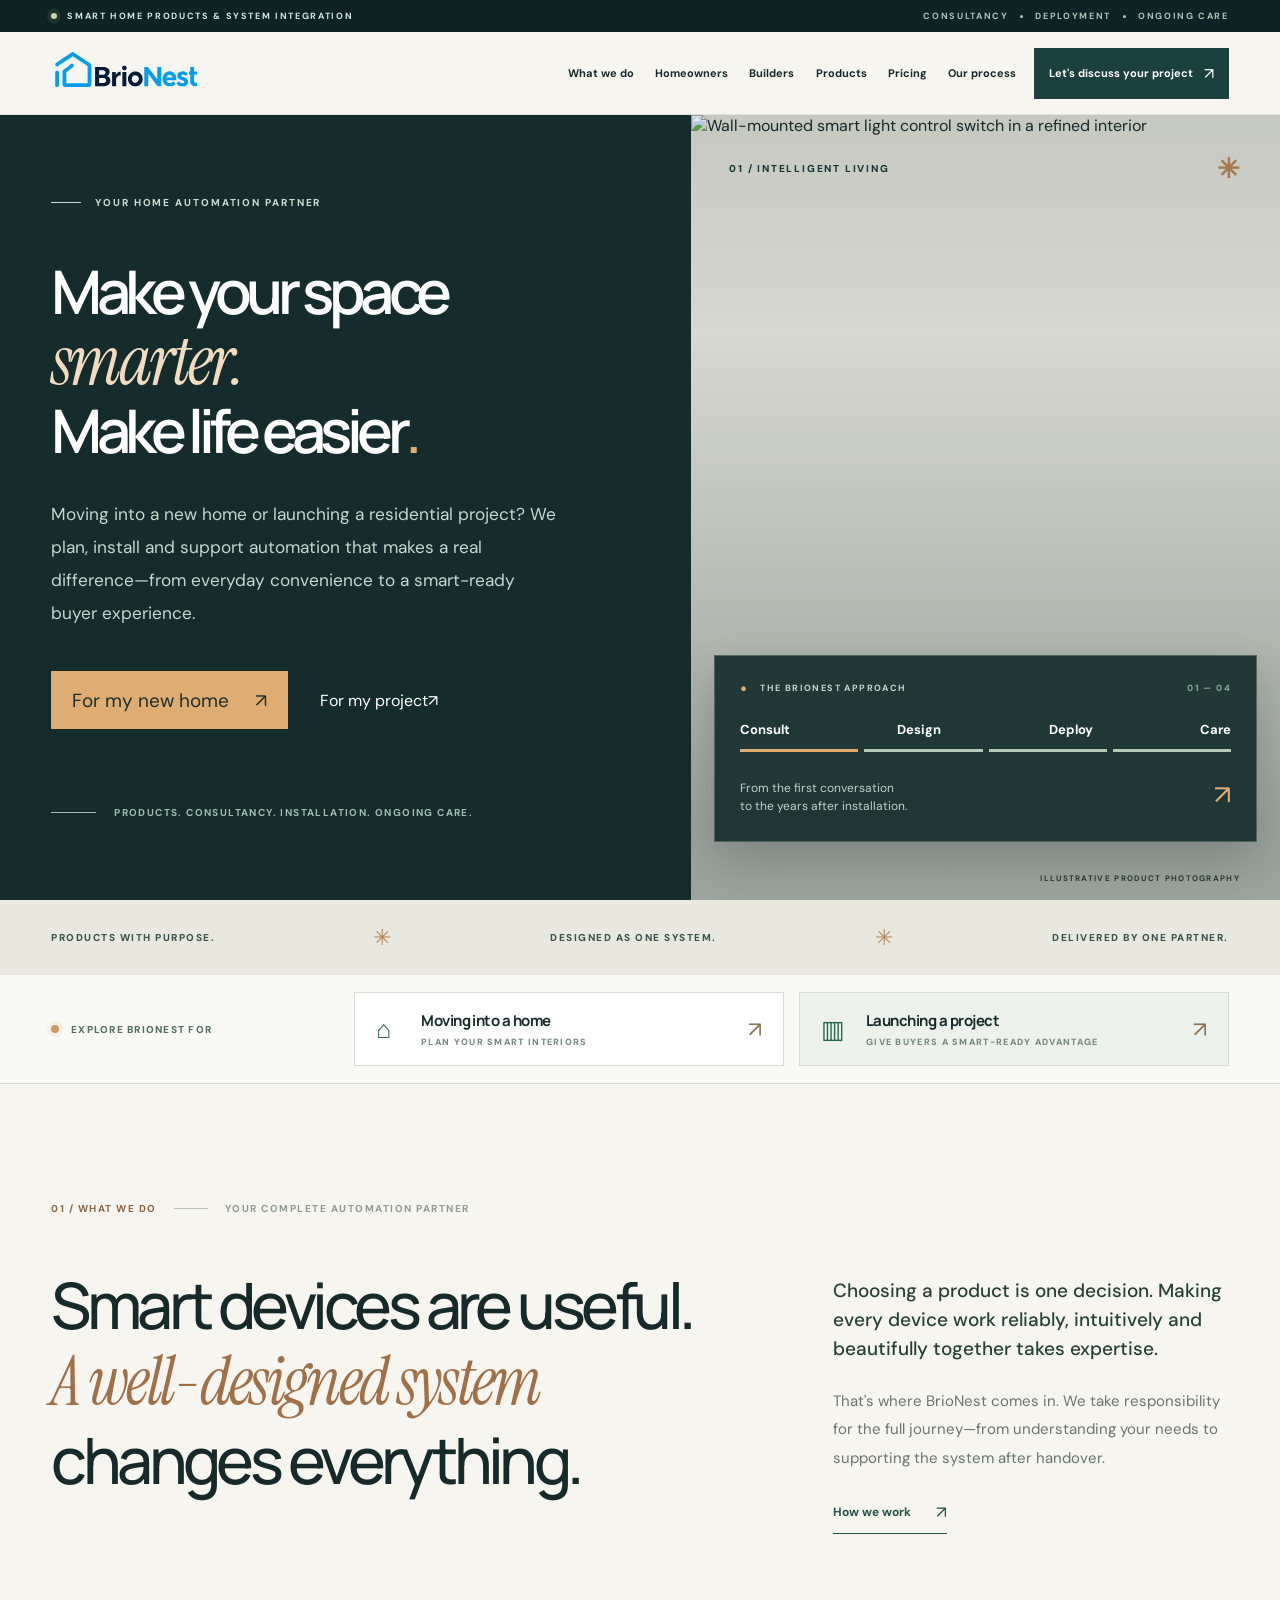
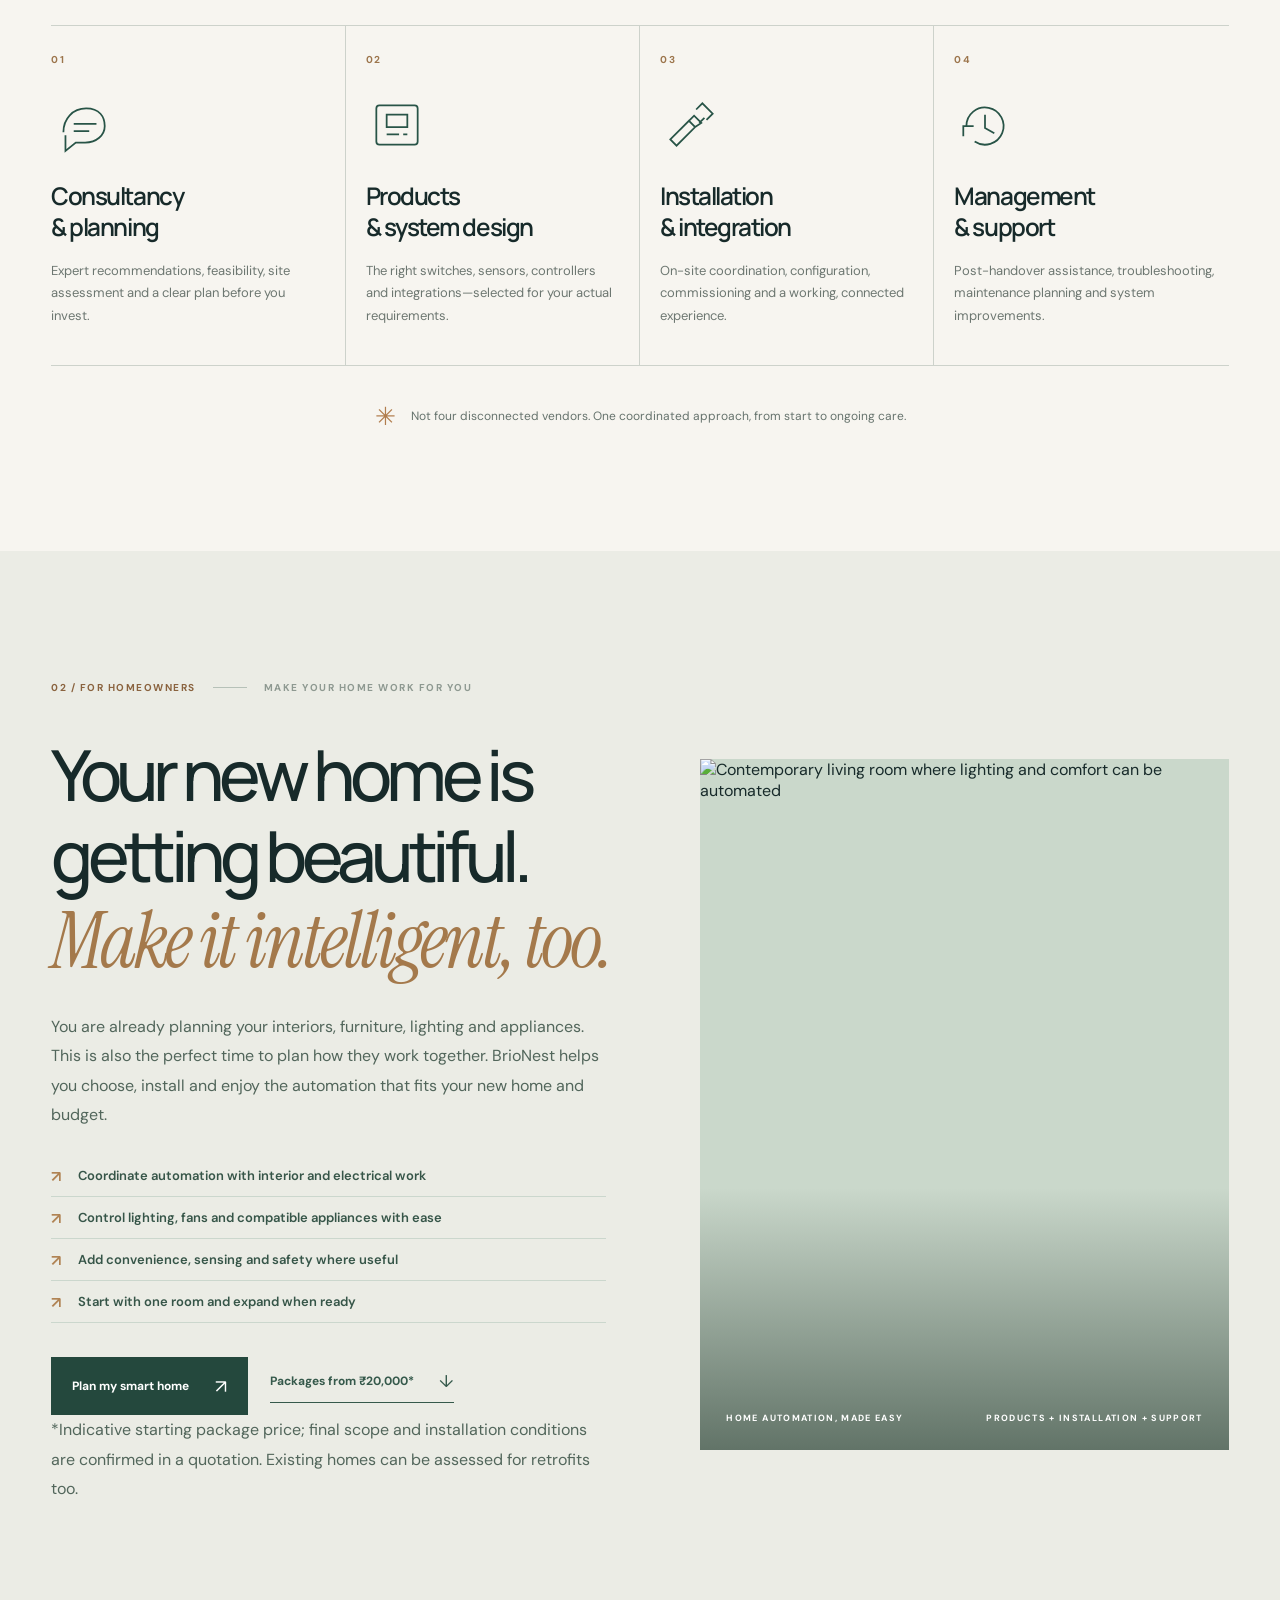
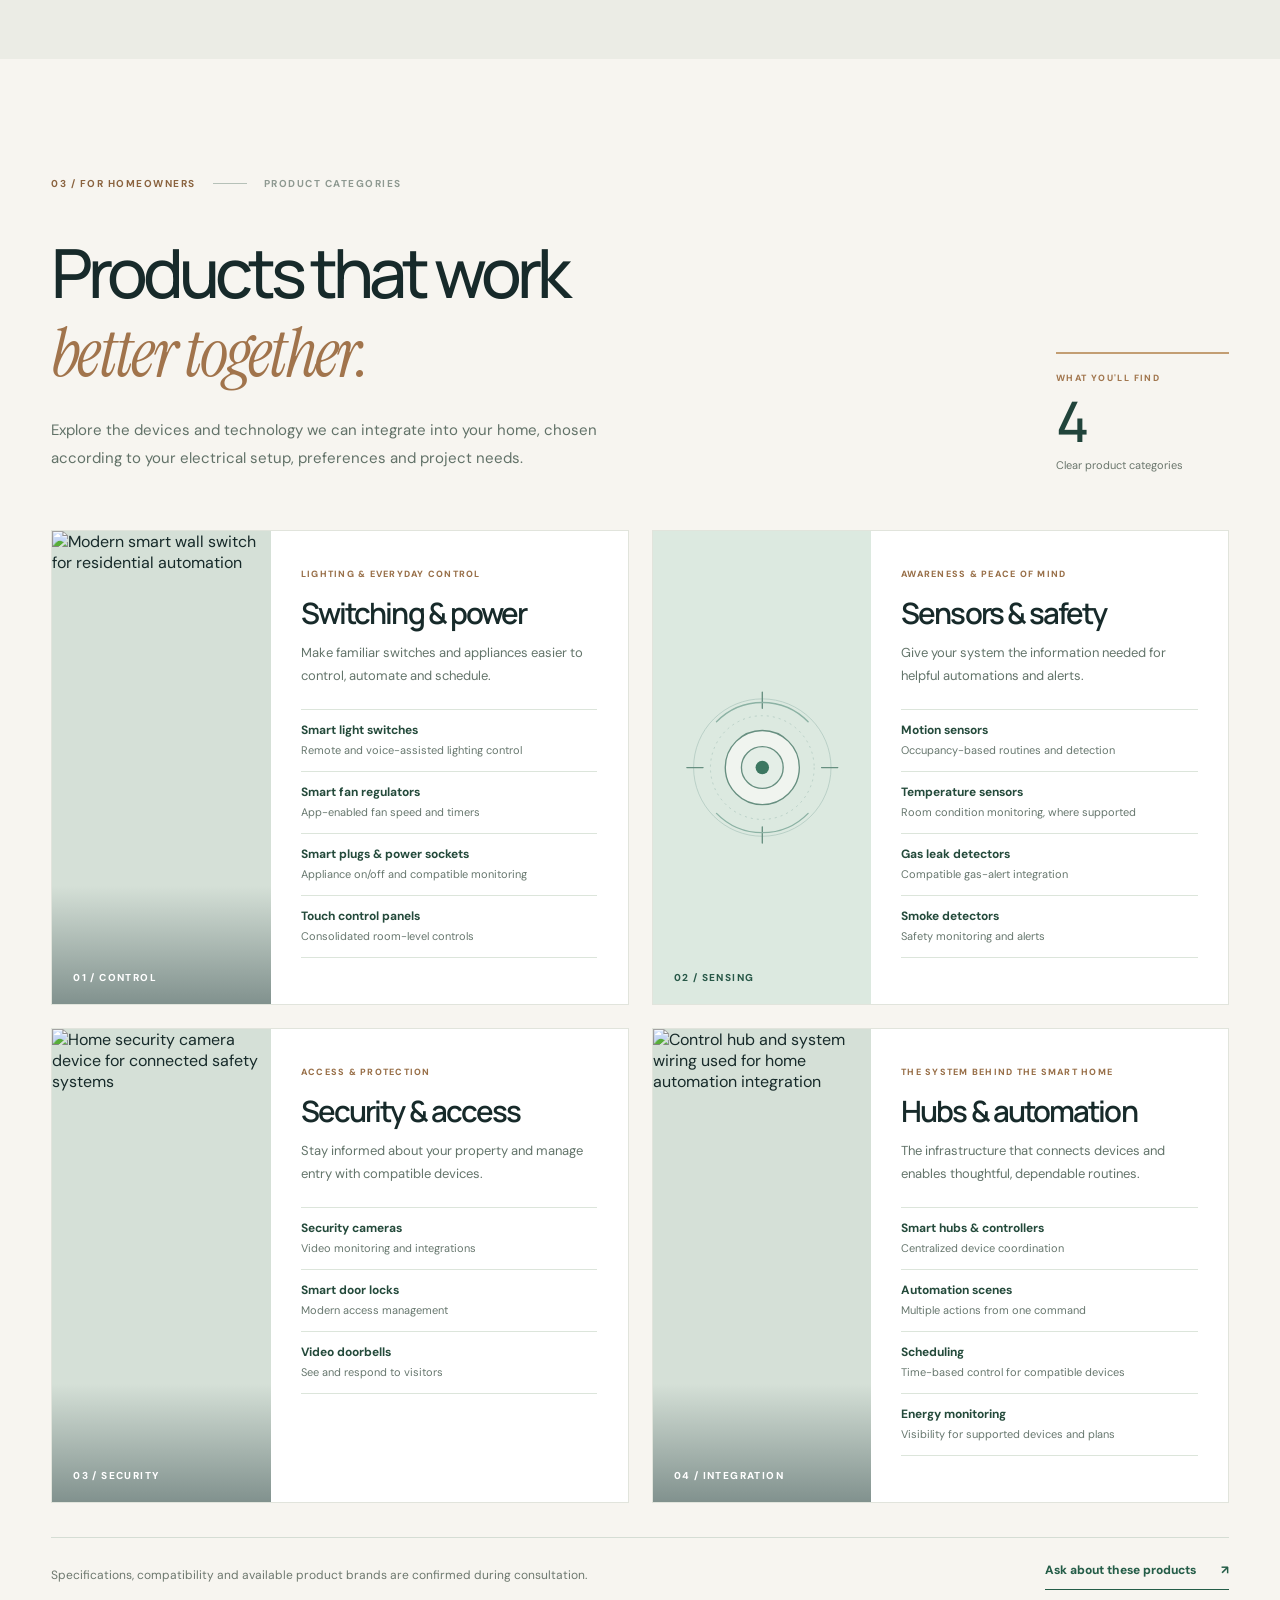
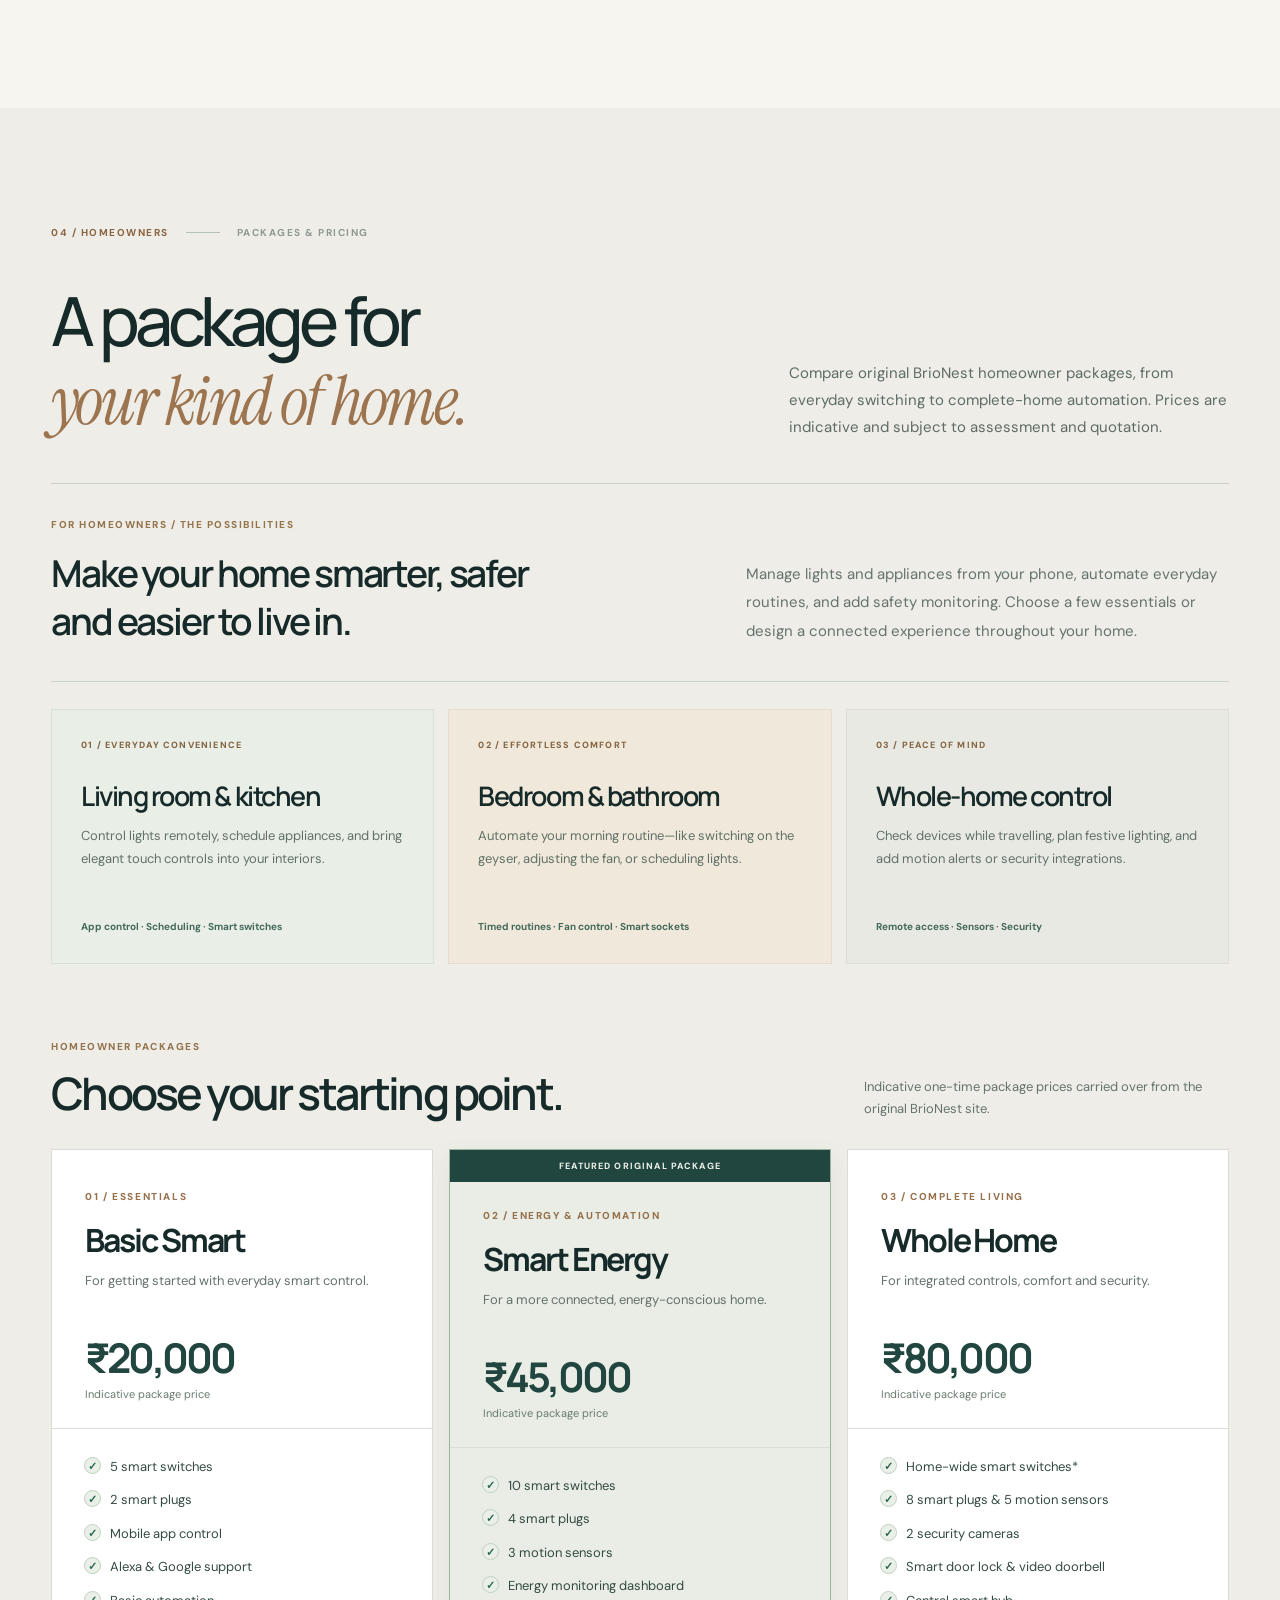
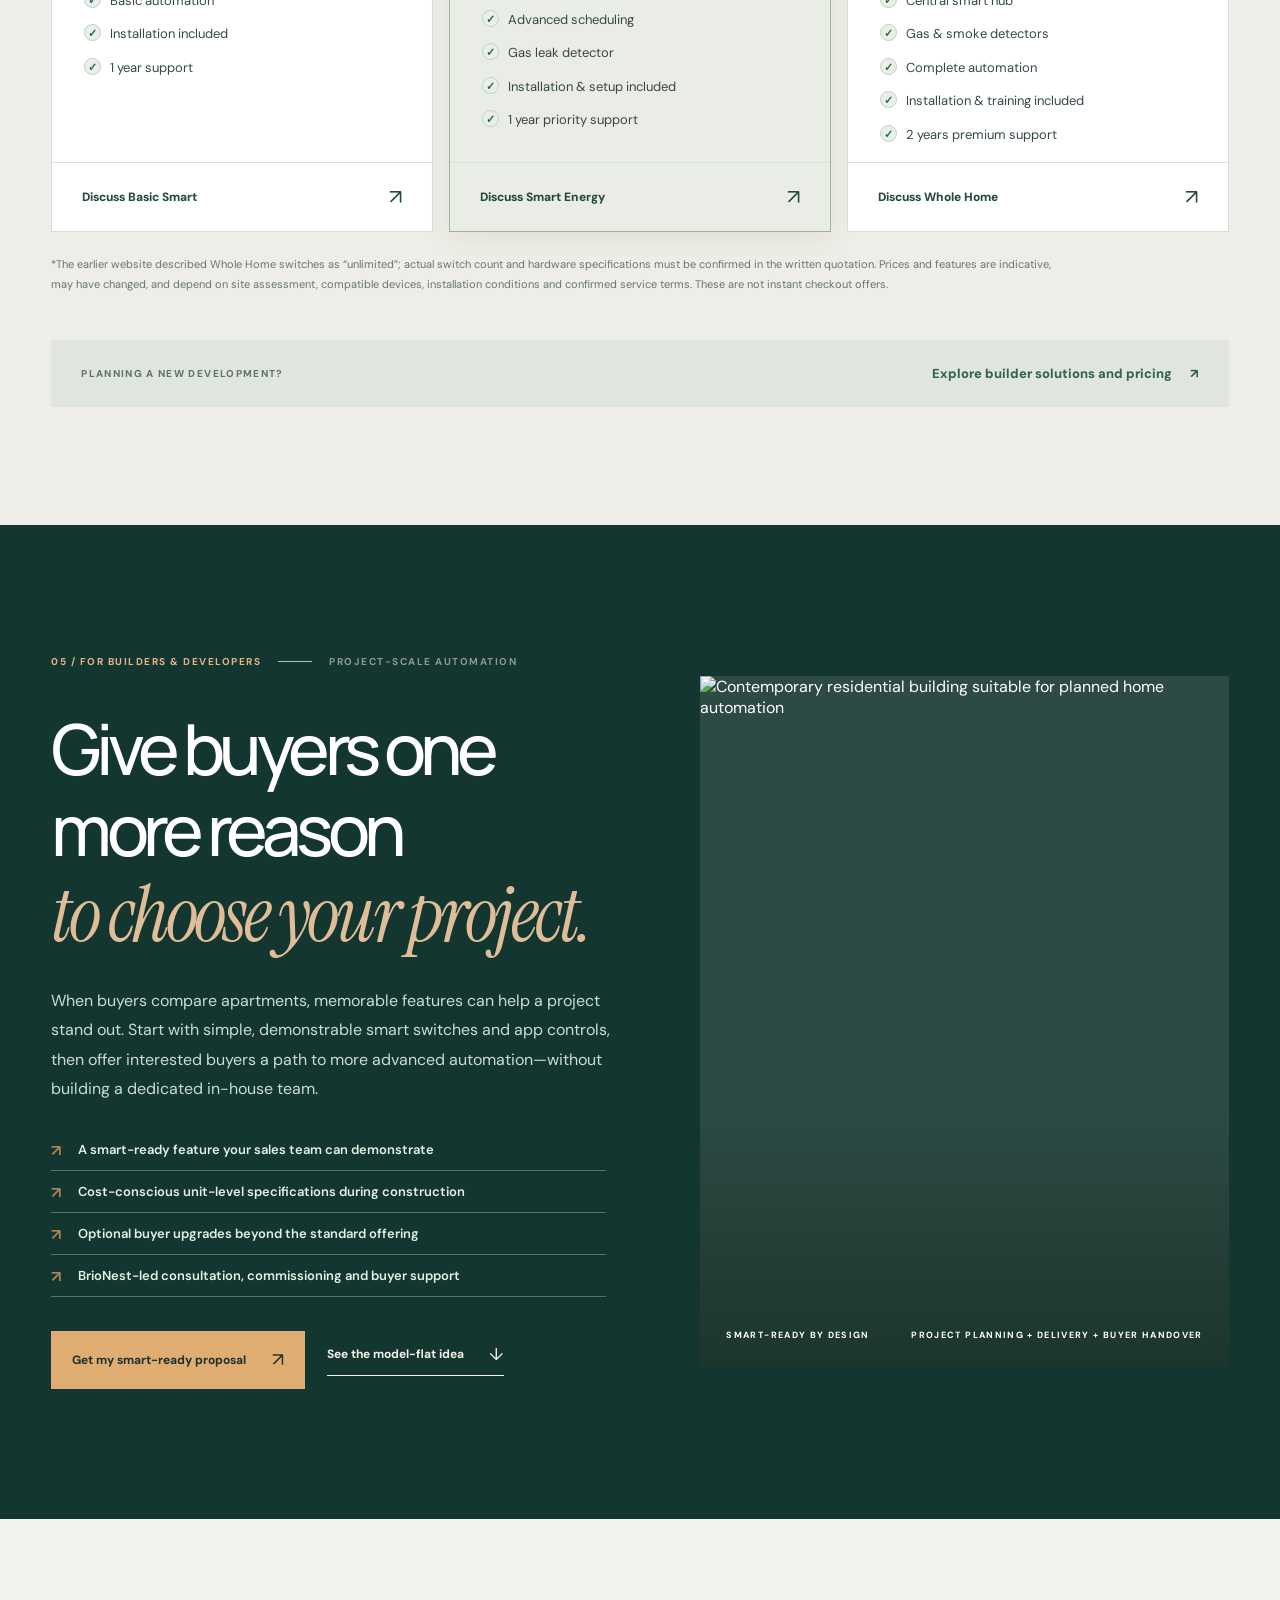
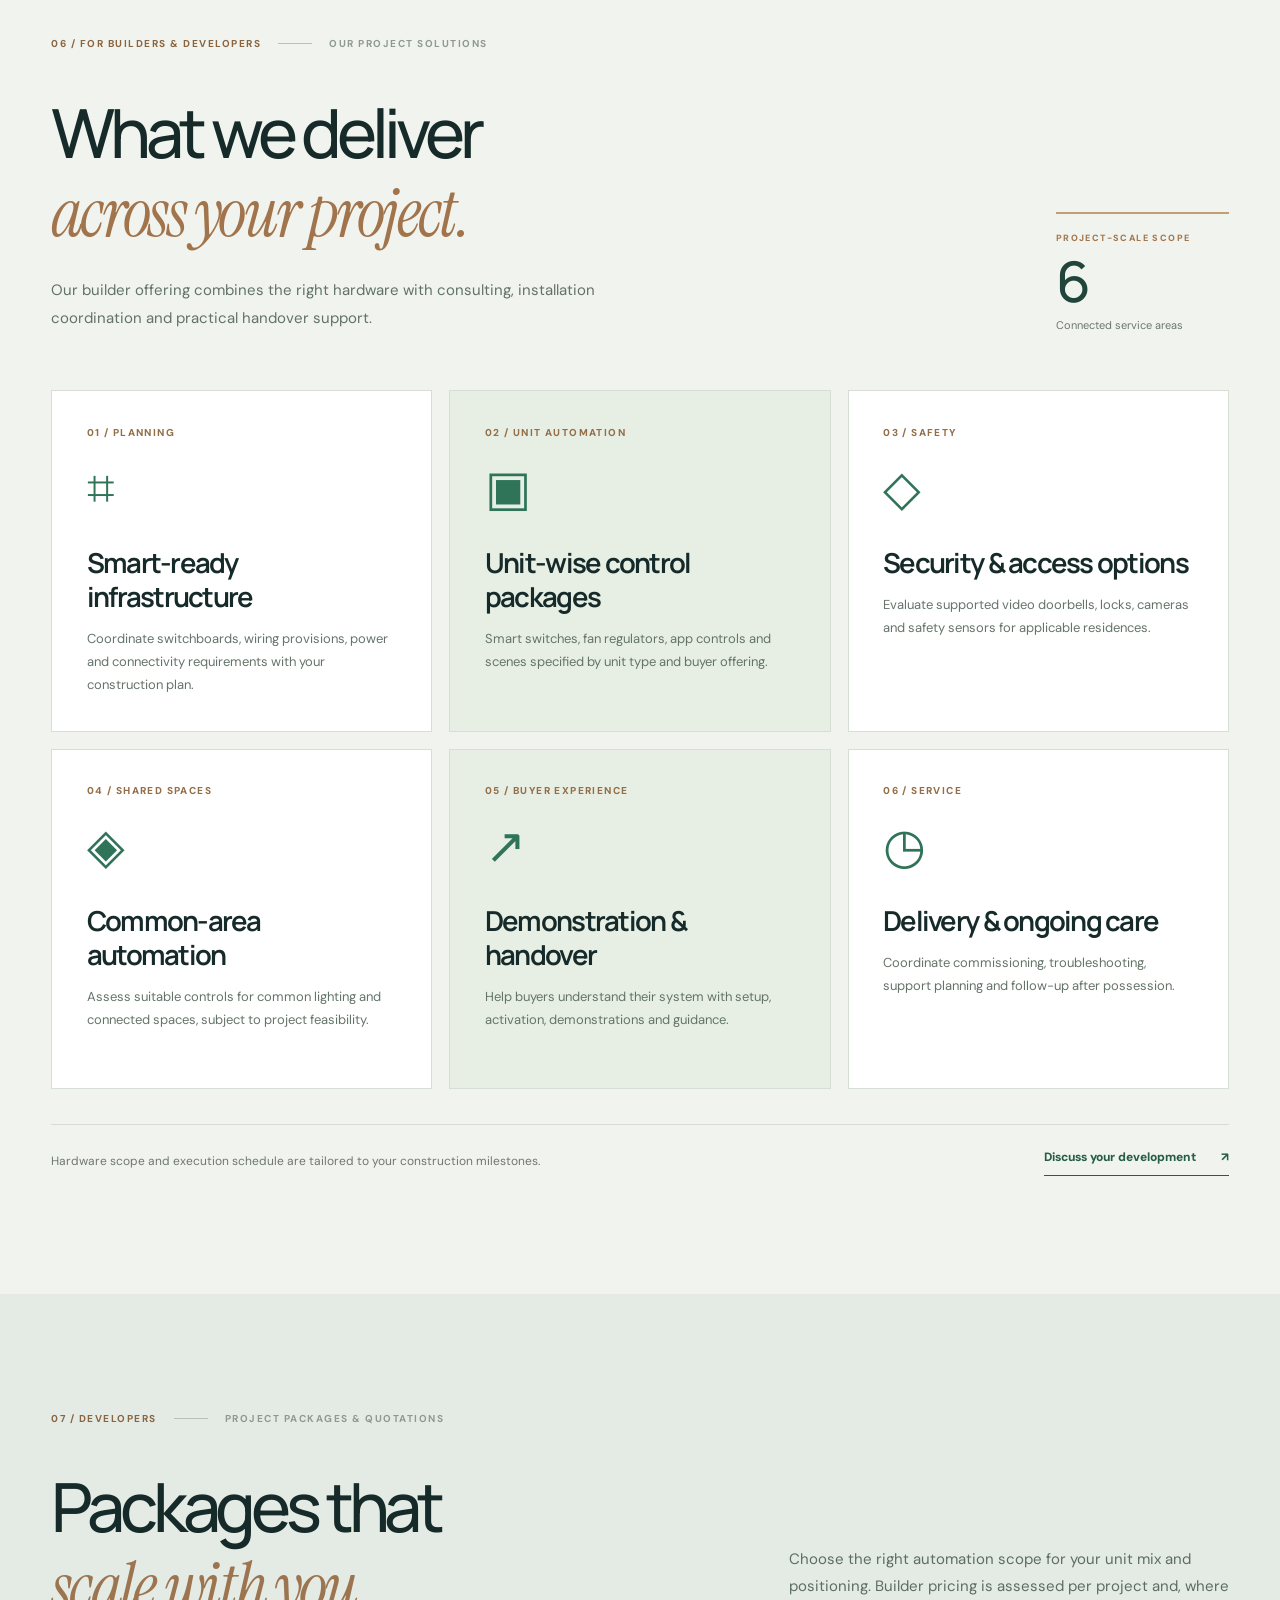
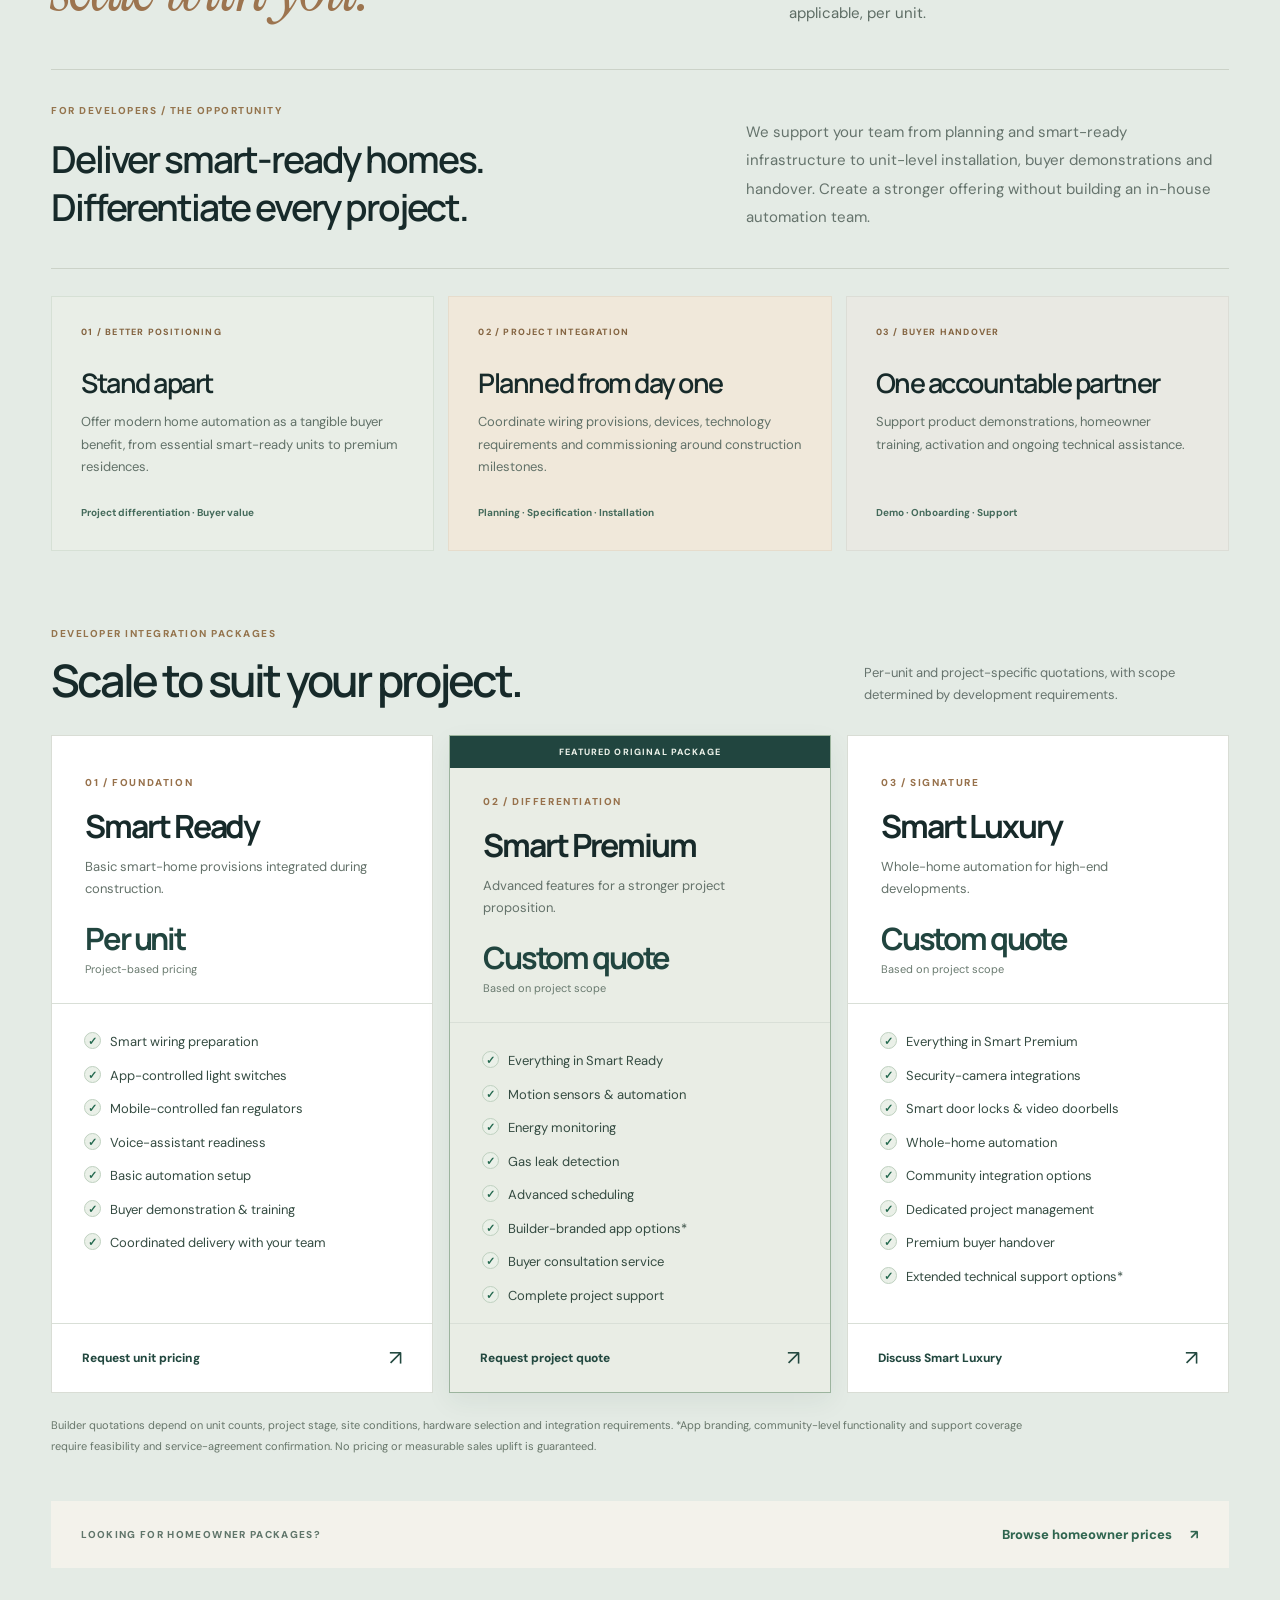
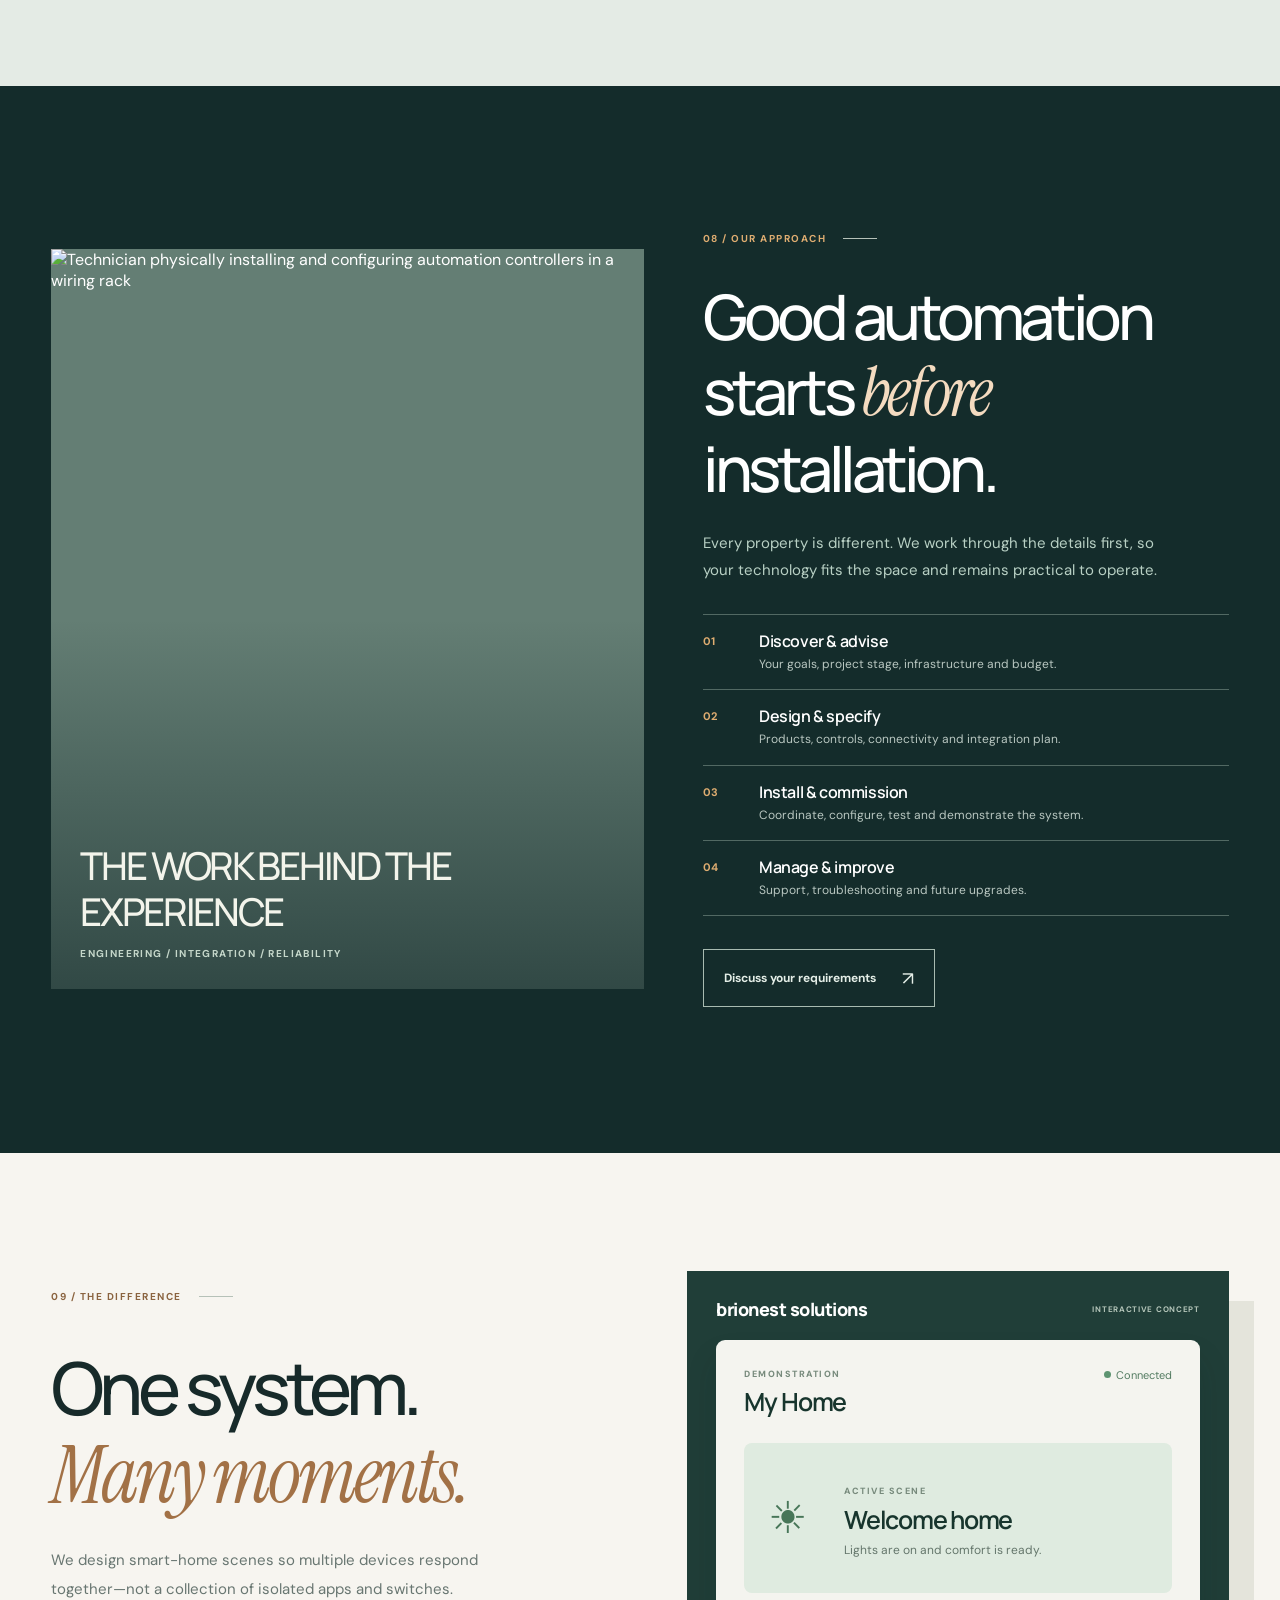
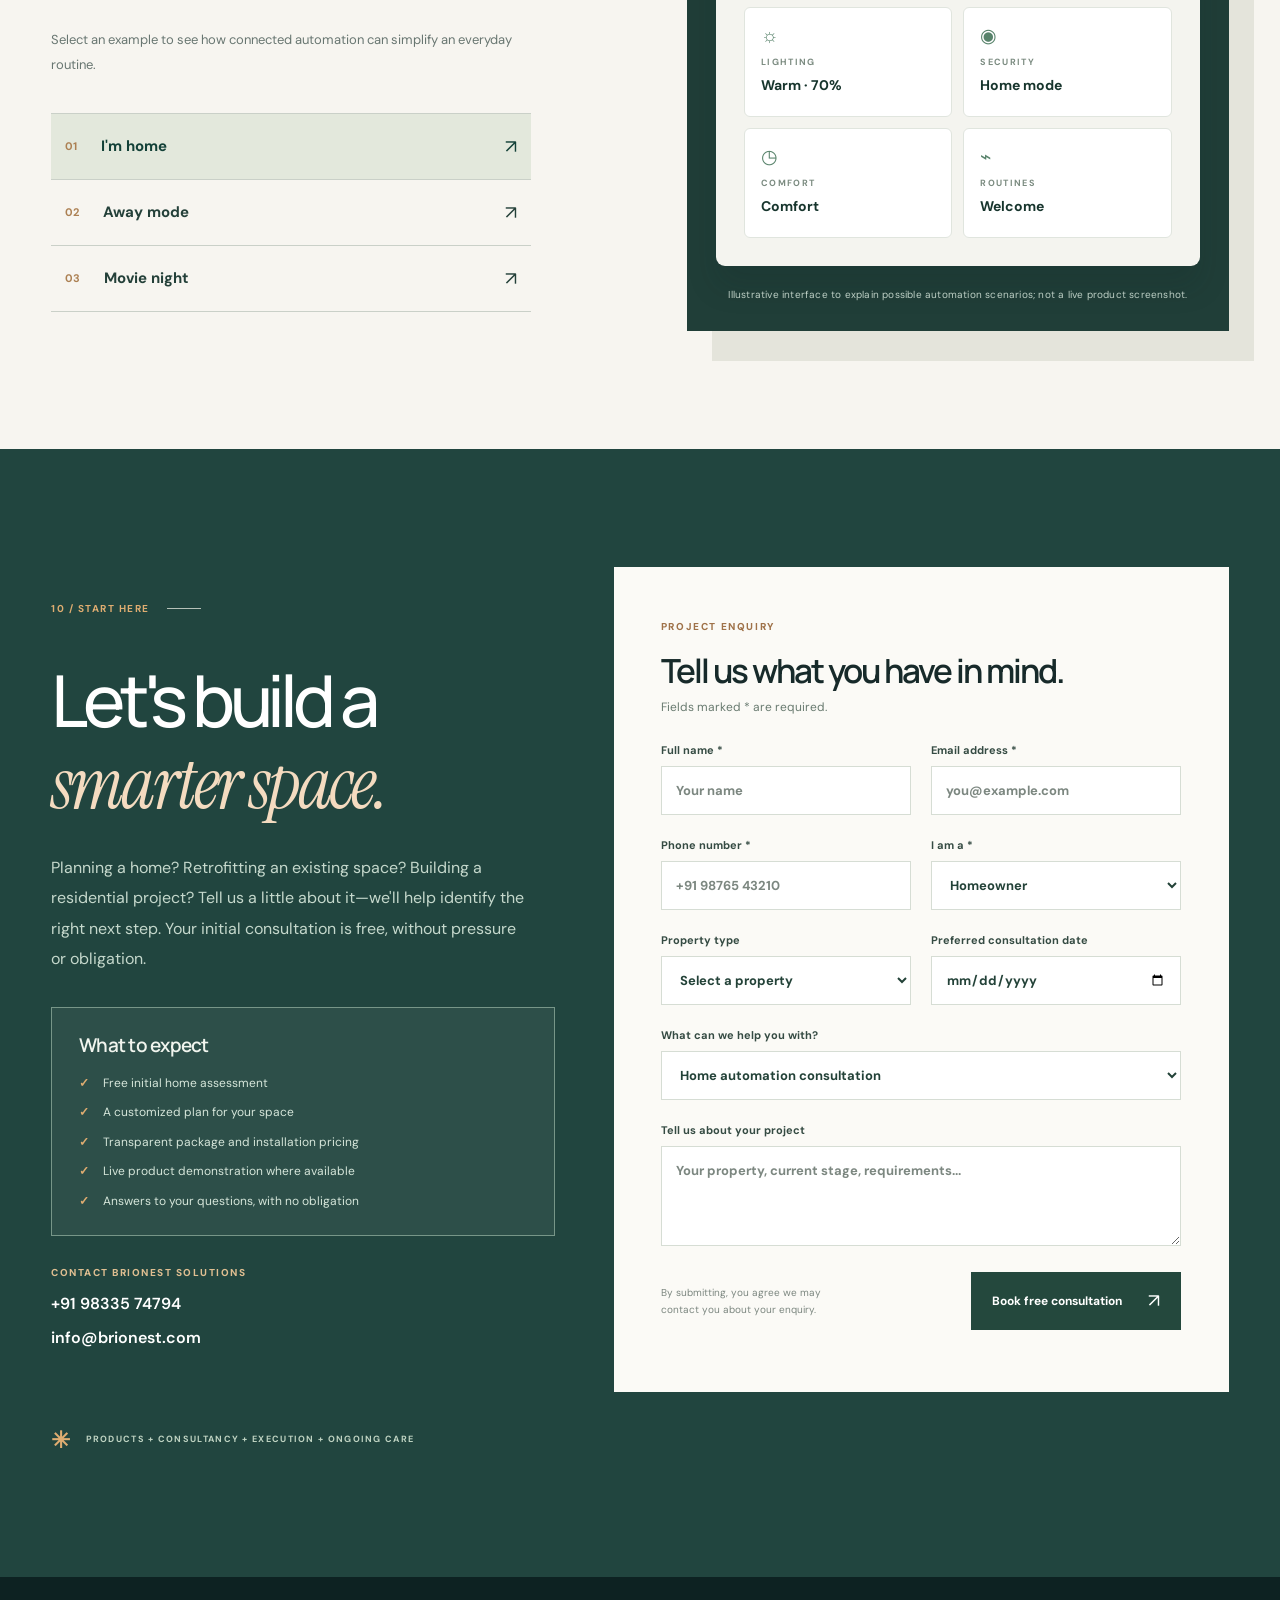
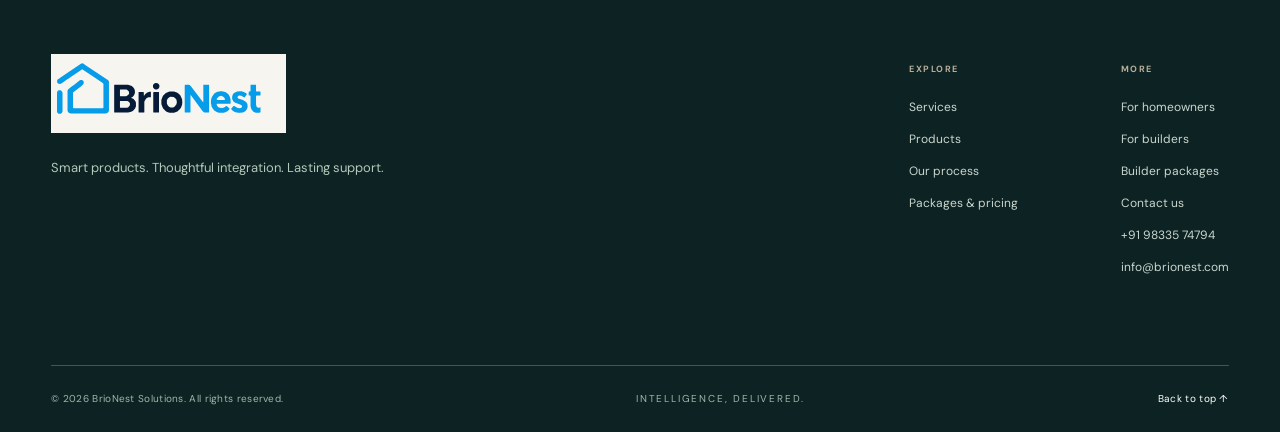
==== index.html @ 73478b1e "copy: reposition around new-home interior planning and builder inventory differentiation" ====
<!doctype html>
<html lang="en">
<head>
  <meta charset="utf-8">
  <meta name="viewport" content="width=device-width,initial-scale=1">
  <meta name="theme-color" content="#142c2b">
  <meta name="description" content="BrioNest provides home automation products, expert consultancy, system design, installation, integration and ongoing management for homeowners and real estate developers.">
  <meta property="og:type" content="website">
  <meta property="og:title" content="BrioNest | Home Automation. Expertly Delivered.">
  <meta property="og:description" content="Smart products are only the beginning. We consult, design, install, integrate and support complete home automation systems.">
  <meta property="og:image" content="https://images.unsplash.com/photo-1739083168122-f1f59db99e78?w=1200&q=80">
  <meta name="color-scheme" content="light">
  <link rel="icon" href="favicon.svg" type="image/svg+xml">
  <link rel="preconnect" href="https://fonts.googleapis.com">
  <link rel="preconnect" href="https://fonts.gstatic.com" crossorigin>
  <link rel="preconnect" href="https://images.unsplash.com">
  <link href="https://fonts.googleapis.com/css2?family=DM+Sans:wght@400;500;600;700&family=Manrope:wght@400;500;600;700;800&family=Instrument+Serif:ital@0;1&display=swap" rel="stylesheet">
  <link rel="stylesheet" href="styles.css">
  <link rel="stylesheet" href="audience.css">
  <link rel="stylesheet" href="segments.css">
  <script defer src="config.js"></script>
  <script defer src="site.js"></script>
  <script defer src="audience.js"></script>
  <title>BrioNest | Home Automation. Expertly Delivered.</title>
</head>
<body>
<a href="#main" class="skip-link">Skip to content</a>
<div class="top-note"><div class="shell"><span><span class="online-dot" aria-hidden="true"></span> SMART HOME PRODUCTS & SYSTEM INTEGRATION</span><span class="top-note-right">CONSULTANCY <i></i> DEPLOYMENT <i></i> ONGOING CARE</span></div></div>
<header class="site-header" id="top">
  <a class="brand official-brand" href="#top" aria-label="BrioNest home"><img src="brand-logo.svg" alt="BrioNest" width="235" height="82"></a>
  <nav class="desktop-nav" aria-label="Main navigation"><a href="#services">What we do</a><a href="#homeowners">Homeowners</a><a href="#builders">Builders</a><a href="#products">Products</a><a href="#pricing">Pricing</a><a href="#process">Our process</a></nav>
  <a class="nav-cta" href="#contact">Let's discuss your project <span aria-hidden="true">↗</span></a>
  <button class="menu-toggle" type="button" aria-label="Open menu" aria-expanded="false" aria-controls="mobile-nav"><span></span><span></span></button>
</header>
<nav class="mobile-nav" id="mobile-nav" aria-label="Mobile navigation" hidden><a href="#services">What we do</a><a href="#homeowners">For homeowners</a><a href="#builders">For builders</a><a href="#products">Products</a><a href="#pricing">Home pricing</a><a href="#builder-pricing">Builder pricing</a><a href="#process">Our approach</a><a href="#contact">Let's discuss your project ↗</a></nav>

<main id="main">
  <section class="hero" aria-labelledby="hero-title">
    <div class="hero-copy">
      <div class="hero-in">
        <div class="eyebrow light"><span class="eyebrow-rule"></span> YOUR HOME AUTOMATION PARTNER</div>
        <h1 id="hero-title">Make your space<br><em>smarter.</em><br>Make life easier<span class="period">.</span></h1>
        <p class="hero-description">Moving into a new home or launching a residential project? We plan, install and support automation that makes a real difference—from everyday convenience to a smart-ready buyer experience.</p>
        <div class="hero-cta-row hero-audience-actions"><a href="#homeowners" class="button button-warm"><span class="hero-action-main">For my new home</span><span aria-hidden="true">↗</span></a><a href="#builders" class="hero-second-cta"><span>For my project</span><span aria-hidden="true">↗</span></a></div>
        <div class="hero-footnote"><span class="foot-line"></span><span>PRODUCTS. CONSULTANCY. INSTALLATION. ONGOING CARE.</span></div>
      </div>
    </div>
    <div class="hero-media">
      <img class="hero-photo" src="https://images.unsplash.com/photo-1739083168122-f1f59db99e78?w=1350&q=85" alt="Wall-mounted smart light control switch in a refined interior" fetchpriority="high">
      <div class="hero-photo-shade"></div>
      <div class="hero-media-top"><span>01 / INTELLIGENT LIVING</span><span class="media-symbol">✳</span></div>
      <div class="hero-overlay">
        <div class="hero-overlay-header"><span class="mini-signal">●</span><span>THE BRIONEST APPROACH</span><span class="overlay-side">01 — 04</span></div>
        <div class="step-rail"><span>Consult</span><span>Design</span><span>Deploy</span><span>Care</span></div>
        <div class="step-progress" aria-hidden="true"><i></i><i></i><i></i><i></i></div>
        <div class="hero-overlay-bottom"><span>From the first conversation<br>to the years after installation.</span><span aria-hidden="true">↗</span></div>
      </div>
      <span class="hero-photo-credit">ILLUSTRATIVE PRODUCT PHOTOGRAPHY</span>
    </div>
  </section>

  <div class="trust-band" aria-label="BrioNest philosophy"><div class="shell trust-band-inner"><span class="trust-item">PRODUCTS WITH PURPOSE.</span><span class="trust-star" aria-hidden="true">✳</span><span class="trust-item">DESIGNED AS ONE SYSTEM.</span><span class="trust-star" aria-hidden="true">✳</span><span class="trust-item">DELIVERED BY ONE PARTNER.</span></div></div>
  <div class="audience-choice" aria-label="Choose your BrioNest experience">
    <div class="shell audience-choice-inner">
      <div class="audience-choice-prompt"><span class="choice-dot" aria-hidden="true"></span> EXPLORE BRIONEST FOR</div>
      <a href="#homeowners" class="audience-choice-card"><span class="choice-icon" aria-hidden="true">⌂</span><span><strong>Moving into a home</strong><small>PLAN YOUR SMART INTERIORS</small></span><span class="choice-arrow" aria-hidden="true">↗</span></a>
      <a href="#builders" class="audience-choice-card"><span class="choice-icon" aria-hidden="true">▥</span><span><strong>Launching a project</strong><small>GIVE BUYERS A SMART-READY ADVANTAGE</small></span><span class="choice-arrow" aria-hidden="true">↗</span></a>
    </div>
  </div>


  <section class="intro section-space" id="services">
    <div class="shell">
      <div class="section-kicker" data-reveal><span>01 / WHAT WE DO</span><span class="kicker-line"></span><span>YOUR COMPLETE AUTOMATION PARTNER</span></div>
      <div class="intro-heading">
        <h2 data-reveal>Smart devices are useful.<br><em>A well-designed system</em><br>changes everything.</h2>
        <div class="intro-right" data-reveal><p>Choosing a product is one decision. Making every device work reliably, intuitively and beautifully together takes expertise.</p><p>That's where BrioNest comes in. We take responsibility for the full journey—from understanding your needs to supporting the system after handover.</p><a class="text-link" href="#process">How we work <span aria-hidden="true">↗</span></a></div>
      </div>
      <div class="service-grid">
        <article class="service-item" data-reveal><span class="service-n">01</span><div class="service-icon" aria-hidden="true"><svg viewBox="0 0 60 60" fill="none"><path d="M12 37c0-13 9-23 22-23s18 8 18 17-8 16-19 16h-9l-10 8v-15" stroke="currentColor" stroke-width="1.7"/><path d="M22 29h22M22 36h15" stroke="currentColor" stroke-width="1.7"/></svg></div><h3>Consultancy<br>& planning</h3><p>Expert recommendations, feasibility, site assessment and a clear plan before you invest.</p></article>
        <article class="service-item" data-reveal><span class="service-n">02</span><div class="service-icon" aria-hidden="true"><svg viewBox="0 0 60 60" fill="none"><rect x="10" y="11" width="40" height="38" rx="3" stroke="currentColor" stroke-width="1.7"/><path d="M20 20h20v12H20zM20 39h12M36 39h4" stroke="currentColor" stroke-width="1.7"/></svg></div><h3>Products<br>& system design</h3><p>The right switches, sensors, controllers and integrations—selected for your actual requirements.</p></article>
        <article class="service-item" data-reveal><span class="service-n">03</span><div class="service-icon" aria-hidden="true"><svg viewBox="0 0 60 60" fill="none"><path d="m10 44 18-18 6 6-18 18-6-6Zm18-18 5-5 7 7-6 4M35 15l6-6 10 10-6 6M38 28l5-5" stroke="currentColor" stroke-width="1.7"/></svg></div><h3>Installation<br>& integration</h3><p>On-site coordination, configuration, commissioning and a working, connected experience.</p></article>
        <article class="service-item" data-reveal><span class="service-n">04</span><div class="service-icon" aria-hidden="true"><svg viewBox="0 0 60 60" fill="none"><path d="M12 31a18 18 0 1 1 8 15" stroke="currentColor" stroke-width="1.7"/><path d="M9 41v-10h10M30 20v13l9 5" stroke="currentColor" stroke-width="1.7"/></svg></div><h3>Management<br>& support</h3><p>Post-handover assistance, troubleshooting, maintenance planning and system improvements.</p></article>
      </div>
      <div class="service-endnote" data-reveal><span class="small-asterisk">✳</span><span>Not four disconnected vendors. One coordinated approach, from start to ongoing care.</span></div>
    </div>
  </section>



  <section class="audience-chapter homeowner-chapter" id="homeowners" aria-labelledby="homeowner-title">
    <div class="shell chapter-layout">
      <div class="chapter-copy" data-reveal>
        <div class="section-kicker"><span>02 / FOR HOMEOWNERS</span><span class="kicker-line"></span><span>MAKE YOUR HOME WORK FOR YOU</span></div>
        <h2 id="homeowner-title">Your new home is getting beautiful.<br><em>Make it intelligent, too.</em></h2>
        <p>You are already planning your interiors, furniture, lighting and appliances. This is also the perfect time to plan how they work together. BrioNest helps you choose, install and enjoy the automation that fits your new home and budget.</p>
        <ul class="chapter-benefits"><li>Coordinate automation with interior and electrical work</li><li>Control lighting, fans and compatible appliances with ease</li><li>Add convenience, sensing and safety where useful</li><li>Start with one room and expand when ready</li></ul>
        <div class="chapter-links"><a href="#contact" data-audience="homeowner" data-interest="Home automation consultation" class="button button-primary">Plan my smart home <span aria-hidden="true">↗</span></a><a href="#pricing" class="text-link">Packages from ₹20,000* <span aria-hidden="true">↓</span></a></div><p class="chapter-disclaimer">*Indicative starting package price; final scope and installation conditions are confirmed in a quotation. Existing homes can be assessed for retrofits too.</p>
      </div>
      <div class="chapter-media" data-reveal><img src="https://images.unsplash.com/photo-1600210492486-724fe5c67fb0?w=1300&q=85" loading="lazy" alt="Contemporary living room where lighting and comfort can be automated"><div class="chapter-media-label"><span>HOME AUTOMATION, MADE EASY</span><span>PRODUCTS + INSTALLATION + SUPPORT</span></div></div>
    </div>
  </section>

  <section class="products-segmented section-space" id="products" aria-labelledby="products-title">
    <div class="shell">
      <div class="section-kicker" data-reveal><span>03 / FOR HOMEOWNERS</span><span class="kicker-line"></span><span>PRODUCT CATEGORIES</span></div>
      <div class="collection-intro" data-reveal><div><h2 id="products-title">Products that work<br><em>better together.</em></h2><p>Explore the devices and technology we can integrate into your home, chosen according to your electrical setup, preferences and project needs.</p></div><div class="collection-note"><span>WHAT YOU'LL FIND</span><b>4</b><small>Clear product categories</small></div></div>
      <div class="product-segments">
        <article class="product-segment" data-reveal>
          <div class="segment-visual"><img loading="lazy" src="https://images.unsplash.com/photo-1739083168122-f1f59db99e78?w=950&q=83" alt="Modern smart wall switch for residential automation"><span class="segment-visual-tag">01 / CONTROL</span></div>
          <div class="segment-content"><span class="segment-kicker">LIGHTING & EVERYDAY CONTROL</span><h3>Switching & power</h3><p>Make familiar switches and appliances easier to control, automate and schedule.</p>
            <ul class="hardware-list"><li><strong>Smart light switches</strong><span>Remote and voice-assisted lighting control</span></li><li><strong>Smart fan regulators</strong><span>App-enabled fan speed and timers</span></li><li><strong>Smart plugs & power sockets</strong><span>Appliance on/off and compatible monitoring</span></li><li><strong>Touch control panels</strong><span>Consolidated room-level controls</span></li></ul>
          </div>
        </article>
        <article class="product-segment" data-reveal>
          <div class="segment-visual segment-illustration"><svg viewBox="0 0 280 260" fill="none" role="img" aria-label="Illustration of a wall-mounted motion and environmental sensor"><circle cx="140" cy="130" r="102" stroke="#a9c4bb" stroke-width="1"/><circle cx="140" cy="130" r="77" stroke="#a9c4bb" stroke-width="1" stroke-dasharray="3 6"/><circle cx="140" cy="130" r="55" fill="#f0f4ef" stroke="#678f80" stroke-width="2"/><circle cx="140" cy="130" r="31" fill="#e4eee7" stroke="#678f80" stroke-width="2"/><circle cx="140" cy="130" r="10" fill="#3c7761"/><path d="M140 18v24M140 218v24M28 130h24M228 130h24" stroke="#678f80" stroke-width="2" stroke-linecap="round"/><path d="M72 62a95 95 0 01136 0M72 198a95 95 0 00136 0" stroke="#8cb2a4" stroke-width="2" stroke-linecap="round"/></svg><span class="segment-visual-tag">02 / SENSING</span></div>
          <div class="segment-content"><span class="segment-kicker">AWARENESS & PEACE OF MIND</span><h3>Sensors & safety</h3><p>Give your system the information needed for helpful automations and alerts.</p>
            <ul class="hardware-list"><li><strong>Motion sensors</strong><span>Occupancy-based routines and detection</span></li><li><strong>Temperature sensors</strong><span>Room condition monitoring, where supported</span></li><li><strong>Gas leak detectors</strong><span>Compatible gas-alert integration</span></li><li><strong>Smoke detectors</strong><span>Safety monitoring and alerts</span></li></ul>
          </div>
        </article>
        <article class="product-segment" data-reveal>
          <div class="segment-visual"><img loading="lazy" src="https://images.unsplash.com/photo-1723187024776-e3d4f6627e22?w=950&q=82" alt="Home security camera device for connected safety systems"><span class="segment-visual-tag">03 / SECURITY</span></div>
          <div class="segment-content"><span class="segment-kicker">ACCESS & PROTECTION</span><h3>Security & access</h3><p>Stay informed about your property and manage entry with compatible devices.</p>
            <ul class="hardware-list"><li><strong>Security cameras</strong><span>Video monitoring and integrations</span></li><li><strong>Smart door locks</strong><span>Modern access management</span></li><li><strong>Video doorbells</strong><span>See and respond to visitors</span></li></ul>
          </div>
        </article>
        <article class="product-segment" data-reveal>
          <div class="segment-visual"><img loading="lazy" src="https://images.unsplash.com/photo-1753272691001-4d68806ac590?w=950&q=82" alt="Control hub and system wiring used for home automation integration"><span class="segment-visual-tag">04 / INTEGRATION</span></div>
          <div class="segment-content"><span class="segment-kicker">THE SYSTEM BEHIND THE SMART HOME</span><h3>Hubs & automation</h3><p>The infrastructure that connects devices and enables thoughtful, dependable routines.</p>
            <ul class="hardware-list"><li><strong>Smart hubs & controllers</strong><span>Centralized device coordination</span></li><li><strong>Automation scenes</strong><span>Multiple actions from one command</span></li><li><strong>Scheduling</strong><span>Time-based control for compatible devices</span></li><li><strong>Energy monitoring</strong><span>Visibility for supported devices and plans</span></li></ul>
          </div>
        </article>
      </div>
      <div class="segment-bottom" data-reveal><span>Specifications, compatibility and available product brands are confirmed during consultation.</span><a href="#contact" data-audience="homeowner">Ask about these products <span aria-hidden="true">↗</span></a></div>
    </div>
  </section>

  <section class="packages-section home-pricing-section" id="pricing" aria-labelledby="home-pricing-title">
    <div class="shell">
      <div class="section-kicker" data-reveal><span>04 / HOMEOWNERS</span><span class="kicker-line"></span><span>PACKAGES & PRICING</span></div>
      <div class="chapter-pricing-header" data-reveal><h2 id="home-pricing-title">A package for<br><em>your kind of home.</em></h2><p>Compare original BrioNest homeowner packages, from everyday switching to complete-home automation. Prices are indicative and subject to assessment and quotation.</p></div>
      
        <div class="audience-insight">
          <div><span class="insight-label">FOR HOMEOWNERS / THE POSSIBILITIES</span><h3>Make your home smarter, safer<br>and easier to live in.</h3></div>
          <p>Manage lights and appliances from your phone, automate everyday routines, and add safety monitoring. Choose a few essentials or design a connected experience throughout your home.</p>
        </div>
        <div class="usecase-grid">
          <article class="usecase-card"><span class="usecase-no">01 / EVERYDAY CONVENIENCE</span><h4>Living room & kitchen</h4><p>Control lights remotely, schedule appliances, and bring elegant touch controls into your interiors.</p><span class="usecase-meta">App control · Scheduling · Smart switches</span></article>
          <article class="usecase-card"><span class="usecase-no">02 / EFFORTLESS COMFORT</span><h4>Bedroom & bathroom</h4><p>Automate your morning routine—like switching on the geyser, adjusting the fan, or scheduling lights.</p><span class="usecase-meta">Timed routines · Fan control · Smart sockets</span></article>
          <article class="usecase-card"><span class="usecase-no">03 / PEACE OF MIND</span><h4>Whole-home control</h4><p>Check devices while travelling, plan festive lighting, and add motion alerts or security integrations.</p><span class="usecase-meta">Remote access · Sensors · Security</span></article>
        </div>
        
      <div class="pricing-audience" id="home-packages-content">
<div class="package-list-head"><div><span class="insight-label">HOMEOWNER PACKAGES</span><h3>Choose your starting point.</h3></div><p>Indicative one-time package prices carried over from the original BrioNest site.</p></div>
        <div class="pricing-cards">
          <article class="price-card">
            <div class="price-card-head"><span class="package-index">01 / ESSENTIALS</span><h4>Basic Smart</h4><p>For getting started with everyday smart control.</p><div class="package-cost"><strong>₹20,000</strong><span>Indicative package price</span></div></div>
            <ul class="price-features"><li>5 smart switches</li><li>2 smart plugs</li><li>Mobile app control</li><li>Alexa & Google support</li><li>Basic automation</li><li>Installation included</li><li>1 year support</li></ul>
            <a class="package-cta" href="#contact" data-plan-cta data-plan-name="Basic Smart" data-plan-audience="homeowner">Discuss Basic Smart <span aria-hidden="true">↗</span></a>
          </article>
          <article class="price-card highlighted">
            <div class="price-card-head"><div class="popular-flag">FEATURED ORIGINAL PACKAGE</div><span class="package-index">02 / ENERGY & AUTOMATION</span><h4>Smart Energy</h4><p>For a more connected, energy-conscious home.</p><div class="package-cost"><strong>₹45,000</strong><span>Indicative package price</span></div></div>
            <ul class="price-features"><li>10 smart switches</li><li>4 smart plugs</li><li>3 motion sensors</li><li>Energy monitoring dashboard</li><li>Advanced scheduling</li><li>Gas leak detector</li><li>Installation & setup included</li><li>1 year priority support</li></ul>
            <a class="package-cta" href="#contact" data-plan-cta data-plan-name="Smart Energy" data-plan-audience="homeowner">Discuss Smart Energy <span aria-hidden="true">↗</span></a>
          </article>
          <article class="price-card">
            <div class="price-card-head"><span class="package-index">03 / COMPLETE LIVING</span><h4>Whole Home</h4><p>For integrated controls, comfort and security.</p><div class="package-cost"><strong>₹80,000</strong><span>Indicative package price</span></div></div>
            <ul class="price-features"><li>Home-wide smart switches*</li><li>8 smart plugs & 5 motion sensors</li><li>2 security cameras</li><li>Smart door lock & video doorbell</li><li>Central smart hub</li><li>Gas & smoke detectors</li><li>Complete automation</li><li>Installation & training included</li><li>2 years premium support</li></ul>
            <a class="package-cta" href="#contact" data-plan-cta data-plan-name="Whole Home" data-plan-audience="homeowner">Discuss Whole Home <span aria-hidden="true">↗</span></a>
          </article>
        </div>
        <p class="pricing-fineprint">*The earlier website described Whole Home switches as “unlimited”; actual switch count and hardware specifications must be confirmed in the written quotation. Prices and features are indicative, may have changed, and depend on site assessment, compatible devices, installation conditions and confirmed service terms. These are not instant checkout offers.</p>
      
</div>
      <div class="pricing-bridge"><span>PLANNING A NEW DEVELOPMENT?</span><a href="#builders">Explore builder solutions and pricing <span aria-hidden="true">↗</span></a></div>
    </div>
  </section>

  <section class="audience-chapter builder-chapter" id="builders" aria-labelledby="builder-title">
    <div class="shell chapter-layout">
      <div class="chapter-copy" data-reveal>
        <div class="section-kicker"><span>05 / FOR BUILDERS & DEVELOPERS</span><span class="kicker-line"></span><span>PROJECT-SCALE AUTOMATION</span></div>
        <h2 id="builder-title">Give buyers one more reason<br><em>to choose your project.</em></h2>
        <p>When buyers compare apartments, memorable features can help a project stand out. Start with simple, demonstrable smart switches and app controls, then offer interested buyers a path to more advanced automation—without building a dedicated in-house team.</p>
        <ul class="chapter-benefits"><li>A smart-ready feature your sales team can demonstrate</li><li>Cost-conscious unit-level specifications during construction</li><li>Optional buyer upgrades beyond the standard offering</li><li>BrioNest-led consultation, commissioning and buyer support</li></ul>
        <div class="chapter-links"><a class="button button-warm" href="#contact" data-audience="builder" data-interest="Builder project automation">Get my smart-ready proposal <span aria-hidden="true">↗</span></a><a class="text-link" href="#showflat">See the model-flat idea <span aria-hidden="true">↓</span></a></div>
      </div>
      <div class="chapter-media" data-reveal><img src="https://images.unsplash.com/photo-1600585154340-be6161a56a0c?w=1300&q=85" loading="lazy" alt="Contemporary residential building suitable for planned home automation"><div class="chapter-media-label"><span>SMART-READY BY DESIGN</span><span>PROJECT PLANNING + DELIVERY + BUYER HANDOVER</span></div></div>
    </div>
  </section>

  <section class="builder-solutions section-space" id="builder-solutions" aria-labelledby="builder-solutions-title">
    <div class="shell">
      <div class="section-kicker" data-reveal><span>06 / FOR BUILDERS & DEVELOPERS</span><span class="kicker-line"></span><span>OUR PROJECT SOLUTIONS</span></div>
      <div class="collection-intro" data-reveal><div><h2 id="builder-solutions-title">What we deliver<br><em>across your project.</em></h2><p>Our builder offering combines the right hardware with consulting, installation coordination and practical handover support.</p></div><div class="collection-note"><span>PROJECT-SCALE SCOPE</span><b>6</b><small>Connected service areas</small></div></div>
      <div class="builder-solution-grid">
        <article class="builder-solution-card" data-reveal><span class="builder-solution-number">01 / PLANNING</span><span class="builder-solution-glyph" aria-hidden="true">⌗</span><h3>Smart-ready infrastructure</h3><p>Coordinate switchboards, wiring provisions, power and connectivity requirements with your construction plan.</p></article>
        <article class="builder-solution-card" data-reveal><span class="builder-solution-number">02 / UNIT AUTOMATION</span><span class="builder-solution-glyph" aria-hidden="true">▣</span><h3>Unit-wise control packages</h3><p>Smart switches, fan regulators, app controls and scenes specified by unit type and buyer offering.</p></article>
        <article class="builder-solution-card" data-reveal><span class="builder-solution-number">03 / SAFETY</span><span class="builder-solution-glyph" aria-hidden="true">◇</span><h3>Security & access options</h3><p>Evaluate supported video doorbells, locks, cameras and safety sensors for applicable residences.</p></article>
        <article class="builder-solution-card" data-reveal><span class="builder-solution-number">04 / SHARED SPACES</span><span class="builder-solution-glyph" aria-hidden="true">◈</span><h3>Common-area automation</h3><p>Assess suitable controls for common lighting and connected spaces, subject to project feasibility.</p></article>
        <article class="builder-solution-card" data-reveal><span class="builder-solution-number">05 / BUYER EXPERIENCE</span><span class="builder-solution-glyph" aria-hidden="true">↗</span><h3>Demonstration & handover</h3><p>Help buyers understand their system with setup, activation, demonstrations and guidance.</p></article>
        <article class="builder-solution-card" data-reveal><span class="builder-solution-number">06 / SERVICE</span><span class="builder-solution-glyph" aria-hidden="true">◷</span><h3>Delivery & ongoing care</h3><p>Coordinate commissioning, troubleshooting, support planning and follow-up after possession.</p></article>
      </div>
      <div class="segment-bottom builder-bottom" data-reveal><span>Hardware scope and execution schedule are tailored to your construction milestones.</span><a href="#contact" data-audience="builder">Discuss your development <span aria-hidden="true">↗</span></a></div>
    </div>
  </section>

  <section class="packages-section builder-pricing-section" id="builder-pricing" aria-labelledby="builder-pricing-title">
    <div class="shell">
      <div class="section-kicker" data-reveal><span>07 / DEVELOPERS</span><span class="kicker-line"></span><span>PROJECT PACKAGES & QUOTATIONS</span></div>
      <div class="chapter-pricing-header" data-reveal><h2 id="builder-pricing-title">Packages that<br><em>scale with you.</em></h2><p>Choose the right automation scope for your unit mix and positioning. Builder pricing is assessed per project and, where applicable, per unit.</p></div>
      
        <div class="audience-insight">
          <div><span class="insight-label">FOR DEVELOPERS / THE OPPORTUNITY</span><h3>Deliver smart-ready homes.<br>Differentiate every project.</h3></div>
          <p>We support your team from planning and smart-ready infrastructure to unit-level installation, buyer demonstrations and handover. Create a stronger offering without building an in-house automation team.</p>
        </div>
        <div class="usecase-grid">
          <article class="usecase-card"><span class="usecase-no">01 / BETTER POSITIONING</span><h4>Stand apart</h4><p>Offer modern home automation as a tangible buyer benefit, from essential smart-ready units to premium residences.</p><span class="usecase-meta">Project differentiation · Buyer value</span></article>
          <article class="usecase-card"><span class="usecase-no">02 / PROJECT INTEGRATION</span><h4>Planned from day one</h4><p>Coordinate wiring provisions, devices, technology requirements and commissioning around construction milestones.</p><span class="usecase-meta">Planning · Specification · Installation</span></article>
          <article class="usecase-card"><span class="usecase-no">03 / BUYER HANDOVER</span><h4>One accountable partner</h4><p>Support product demonstrations, homeowner training, activation and ongoing technical assistance.</p><span class="usecase-meta">Demo · Onboarding · Support</span></article>
        </div>
        
      <div class="pricing-audience" id="builder-packages-content">
<div class="package-list-head"><div><span class="insight-label">DEVELOPER INTEGRATION PACKAGES</span><h3>Scale to suit your project.</h3></div><p>Per-unit and project-specific quotations, with scope determined by development requirements.</p></div>
        <div class="pricing-cards">
          <article class="price-card">
            <div class="price-card-head"><span class="package-index">01 / FOUNDATION</span><h4>Smart Ready</h4><p>Basic smart-home provisions integrated during construction.</p><div class="package-cost quote-cost"><strong>Per unit</strong><span>Project-based pricing</span></div></div>
            <ul class="price-features"><li>Smart wiring preparation</li><li>App-controlled light switches</li><li>Mobile-controlled fan regulators</li><li>Voice-assistant readiness</li><li>Basic automation setup</li><li>Buyer demonstration & training</li><li>Coordinated delivery with your team</li></ul>
            <a class="package-cta" href="#contact" data-plan-cta data-plan-name="Smart Ready" data-plan-audience="builder">Request unit pricing <span aria-hidden="true">↗</span></a>
          </article>
          <article class="price-card highlighted">
            <div class="price-card-head"><div class="popular-flag">FEATURED ORIGINAL PACKAGE</div><span class="package-index">02 / DIFFERENTIATION</span><h4>Smart Premium</h4><p>Advanced features for a stronger project proposition.</p><div class="package-cost quote-cost"><strong>Custom quote</strong><span>Based on project scope</span></div></div>
            <ul class="price-features"><li>Everything in Smart Ready</li><li>Motion sensors & automation</li><li>Energy monitoring</li><li>Gas leak detection</li><li>Advanced scheduling</li><li>Builder-branded app options*</li><li>Buyer consultation service</li><li>Complete project support</li></ul>
            <a class="package-cta" href="#contact" data-plan-cta data-plan-name="Smart Premium" data-plan-audience="builder">Request project quote <span aria-hidden="true">↗</span></a>
          </article>
          <article class="price-card">
            <div class="price-card-head"><span class="package-index">03 / SIGNATURE</span><h4>Smart Luxury</h4><p>Whole-home automation for high-end developments.</p><div class="package-cost quote-cost"><strong>Custom quote</strong><span>Based on project scope</span></div></div>
            <ul class="price-features"><li>Everything in Smart Premium</li><li>Security-camera integrations</li><li>Smart door locks & video doorbells</li><li>Whole-home automation</li><li>Community integration options</li><li>Dedicated project management</li><li>Premium buyer handover</li><li>Extended technical support options*</li></ul>
            <a class="package-cta" href="#contact" data-plan-cta data-plan-name="Smart Luxury" data-plan-audience="builder">Discuss Smart Luxury <span aria-hidden="true">↗</span></a>
          </article>
        </div>
        <p class="pricing-fineprint">Builder quotations depend on unit counts, project stage, site conditions, hardware selection and integration requirements. *App branding, community-level functionality and support coverage require feasibility and service-agreement confirmation. No pricing or measurable sales uplift is guaranteed.</p>
      
</div>
      <div class="pricing-bridge"><span>LOOKING FOR HOMEOWNER PACKAGES?</span><a href="#pricing">Browse homeowner prices <span aria-hidden="true">↗</span></a></div>
    </div>
  </section>
  <section class="process section-space" id="process">
    <div class="shell process-layout">
      <div class="process-visual" data-reveal>
        <div class="photo-frame"><img src="https://images.unsplash.com/photo-1783419538460-676cb89a0d19?w=1150&q=82" alt="Technician physically installing and configuring automation controllers in a wiring rack" loading="lazy"><div class="photo-label"><span>THE WORK BEHIND THE EXPERIENCE</span><b>ENGINEERING / INTEGRATION / RELIABILITY</b></div></div>
      </div>
      <div class="process-copy">
        <div class="section-kicker" data-reveal><span>08 / OUR APPROACH</span><span class="kicker-line"></span></div>
        <h2 data-reveal>Good automation<br>starts <em>before</em><br>installation.</h2>
        <p class="process-sub" data-reveal>Every property is different. We work through the details first, so your technology fits the space and remains practical to operate.</p>
        <div class="process-steps" data-reveal>
          <div><span>01</span><h3>Discover & advise</h3><p>Your goals, project stage, infrastructure and budget.</p></div>
          <div><span>02</span><h3>Design & specify</h3><p>Products, controls, connectivity and integration plan.</p></div>
          <div><span>03</span><h3>Install & commission</h3><p>Coordinate, configure, test and demonstrate the system.</p></div>
          <div><span>04</span><h3>Manage & improve</h3><p>Support, troubleshooting and future upgrades.</p></div>
        </div>
        <a href="#contact" class="button button-outline" data-reveal>Discuss your requirements <span aria-hidden="true">↗</span></a>
      </div>
    </div>
  </section>

  <section class="experience section-space" id="experience">
    <div class="shell experience-layout">
      <div class="experience-copy" data-reveal>
        <div class="section-kicker"><span>09 / THE DIFFERENCE</span><span class="kicker-line"></span></div>
        <h2>One system.<br><em>Many moments.</em></h2>
        <p>We design smart-home scenes so multiple devices respond together—not a collection of isolated apps and switches.</p>
        <p class="small-experience">Select an example to see how connected automation can simplify an everyday routine.</p>
        <div class="scene-buttons" role="group" aria-label="Sample automation scenes">
          <button type="button" data-scene="home" class="scene-button active" aria-pressed="true"><span>01</span> I'm home <i aria-hidden="true">↗</i></button>
          <button type="button" data-scene="away" class="scene-button" aria-pressed="false"><span>02</span> Away mode <i aria-hidden="true">↗</i></button>
          <button type="button" data-scene="evening" class="scene-button" aria-pressed="false"><span>03</span> Movie night <i aria-hidden="true">↗</i></button>
        </div>
      </div>
      <div class="experience-device" data-reveal>
        <div class="device-top"><span class="device-brand">BrioNest Solutions</span><span>INTERACTIVE CONCEPT</span></div>
        <div class="device-screen"><div class="device-screen-top"><div><small>DEMONSTRATION</small><strong>My Home</strong></div><span class="device-connection"><i></i> Connected</span></div>
          <div class="scene-hero"><span id="scene-symbol">☀</span><div><small>ACTIVE SCENE</small><h3 id="scene-title">Welcome home</h3><p id="scene-description">Lights are on and comfort is ready.</p></div></div>
          <div class="device-card-grid"><div><span class="device-card-icon">☼</span><small>LIGHTING</small><strong id="scene-light">Warm · 70%</strong></div><div><span class="device-card-icon">◉</span><small>SECURITY</small><strong id="scene-security">Home mode</strong></div><div><span class="device-card-icon">◷</span><small>COMFORT</small><strong id="scene-comfort">Comfort</strong></div><div><span class="device-card-icon">⌁</span><small>ROUTINES</small><strong id="scene-routine">Welcome</strong></div></div>
        </div>
        <p class="device-note">Illustrative interface to explain possible automation scenarios; not a live product screenshot.</p>
      </div>
    </div>
  </section>

  <section class="contact-section section-space" id="contact">
    <div class="shell contact-layout">
      <div class="contact-copy" data-reveal><div class="section-kicker light-kicker"><span>10 / START HERE</span><span class="kicker-line"></span></div><h2>Let's build a<br><em>smarter space.</em></h2><p>Planning a home? Retrofitting an existing space? Building a residential project? Tell us a little about it—we'll help identify the right next step. Your initial consultation is free, without pressure or obligation.</p><div class="expect-panel"><strong>What to expect</strong><ul><li>Free initial home assessment</li><li>A customized plan for your space</li><li>Transparent package and installation pricing</li><li>Live product demonstration where available</li><li>Answers to your questions, with no obligation</li></ul></div><div class="contact-direct"><span>CONTACT BRIONEST SOLUTIONS</span><a href="tel:+919833574794">+91 98335 74794</a><a href="mailto:info@brionest.com">info@brionest.com</a></div><div class="contact-promise"><span class="promise-icon">✳</span><span>PRODUCTS + CONSULTANCY + EXECUTION + ONGOING CARE</span></div></div>
      <div class="contact-form-panel" data-reveal>
        <form id="consultation-form" novalidate>
          <div class="form-heading"><span>PROJECT ENQUIRY</span><h3>Tell us what you have in mind.</h3><p>Fields marked * are required.</p></div>
          <div class="fields">
            <label>Full name *<input type="text" name="name" required maxlength="120" autocomplete="name" placeholder="Your name"></label>
            <label>Email address *<input type="email" name="email" required maxlength="254" autocomplete="email" placeholder="you@example.com"></label>
            <label>Phone number *<input type="tel" name="phone" required minlength="8" maxlength="20" pattern="[+0-9 ()-]{8,20}" autocomplete="tel" placeholder="+91 98765 43210"></label>
            <label>I am a *<select name="customerType" required><option value="homeowner">Homeowner</option><option value="builder">Builder / Developer</option><option value="referral">Referral partner</option></select></label>
            <label>Property type<select name="propertyType"><option value="">Select a property</option><option value="apartment">Apartment</option><option value="villa">Independent villa</option><option value="builder-project">Builder project</option><option value="office">Office / commercial</option></select></label>
            <label>Preferred consultation date<input type="date" name="preferredDate"></label>
            <label class="full-field">What can we help you with?<select name="interest"><option value="Home automation consultation">Home automation consultation</option><option value="Products and system design">Products & system design</option><option value="Installation and integration">Installation & integration</option><option value="Maintenance and support">Maintenance & support</option><option value="Builder project automation">Builder project automation</option></select></label>
            <label class="full-field">Tell us about your project<textarea name="message" maxlength="1800" rows="3" placeholder="Your property, current stage, requirements..."></textarea></label>
          </div>
          <div class="form-bottom"><span>By submitting, you agree we may contact you about your enquiry.</span><button class="button button-primary" type="submit" id="submit-button">Book free consultation <span aria-hidden="true">↗</span></button></div>
          <p class="form-feedback" id="form-feedback" aria-live="polite" role="status"></p>
        </form>
      </div>
    </div>
  </section>
</main>
<footer class="footer"><div class="shell">
  <div class="footer-top"><div><a href="#top" class="footer-logo official-footer-logo" aria-label="BrioNest home"><img src="brand-logo.svg" alt="BrioNest" width="258" height="89"></a><p>Smart products. Thoughtful integration. Lasting support.</p></div><div class="footer-list"><span>EXPLORE</span><a href="#services">Services</a><a href="#products">Products</a><a href="#process">Our process</a><a href="#pricing">Packages & pricing</a></div><div class="footer-list"><span>MORE</span><a href="#homeowners">For homeowners</a><a href="#builders">For builders</a><a href="#builder-pricing">Builder packages</a><a href="#contact">Contact us</a><a href="tel:+919833574794">+91 98335 74794</a><a href="mailto:info@brionest.com">info@brionest.com</a></div></div>
  <div class="footer-bottom"><span>© <span id="year">2026</span> BrioNest Solutions. All rights reserved.</span><span>INTELLIGENCE, DELIVERED.</span><a href="#top">Back to top ↑</a></div>
</div></footer>
</body>
</html>
---- styles.css ----
/* BrioNest V3 — expert automation integrator, not an interior-design portfolio */
:root{
 --ink:#172a2a;--pine:#142c2b;--pine-2:#0d2324;--pine-3:#203c3b;--paper:#f7f5f0;--ivory:#eeebe4;
 --sand:#e4ded3;--white:#fff;--gold:#dfad71;--gold-soft:#f4dbc0;--sage:#9db8aa;
 --dark-text:#1b302f;--muted:#63706e;--line:#d8dad3;--display:Manrope,Arial,sans-serif;
 --serif:"Instrument Serif",Georgia,serif;--sans:"DM Sans",Arial,sans-serif
}
*,*::before,*::after{box-sizing:border-box}
html{scroll-behavior:smooth;scroll-padding-top:84px}
body{margin:0;background:var(--paper);color:var(--ink);font-family:var(--sans);-webkit-font-smoothing:antialiased}
img{display:block;width:100%;max-width:100%}a{color:inherit;text-decoration:none}
button,input,select,textarea{font:inherit}button{cursor:pointer}
button:disabled{cursor:wait} [hidden]{display:none!important}
::selection{background:#dfad71;color:#172a2a}
:focus-visible{outline:3px solid #bb854c;outline-offset:4px}
.shell{width:calc(100% - clamp(48px,8vw,144px));max-width:1480px;margin-inline:auto}
.section-space{padding:clamp(95px,9.2vw,160px) 0}
.skip-link{position:absolute;top:-100px;left:10px;background:white;color:var(--ink);padding:12px 16px;z-index:200}
.skip-link:focus{top:10px}
.top-note{background:var(--pine-2);color:#d7e5df;font-size:9px;letter-spacing:1.65px;font-weight:700}
.top-note .shell{display:flex;justify-content:space-between;align-items:center;gap:15px;min-height:32px}
.top-note .shell>span:first-child{display:flex;align-items:center;gap:10px}
.online-dot{display:inline-block;width:6px;height:6px;border-radius:50%;background:#c6d4a9;box-shadow:0 0 0 4px #c6d4a918}
.top-note-right{display:flex;align-items:center;gap:12px;color:#adc4b9}
.top-note-right i{height:3px;width:3px;background:#b3c5ba;border-radius:50%}
.site-header{height:83px;padding:0 clamp(24px,4vw,72px);display:flex;align-items:center;justify-content:space-between;gap:22px;background:rgba(247,245,240,.96);backdrop-filter:blur(16px);border-bottom:1px solid #e3e1d8;position:sticky;top:0;z-index:50}
.brand{display:flex;align-items:center;gap:11px;flex-shrink:0;color:#1c3431}
.brand-icon{color:#1b453e;flex-shrink:0}
.brand>span{font:800 29px/1 var(--display);letter-spacing:-1.9px}
.brand-soft{font-weight:500}.brand b{color:#c28f56}
.brand small{display:block;font:700 7px/1.2 var(--sans);letter-spacing:2.45px;margin-top:7px;color:#687a74}
.desktop-nav{display:flex;align-items:center;gap:clamp(15px,1.9vw,35px);margin-left:auto}
.desktop-nav a{font-size:11px;font-weight:700;white-space:nowrap;transition:color .2s}
.desktop-nav a:hover{color:#a56f37}

.nav-cta{background:#1b403d;color:white;display:flex;align-items:center;gap:22px;padding:17px 20px;font-size:11px;white-space:nowrap;font-weight:700;transition:transform .25s,background .25s}
.nav-cta:hover{background:#2b6054;transform:translateY(-2px)}
.nav-cta span{font-size:16px;font-weight:400}
.menu-toggle{border:0;background:transparent;width:44px;height:44px;display:none;flex-direction:column;justify-content:center;gap:7px;padding:10px}
.menu-toggle span{height:2px;width:25px;background:var(--ink);transition:transform .25s}
.menu-toggle[aria-expanded=true] span:first-child{transform:translateY(4.5px) rotate(45deg)}
.menu-toggle[aria-expanded=true] span:last-child{transform:translateY(-4.5px) rotate(-45deg)}
.mobile-nav{position:fixed;top:83px;left:0;right:0;z-index:45;padding:20px 30px 36px;background:#f7f5f0;box-shadow:0 18px 40px #142b2a26}
.mobile-nav a{display:block;border-bottom:1px solid #deded6;font:600 19px var(--display);padding:16px 3px}
.mobile-nav a:last-child{color:#1d655a}
.button{min-height:58px;padding:15px 20px;display:inline-flex;gap:26px;align-items:center;justify-content:space-between;font-size:12px;font-weight:700;white-space:nowrap;border:1px solid transparent;transition:transform .25s,background .25s,color .25s}
.button:hover{transform:translateY(-3px)}
.button span{font-size:19px;font-weight:400}
.button-warm{background:var(--gold);color:#1e302b}.button-warm:hover{background:#efc28c}
.button-outline{border-color:#a8bbb1;color:#e4eee7}.button-outline:hover{background:#e6ede6;color:#18302c}
.button-primary{background:#24483d;color:white}.button-primary:hover{background:#346c5e}
.text-link{display:inline-flex;align-items:center;gap:25px;border-bottom:1px solid currentColor;padding:0 0 10px;font-size:12px;font-weight:700}
.text-link span{font-size:17px;font-weight:400}
.light-link{color:#ebf1e9}
.eyebrow{font-size:10px;font-weight:700;letter-spacing:1.9px;display:flex;align-items:center;gap:14px}
.eyebrow-rule{width:30px;height:1px;background:currentColor;display:inline-block}
.eyebrow.light{color:#cfddd4}
.section-kicker{display:flex;align-items:center;gap:17px;letter-spacing:1.5px;color:#67746d;font-size:10px;font-weight:700}
.section-kicker>span:first-child{color:#8a633f}
.kicker-line{width:34px;height:1px;background:#b6c1b8}
.section-kicker>span:last-child:not(:first-child):not(.kicker-line){color:#8e9991}
h1,h2,h3,p{margin-top:0}
h1,h2,h3{font-family:var(--display)}
h1 em,h2 em{font-family:var(--serif);font-weight:400;letter-spacing:-.04em}
h2{font-weight:500;letter-spacing:-.071em}
.hero{min-height:720px;height:clamp(720px,calc(100svh - 115px),890px);display:grid;grid-template-columns:54% 46%}
.hero-copy{background:var(--pine);color:white;display:flex;align-items:center;padding:55px clamp(44px,6vw,105px)}
.hero-in{width:100%;max-width:780px;animation:rise-in .85s ease both}
.hero h1{font:600 clamp(55px,5vw,84px)/1.12 var(--display);letter-spacing:-.09em;margin:49px 0 33px}
.hero h1 em{font-size:1.16em;color:var(--gold-soft);line-height:1.03}
.period{color:var(--gold);font-size:.9em}
.hero-description{max-width:510px;color:#c6d7d0;font-size:clamp(15px,1.35vw,18px);line-height:1.92}
.hero-description strong{color:white;font-weight:700}
.hero-cta-row{display:flex;align-items:center;flex-wrap:wrap;gap:32px;margin-top:41px}
.hero-footnote{display:flex;align-items:center;gap:18px;margin-top:clamp(50px,6vw,95px);font-size:10px;color:#9fbeb0;letter-spacing:1.4px;font-weight:700}
.foot-line{height:1px;width:45px;background:#9fbeb0}
.hero-media{position:relative;overflow:hidden;background:#d7d8d0}
.hero-photo{height:100%;object-fit:cover;object-position:48% 50%;animation:photo-arrive 1.35s ease both}
.hero-photo-shade{position:absolute;inset:0;background:linear-gradient(180deg,#10222216,transparent 28%,#0d232449 90%)}
.hero-media-top{position:absolute;top:36px;left:38px;right:38px;display:flex;justify-content:space-between;align-items:center;color:#173432;font-size:10px;letter-spacing:1.8px;font-weight:800}
.media-symbol{font-size:27px;color:#a6774a}
.hero-overlay{position:absolute;bottom:58px;left:clamp(22px,4vw,62px);right:clamp(22px,4vw,62px);padding:25px;background:rgba(18,44,42,.91);backdrop-filter:blur(18px);color:white;box-shadow:0 18px 45px #0b1e213d;border:1px solid #ffffff38}
.hero-overlay-header{display:flex;align-items:center;gap:12px;color:#c5d7ce;font-size:9px;letter-spacing:1.4px;font-weight:700}
.mini-signal{color:var(--gold);font-size:11px}
.overlay-side{margin-left:auto;color:#8bac9d}
.step-rail{display:flex;justify-content:space-between;gap:10px;margin:26px 0 11px;font-size:13px;font-weight:700}
.step-progress{display:grid;grid-template-columns:repeat(4,1fr);gap:6px}
.step-progress i{display:block;height:3px;background:#dfad71}
.step-progress i:nth-child(n+2){background:#b2c8b5}
.hero-overlay-bottom{display:flex;justify-content:space-between;align-items:end;margin-top:22px;gap:20px;color:#c1d1cb;line-height:1.55;font-size:12px}
.hero-overlay-bottom>span:last-child{font-size:27px;color:var(--gold)}
.hero-photo-credit{position:absolute;bottom:17px;right:40px;color:#293936;font-size:8px;letter-spacing:1.3px;font-weight:700}
.trust-band{background:#e8e8df;overflow:hidden}
.trust-band-inner{min-height:72px;display:flex;align-items:center;justify-content:space-between;gap:15px;font-size:10px;letter-spacing:1.5px;font-weight:800;color:#39534a}
.trust-star{font-size:22px;color:#b78552;font-weight:400}
.intro{background:var(--paper)}
.intro-heading{display:grid;grid-template-columns:1.3fr .7fr;gap:7%;margin:52px 0 75px;align-items:end}
.intro h2{font-size:clamp(46px,5vw,83px);line-height:1.18}
.intro h2 em{color:#a17047;font-size:1.04em}
.intro-right{padding:0 0 16px;max-width:430px}
.intro-right p{font-size:15px;line-height:1.9;color:#687570;margin:0 0 23px}
.intro-right p:first-child{color:#254138;font-size:19px;line-height:1.55;font-weight:500}
.intro-right .text-link{color:#235247;margin-top:6px}
.service-grid{display:grid;grid-template-columns:repeat(4,minmax(0,1fr));border-top:1px solid #cdd2cb;border-bottom:1px solid #cdd2cb}
.service-item{padding:27px clamp(15px,2.3vw,37px) 37px;border-right:1px solid #cdd2cb;min-height:330px;display:flex;flex-direction:column;transition:background .3s}
.service-item:first-child{padding-left:0}.service-item:last-child{border:0;padding-right:0}
.service-item:hover{background:#eeeee8}
.service-n{font-size:10px;letter-spacing:1.5px;color:#9c754c;font-weight:700}
.service-icon{width:62px;height:62px;color:#285447;margin:28px 0 25px}
.service-icon svg{width:100%;height:100%}
.service-item h3{font-size:clamp(21px,1.9vw,28px);letter-spacing:-.06em;line-height:1.26;font-weight:600;margin:0 0 17px}
.service-item p{color:#6d7771;font-size:13px;line-height:1.75;margin:0}
.service-endnote{display:flex;align-items:center;justify-content:center;gap:15px;margin-top:34px;color:#66736d;font-size:12px}
.small-asterisk{color:#b17d4d;font-size:25px}
.products{background:#eeece6}
.section-head{display:flex;justify-content:space-between;align-items:end;gap:55px;margin:45px 0 55px}
.section-head h2{font-size:clamp(52px,5.5vw,90px);line-height:1.13;margin:0}
.section-head h2 em{color:#926c4d;font-size:1.1em}
.section-head>p{max-width:340px;line-height:1.86;color:#68726e;font-size:15px;margin:0 0 10px}
.product-grid{display:grid;grid-template-columns:1.15fr 1fr 1fr;gap:17px}
.product-card{background:#fff;min-width:0;transition:transform .3s,box-shadow .3s}
.product-card:hover{transform:translateY(-5px);box-shadow:0 14px 40px #2446391b}
.product-picture{height:clamp(250px,26vw,380px);overflow:hidden;background:#dce0db}
.product-picture img{height:100%;object-fit:cover;transition:transform .8s ease}
.product-card:hover .product-picture img{transform:scale(1.045)}
.product-feature .product-picture img{object-position:45% 50%}
.product-body{padding:28px;display:flex;justify-content:space-between;gap:13px;min-height:230px}
.product-body>div>span{font-size:10px;letter-spacing:1.65px;color:#91704e;font-weight:700}
.product-body h3{font:600 clamp(21px,2vw,29px)/1.25 var(--display);letter-spacing:-.06em;margin:19px 0 10px}
.product-body p{font-size:13px;line-height:1.75;color:#6f7874;margin:0;max-width:310px}
.product-arrow{color:#936d46;font-size:23px;align-self:start}
.product-category-line{display:flex;gap:35px;align-items:start;border-top:1px solid #cfcec4;margin-top:38px;padding-top:24px}
.product-category-line>span{color:#91704e;font-size:10px;letter-spacing:1.6px;font-weight:700;white-space:nowrap;padding-top:6px}
.product-category-line>div{display:flex;gap:9px;flex-wrap:wrap}
.product-category-line>div>span{border:1px solid #cbcbbf;padding:9px 14px;background:#f5f3ec;font-size:11px;color:#5b6c63}
.process{background:var(--pine);color:white}
.process-layout{display:grid;grid-template-columns:1.06fr .94fr;gap:8%;align-items:center}
.process-visual{height:min(60vw,740px);min-height:575px}
.photo-frame{height:100%;position:relative;background:#647e74}
.photo-frame img{height:100%;object-fit:cover}
.photo-frame:after{content:"";position:absolute;inset:0;background:linear-gradient(0deg,#0d232495,transparent 50%)}
.photo-label{position:absolute;left:29px;right:29px;bottom:29px;z-index:1;display:flex;flex-direction:column;gap:12px;color:#f3f4eb}
.photo-label>span{font:500 clamp(24px,3vw,43px)/1.2 var(--display);letter-spacing:-.06em;max-width:380px}
.photo-label>b{font-size:10px;letter-spacing:1.4px;font-weight:700;color:#c5d7ca}
.process-copy{padding:28px 0}
.process-copy .section-kicker{color:#b7cfc0}.process-copy .section-kicker>span:first-child{color:var(--gold)}
.process-copy h2{font-size:clamp(48px,4.9vw,81px);line-height:1.16;margin:35px 0 26px}
.process-copy h2 em{color:var(--gold-soft);font-size:1.09em}
.process-sub{color:#b8d0c4;line-height:1.8;max-width:480px;font-size:15px}
.process-steps{margin:30px 0 33px;border-top:1px solid #526963}
.process-steps>div{padding:15px 0;border-bottom:1px solid #526963;display:grid;grid-template-columns:40px 1fr;gap:3px 16px;align-items:start}
.process-steps>div>span{grid-row:span 2;font-size:11px;font-weight:700;color:var(--gold);padding-top:4px}
.process-steps h3{font-size:16px;letter-spacing:-.025em;font-weight:600;margin:0}
.process-steps p{font-size:12px;color:#b9c7c1;line-height:1.6;margin:0}
.experience{background:var(--paper)}
.experience-layout{display:grid;grid-template-columns:1fr 1fr;gap:8%;align-items:center}
.experience h2{font-size:clamp(49px,5.7vw,91px);line-height:1.15;margin:43px 0 26px}
.experience h2 em{color:#a27146;font-size:1.08em}
.experience-copy>p{color:#687671;font-size:15px;line-height:1.9;max-width:490px}
.experience-copy .small-experience{margin-top:25px;font-size:13px}
.scene-buttons{display:flex;flex-direction:column;max-width:480px;border-top:1px solid #cad0c8;margin-top:35px}
.scene-button{display:flex;align-items:center;gap:24px;background:transparent;border:0;border-bottom:1px solid #cad0c8;text-align:left;padding:20px 14px;color:#244039;font-weight:700;font-size:15px;transition:background .2s,color .2s}
.scene-button span{color:#ac8053;font-size:11px}
.scene-button i{font-size:19px;font-style:normal;margin-left:auto;font-weight:400}
.scene-button:hover{background:#f0efe9}
.scene-button.active{background:#e3e8dc;color:#134138}
.experience-device{padding:29px;background:#203e38;box-shadow:25px 30px 0 #e4e4db;max-width:650px}
.device-top{display:flex;align-items:center;justify-content:space-between;color:#b5c6ba;font-size:9px;font-weight:700;letter-spacing:1.2px;margin-bottom:22px}
.device-brand{font:800 23px/1 var(--display);color:white;letter-spacing:-1.4px;text-transform:lowercase}
.device-brand span{font-weight:500}.device-brand i{color:var(--gold);font-style:normal}
.device-screen{background:#f4f4ef;border-radius:9px;padding:28px;color:#17352d;box-shadow:0 20px 30px #0b222126}
.device-screen-top{display:flex;justify-content:space-between;align-items:start;gap:15px}
.device-screen-top>div{display:flex;flex-direction:column;gap:8px}
.device-screen-top small,.scene-hero small{font-size:9px;letter-spacing:1.5px;color:#778a7c;font-weight:800}
.device-screen-top strong{font:600 25px/1.1 var(--display);letter-spacing:-1.1px}
.device-connection{font-size:11px;color:#537b61;display:flex;gap:5px;align-items:center}
.device-connection i{display:inline-block;width:7px;height:7px;border-radius:50%;background:#5d9471}
.scene-hero{min-height:150px;margin:28px 0 14px;padding:22px 24px;background:#dfebe0;border-radius:8px;display:flex;align-items:center;gap:22px;transition:background .35s}
.scene-hero>span{font-size:44px;color:#477658;width:54px;flex-shrink:0}
.scene-hero h3{font:600 25px/1.2 var(--display);letter-spacing:-.05em;margin:6px 0}
.scene-hero p{font-size:12px;margin:0;color:#64766b;line-height:1.5}
.device-card-grid{display:grid;grid-template-columns:repeat(2,1fr);gap:11px}
.device-card-grid>div{background:#fff;border:1px solid #e0e5de;border-radius:6px;min-height:110px;padding:15px 16px;display:flex;flex-direction:column;gap:8px}
.device-card-icon{font-size:19px;color:#58836b}
.device-card-grid small{font-size:9px;color:#7b8b80;letter-spacing:1.3px;font-weight:700}
.device-card-grid strong{font-size:14px;font-weight:700}
.device-note{margin:21px 0 0;color:#becfc5;font-size:10px;line-height:1.5;text-align:center;letter-spacing:.2px}
.audiences{background:#ede9df}
.audience-title{font-size:clamp(48px,5.5vw,90px);line-height:1.16;margin:45px 0 55px}
.audience-title em{color:#a4774e}
.audience-grid{display:grid;grid-template-columns:repeat(2,minmax(0,1fr));gap:18px}
.audience-card{min-height:500px;padding:33px;display:flex;flex-direction:column;justify-content:space-between;position:relative;isolation:isolate;overflow:hidden;background:#42554a;color:white}
.audience-card:before,.audience-card:after{content:"";position:absolute;inset:0;z-index:-1}
.audience-card:before{background-size:cover;background-position:center;transition:transform 1s}
.audience-card:hover:before{transform:scale(1.035)}
.audience-card:after{background:linear-gradient(0deg,#112521e3,transparent 90%),linear-gradient(90deg,#0b1e1f6e,transparent 80%)}
.homeowner:before{background-image:url('https://images.unsplash.com/photo-1600210492486-724fe5c67fb0?w=1250&q=80')}
.developer:before{background-image:url('https://images.unsplash.com/photo-1600585154340-be6161a56a0c?w=1250&q=80')}
.audience-top{display:flex;align-items:center;justify-content:space-between;gap:15px;font-size:10px;font-weight:700;letter-spacing:1.5px;color:#f4eddf}
.audience-bottom{max-width:530px}
.audience-bottom h3{font:600 clamp(33px,3.6vw,53px)/1.17 var(--display);letter-spacing:-.065em;margin:0 0 17px}
.audience-bottom p{font-size:14px;line-height:1.75;color:#e4eae3;max-width:440px}
.audience-bottom a{display:inline-flex;align-items:center;gap:30px;border-bottom:1px solid #efdac2;padding:10px 0;font-size:12px;font-weight:700}
.audience-bottom a span{font-size:20px}









































.contact-section{background:#21453f;color:white}
.contact-layout{display:grid;grid-template-columns:.9fr 1.1fr;gap:8%;align-items:start}
.contact-copy{padding-top:35px}
.light-kicker{color:#c0d8ca}.light-kicker>span:first-child{color:var(--gold)}
.contact-copy h2{font-size:clamp(54px,5.6vw,91px);line-height:1.14;margin:45px 0 28px}
.contact-copy h2 em{color:var(--gold-soft)}
.contact-copy>p{font-size:16px;line-height:1.9;color:#c5d8cc;max-width:480px}
.contact-promise{margin-top:70px;display:flex;align-items:center;gap:14px;color:#bfd3c2;font-size:9px;letter-spacing:1.3px;font-weight:700;line-height:1.7}
.promise-icon{color:var(--gold);font-size:23px;flex-shrink:0}
.contact-form-panel{padding:clamp(26px,3.7vw,56px);background:#fbfaf6;color:var(--ink)}
.form-heading>span{color:#9f7249;font-size:10px;font-weight:800;letter-spacing:1.6px}
.form-heading h3{font:600 clamp(24px,2.6vw,34px)/1.25 var(--display);letter-spacing:-.06em;margin:15px 0 7px}
.form-heading p{font-size:12px;color:#697b70;margin:0 0 28px}
.fields{display:grid;grid-template-columns:repeat(2,minmax(0,1fr));gap:23px 20px}
.fields label{min-width:0;color:#354b43;font-size:11px;font-weight:700;display:block}
.fields input,.fields select,.fields textarea{display:block;width:100%;min-height:49px;margin-top:9px;border:1px solid #d6ddd4;border-radius:0;background:white;color:#234238;padding:14px;font-size:13px;transition:border-color .2s}
.fields input::placeholder,.fields textarea::placeholder{color:#7c8780}
.fields input:focus,.fields select:focus,.fields textarea:focus{outline:1px solid #4b7664;border-color:#4b7664}
.fields textarea{min-height:100px;resize:vertical;line-height:1.6}
.full-field{grid-column:1/-1}
.form-bottom{display:flex;gap:20px;align-items:center;justify-content:space-between;margin-top:26px}
.form-bottom>span{color:#7b867f;font-size:10px;line-height:1.7;max-width:200px}
.form-feedback{margin:15px 0 0;line-height:1.5;font-size:13px}
.form-feedback.error{color:#a82b27}.form-feedback.success{color:#1d7951}
.footer{background:#0d2222;color:white;padding:77px 0 27px}
.footer-top{display:grid;grid-template-columns:1fr auto auto;gap:clamp(40px,8vw,150px);align-items:start;padding-bottom:90px}
.footer-logo{font:800 clamp(58px,6.6vw,105px)/1 var(--display);letter-spacing:-.095em}
.footer-logo span{font-weight:500}.footer-logo b{color:var(--gold)}
.footer-top p{font-size:13px;color:#b2c8ba;margin:23px 0}
.footer-list{display:flex;flex-direction:column;gap:16px;padding-top:9px}
.footer-list>span{font-size:9px;letter-spacing:1.5px;color:#b9af99;font-weight:700;margin-bottom:8px}
.footer-list a{font-size:12px;color:#cad7cf;white-space:nowrap}
.footer-list a:hover{color:var(--gold-soft)}
.footer-bottom{border-top:1px solid #415850;padding-top:26px;display:flex;align-items:center;justify-content:space-between;gap:20px;color:#9fb7ac;font-size:10px;letter-spacing:.3px}
.footer-bottom>span:nth-child(2){letter-spacing:1.8px}
.footer-bottom a{color:white}
[data-reveal]{opacity:0;transform:translateY(26px);transition:opacity .85s cubic-bezier(.22,1,.36,1),transform .85s cubic-bezier(.22,1,.36,1)}
[data-reveal].is-visible{opacity:1;transform:translateY(0)}
@keyframes rise-in{from{opacity:0;transform:translateY(25px)}to{opacity:1;transform:translateY(0)}}
@keyframes photo-arrive{from{opacity:.6;transform:scale(1.035)}to{opacity:1;transform:scale(1)}}
@media(max-width:1280px){
 .desktop-nav{gap:15px}.desktop-nav a{font-size:10px}
 .nav-cta{gap:11px;padding:15px}
 .hero-copy{padding:45px 4vw}
 .hero h1{font-size:clamp(53px,4.7vw,75px)}
 .hero-overlay{left:23px;right:23px}
 .service-item{padding-inline:20px}
 .intro-heading{gap:4%}
 .process-layout{gap:5%}.contact-layout{gap:5%}
}
@media(max-width:1090px){
 .site-header{padding:0 25px}.desktop-nav{display:none}.nav-cta{margin-left:auto}
 .menu-toggle{display:flex}
 .hero{grid-template-columns:54% 46%;height:750px}
 .hero h1{font-size:clamp(51px,5.1vw,63px)}
 .hero-cta-row{gap:23px}
 .intro h2{font-size:clamp(43px,5.3vw,65px)}
 .service-grid{grid-template-columns:repeat(2,1fr)}
 .service-item{min-height:310px;padding:25px!important;border-bottom:1px solid #cdd2cb}
 .service-item:nth-child(even){border-right:0}
 .service-item:nth-child(n+3){border-bottom:0}
 .product-body{padding:21px;min-height:250px}
 .product-body h3{font-size:22px}
 .process-copy h2{font-size:clamp(48px,5.4vw,65px)}
 .process-visual{min-height:610px}
 .experience-layout{gap:5%}
 .experience-device{padding:17px}
 .device-screen{padding:20px}
 .contact-layout{gap:4%}
 .footer-top{gap:35px}
}
@media(max-width:820px){
 html{scroll-padding-top:72px}
 .top-note-right{display:none}
 .top-note .shell{justify-content:center;min-height:27px}
 .site-header{height:72px}
 .mobile-nav{top:72px}
 .nav-cta{display:none}
 .menu-toggle{margin-left:auto}
 .shell{width:calc(100% - 46px)}
 .section-space{padding:85px 0}
 .hero{display:flex;flex-direction:column;height:auto;min-height:0}
 .hero-copy{padding:70px 30px 67px}
 .hero-in{max-width:650px;margin-inline:auto}
 .hero h1{font-size:clamp(60px,8.3vw,83px);margin:30px 0}
 .hero-description{font-size:16px}
 .hero-footnote{margin-top:53px}
 .hero-media{height:620px}
 .hero-photo{object-position:50% 50%}
 .hero-overlay{max-width:530px;left:auto;right:23px;bottom:35px}
 .trust-band-inner{min-height:64px;white-space:nowrap;justify-content:space-between;font-size:9px}
 .trust-band-inner>span:nth-child(5){display:none}
 .intro-heading{grid-template-columns:1fr;margin:39px 0 50px;gap:20px}
 .intro h2{font-size:clamp(48px,7.5vw,70px)}
 .intro-right{max-width:640px}
 .section-head{display:block;margin:35px 0 42px}
 .section-head h2{font-size:clamp(51px,8vw,78px)}
 .section-head>p{margin:25px 0 0;max-width:560px}
 .product-grid{grid-template-columns:repeat(2,1fr)}
 .product-feature{grid-column:span 2;display:grid;grid-template-columns:1.1fr .9fr}
 .product-feature .product-picture{height:350px}
 .product-feature .product-body{display:flex;align-items:end;min-height:0}
 .product-picture{height:280px}
 .product-body{min-height:205px}
 .product-category-line{flex-direction:column;gap:12px}
 .process-layout{grid-template-columns:1fr;gap:55px}
 .process-visual{height:550px;min-height:0}
 .process-copy{padding:0}
 .process-copy h2{font-size:clamp(54px,8vw,80px)}
 .process-steps{margin:37px 0}
 .experience-layout{grid-template-columns:1fr;gap:50px}
 .experience h2{font-size:clamp(55px,8vw,80px)}
 .experience-copy>p{max-width:630px}
 .scene-buttons{max-width:630px}
 .experience-device{margin:0 auto;width:calc(100% - 28px)}
 .audience-title{font-size:clamp(52px,8vw,77px)}
 .audience-grid{grid-template-columns:1fr}
 .audience-card{min-height:490px}
 
 
 
 
 .contact-layout{grid-template-columns:1fr;gap:55px}
 .contact-copy{padding:0}
 .contact-copy h2{font-size:clamp(54px,8vw,80px);margin:30px 0}
 .contact-copy>p{max-width:620px}
 .contact-promise{margin-top:35px}
 .contact-form-panel{max-width:720px}
 .footer-top{grid-template-columns:1fr 1fr;gap:40px;padding-bottom:60px}
 .footer-top>div:first-child{grid-column:span 2}
 .footer-logo{font-size:90px}
}
@media(max-width:560px){
 .shell{width:calc(100% - 40px)}
 .top-note{font-size:8px;letter-spacing:1.2px}
 .brand>span{font-size:26px}.brand-icon{width:32px;height:32px}
 .hero-copy{padding:62px 22px 55px}
 .hero h1{font-size:clamp(45px,10.65vw,63px);letter-spacing:-.085em;line-height:1.16}
 .hero-description{font-size:15px}
 .hero-cta-row{align-items:flex-start;flex-direction:column;gap:26px}
 .hero-footnote{line-height:1.6;font-size:9px;margin-top:45px}
 .hero-media{height:510px}
 .hero-media-top{left:22px;right:22px;top:20px;font-size:9px}
 .hero-overlay{left:17px;right:17px;bottom:28px;max-width:none;padding:19px}
 .step-rail{font-size:11px}
 .hero-overlay-bottom{font-size:11px;margin-top:16px}
 .hero-photo-credit{right:20px;bottom:8px;font-size:7px}
 .trust-band-inner{min-width:max-content;gap:20px}
 .trust-band-inner>span:nth-child(3){display:none}
 .section-kicker{flex-wrap:wrap;gap:11px;font-size:9px}
 .section-kicker>span:last-child:not(:first-child):not(.kicker-line){font-size:9px}
 .intro h2{font-size:clamp(42px,9vw,58px)}
 .intro-right p:first-child{font-size:18px}
 .service-grid{grid-template-columns:1fr}
 .service-item{min-height:0;padding:24px 15px!important;border-right:0;border-bottom:1px solid #cdd2cb!important}
 .service-item:last-child{border-bottom:0!important}
 .service-icon{margin:18px 0;width:55px;height:55px}
 .service-item h3{font-size:25px}
 .service-endnote{align-items:start;line-height:1.6;font-size:11px;text-align:left}
 .section-head h2{font-size:clamp(47px,10vw,62px)}
 .product-grid{display:flex;flex-direction:column}
 .product-feature{display:block}
 .product-picture,.product-feature .product-picture{height:285px}
 .product-body{min-height:0;padding:22px 23px 27px}
 .product-body h3{font-size:25px}
 .process-visual{height:430px}
 .photo-label{left:20px;right:20px;bottom:20px}
 .photo-label>span{font-size:28px}
 .process-copy h2{font-size:clamp(47px,10.5vw,63px)}
 .experience h2{font-size:clamp(48px,10vw,65px)}
 .experience-device{width:100%;box-shadow:12px 16px 0 #e4e4db;padding:15px}
 .device-top{font-size:8px}
 .device-screen{padding:16px}
 .scene-hero{padding:16px;min-height:140px;gap:12px}
 .scene-hero>span{font-size:30px;width:38px}
 .scene-hero h3{font-size:21px}
 .device-card-grid>div{padding:10px;min-height:108px}
 .device-card-grid strong{font-size:12px}
 .audience-title{font-size:clamp(46px,10vw,65px)}
 .audience-card{min-height:480px;padding:23px}
 .audience-bottom h3{font-size:clamp(32px,7.9vw,43px)}
 
 
 
 
 
 
 
 
 
 
 
 
 
 
 
 
 .contact-copy h2{font-size:clamp(52px,10vw,66px)}
 .contact-form-panel{padding:28px 20px}
 .fields{grid-template-columns:1fr;gap:18px}
 .full-field{grid-column:auto}
 .form-bottom{align-items:stretch;flex-direction:column;gap:18px}
 .form-bottom>span{max-width:none}
 .form-bottom button{width:100%}
 .footer{padding-top:65px}
 .footer-logo{font-size:clamp(65px,15vw,88px)}
 .footer-top{gap:28px}
 .footer-list a{white-space:normal}
 .footer-bottom{flex-wrap:wrap;line-height:1.65}
 .footer-bottom>span:nth-child(2){display:none}
}
@media(prefers-reduced-motion:reduce){
 html{scroll-behavior:auto}
 *,*::before,*::after{animation-duration:.01ms!important;transition-duration:.01ms!important}
 [data-reveal]{opacity:1;transform:none}
}

/* Brand restoration: original BrioNest.in house icon + 'BrioNest Solutions' logotype. */
.brand{gap:11px;align-items:center}
.brand-icon{color:#c9a961;flex:0 0 auto;width:34px;height:34px}
.brand>span.brand-name{font-family:var(--display);font-size:clamp(19px,1.55vw,25px);font-weight:800;line-height:1.1;letter-spacing:-.9px;color:#2c3e50}
.footer-logo{display:inline-flex;align-items:center;gap:18px;font-family:var(--display);font-size:clamp(27px,3vw,49px);font-weight:800;letter-spacing:-1.8px;line-height:1.15}
.footer-brand-icon{width:50px;height:50px;color:#c9a961;flex-shrink:0}
.footer-logo span{font-weight:800}
@media(max-width:560px){
  .site-header{padding:0 16px}
  .brand{gap:7px}
  .brand-icon{width:28px;height:28px}
  .brand>span.brand-name{font-size:clamp(17px,5.45vw,22px);letter-spacing:-.6px}
  .footer-logo{font-size:clamp(26px,7vw,36px);gap:11px;letter-spacing:-1px}
  .footer-brand-icon{width:37px;height:37px}
}


/* Site facts and consultation guidance inherited from brionest.in */
.product-note{font-size:11px;color:#637169;line-height:1.8;margin:20px 0 0}
.expect-panel{max-width:510px;margin-top:32px;border:1px solid #779688;padding:24px 27px;background:rgba(255,255,255,.055)}
.expect-panel strong{display:block;font:600 19px var(--display);letter-spacing:-.04em;color:#f1f5ee;margin-bottom:16px}
.expect-panel ul{list-style:none;padding:0;margin:0;display:grid;gap:11px}
.expect-panel li{position:relative;padding-left:24px;font-size:12px;color:#d6e6da;line-height:1.55}
.expect-panel li::before{content:"✓";position:absolute;top:0;left:0;color:#dfad71;font-weight:800}
.contact-direct{display:flex;flex-direction:column;gap:10px;margin-top:30px;align-items:flex-start}
.contact-direct>span{color:#dfbe91;font-size:10px;font-weight:800;letter-spacing:1.5px;margin-bottom:4px}
.contact-direct>a{font-size:16px;font-weight:600;color:white;border-bottom:1px solid transparent;padding-bottom:2px}
.contact-direct>a:hover{border-bottom-color:#dfad71}
@media(max-width:560px){
  .expect-panel{padding:21px;margin-top:27px}
  .contact-direct{margin-top:24px}
  .contact-direct>a{font-size:15px}
}

/* Keep the original company name legible inside the illustrative control UI. */
.device-brand{font-size:clamp(13px,1.45vw,18px);letter-spacing:-.5px;white-space:nowrap}
.device-top{gap:9px}
.device-top>span:last-child{font-size:8px;letter-spacing:.7px;white-space:nowrap}
@media(max-width:560px){.device-brand{font-size:13px;letter-spacing:-.4px}.device-top>span:last-child{font-size:7px;letter-spacing:.15px}}


/* Supplied BrioNest identity. Preserve icon proportions and blue/navy wordmark. */
.official-brand{display:inline-flex;align-items:center;padding:0;min-width:0}
.official-brand img{display:block;width:clamp(180px,17vw,235px);height:auto;aspect-ratio:820/284;object-fit:contain}
.official-footer-logo{display:inline-flex;align-items:center;justify-content:flex-start;width:max-content;max-width:100%;padding:2px 20px 2px 0;background:#f7f5f0}
.official-footer-logo img{display:block;width:clamp(195px,21vw,270px);height:auto;aspect-ratio:820/284;object-fit:contain}
@media(max-width:1090px){.official-brand img{width:205px}}
@media(max-width:560px){
 .official-brand img{width:175px}
 .official-footer-logo{padding-right:12px}
 .official-footer-logo img{width:205px}
}
---- audience.css ----
/* BrioNest | original customer and builder packages in the V3 visual system */
.packages-section{background:#f8f6f0;padding:clamp(96px,9.2vw,150px) 0;color:var(--ink)}
.packages-top{margin-bottom:38px}
.packages-heading-row{display:grid;grid-template-columns:minmax(0,1fr) auto;align-items:end;gap:48px;margin-top:44px}
.packages-heading-row h2{font-size:clamp(49px,5.3vw,84px);line-height:1.16;letter-spacing:-.072em;font-weight:500;margin:0 0 20px}
.packages-heading-row h2 em{color:#966c48;font-size:1.07em}
.packages-heading-row p{font-size:15px;line-height:1.82;color:#586e64;max-width:720px;margin:0}
.packages-toggle{display:inline-flex;align-self:end;align-items:stretch;border:1px solid #cdd5cb;background:#e9ece5;padding:5px;flex-shrink:0;gap:4px}
.packages-toggle button{border:0;display:inline-flex;align-items:center;justify-content:center;gap:8px;padding:16px 20px;background:transparent;color:#425d52;font-size:12px;font-weight:700;white-space:nowrap;transition:background .25s,color .25s,box-shadow .25s}
.packages-toggle button[aria-selected="true"]{background:#21453f;color:white;box-shadow:0 5px 10px #152d2914}
.packages-toggle button:not([aria-selected="true"]):hover{background:#d9e1d6}
.toggle-icon{font-size:20px;line-height:.8}
.audience-insight{border-top:1px solid #cbd2c8;border-bottom:1px solid #cbd2c8;padding:36px 0;display:grid;grid-template-columns:1fr .75fr;gap:50px;align-items:end}
.insight-label{font-size:10px;font-weight:800;color:#94744d;letter-spacing:1.5px}
.audience-insight h3{font:600 clamp(27px,2.9vw,42px)/1.3 var(--display);letter-spacing:-.058em;margin:16px 0 0}
.audience-insight>p{line-height:1.9;color:#65736c;font-size:15px;max-width:520px;margin:0}
.usecase-grid{display:grid;grid-template-columns:repeat(3,minmax(0,1fr));gap:14px;margin:27px 0 85px}
.usecase-card{background:#e9eee7;padding:29px;min-height:255px;display:flex;flex-direction:column;align-items:start;border:1px solid #d6e0d5;transition:transform .3s,background .3s}
.usecase-card:nth-child(2){background:#f0e8da;border-color:#e6dccc}
.usecase-card:nth-child(3){background:#e9e9e3;border-color:#dcddd6}
.usecase-card:hover{transform:translateY(-4px)}
.usecase-no{font-size:9px;font-weight:800;letter-spacing:1.2px;color:#846441}
.usecase-card h4{font:600 clamp(21px,2.1vw,30px)/1.25 var(--display);letter-spacing:-.055em;margin:28px 0 12px}
.usecase-card p{color:#617168;font-size:13px;line-height:1.73;margin-bottom:auto}
.usecase-meta{font-size:10px;font-weight:700;color:#446a5b;line-height:1.55;margin-top:26px}
.package-list-head{display:flex;justify-content:space-between;align-items:end;gap:35px;margin-bottom:29px}
.package-list-head h3{font:600 clamp(34px,3.5vw,49px)/1.2 var(--display);letter-spacing:-.063em;margin:11px 0 0}
.package-list-head p{color:#66736d;max-width:365px;line-height:1.7;font-size:13px;margin:0}
.pricing-cards{display:grid;grid-template-columns:repeat(3,minmax(0,1fr));gap:16px;align-items:stretch}
.price-card{border:1px solid #d9ddd5;background:#fff;min-width:0;display:flex;flex-direction:column;position:relative;transition:transform .3s,box-shadow .3s}
.price-card:hover{transform:translateY(-4px);box-shadow:0 15px 35px #18382c16}
.price-card.highlighted{background:#e9ede5;border:1.5px solid #9cb49e;box-shadow:0 9px 25px #183c2910}
.price-card-head{padding:34px 33px 27px;border-bottom:1px solid #d9dfd7;min-height:255px;position:relative}
.highlighted .price-card-head{padding-top:53px}
.popular-flag{position:absolute;top:0;left:0;right:0;padding:10px 12px;text-align:center;background:#21453f;color:#eaf0e8;letter-spacing:1.15px;font-size:9px;font-weight:800}
.package-index{font-weight:800;letter-spacing:1.6px;font-size:10px;color:#97714b}
.price-card h4{font:700 clamp(25px,2.5vw,37px)/1.2 var(--display);letter-spacing:-.065em;margin:16px 0 10px}
.price-card-head>p{font-size:13px;color:#64726a;line-height:1.72;min-height:44px;margin:0 0 21px}
.package-cost{display:flex;flex-direction:column;gap:7px;margin-top:auto}
.package-cost strong{font:700 clamp(35px,3.2vw,52px)/1.1 var(--display);letter-spacing:-.07em;color:#21453f}
.package-cost>span{font-size:11px;color:#697a6f}
.package-cost.quote-cost strong{font-size:clamp(25px,2.4vw,36px)}
.price-features{list-style:none;padding:28px 32px 18px;margin:0;display:flex;flex-direction:column;gap:14px;flex:1}
.price-features li{position:relative;padding-left:26px;color:#344b41;font-size:13px;line-height:1.5}
.price-features li:before{content:"✓";color:#23684e;position:absolute;left:0;top:0;width:17px;height:17px;display:grid;place-items:center;border:1px solid #bfd1c0;background:#eaf0e8;border-radius:50%;font-size:11px;font-weight:800}
.package-cta{border-top:1px solid #d9dfd7;display:flex;justify-content:space-between;gap:16px;align-items:center;margin-top:auto;padding:20px 30px;font-size:12px;color:#22483f;font-weight:800;transition:color .2s,background .2s}
.package-cta:hover{background:#21453f;color:white}
.package-cta span{font-size:21px;font-weight:400}
.pricing-fineprint{color:#67766a;font-size:11px;line-height:1.85;margin:22px 0 0;max-width:1000px}
.package-bottom-cta{display:flex;justify-content:space-between;align-items:center;gap:35px;background:#173b35;color:white;margin-top:52px;padding:38px 42px}
.package-bottom-cta>div>span{font-size:10px;letter-spacing:1.7px;font-weight:800;color:#dfbd8c}
.package-bottom-cta h3{font:600 clamp(26px,2.4vw,37px)/1.25 var(--display);letter-spacing:-.055em;margin:11px 0}
.package-bottom-cta p{font-size:13px;color:#c1d6c7;line-height:1.7;margin:0;max-width:650px}
.package-bottom-cta .button{flex-shrink:0}
@media(max-width:1170px){
 .packages-heading-row{grid-template-columns:1fr;gap:25px}
 .packages-toggle{justify-self:start}
 .pricing-cards{gap:11px}
 .price-card-head{padding:29px 22px 26px}
 .highlighted .price-card-head{padding-top:51px}
 .price-features{padding:24px 20px}
 .package-cta{padding:18px 20px}
 .package-cost strong{font-size:clamp(32px,3.5vw,45px)}
 .package-cost.quote-cost strong{font-size:clamp(25px,3vw,34px)}
}
@media(max-width:820px){
 .packages-section{padding:85px 0}
 .packages-heading-row h2{font-size:clamp(46px,7.7vw,68px)}
 .audience-insight{grid-template-columns:1fr;gap:20px}
 .audience-insight h3{font-size:clamp(27px,4.3vw,36px)}
 .usecase-grid{grid-template-columns:1fr 1fr;margin-bottom:68px}
 .usecase-card{min-height:225px}
 .usecase-card:last-child{grid-column:1/-1}
 .pricing-cards{grid-template-columns:1fr 1fr}
 .price-card:last-child{grid-column:1/-1}
 .price-card-head{min-height:230px}
 .package-list-head{align-items:start;flex-direction:column;gap:14px}
 .package-bottom-cta{align-items:start;flex-direction:column}
}
@media(max-width:560px){
 .packages-heading-row{margin-top:30px}
 .packages-heading-row h2{font-size:clamp(43px,10vw,60px)}
 .packages-heading-row p{font-size:14px}
 .packages-toggle{width:100%}
 .packages-toggle button{flex:1;padding:15px 8px;font-size:11px}
 .toggle-icon{font-size:18px}
 .audience-insight{padding:28px 0}
 .audience-insight h3{font-size:28px}
 .usecase-grid{grid-template-columns:1fr;margin:20px 0 56px}
 .usecase-card,.usecase-card:last-child{grid-column:1;min-height:0;padding:25px}
 .usecase-card h4{font-size:24px;margin-top:19px}
 .usecase-meta{margin-top:17px}
 .package-list-head h3{font-size:36px}
 .pricing-cards{grid-template-columns:1fr}
 .price-card:last-child{grid-column:auto}
 .price-card-head{min-height:0;padding:26px}
 .highlighted .price-card-head{padding-top:53px}
 .package-cost strong{font-size:43px}
 .package-cost.quote-cost strong{font-size:30px}
 .price-features{padding:24px 26px}
 .package-bottom-cta{padding:29px 25px}
 .package-bottom-cta .button{width:100%}
}
@media(prefers-reduced-motion:reduce){
 .usecase-card,.price-card{transition:none}
}

.selected-package-hint{display:block;padding:13px 15px;background:#e4eee3;border-left:3px solid #397452;color:#21443a;font-size:12px;font-weight:700;margin:18px 0 0!important;line-height:1.5}
.selected-package-hint[hidden]{display:none!important}
---- segments.css ----
/* BrioNest | clearly separated homeowner and builder journeys */
/* Brand sizing: retain the original brand artwork, but never let it dominate navigation. */
.site-header{gap:18px}
.official-brand{flex:0 0 auto!important;max-width:160px}
.official-brand img{width:150px!important;max-width:100%;max-height:55px;height:auto;object-fit:contain}
.official-footer-logo img{width:215px!important;max-width:100%;height:auto}
.desktop-nav{gap:clamp(13px,1.65vw,27px)}
.desktop-nav a{font-size:11px}
@media(max-width:1200px){
 .official-brand img{width:140px!important}
 .nav-cta{gap:12px;padding:15px}
}

/* Phrase strip is one deliberate row on desktop, three intentional rows on mobile. */
.trust-band{overflow:visible}
.trust-band-inner{display:flex;min-height:75px;align-items:center;justify-content:space-between;gap:19px}
.trust-band-inner .trust-item{white-space:nowrap;min-width:0}
.trust-band-inner .trust-star{display:inline-block;flex-shrink:0}
@media(max-width:820px){
 .trust-band-inner{display:grid;grid-template-columns:1fr;gap:0;min-width:0;min-height:0!important;padding:6px 0}
  .trust-band-inner .trust-item{display:flex!important;align-items:center;justify-content:center;text-align:center;min-height:43px;padding:10px 6px;font-size:10px;letter-spacing:1.5px;line-height:1.45;white-space:normal}
 .trust-band-inner .trust-item:not(:first-child){border-top:1px solid #d3d6cc}
 .trust-band-inner .trust-star{display:none!important}
}
@media(max-width:560px){
 .official-brand img{width:120px!important;max-height:45px}
 .site-header{gap:10px}
 .trust-band-inner .trust-item{font-size:9px;letter-spacing:1.2px;min-height:39px}
}

/* A clear audience-selection moment directly after the hero. */
.audience-choice{background:#f9faf6;border-bottom:1px solid #d5ded5}
.audience-choice-inner{display:grid;grid-template-columns:.67fr 1fr 1fr;gap:15px;align-items:stretch;padding-top:17px;padding-bottom:17px}
.audience-choice-prompt{display:flex;align-items:center;gap:12px;color:#536c5f;font-size:10px;font-weight:800;letter-spacing:1.25px}
.choice-dot{width:8px;height:8px;display:inline-block;background:#cf9864;border-radius:50%;box-shadow:0 0 0 4px #cf98641c;flex-shrink:0}
.audience-choice-card{border:1px solid #d3ddd4;display:flex;align-items:center;gap:15px;padding:17px 21px;background:#fff;transition:background .25s,transform .25s,box-shadow .25s}
.audience-choice-card:nth-child(3){background:#ecf1eb}
.audience-choice-card:hover{transform:translateY(-3px);background:#e5ede5;box-shadow:0 10px 25px #172e2113}
.choice-icon{font-size:25px;color:#2b6652;width:30px;flex-shrink:0}
.audience-choice-card>span:nth-child(2){display:flex;flex-direction:column;gap:5px}
.audience-choice-card strong{font:700 15px var(--display);letter-spacing:-.035em}
.audience-choice-card small{font-size:9px;font-weight:800;letter-spacing:1.3px;color:#73877a}
.choice-arrow{font-size:22px;color:#8b7151;margin-left:auto;font-weight:400}

/* Shared editorial chapter styles. */
.audience-chapter{padding:clamp(95px,9vw,145px) 0}
.homeowner-chapter{background:#ebece5}
.builder-chapter{background:#143630;color:#fff}
.chapter-layout{display:grid;grid-template-columns:1.04fr .96fr;gap:clamp(40px,6vw,100px);align-items:center}
.chapter-copy{padding:15px 0}
.chapter-copy h2{font:500 clamp(52px,5.5vw,92px)/1.15 var(--display);letter-spacing:-.08em;margin:40px 0 26px}
.chapter-copy h2 em{color:#a4794b;font-size:1.11em}
.chapter-copy>p{font-size:16px;line-height:1.85;color:#52665b;max-width:560px;margin-bottom:25px}
.chapter-benefits{list-style:none;margin:0 0 34px;padding:0;max-width:555px}
.chapter-benefits li{position:relative;padding:12px 0 12px 27px;border-bottom:1px solid #cbd7cd;font-size:13px;font-weight:600;color:#365548}
.chapter-benefits li:before{content:"↗";position:absolute;left:0;top:11px;color:#b08353;font-size:16px}
.chapter-links{display:flex;align-items:center;gap:22px;flex-wrap:wrap}
.chapter-links .text-link{color:#35594b}
.chapter-media{min-height:595px;height:min(54vw,720px);position:relative;overflow:hidden;background:#cad8cb}
.chapter-media img{height:100%;width:100%;object-fit:cover;transition:transform 1s cubic-bezier(.22,1,.36,1)}
.chapter-media:hover img{transform:scale(1.04)}
.chapter-media:after{content:"";position:absolute;inset:0;pointer-events:none;background:linear-gradient(0deg,#10251a8f,transparent 38%)}
.chapter-media-label{position:absolute;bottom:24px;left:26px;right:26px;z-index:1;color:#fff;display:flex;justify-content:space-between;gap:30px;font-size:9px;letter-spacing:1.35px;line-height:1.55;font-weight:700}
.chapter-media-label span:last-child{text-align:right}
.builder-chapter .section-kicker{color:#bad0c4}.builder-chapter .section-kicker>span:first-child{color:#e2b586}
.builder-chapter .chapter-copy h2 em{color:#dfbd96}
.builder-chapter .chapter-copy>p{color:#c9ded3}
.builder-chapter .chapter-benefits li{color:#e3f0e6;border-color:#557568}
.builder-chapter .chapter-links .text-link{color:#f4f1e7}
.builder-chapter .chapter-media{background:#2d4a44}

/* Curated product catalogue: four visible groups, not one generic three-tile row. */
.products-segmented{background:#f7f5f0}
.collection-intro{display:flex;align-items:end;justify-content:space-between;gap:40px;margin:43px 0 58px}
.collection-intro h2{font:500 clamp(50px,5.3vw,85px)/1.15 var(--display);letter-spacing:-.075em;margin:0 0 25px}
.collection-intro h2 em{color:#a1744c}
.collection-intro p{font-size:15px;line-height:1.85;color:#627268;max-width:610px;margin:0}
.collection-note{min-width:173px;display:flex;flex-direction:column;gap:9px;border-top:2px solid #c39e73;padding-top:18px;align-items:start}
.collection-note>span{font-size:9px;font-weight:800;letter-spacing:1.4px;color:#a1764e}
.collection-note b{font:500 56px/1 var(--display);letter-spacing:-.085em;color:#21443b}
.collection-note small{font-size:11px;color:#6a766c}
.product-segments{display:grid;grid-template-columns:repeat(2,minmax(0,1fr));gap:23px}
.product-segment{display:grid;grid-template-columns:38% 62%;min-height:475px;background:#fff;border:1px solid #e1e4dc;overflow:hidden;transition:transform .3s,box-shadow .3s}
.product-segment:hover{transform:translateY(-4px);box-shadow:0 20px 38px #183e2610}
.segment-visual{position:relative;background:#d5e0d7;min-width:0;overflow:hidden}
.segment-visual img{height:100%;width:100%;object-fit:cover;transition:transform .8s}
.product-segment:hover .segment-visual img{transform:scale(1.045)}
.segment-visual:after{content:"";position:absolute;inset:0;background:linear-gradient(0deg,#0d25296b,transparent 25%);pointer-events:none}
.segment-visual-tag{position:absolute;z-index:1;left:21px;bottom:20px;font-size:10px;font-weight:800;letter-spacing:1.4px;color:white}
.segment-illustration{background:#dce9e0;display:grid;place-items:center;padding:15px}
.segment-illustration svg{width:100%;max-width:260px;height:auto;display:block}
.segment-illustration:after{display:none}
.segment-illustration .segment-visual-tag{color:#285848}
.segment-content{padding:clamp(23px,2.35vw,38px);min-width:0}
.segment-kicker{font-size:9px;letter-spacing:1.25px;font-weight:800;color:#986f48}
.segment-content h3{font:600 clamp(26px,2.3vw,38px)/1.22 var(--display);letter-spacing:-.065em;margin:14px 0 10px}
.segment-content>p{color:#63746a;font-size:13px;line-height:1.72;margin-bottom:22px}
.hardware-list{list-style:none;border-top:1px solid #dce5db;padding:0;margin:0}
.hardware-list li{border-bottom:1px solid #dce5db;padding:12px 0;display:flex;flex-direction:column;gap:4px}
.hardware-list strong{font-weight:700;font-size:12px;color:#244a3b}
.hardware-list li span{font-size:11px;line-height:1.55;color:#67776e}
.segment-bottom{border-top:1px solid #d5ddd4;margin-top:34px;padding-top:23px;display:flex;justify-content:space-between;gap:20px;align-items:center;font-size:12px;color:#6d786e;line-height:1.65}
.segment-bottom a{font-weight:800;font-size:12px;color:#255d48;display:inline-flex;align-items:center;gap:25px;border-bottom:1px solid currentColor;padding-bottom:8px;white-space:nowrap}

/* Package sections are fully visible (not hidden behind a homeowner/builder tab). */
.home-pricing-section{background:#efede7}
.builder-pricing-section{background:#e4ebe5}
.chapter-pricing-header{display:flex;justify-content:space-between;align-items:end;gap:40px;margin:42px 0 42px}
.chapter-pricing-header h2{font:500 clamp(48px,5.3vw,80px)/1.16 var(--display);letter-spacing:-.076em;margin:0}
.chapter-pricing-header h2 em{color:#9c744f}
.chapter-pricing-header>p{font-size:15px;line-height:1.8;color:#5d6c64;max-width:440px;margin:0}
.home-pricing-section .audience-insight,.builder-pricing-section .audience-insight{padding-top:28px}
.home-pricing-section .usecase-grid,.builder-pricing-section .usecase-grid{margin-bottom:70px}
.pricing-bridge{display:flex;align-items:center;justify-content:space-between;gap:30px;background:#e0e5dd;padding:25px 30px;margin-top:45px}
.builder-pricing-section .pricing-bridge{background:#f3f2eb}
.pricing-bridge>span{font-size:10px;font-weight:800;letter-spacing:1.35px;color:#60756a}
.pricing-bridge>a{font-size:13px;font-weight:800;color:#2f654f;display:inline-flex;gap:18px;align-items:center}

/* Developer offers are six purposeful service areas. */
.builder-solutions{background:#f1f4ee}
.builder-solution-grid{display:grid;grid-template-columns:repeat(3,minmax(0,1fr));gap:17px}
.builder-solution-card{min-height:340px;border:1px solid #d6dfd4;background:#fff;padding:clamp(24px,2.7vw,39px);display:flex;flex-direction:column;align-items:start;transition:transform .25s,background .25s}
.builder-solution-card:nth-child(2),.builder-solution-card:nth-child(5){background:#e7efe5}
.builder-solution-card:hover{transform:translateY(-4px);background:#e1eae0}
.builder-solution-number{font-size:10px;color:#946e48;letter-spacing:1.4px;font-weight:800}
.builder-solution-glyph{font:400 49px/1 var(--serif);color:#2f7359;margin:25px 0 28px;min-height:54px}
.builder-solution-card h3{font:650 clamp(23px,2.15vw,34px)/1.23 var(--display);letter-spacing:-.063em;margin:0 0 13px}
.builder-solution-card p{font-size:13px;color:#647469;line-height:1.78;margin:0}
.builder-bottom{margin-top:35px}
@media(max-width:1170px){
 .audience-choice-inner{grid-template-columns:.6fr 1fr 1fr}
 .chapter-layout{gap:4%}
 .chapter-copy h2{font-size:clamp(48px,5.2vw,75px)}
 .product-segment{grid-template-columns:1fr;min-height:0}
 .segment-visual{height:225px}
 .segment-content{padding:25px}
 .builder-solution-grid{gap:12px}
 .builder-solution-card{padding:25px}
}
@media(max-width:820px){
 .audience-choice-inner{grid-template-columns:1fr 1fr;gap:11px}
 .audience-choice-prompt{grid-column:1/-1;padding:6px 0 2px}
 .audience-chapter{padding:85px 0}
 .chapter-layout{grid-template-columns:1fr;gap:45px}
 .chapter-copy h2{font-size:clamp(53px,8vw,75px);margin:30px 0 23px}
 .chapter-copy>p{max-width:660px}
 .chapter-media{min-height:0;height:460px}
 .collection-intro{margin:33px 0 42px}
 .collection-intro h2{font-size:clamp(51px,8vw,74px)}
 .product-segments{gap:14px}
 .segment-visual{height:210px}
 .chapter-pricing-header{display:block;margin:34px 0}
 .chapter-pricing-header h2{font-size:clamp(51px,7vw,75px)}
 .chapter-pricing-header p{margin-top:21px;max-width:630px}
 .builder-solution-grid{grid-template-columns:repeat(2,minmax(0,1fr))}
 .builder-solution-card{min-height:310px}
}
@media(max-width:560px){
 .audience-choice-inner{grid-template-columns:1fr;padding:18px 0}
 .audience-choice-prompt{grid-column:auto}
 .audience-choice-card{padding:15px 18px}
 .chapter-copy h2{font-size:clamp(46px,10.6vw,62px)}
 .chapter-copy>p{font-size:14px}
 .chapter-benefits li{font-size:12px}
 .chapter-links{align-items:start;flex-direction:column;gap:24px}
 .chapter-media{height:350px}
 .chapter-media-label{left:18px;bottom:17px;right:18px;font-size:8px;gap:8px}
 .collection-intro{display:block}
 .collection-intro h2{font-size:clamp(44px,10vw,60px)}
 .collection-note{margin-top:30px;flex-direction:row;align-items:center;gap:14px;width:100%}
 .collection-note b{font-size:35px}
 .collection-note small{margin-left:auto}
 .product-segments{grid-template-columns:1fr}
 .segment-visual{height:245px}
 .segment-content{padding:25px}
 .segment-content h3{font-size:30px}
 .segment-bottom{align-items:start;flex-direction:column}
 .chapter-pricing-header h2{font-size:clamp(44px,9.7vw,60px)}
 .builder-solution-grid{grid-template-columns:1fr}
 .builder-solution-card{min-height:0;padding:27px}
 .builder-solution-glyph{margin:17px 0 15px}
 .pricing-bridge{padding:25px 23px;align-items:flex-start;flex-direction:column;gap:15px}
 .pricing-bridge>a{font-size:12px}
}
@media(prefers-reduced-motion:reduce){
 .audience-choice-card,.product-segment,.builder-solution-card{transition:none}
}
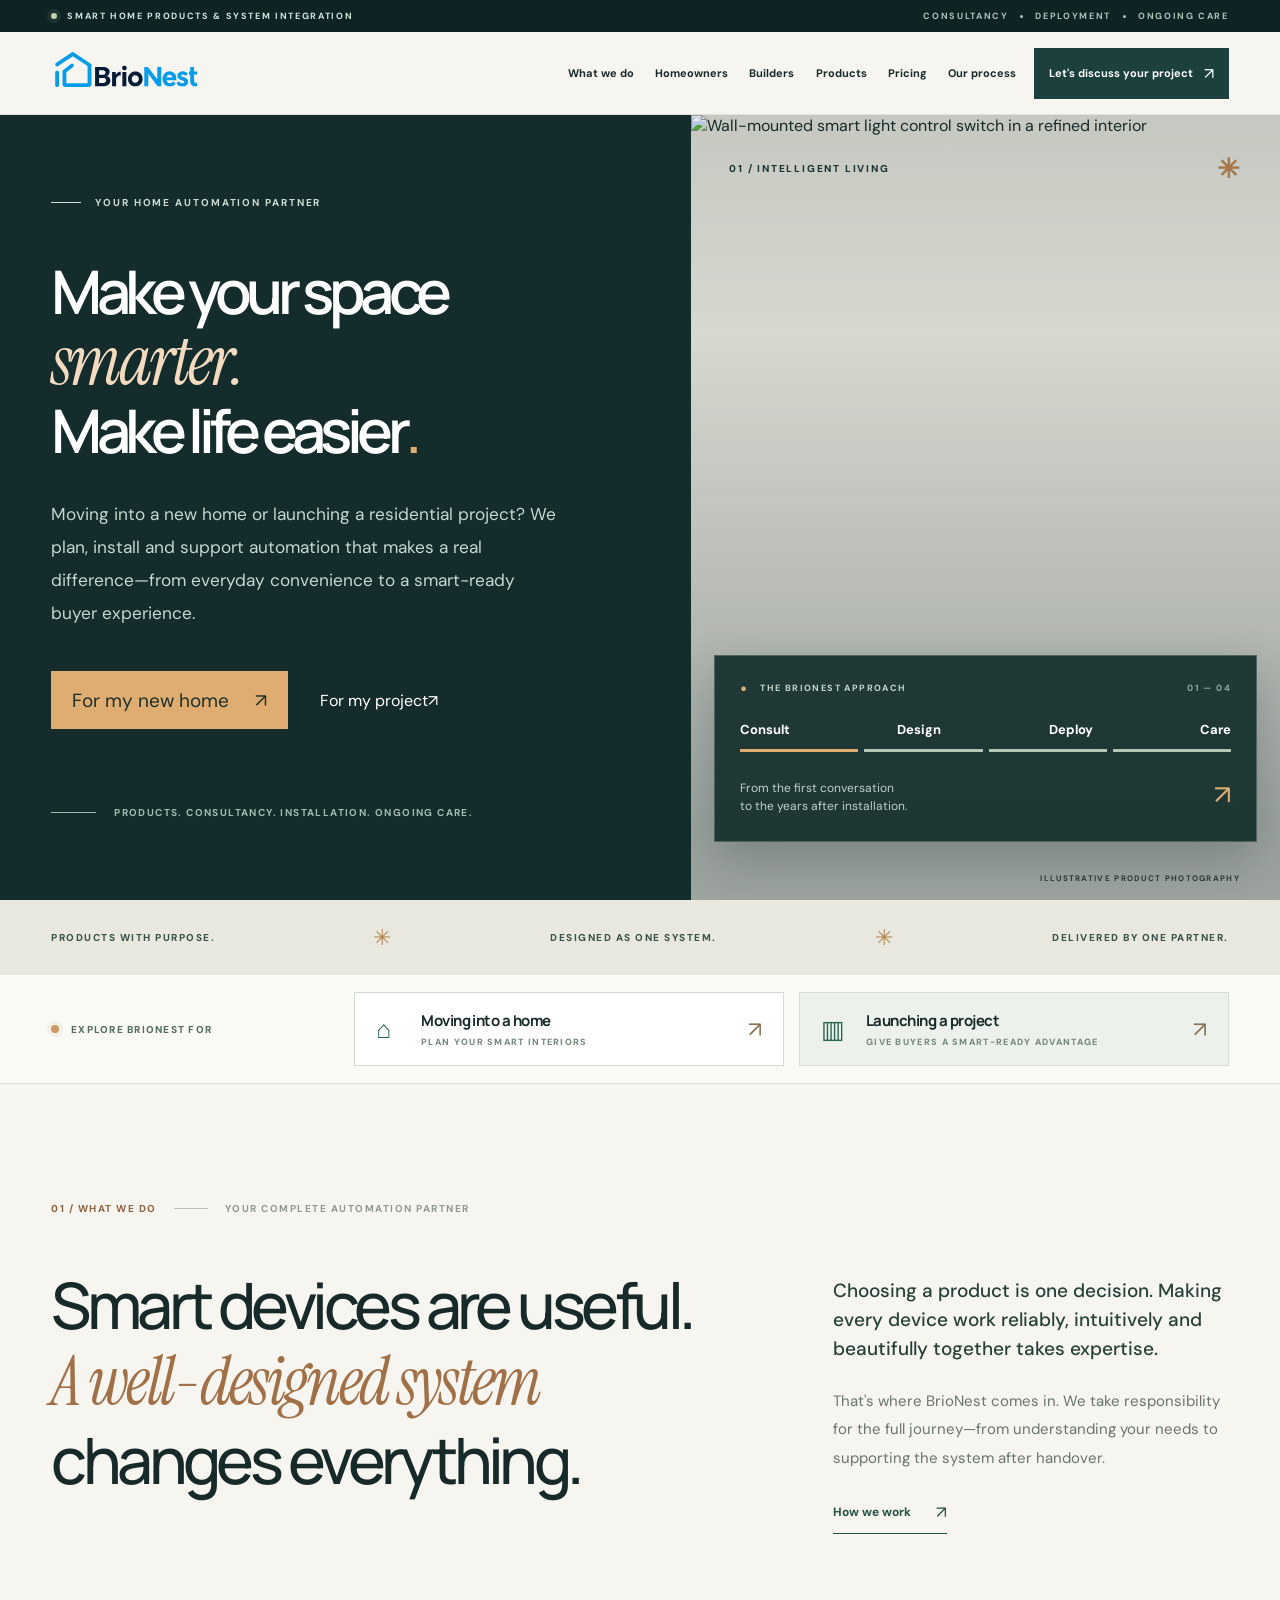
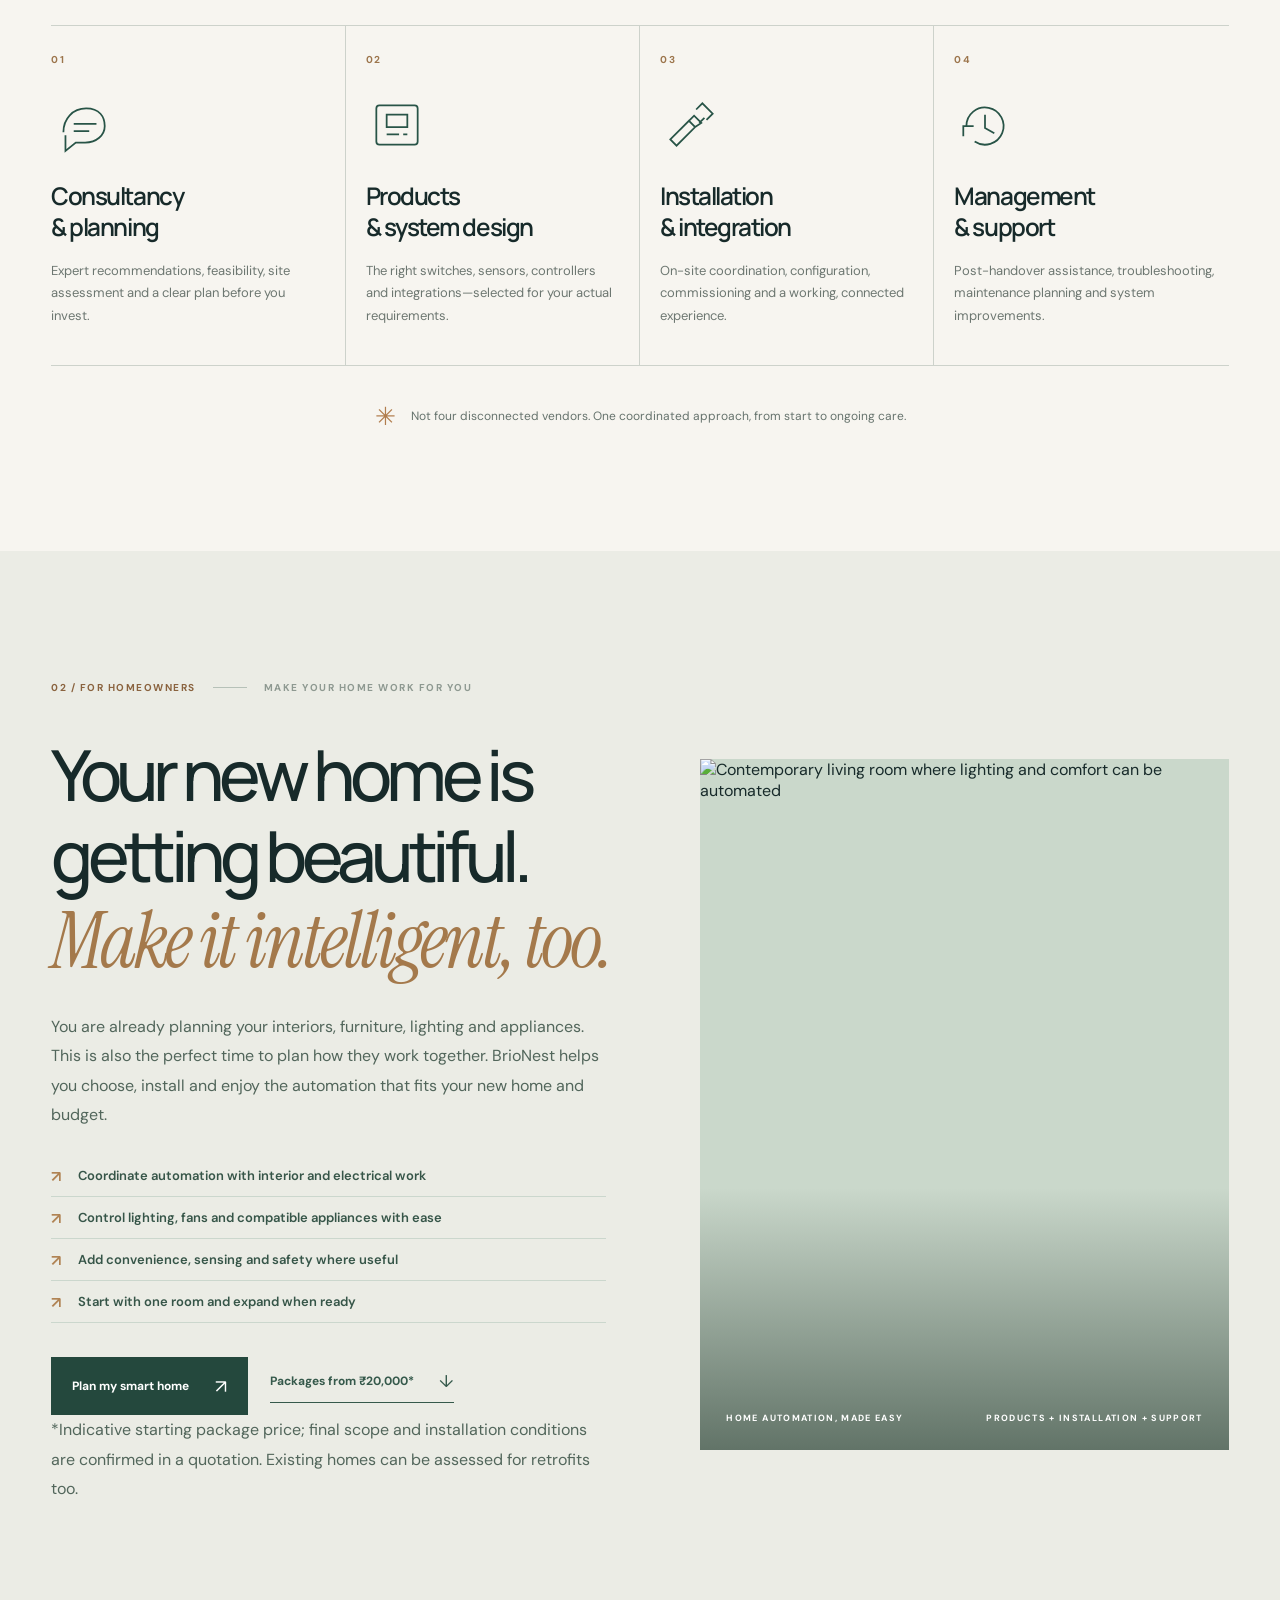
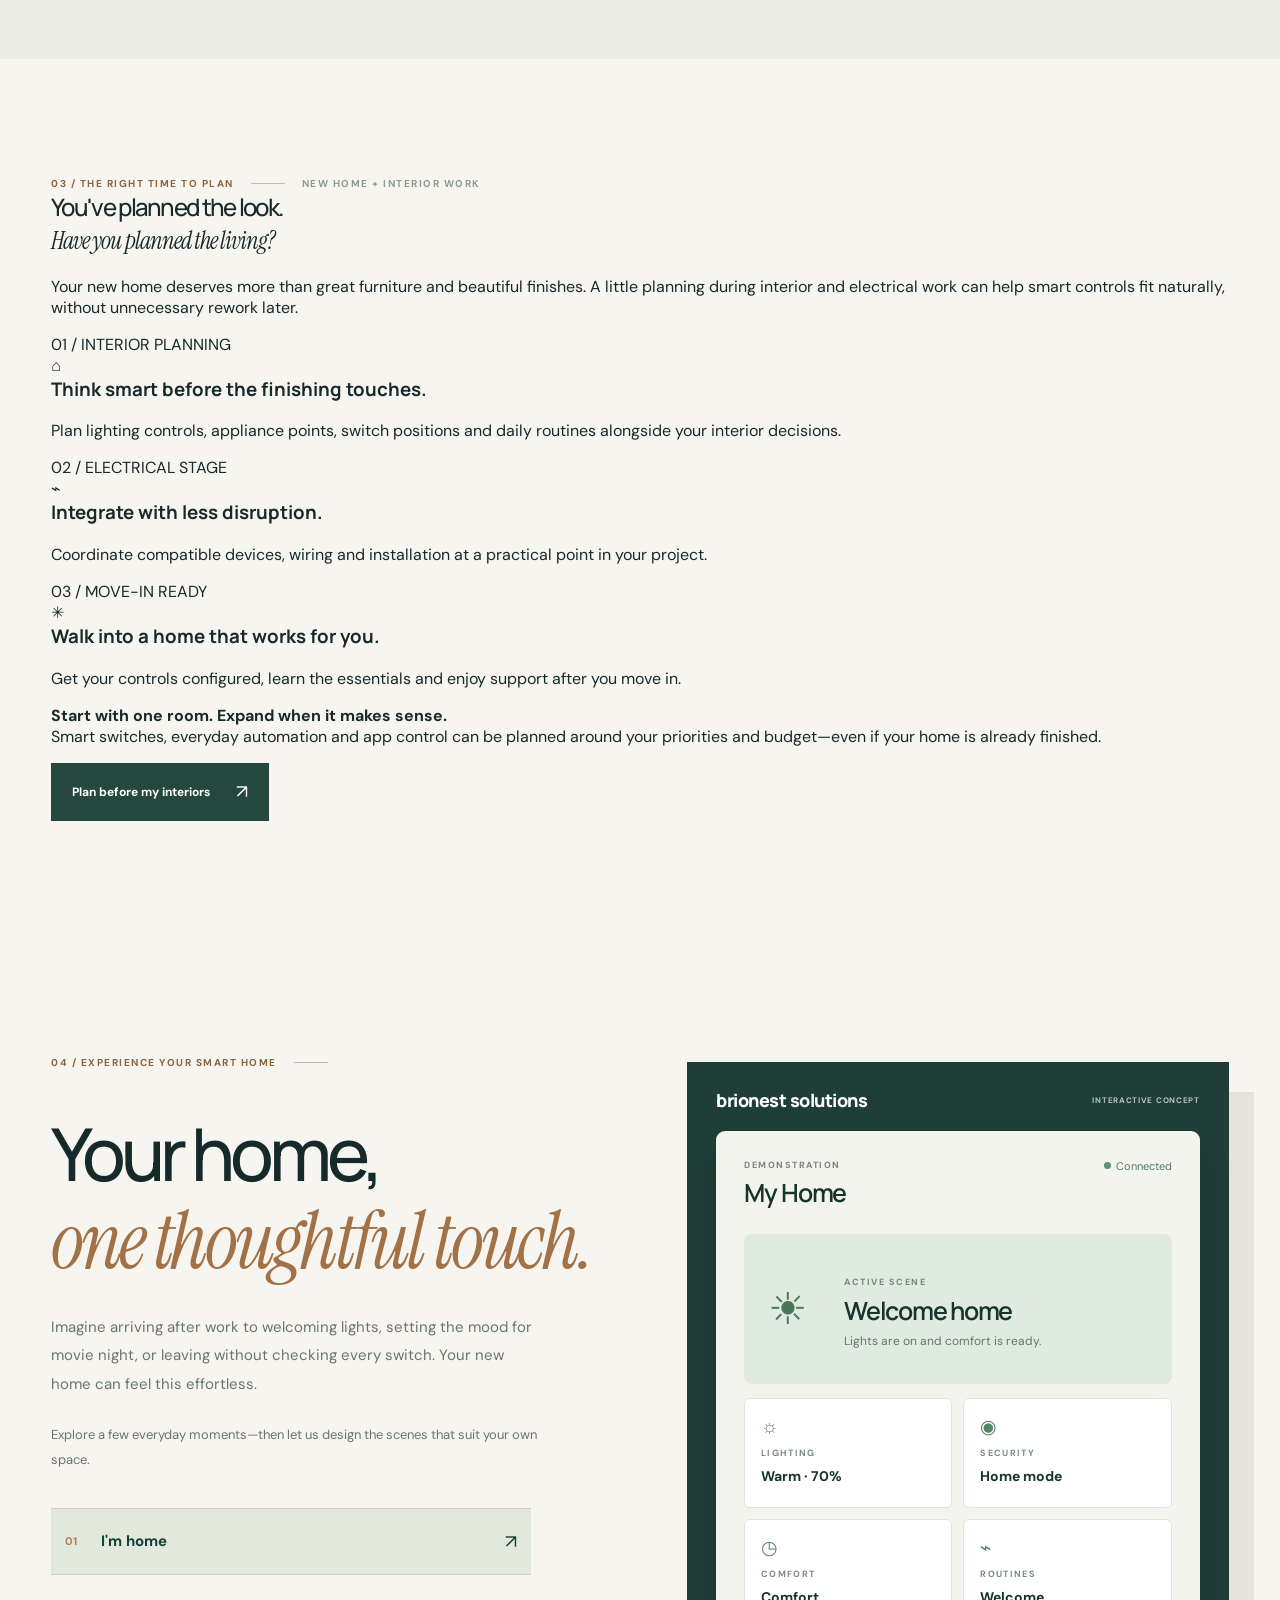
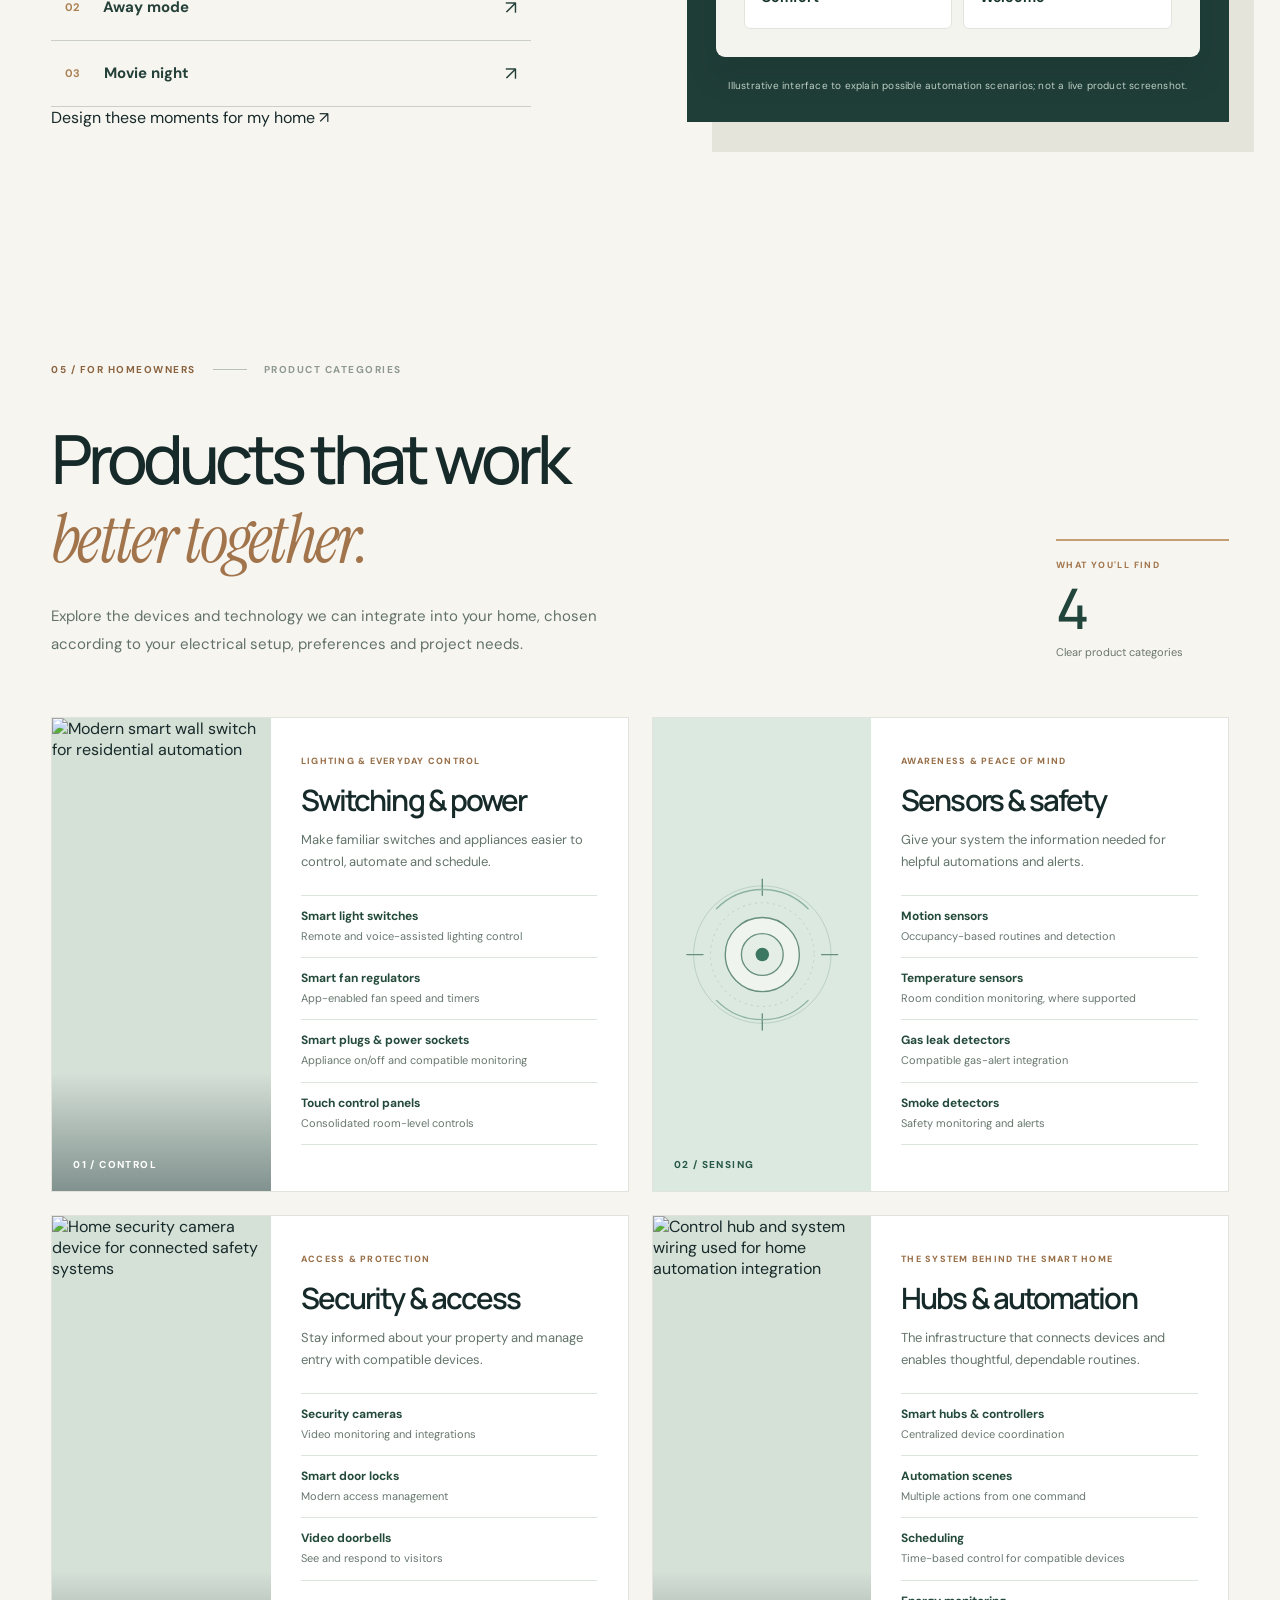
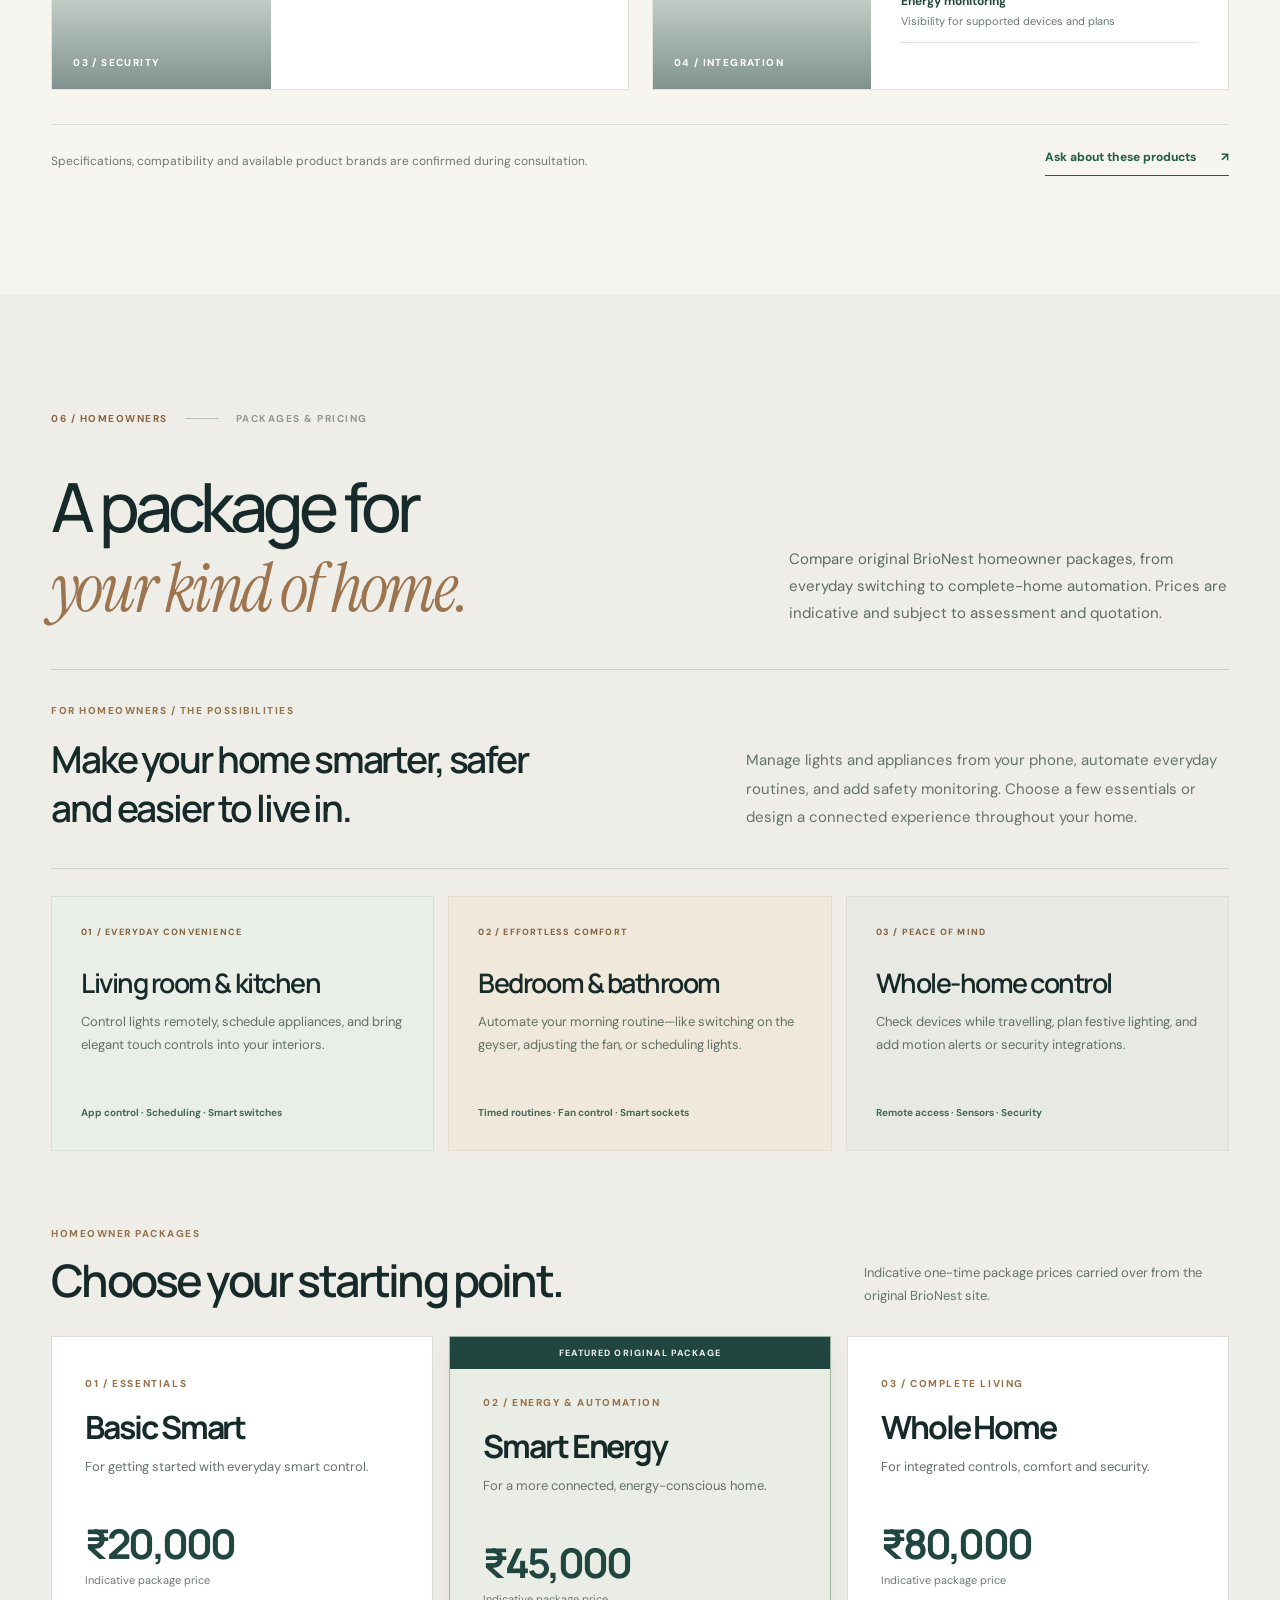
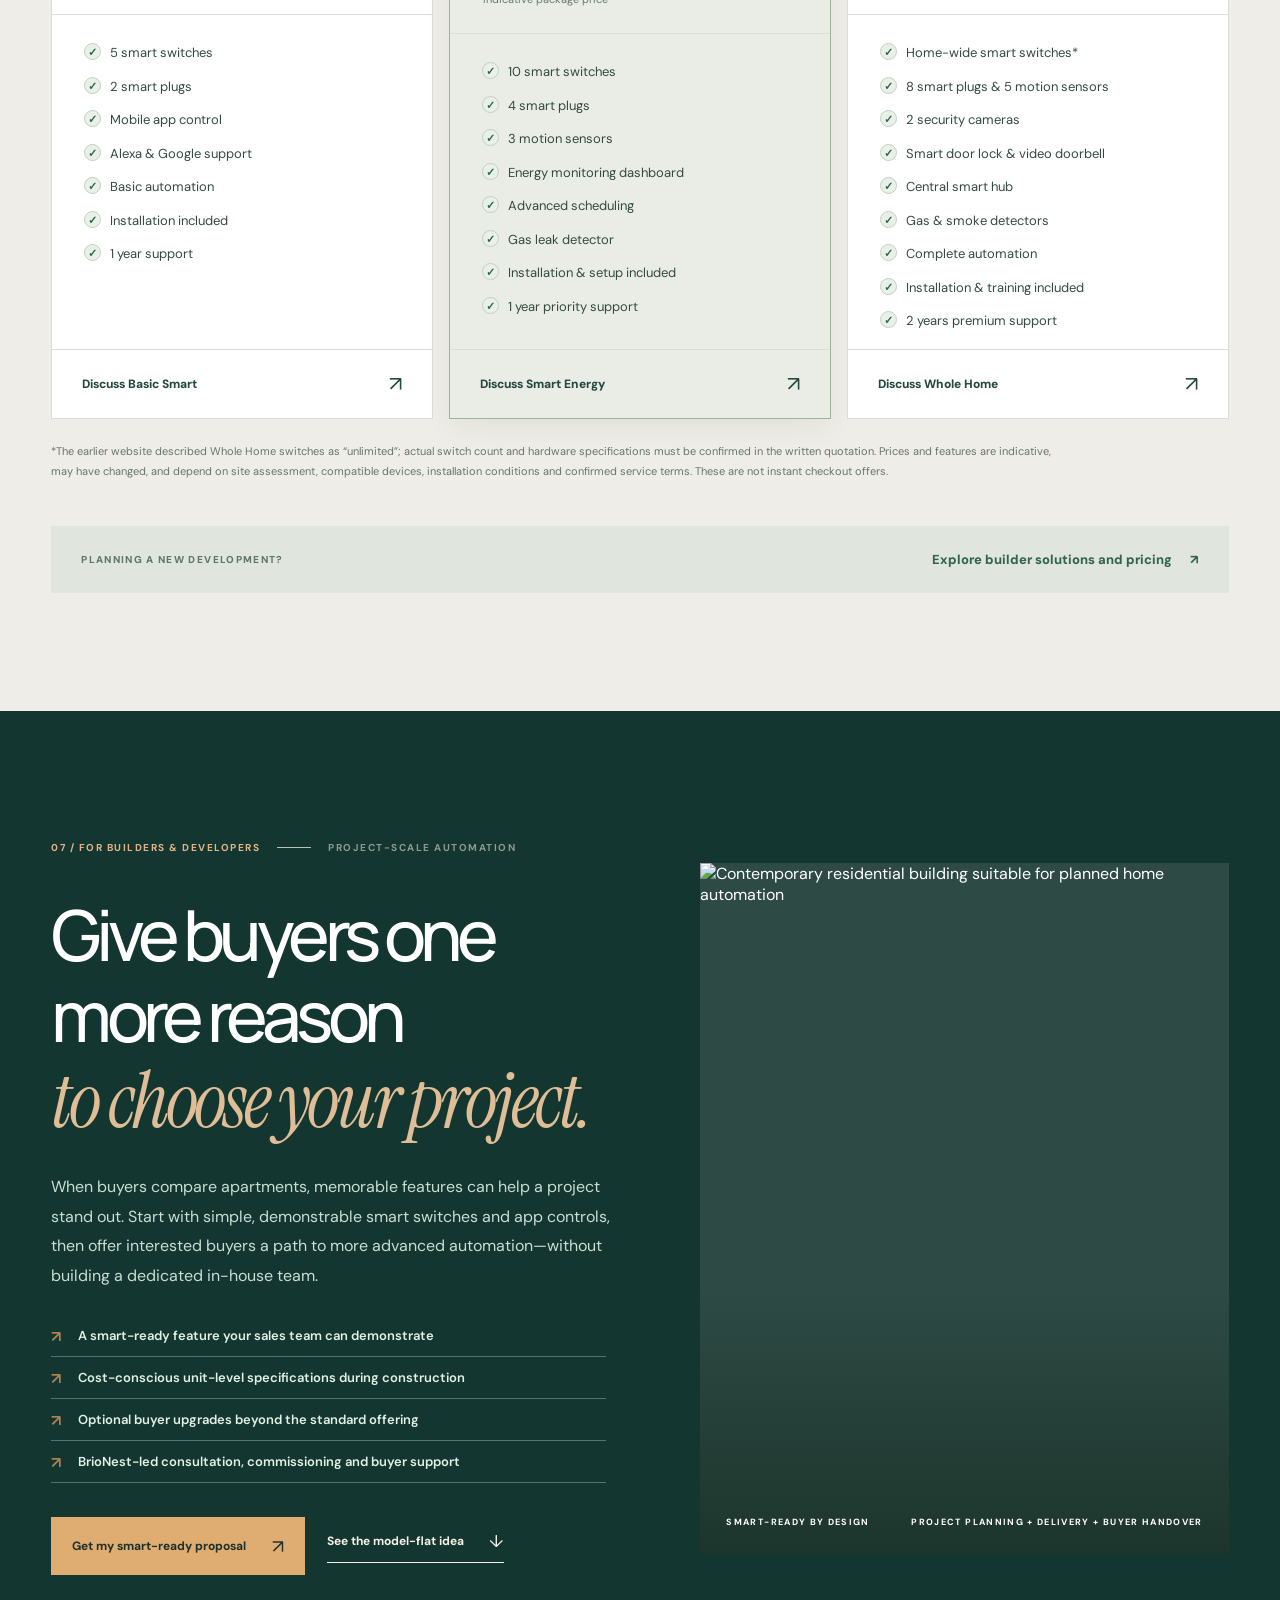
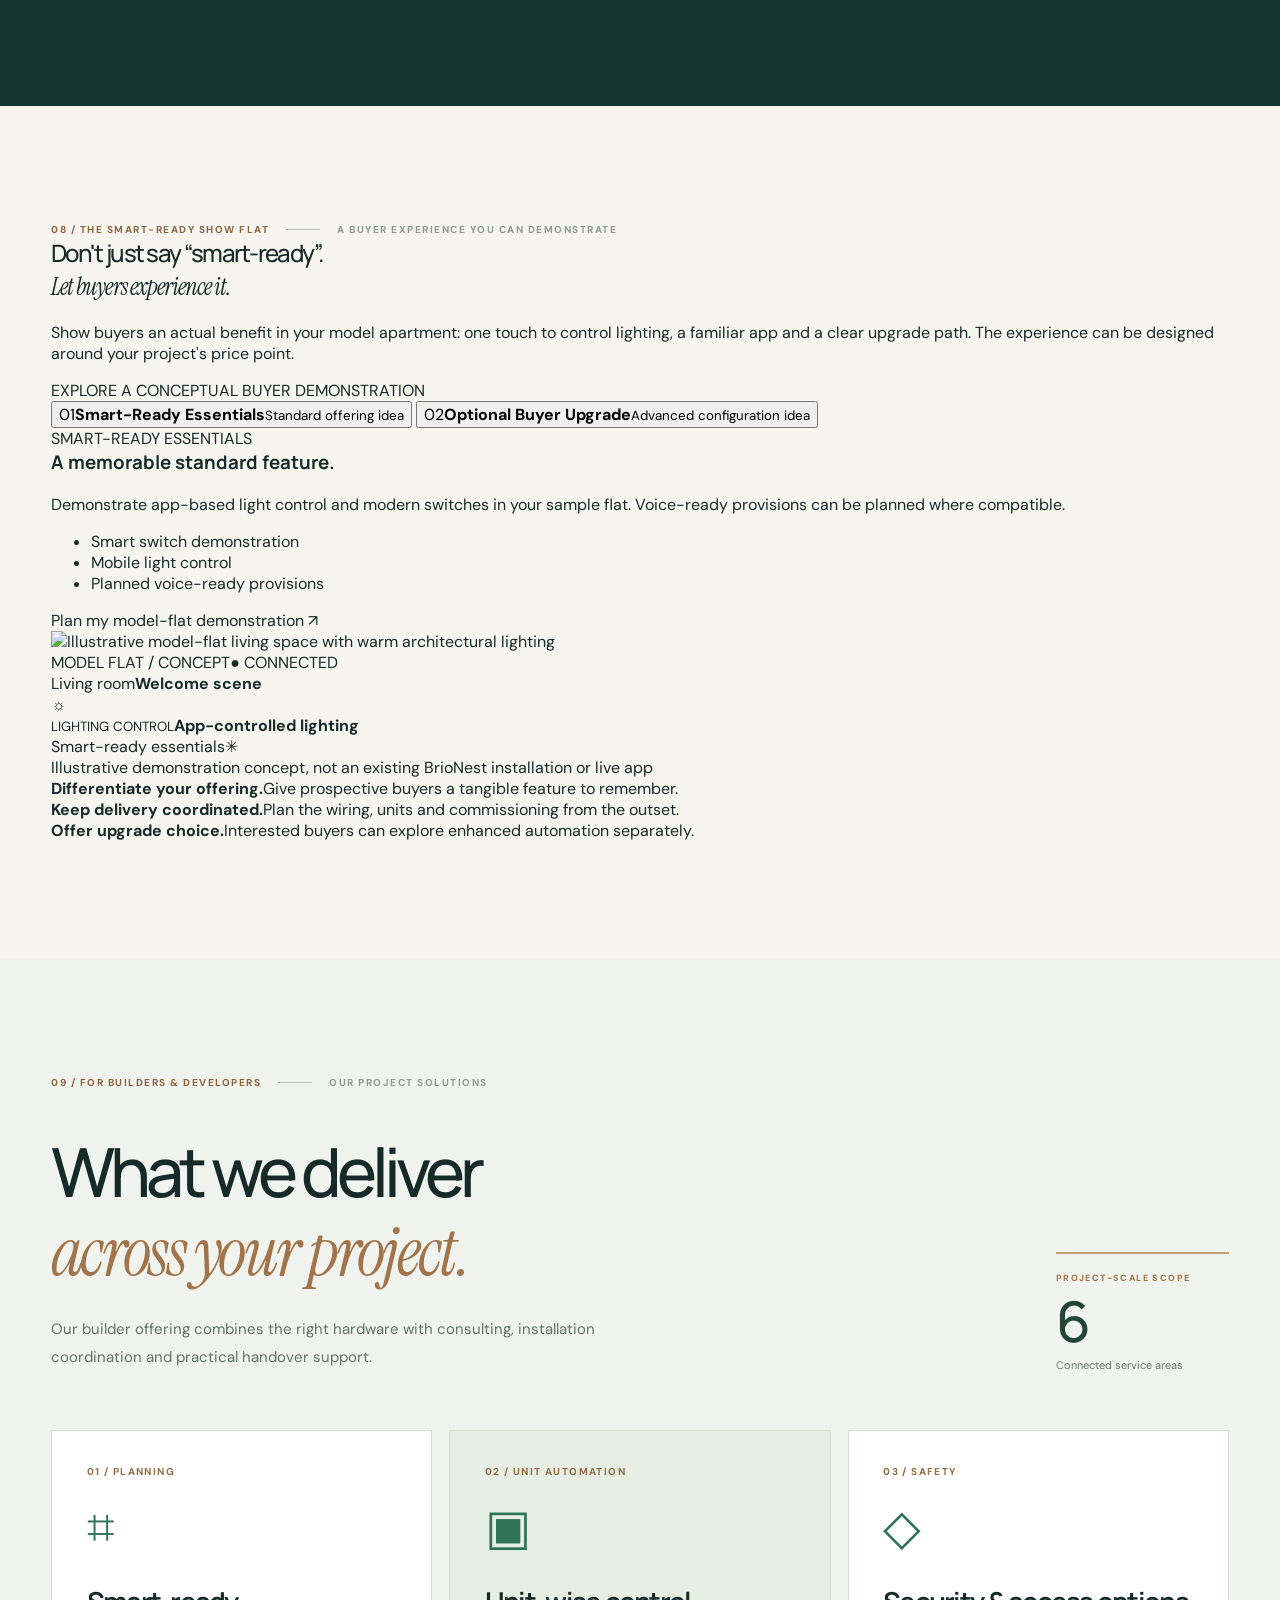
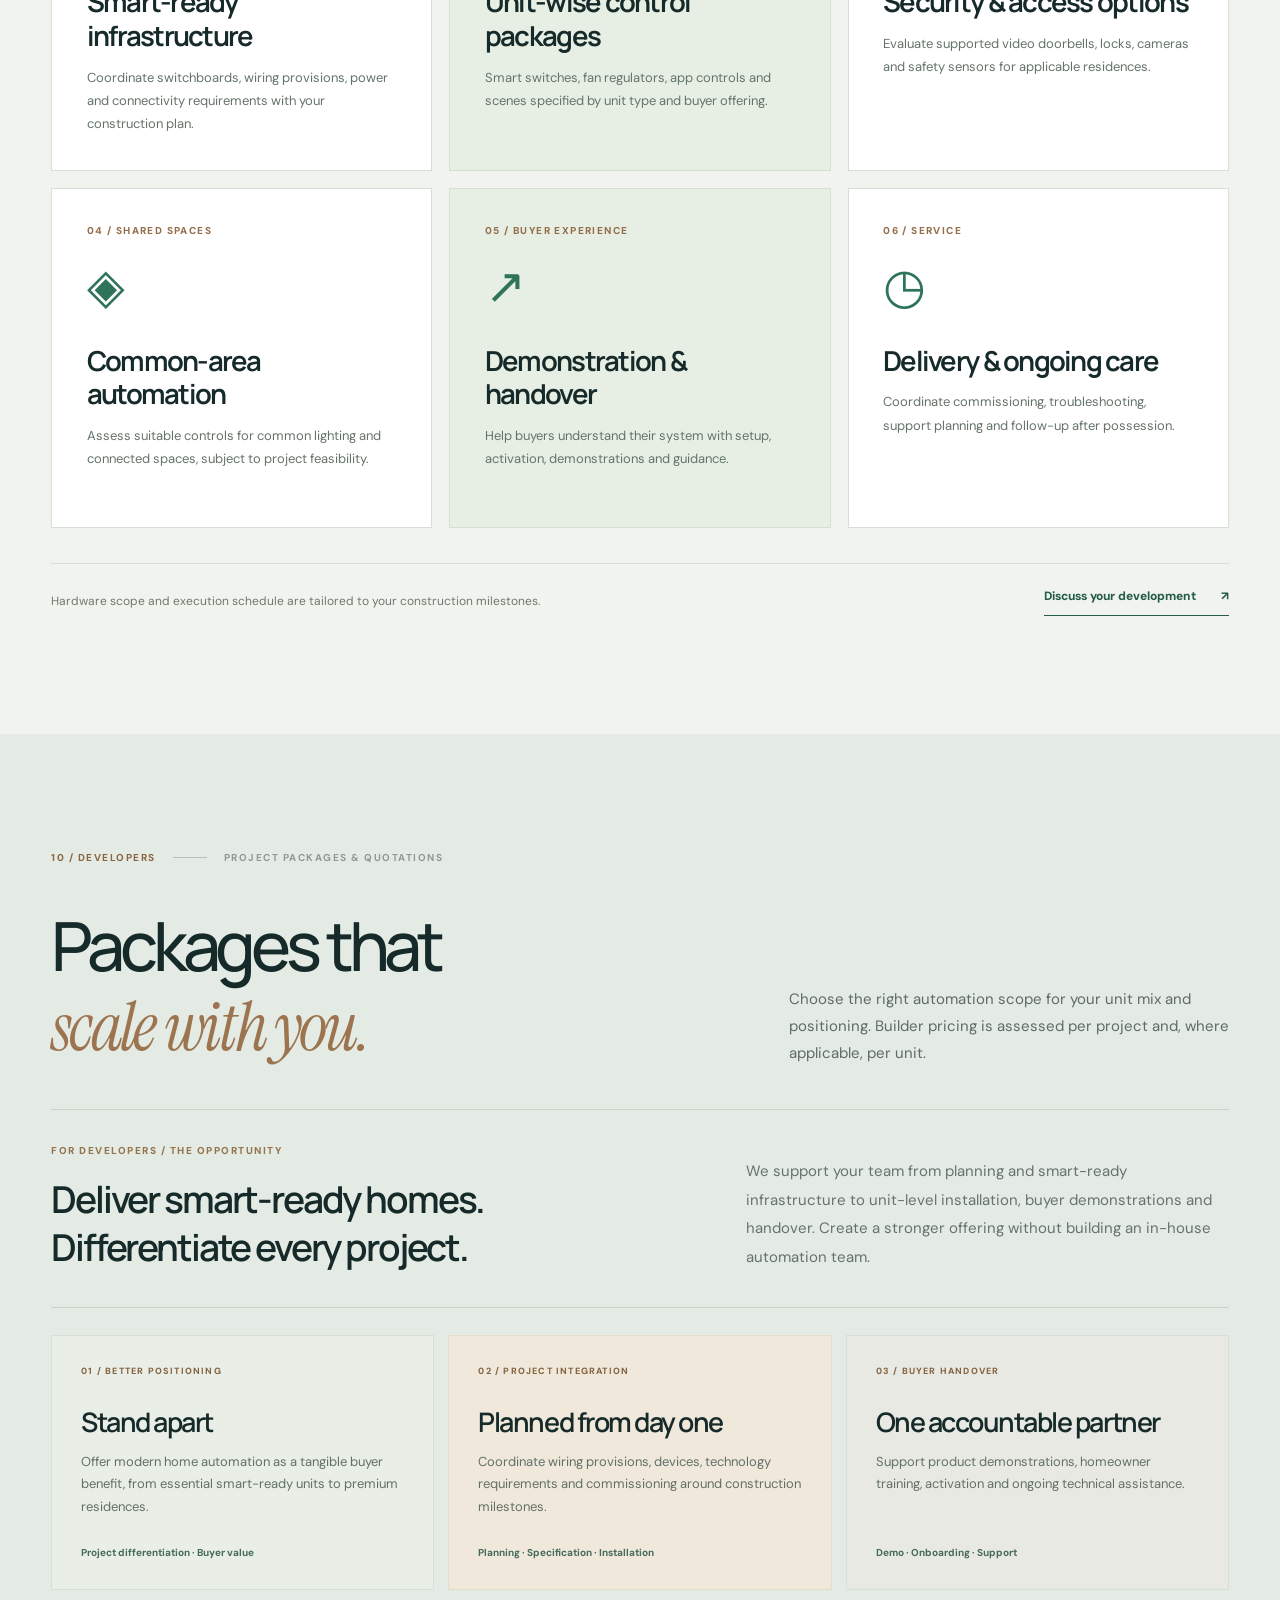
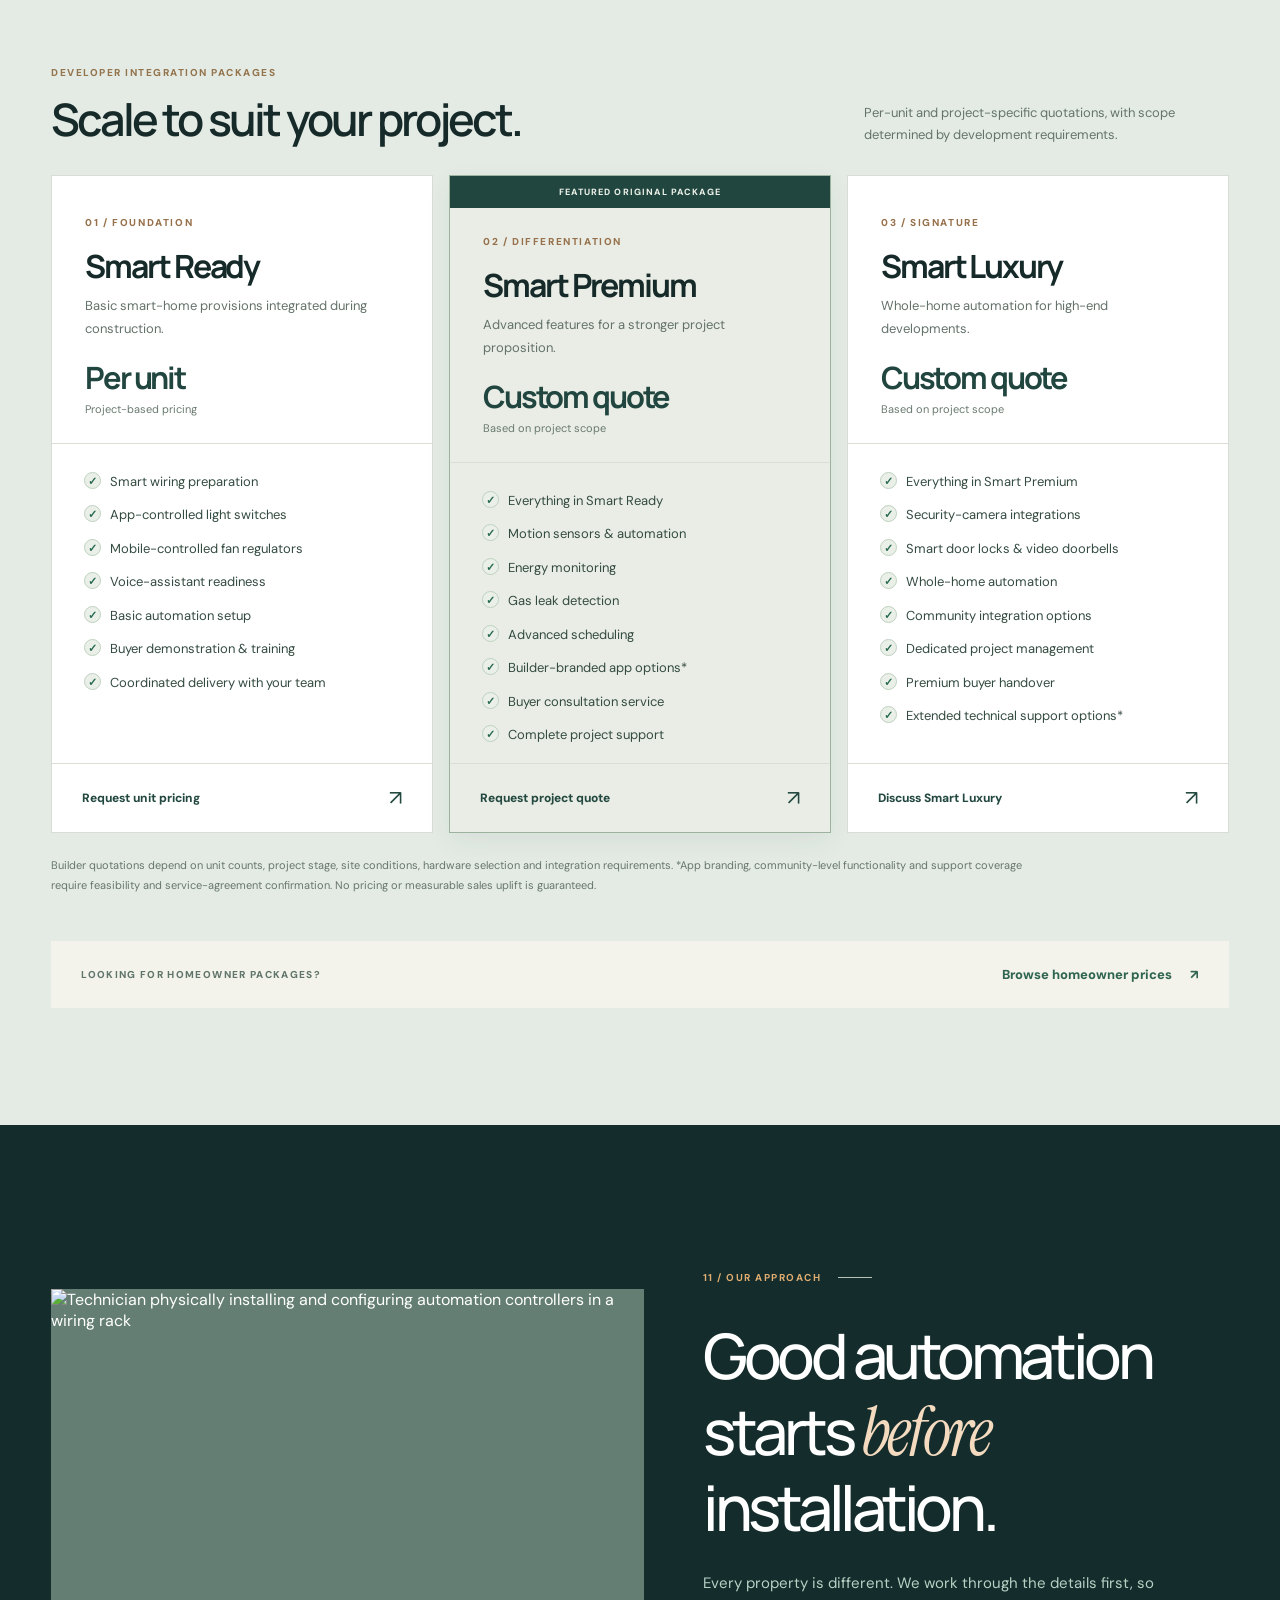
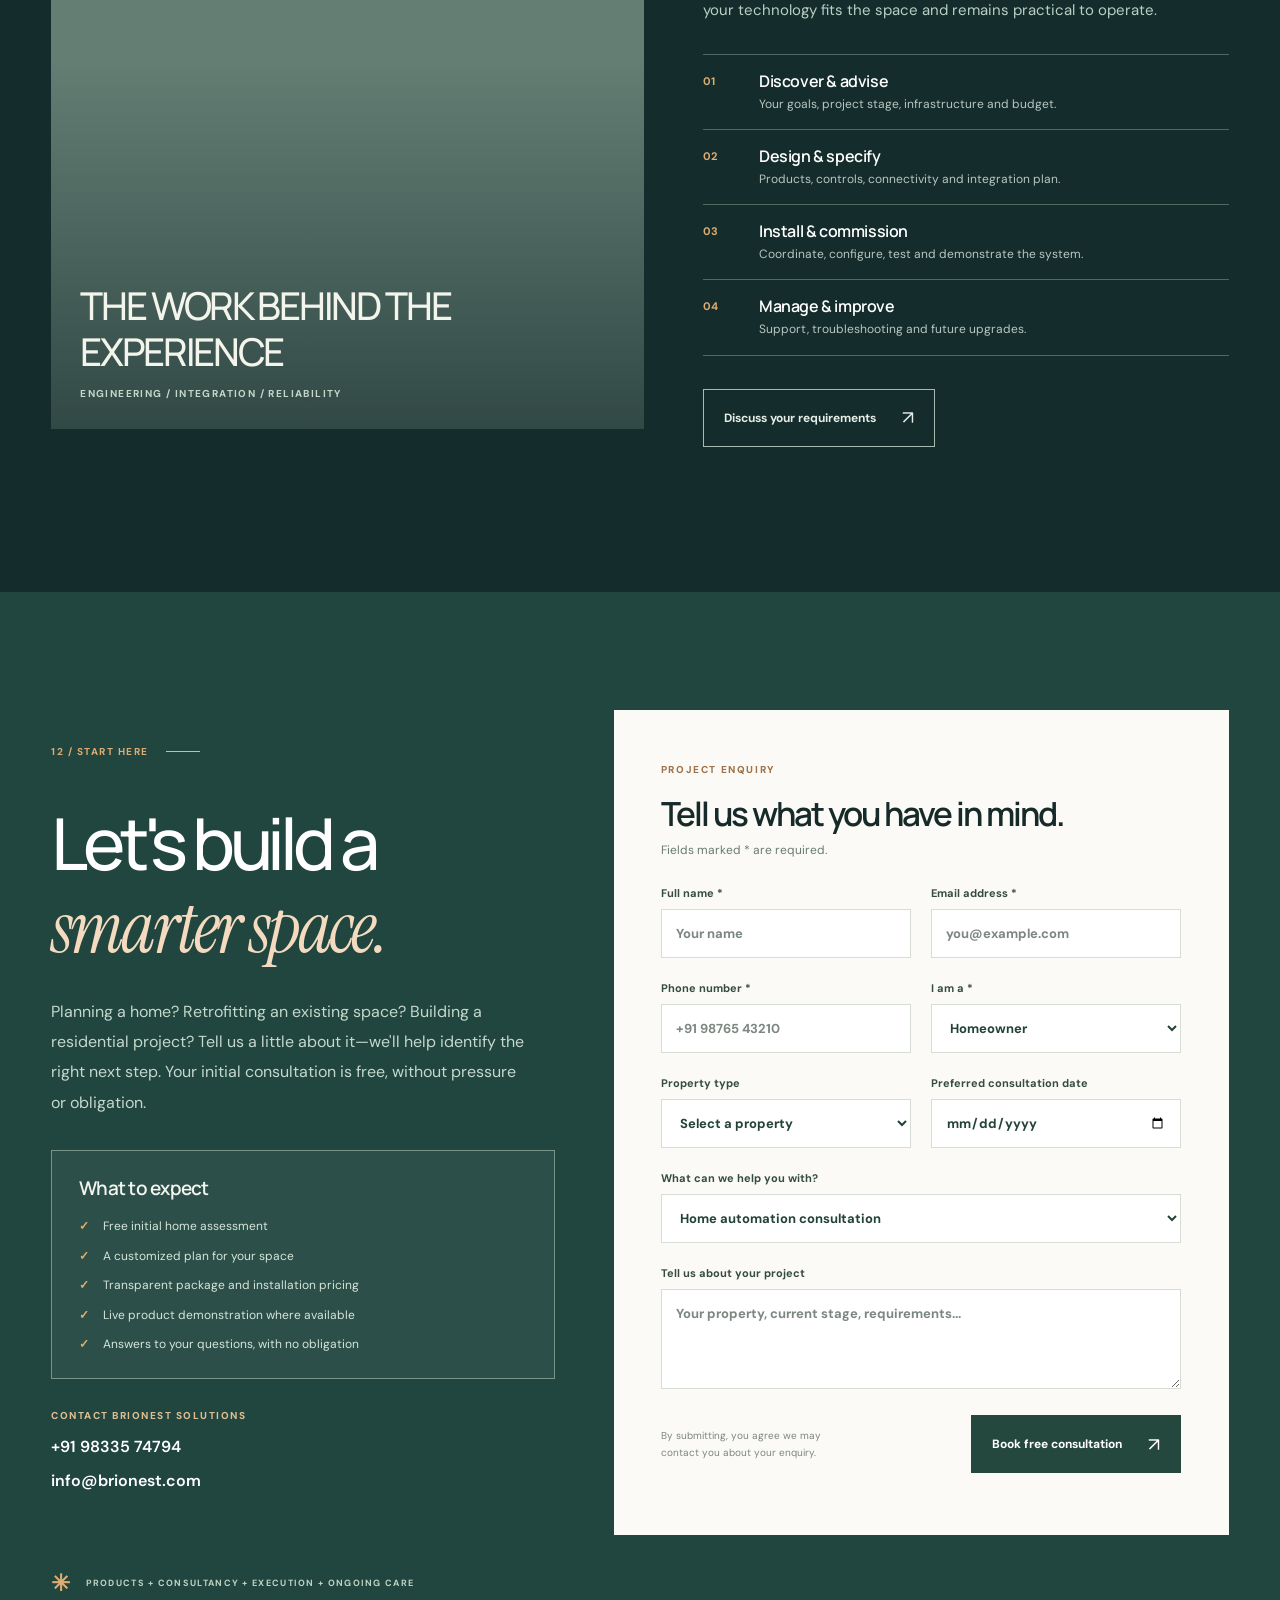
==== commit bfe11ba6: "feat: move home scene demo into new-home journey and add interactive builder show-flat sales story" ====
--- a/index.html
+++ b/index.html
@@ -101,9 +101,50 @@
     </div>
   </section>
 
+
+  <section class="home-timing section-space" id="new-home-timing" aria-labelledby="timing-title">
+    <div class="shell">
+      <div class="section-kicker" data-reveal><span>03 / THE RIGHT TIME TO PLAN</span><span class="kicker-line"></span><span>NEW HOME + INTERIOR WORK</span></div>
+      <div class="timing-intro" data-reveal><h2 id="timing-title">You've planned the look.<br><em>Have you planned the living?</em></h2><p>Your new home deserves more than great furniture and beautiful finishes. A little planning during interior and electrical work can help smart controls fit naturally, without unnecessary rework later.</p></div>
+      <div class="timing-steps">
+        <article class="timing-card" data-reveal><div class="timing-number">01 / INTERIOR PLANNING</div><span class="timing-symbol" aria-hidden="true">⌂</span><h3>Think smart before the finishing touches.</h3><p>Plan lighting controls, appliance points, switch positions and daily routines alongside your interior decisions.</p></article>
+        <article class="timing-card" data-reveal><div class="timing-number">02 / ELECTRICAL STAGE</div><span class="timing-symbol" aria-hidden="true">⌁</span><h3>Integrate with less disruption.</h3><p>Coordinate compatible devices, wiring and installation at a practical point in your project.</p></article>
+        <article class="timing-card" data-reveal><div class="timing-number">03 / MOVE-IN READY</div><span class="timing-symbol" aria-hidden="true">✳</span><h3>Walk into a home that works for you.</h3><p>Get your controls configured, learn the essentials and enjoy support after you move in.</p></article>
+      </div>
+      <div class="timing-bottom" data-reveal>
+        <div><strong>Start with one room. Expand when it makes sense.</strong><p>Smart switches, everyday automation and app control can be planned around your priorities and budget—even if your home is already finished.</p></div>
+        <a href="#contact" class="button button-primary" data-audience="homeowner" data-interest="Home automation consultation">Plan before my interiors <span aria-hidden="true">↗</span></a>
+      </div>
+    </div>
+  </section>
+
+  <section class="experience section-space" id="experience">
+    <div class="shell experience-layout">
+      <div class="experience-copy" data-reveal>
+        <div class="section-kicker"><span>04 / EXPERIENCE YOUR SMART HOME</span><span class="kicker-line"></span></div>
+        <h2>Your home,<br><em>one thoughtful touch.</em></h2>
+        <p>Imagine arriving after work to welcoming lights, setting the mood for movie night, or leaving without checking every switch. Your new home can feel this effortless.</p>
+        <p class="small-experience">Explore a few everyday moments—then let us design the scenes that suit your own space.</p>
+        <div class="scene-buttons" role="group" aria-label="Sample automation scenes">
+          <button type="button" data-scene="home" class="scene-button active" aria-pressed="true"><span>01</span> I'm home <i aria-hidden="true">↗</i></button>
+          <button type="button" data-scene="away" class="scene-button" aria-pressed="false"><span>02</span> Away mode <i aria-hidden="true">↗</i></button>
+          <button type="button" data-scene="evening" class="scene-button" aria-pressed="false"><span>03</span> Movie night <i aria-hidden="true">↗</i></button>
+        </div><a class="experience-cta" href="#contact" data-audience="homeowner">Design these moments for my home <span aria-hidden="true">↗</span></a>
+      </div>
+      <div class="experience-device" data-reveal>
+        <div class="device-top"><span class="device-brand">BrioNest Solutions</span><span>INTERACTIVE CONCEPT</span></div>
+        <div class="device-screen"><div class="device-screen-top"><div><small>DEMONSTRATION</small><strong>My Home</strong></div><span class="device-connection"><i></i> Connected</span></div>
+          <div class="scene-hero"><span id="scene-symbol">☀</span><div><small>ACTIVE SCENE</small><h3 id="scene-title">Welcome home</h3><p id="scene-description">Lights are on and comfort is ready.</p></div></div>
+          <div class="device-card-grid"><div><span class="device-card-icon">☼</span><small>LIGHTING</small><strong id="scene-light">Warm · 70%</strong></div><div><span class="device-card-icon">◉</span><small>SECURITY</small><strong id="scene-security">Home mode</strong></div><div><span class="device-card-icon">◷</span><small>COMFORT</small><strong id="scene-comfort">Comfort</strong></div><div><span class="device-card-icon">⌁</span><small>ROUTINES</small><strong id="scene-routine">Welcome</strong></div></div>
+        </div>
+        <p class="device-note">Illustrative interface to explain possible automation scenarios; not a live product screenshot.</p>
+      </div>
+    </div>
+  </section>
+
   <section class="products-segmented section-space" id="products" aria-labelledby="products-title">
     <div class="shell">
-      <div class="section-kicker" data-reveal><span>03 / FOR HOMEOWNERS</span><span class="kicker-line"></span><span>PRODUCT CATEGORIES</span></div>
+      <div class="section-kicker" data-reveal><span>05 / FOR HOMEOWNERS</span><span class="kicker-line"></span><span>PRODUCT CATEGORIES</span></div>
       <div class="collection-intro" data-reveal><div><h2 id="products-title">Products that work<br><em>better together.</em></h2><p>Explore the devices and technology we can integrate into your home, chosen according to your electrical setup, preferences and project needs.</p></div><div class="collection-note"><span>WHAT YOU'LL FIND</span><b>4</b><small>Clear product categories</small></div></div>
       <div class="product-segments">
         <article class="product-segment" data-reveal>
@@ -137,7 +178,7 @@
 
   <section class="packages-section home-pricing-section" id="pricing" aria-labelledby="home-pricing-title">
     <div class="shell">
-      <div class="section-kicker" data-reveal><span>04 / HOMEOWNERS</span><span class="kicker-line"></span><span>PACKAGES & PRICING</span></div>
+      <div class="section-kicker" data-reveal><span>06 / HOMEOWNERS</span><span class="kicker-line"></span><span>PACKAGES & PRICING</span></div>
       <div class="chapter-pricing-header" data-reveal><h2 id="home-pricing-title">A package for<br><em>your kind of home.</em></h2><p>Compare original BrioNest homeowner packages, from everyday switching to complete-home automation. Prices are indicative and subject to assessment and quotation.</p></div>
       
         <div class="audience-insight">
@@ -179,7 +220,7 @@
   <section class="audience-chapter builder-chapter" id="builders" aria-labelledby="builder-title">
     <div class="shell chapter-layout">
       <div class="chapter-copy" data-reveal>
-        <div class="section-kicker"><span>05 / FOR BUILDERS & DEVELOPERS</span><span class="kicker-line"></span><span>PROJECT-SCALE AUTOMATION</span></div>
+        <div class="section-kicker"><span>07 / FOR BUILDERS & DEVELOPERS</span><span class="kicker-line"></span><span>PROJECT-SCALE AUTOMATION</span></div>
         <h2 id="builder-title">Give buyers one more reason<br><em>to choose your project.</em></h2>
         <p>When buyers compare apartments, memorable features can help a project stand out. Start with simple, demonstrable smart switches and app controls, then offer interested buyers a path to more advanced automation—without building a dedicated in-house team.</p>
         <ul class="chapter-benefits"><li>A smart-ready feature your sales team can demonstrate</li><li>Cost-conscious unit-level specifications during construction</li><li>Optional buyer upgrades beyond the standard offering</li><li>BrioNest-led consultation, commissioning and buyer support</li></ul>
@@ -189,9 +230,45 @@
     </div>
   </section>
 
+
+  <section class="showflat-section section-space" id="showflat" aria-labelledby="showflat-title">
+    <div class="shell">
+      <div class="section-kicker" data-reveal><span>08 / THE SMART-READY SHOW FLAT</span><span class="kicker-line"></span><span>A BUYER EXPERIENCE YOU CAN DEMONSTRATE</span></div>
+      <div class="showflat-heading" data-reveal><div><h2 id="showflat-title">Don't just say “smart-ready”.<br><em>Let buyers experience it.</em></h2></div><p>Show buyers an actual benefit in your model apartment: one touch to control lighting, a familiar app and a clear upgrade path. The experience can be designed around your project's price point.</p></div>
+      <div class="showflat-grid">
+        <div class="showflat-panel" data-reveal>
+          <span class="showflat-eyebrow">EXPLORE A CONCEPTUAL BUYER DEMONSTRATION</span>
+          <div class="showflat-selector" role="group" aria-label="Select smart-ready offer preview">
+            <button type="button" class="showflat-button active" data-showflat="ready" aria-pressed="true"><span>01</span><strong>Smart-Ready Essentials</strong><small>Standard offering idea</small></button>
+            <button type="button" class="showflat-button" data-showflat="upgrade" aria-pressed="false"><span>02</span><strong>Optional Buyer Upgrade</strong><small>Advanced configuration idea</small></button>
+          </div>
+          <div class="showflat-explainer" aria-live="polite">
+            <span id="showflat-label">SMART-READY ESSENTIALS</span>
+            <h3 id="showflat-name">A memorable standard feature.</h3>
+            <p id="showflat-description">Demonstrate app-based light control and modern switches in your sample flat. Voice-ready provisions can be planned where compatible.</p>
+            <ul id="showflat-features"><li>Smart switch demonstration</li><li>Mobile light control</li><li>Planned voice-ready provisions</li></ul>
+          </div>
+          <a href="#contact" data-audience="builder" data-interest="Builder project automation" class="showflat-cta">Plan my model-flat demonstration <span aria-hidden="true">↗</span></a>
+        </div>
+        <div class="showflat-stage" data-reveal>
+          <img src="https://images.unsplash.com/photo-1600607687920-4e2a09cf159d?w=1400&q=85" alt="Illustrative model-flat living space with warm architectural lighting" loading="lazy">
+          <div class="showflat-stage-shade"></div>
+          <div class="showflat-mini-interface" aria-label="Illustrative smart home app screen">
+            <div class="showflat-app-head"><span>MODEL FLAT / CONCEPT</span><span class="showflat-app-connection">● CONNECTED</span></div>
+            <div class="showflat-app-room"><span>Living room</span><strong id="showflat-app-title">Welcome scene</strong></div>
+            <div class="showflat-app-control"><span class="showflat-app-bulb" aria-hidden="true">☼</span><div><small id="showflat-app-kicker">LIGHTING CONTROL</small><b id="showflat-app-value">App-controlled lighting</b></div><span id="showflat-app-state" class="showflat-toggle-sim" aria-hidden="true"><i></i></span></div>
+            <div class="showflat-app-foot"><span id="showflat-app-note">Smart-ready essentials</span><span aria-hidden="true">✳</span></div>
+          </div>
+          <span class="showflat-concept-caption">Illustrative demonstration concept, not an existing BrioNest installation or live app</span>
+        </div>
+      </div>
+      <div class="builder-value-strip" data-reveal><div><strong>Differentiate your offering.</strong><span>Give prospective buyers a tangible feature to remember.</span></div><div><strong>Keep delivery coordinated.</strong><span>Plan the wiring, units and commissioning from the outset.</span></div><div><strong>Offer upgrade choice.</strong><span>Interested buyers can explore enhanced automation separately.</span></div></div>
+    </div>
+  </section>
+
   <section class="builder-solutions section-space" id="builder-solutions" aria-labelledby="builder-solutions-title">
     <div class="shell">
-      <div class="section-kicker" data-reveal><span>06 / FOR BUILDERS & DEVELOPERS</span><span class="kicker-line"></span><span>OUR PROJECT SOLUTIONS</span></div>
+      <div class="section-kicker" data-reveal><span>09 / FOR BUILDERS & DEVELOPERS</span><span class="kicker-line"></span><span>OUR PROJECT SOLUTIONS</span></div>
       <div class="collection-intro" data-reveal><div><h2 id="builder-solutions-title">What we deliver<br><em>across your project.</em></h2><p>Our builder offering combines the right hardware with consulting, installation coordination and practical handover support.</p></div><div class="collection-note"><span>PROJECT-SCALE SCOPE</span><b>6</b><small>Connected service areas</small></div></div>
       <div class="builder-solution-grid">
         <article class="builder-solution-card" data-reveal><span class="builder-solution-number">01 / PLANNING</span><span class="builder-solution-glyph" aria-hidden="true">⌗</span><h3>Smart-ready infrastructure</h3><p>Coordinate switchboards, wiring provisions, power and connectivity requirements with your construction plan.</p></article>
@@ -207,7 +284,7 @@
 
   <section class="packages-section builder-pricing-section" id="builder-pricing" aria-labelledby="builder-pricing-title">
     <div class="shell">
-      <div class="section-kicker" data-reveal><span>07 / DEVELOPERS</span><span class="kicker-line"></span><span>PROJECT PACKAGES & QUOTATIONS</span></div>
+      <div class="section-kicker" data-reveal><span>10 / DEVELOPERS</span><span class="kicker-line"></span><span>PROJECT PACKAGES & QUOTATIONS</span></div>
       <div class="chapter-pricing-header" data-reveal><h2 id="builder-pricing-title">Packages that<br><em>scale with you.</em></h2><p>Choose the right automation scope for your unit mix and positioning. Builder pricing is assessed per project and, where applicable, per unit.</p></div>
       
         <div class="audience-insight">
@@ -251,7 +328,7 @@
         <div class="photo-frame"><img src="https://images.unsplash.com/photo-1783419538460-676cb89a0d19?w=1150&q=82" alt="Technician physically installing and configuring automation controllers in a wiring rack" loading="lazy"><div class="photo-label"><span>THE WORK BEHIND THE EXPERIENCE</span><b>ENGINEERING / INTEGRATION / RELIABILITY</b></div></div>
       </div>
       <div class="process-copy">
-        <div class="section-kicker" data-reveal><span>08 / OUR APPROACH</span><span class="kicker-line"></span></div>
+        <div class="section-kicker" data-reveal><span>11 / OUR APPROACH</span><span class="kicker-line"></span></div>
         <h2 data-reveal>Good automation<br>starts <em>before</em><br>installation.</h2>
         <p class="process-sub" data-reveal>Every property is different. We work through the details first, so your technology fits the space and remains practical to operate.</p>
         <div class="process-steps" data-reveal>
@@ -265,33 +342,9 @@
     </div>
   </section>
 
-  <section class="experience section-space" id="experience">
-    <div class="shell experience-layout">
-      <div class="experience-copy" data-reveal>
-        <div class="section-kicker"><span>09 / THE DIFFERENCE</span><span class="kicker-line"></span></div>
-        <h2>One system.<br><em>Many moments.</em></h2>
-        <p>We design smart-home scenes so multiple devices respond together—not a collection of isolated apps and switches.</p>
-        <p class="small-experience">Select an example to see how connected automation can simplify an everyday routine.</p>
-        <div class="scene-buttons" role="group" aria-label="Sample automation scenes">
-          <button type="button" data-scene="home" class="scene-button active" aria-pressed="true"><span>01</span> I'm home <i aria-hidden="true">↗</i></button>
-          <button type="button" data-scene="away" class="scene-button" aria-pressed="false"><span>02</span> Away mode <i aria-hidden="true">↗</i></button>
-          <button type="button" data-scene="evening" class="scene-button" aria-pressed="false"><span>03</span> Movie night <i aria-hidden="true">↗</i></button>
-        </div>
-      </div>
-      <div class="experience-device" data-reveal>
-        <div class="device-top"><span class="device-brand">BrioNest Solutions</span><span>INTERACTIVE CONCEPT</span></div>
-        <div class="device-screen"><div class="device-screen-top"><div><small>DEMONSTRATION</small><strong>My Home</strong></div><span class="device-connection"><i></i> Connected</span></div>
-          <div class="scene-hero"><span id="scene-symbol">☀</span><div><small>ACTIVE SCENE</small><h3 id="scene-title">Welcome home</h3><p id="scene-description">Lights are on and comfort is ready.</p></div></div>
-          <div class="device-card-grid"><div><span class="device-card-icon">☼</span><small>LIGHTING</small><strong id="scene-light">Warm · 70%</strong></div><div><span class="device-card-icon">◉</span><small>SECURITY</small><strong id="scene-security">Home mode</strong></div><div><span class="device-card-icon">◷</span><small>COMFORT</small><strong id="scene-comfort">Comfort</strong></div><div><span class="device-card-icon">⌁</span><small>ROUTINES</small><strong id="scene-routine">Welcome</strong></div></div>
-        </div>
-        <p class="device-note">Illustrative interface to explain possible automation scenarios; not a live product screenshot.</p>
-      </div>
-    </div>
-  </section>
-
   <section class="contact-section section-space" id="contact">
     <div class="shell contact-layout">
-      <div class="contact-copy" data-reveal><div class="section-kicker light-kicker"><span>10 / START HERE</span><span class="kicker-line"></span></div><h2>Let's build a<br><em>smarter space.</em></h2><p>Planning a home? Retrofitting an existing space? Building a residential project? Tell us a little about it—we'll help identify the right next step. Your initial consultation is free, without pressure or obligation.</p><div class="expect-panel"><strong>What to expect</strong><ul><li>Free initial home assessment</li><li>A customized plan for your space</li><li>Transparent package and installation pricing</li><li>Live product demonstration where available</li><li>Answers to your questions, with no obligation</li></ul></div><div class="contact-direct"><span>CONTACT BRIONEST SOLUTIONS</span><a href="tel:+919833574794">+91 98335 74794</a><a href="mailto:info@brionest.com">info@brionest.com</a></div><div class="contact-promise"><span class="promise-icon">✳</span><span>PRODUCTS + CONSULTANCY + EXECUTION + ONGOING CARE</span></div></div>
+      <div class="contact-copy" data-reveal><div class="section-kicker light-kicker"><span>12 / START HERE</span><span class="kicker-line"></span></div><h2>Let's build a<br><em>smarter space.</em></h2><p>Planning a home? Retrofitting an existing space? Building a residential project? Tell us a little about it—we'll help identify the right next step. Your initial consultation is free, without pressure or obligation.</p><div class="expect-panel"><strong>What to expect</strong><ul><li>Free initial home assessment</li><li>A customized plan for your space</li><li>Transparent package and installation pricing</li><li>Live product demonstration where available</li><li>Answers to your questions, with no obligation</li></ul></div><div class="contact-direct"><span>CONTACT BRIONEST SOLUTIONS</span><a href="tel:+919833574794">+91 98335 74794</a><a href="mailto:info@brionest.com">info@brionest.com</a></div><div class="contact-promise"><span class="promise-icon">✳</span><span>PRODUCTS + CONSULTANCY + EXECUTION + ONGOING CARE</span></div></div>
       <div class="contact-form-panel" data-reveal>
         <form id="consultation-form" novalidate>
           <div class="form-heading"><span>PROJECT ENQUIRY</span><h3>Tell us what you have in mind.</h3><p>Fields marked * are required.</p></div>
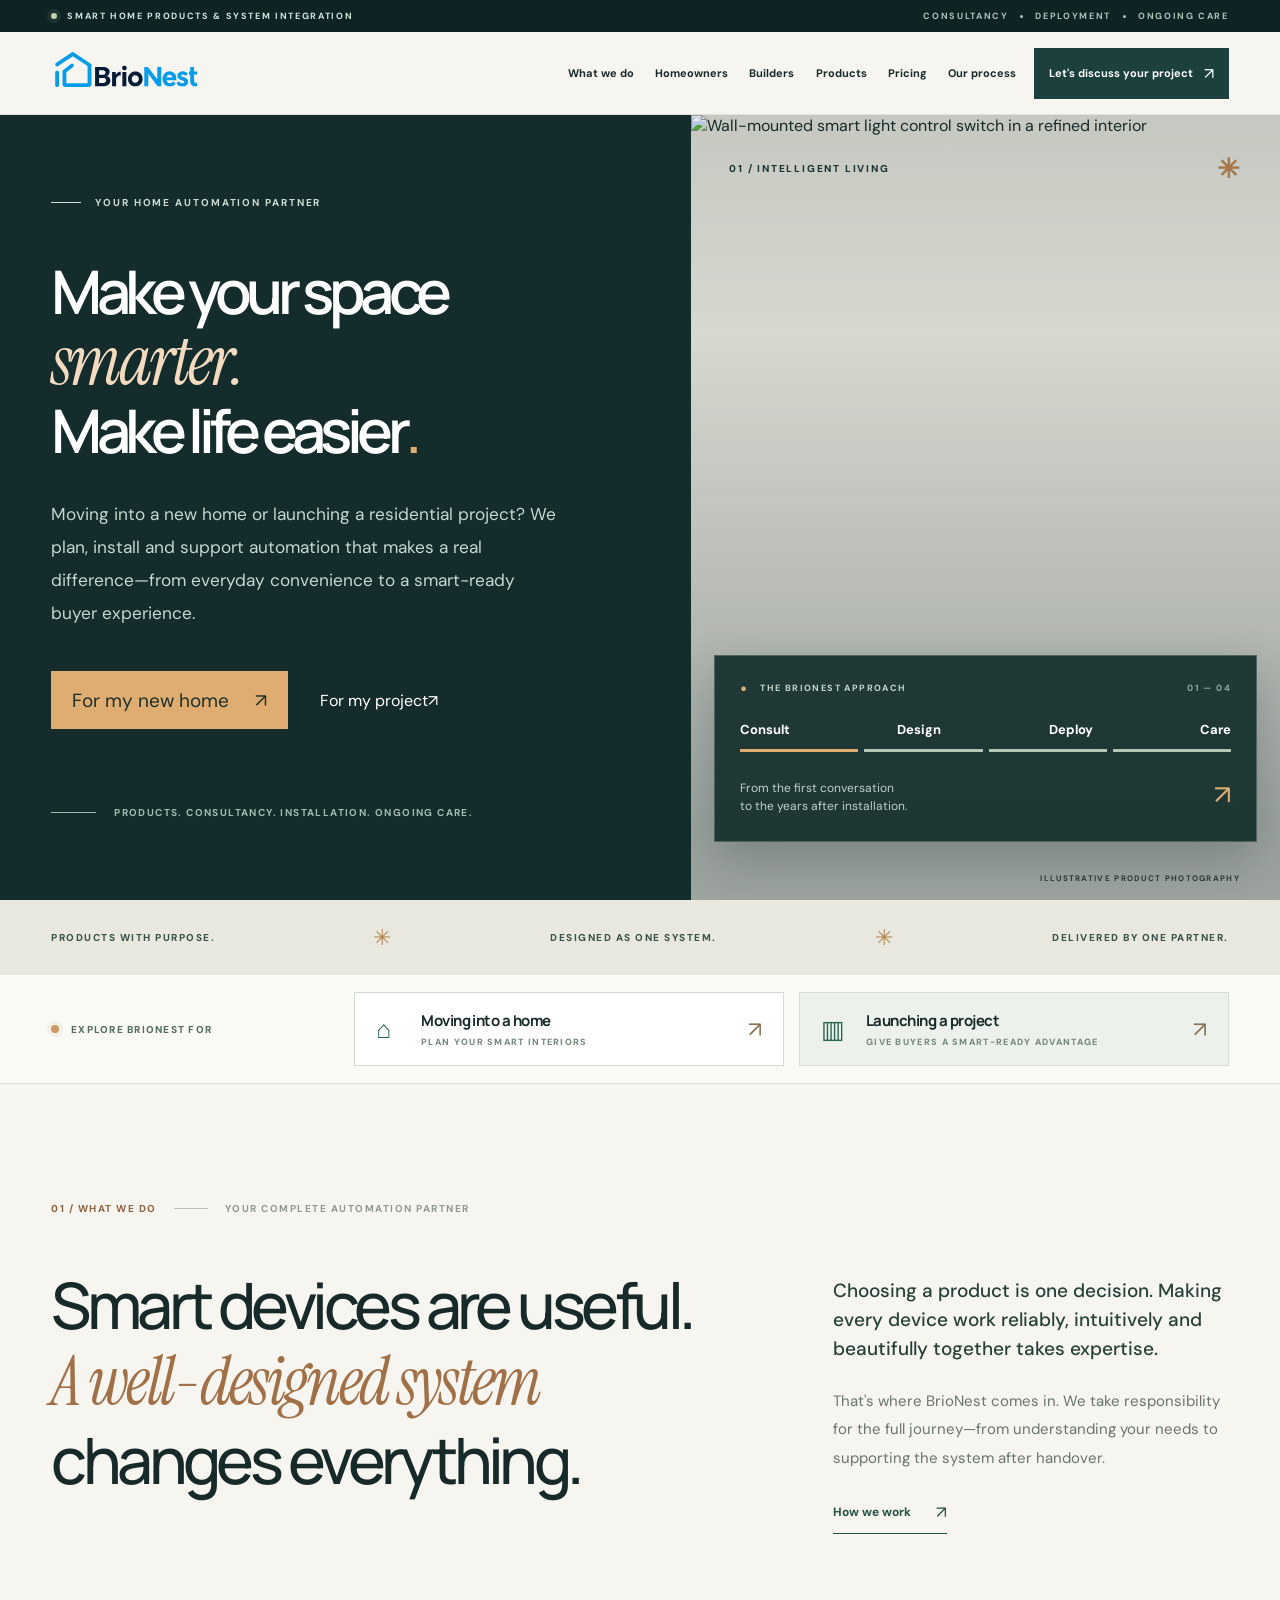
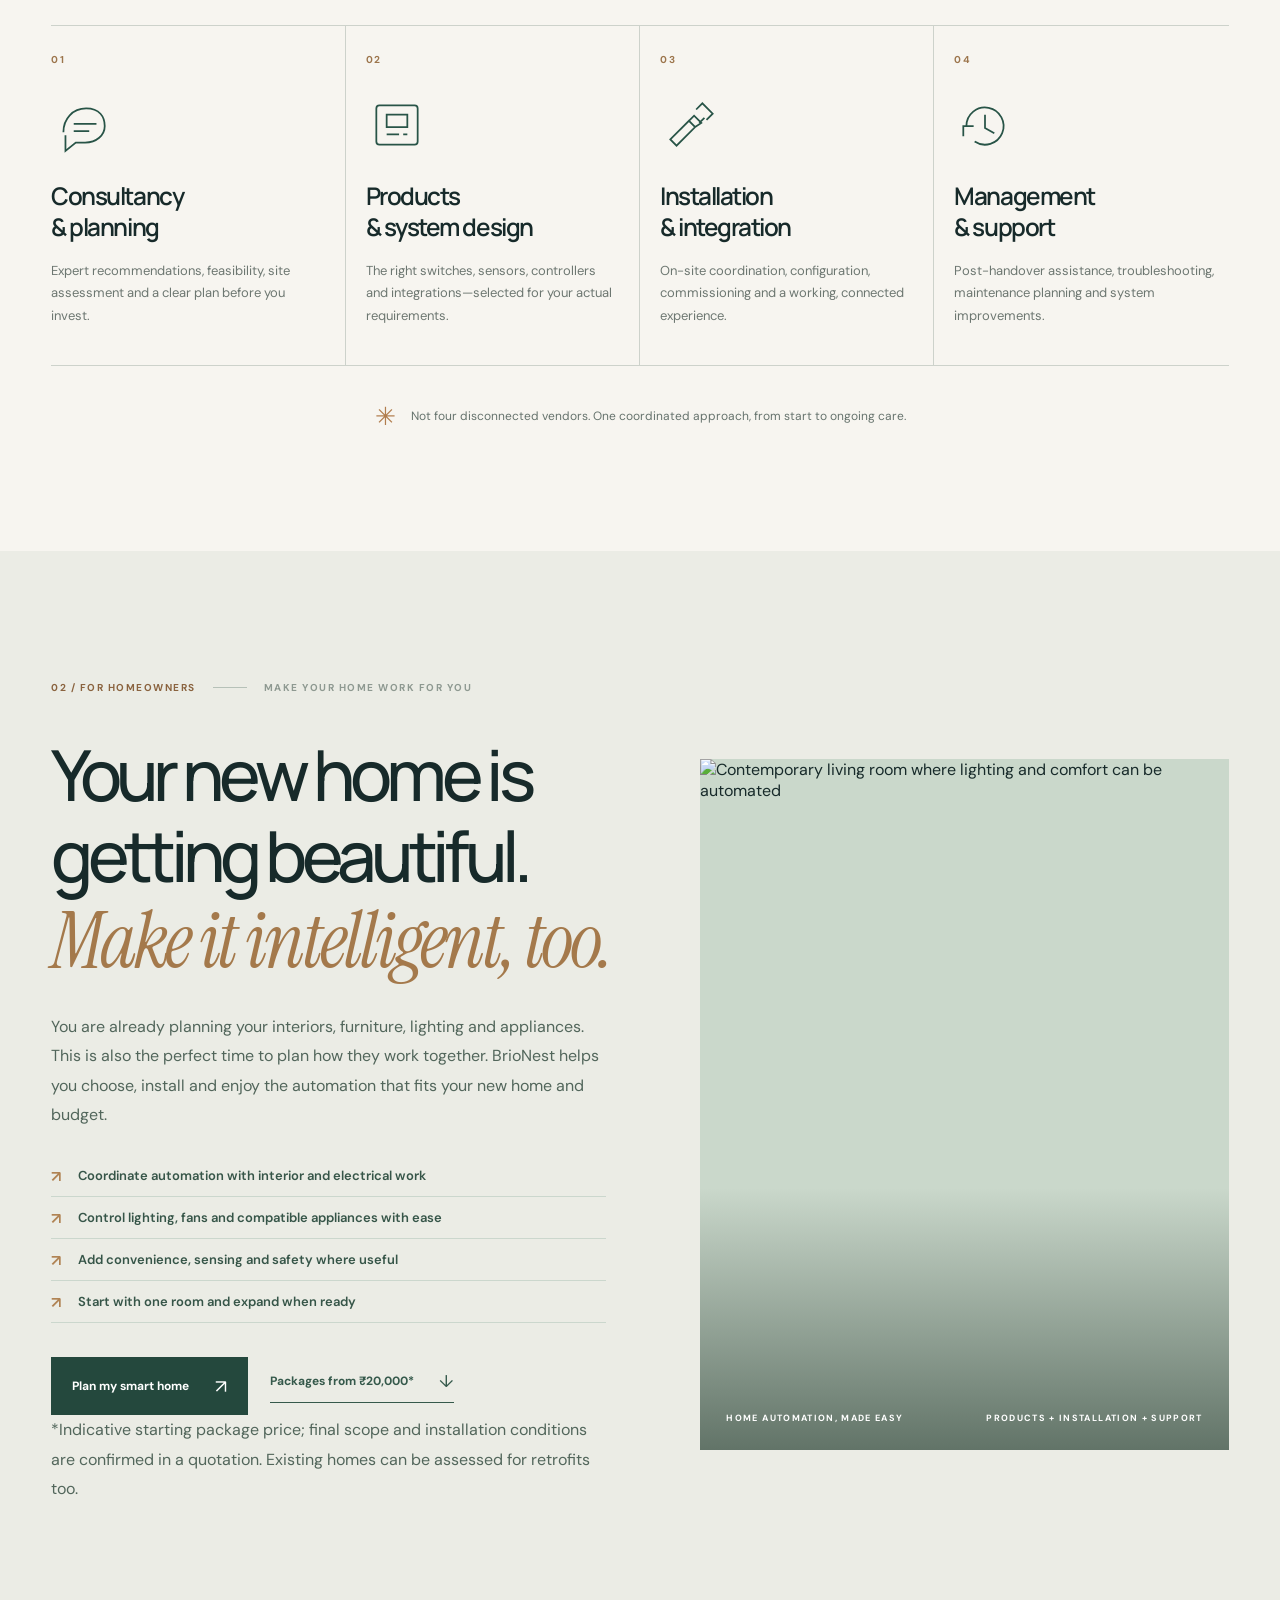
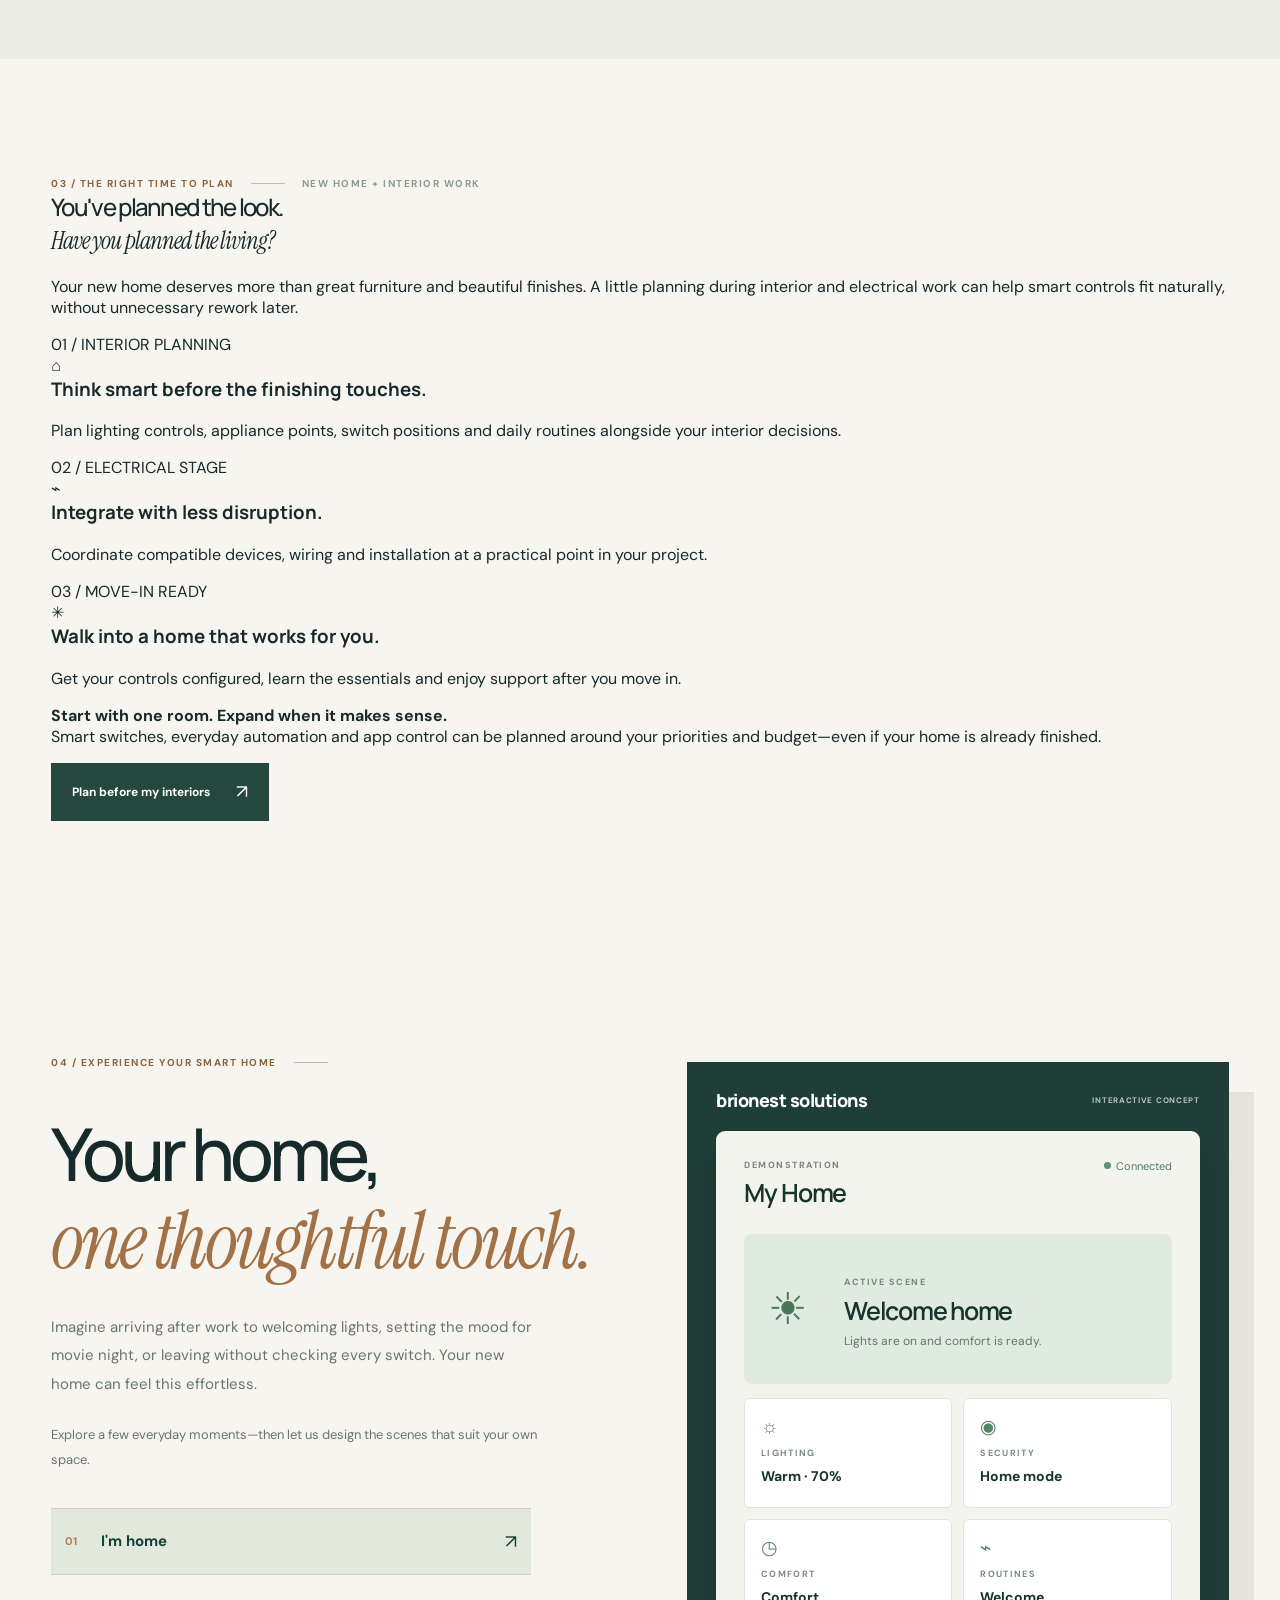
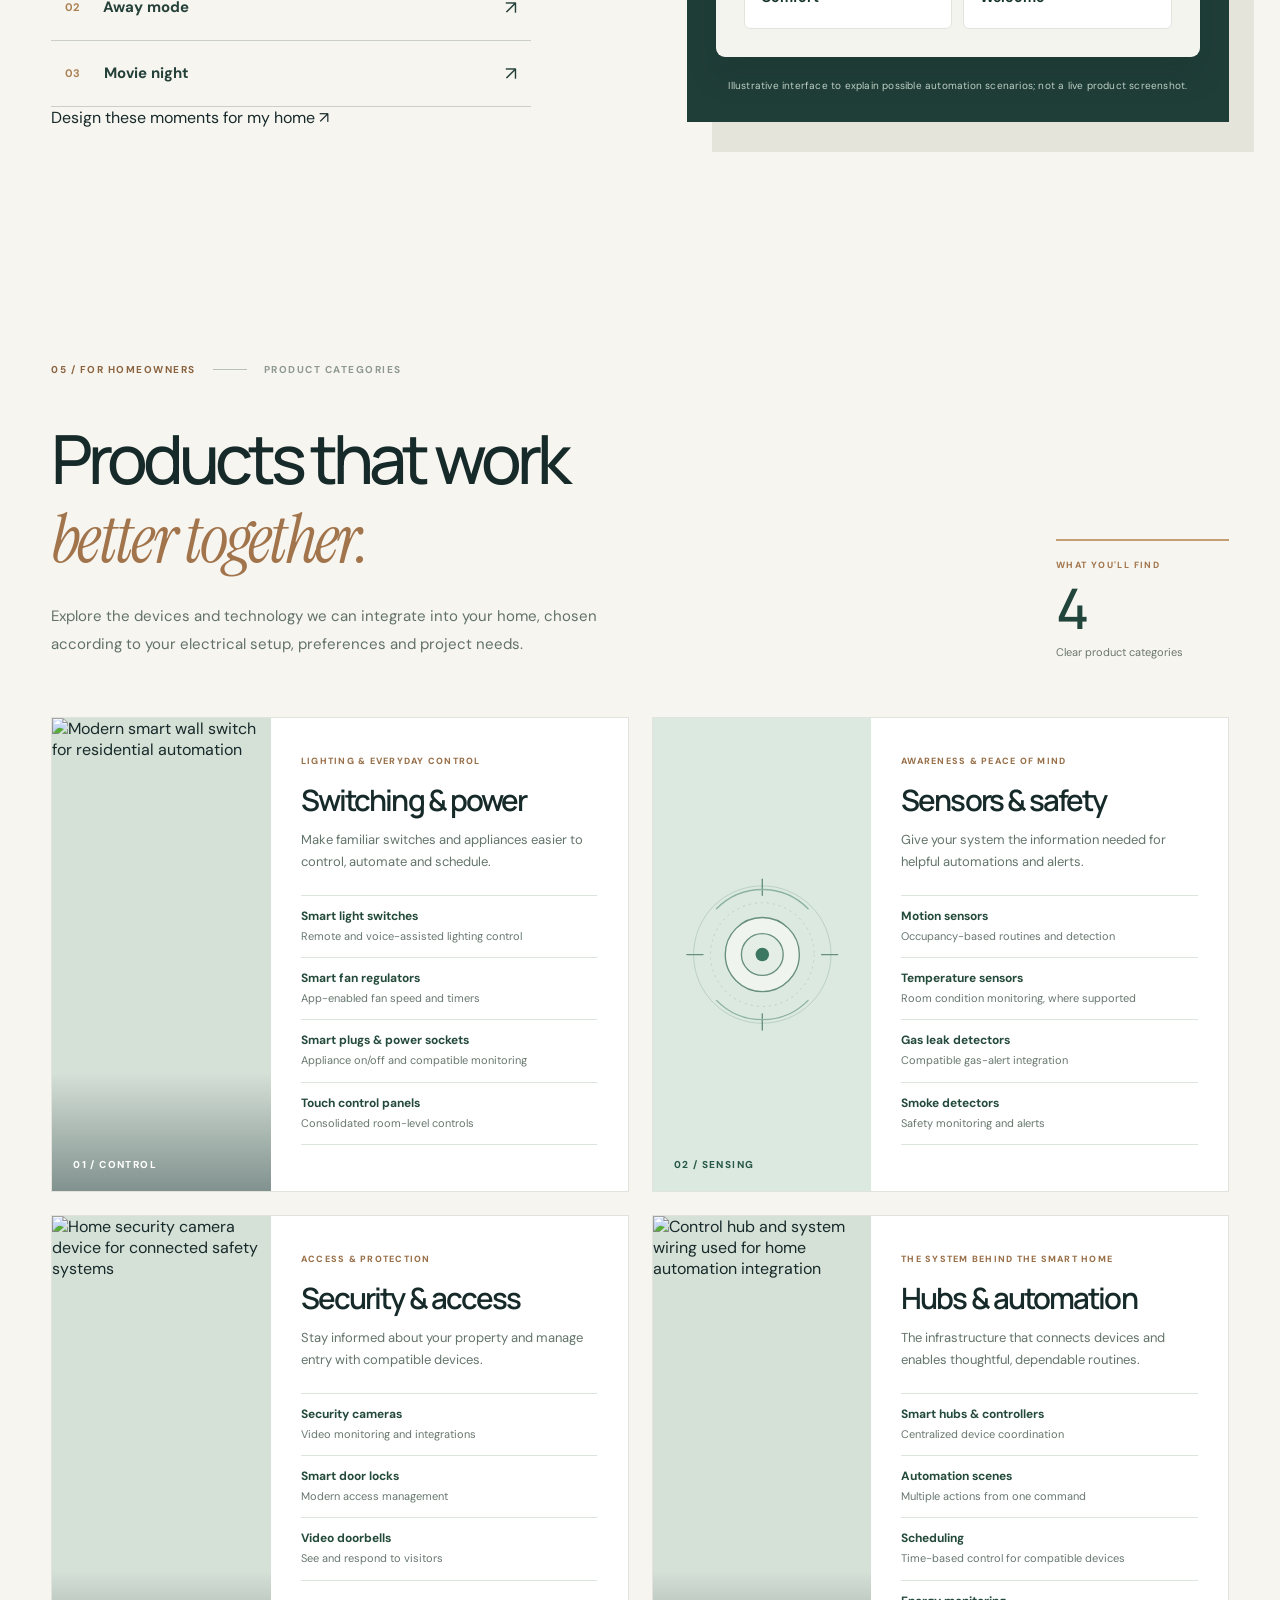
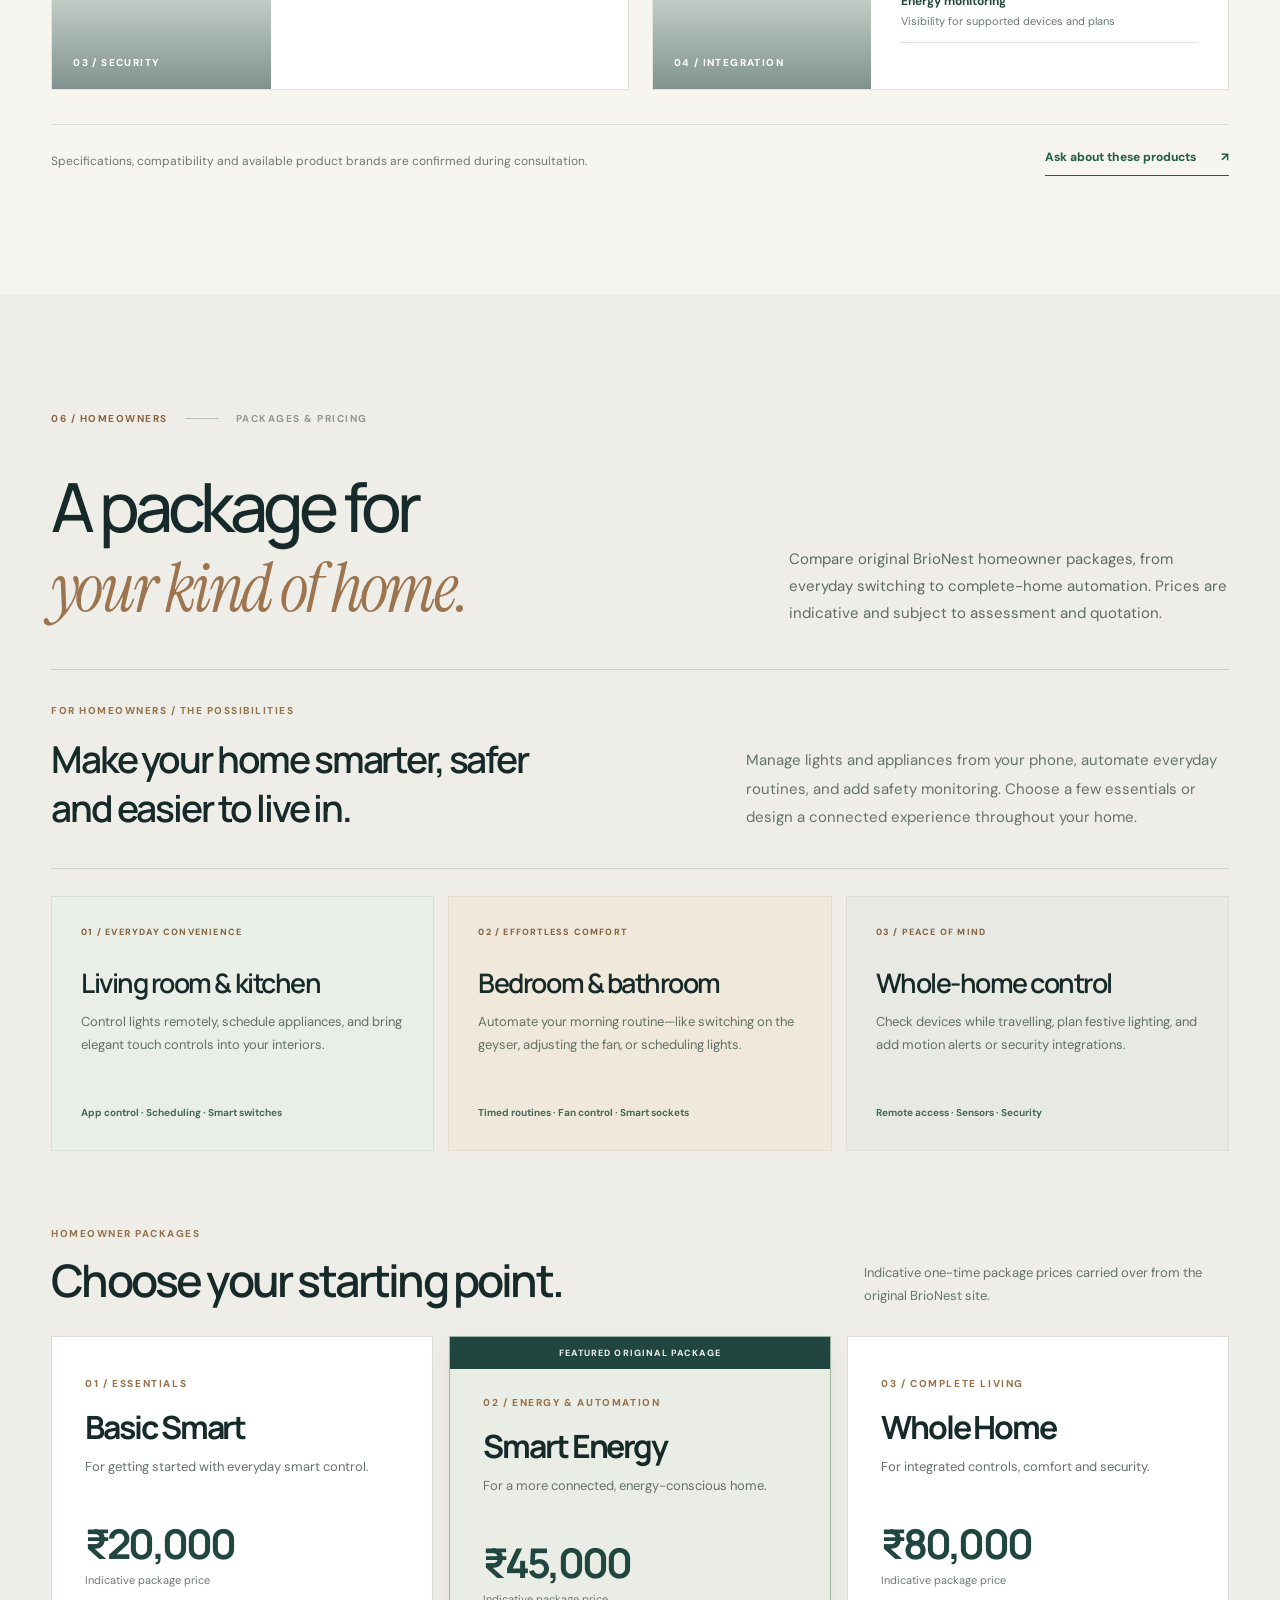
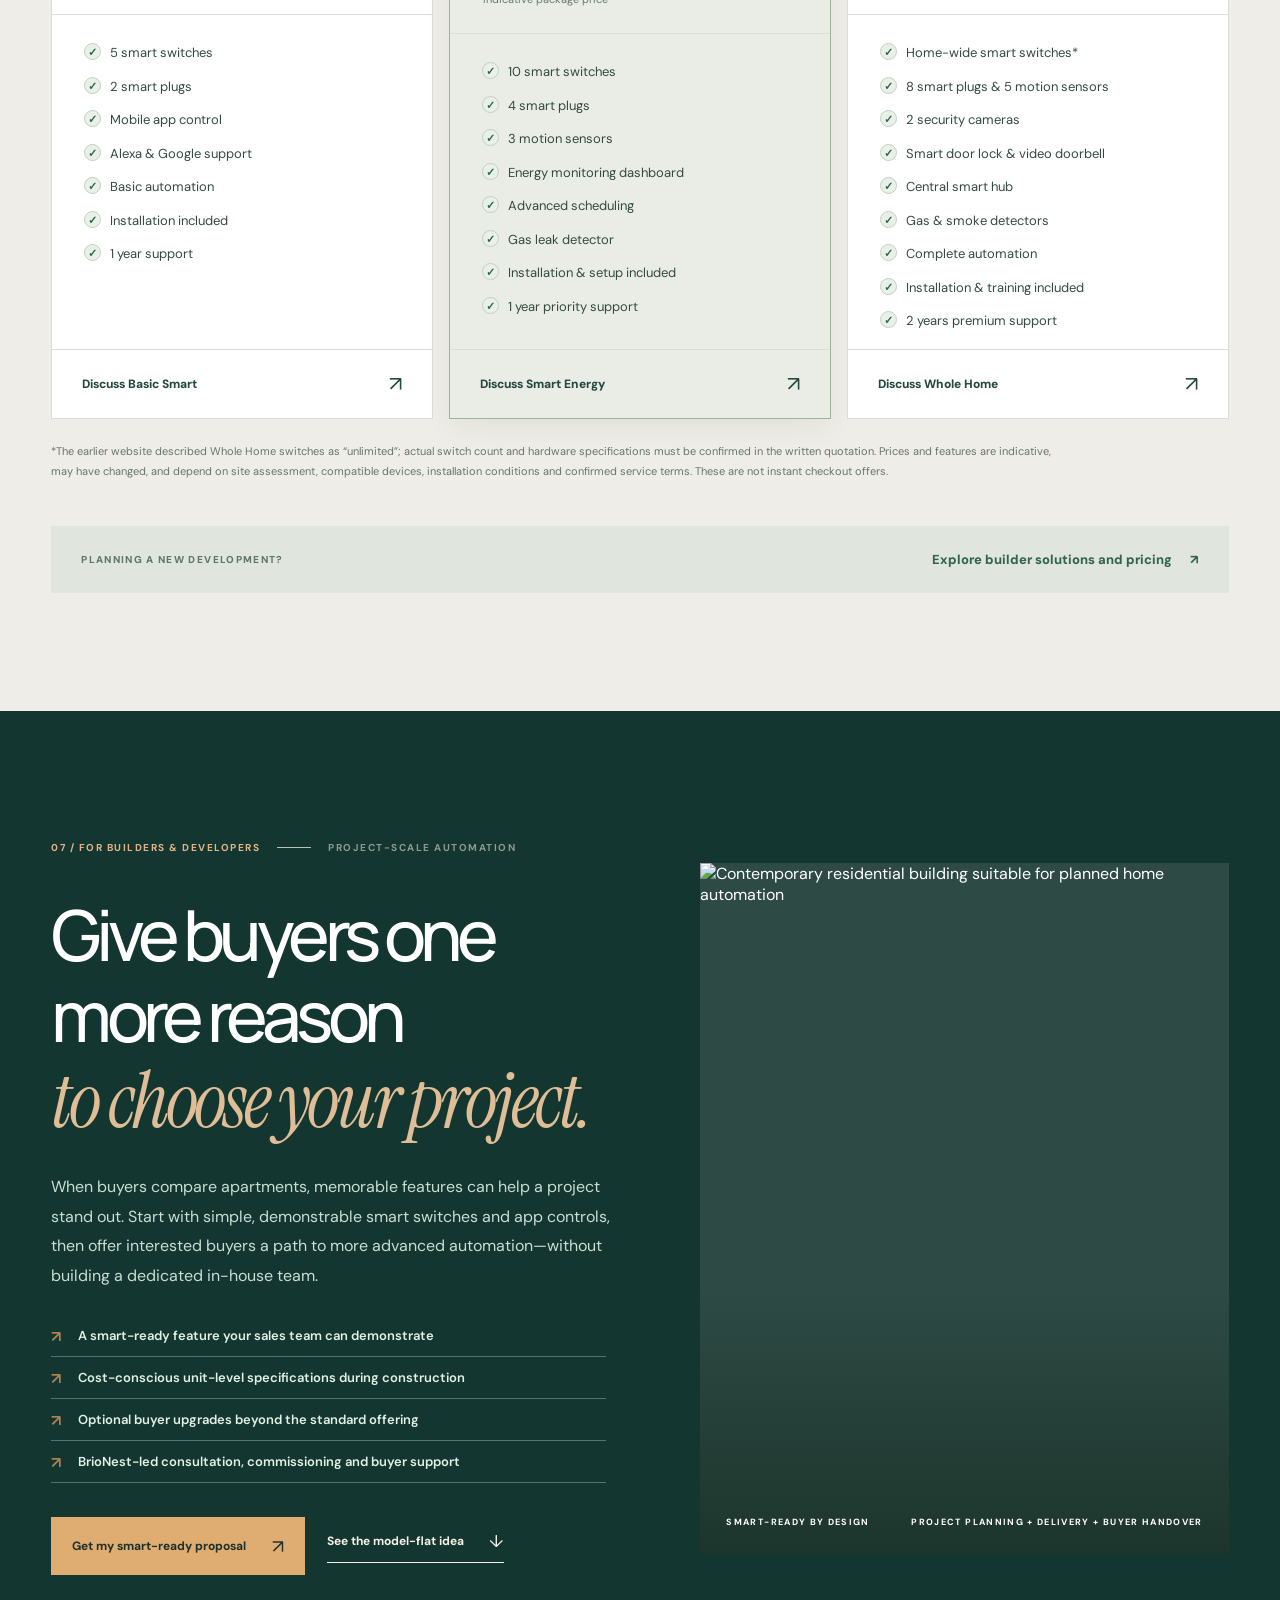
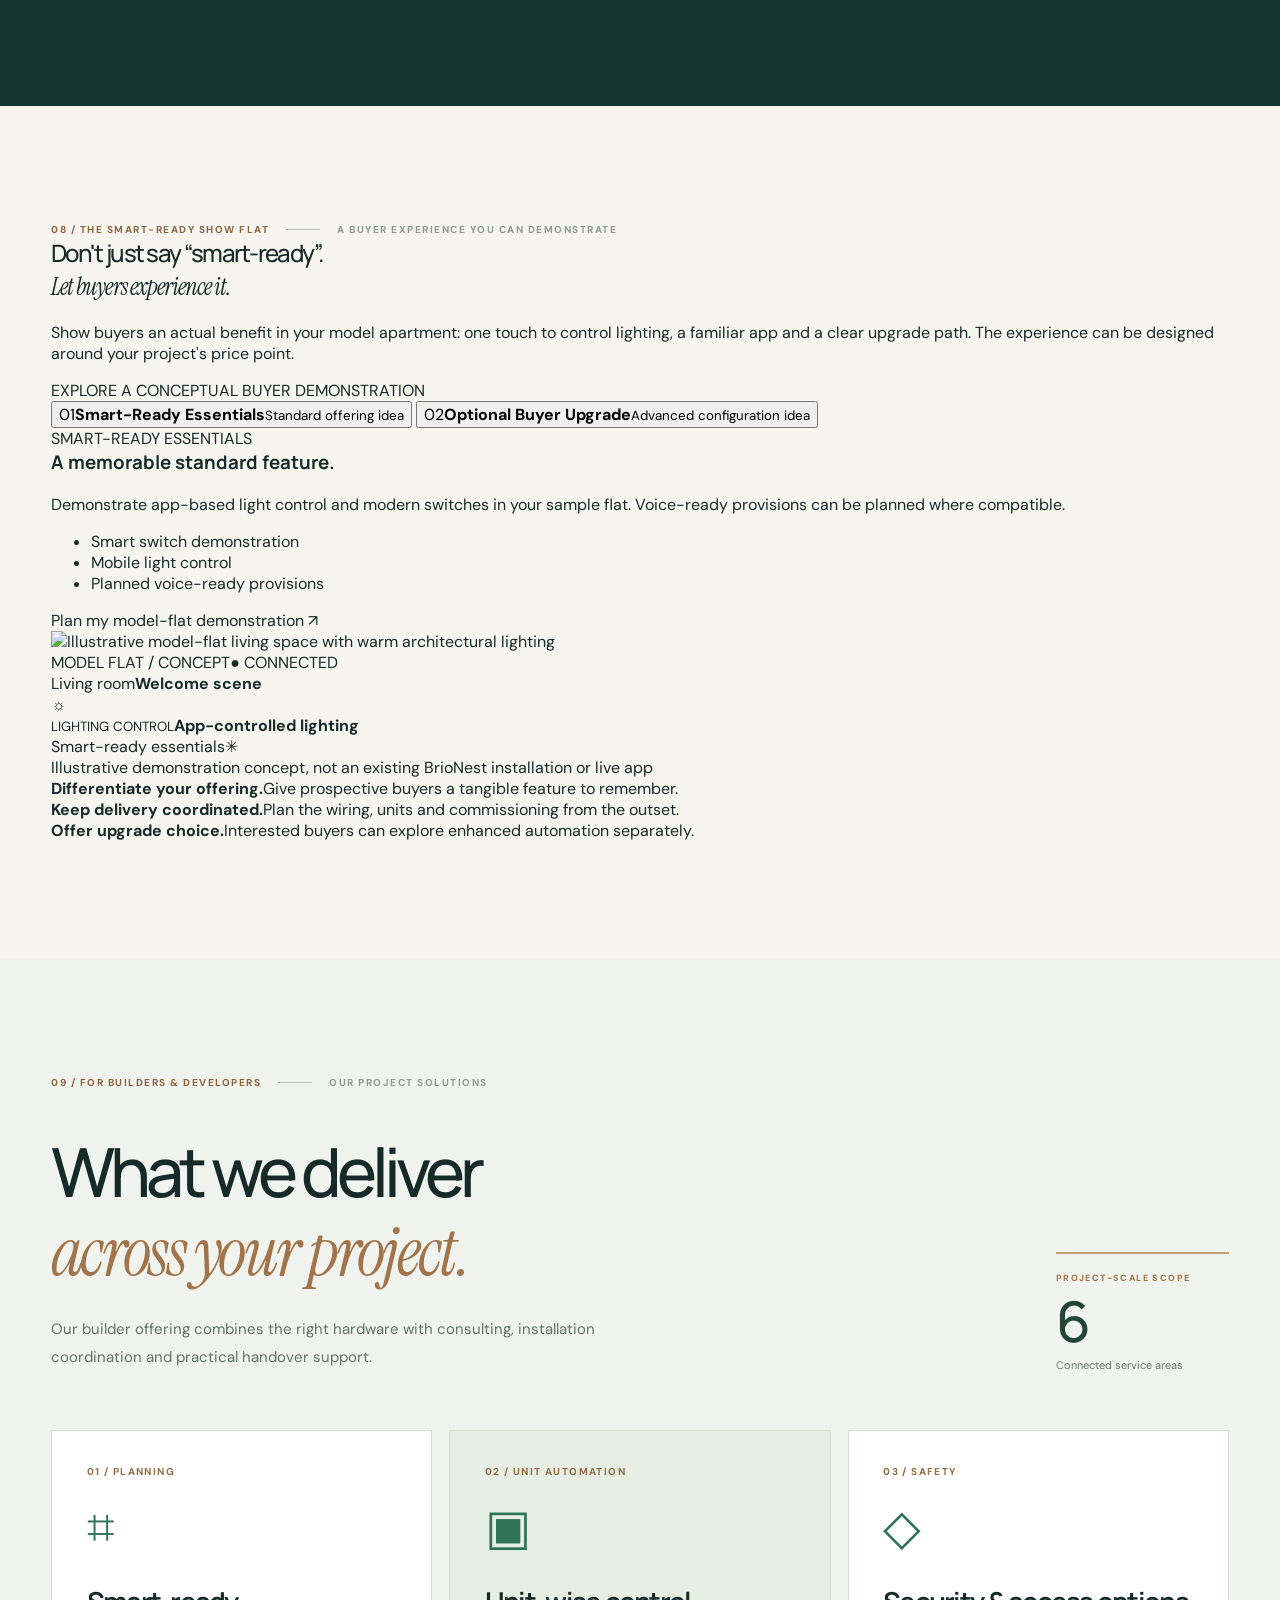
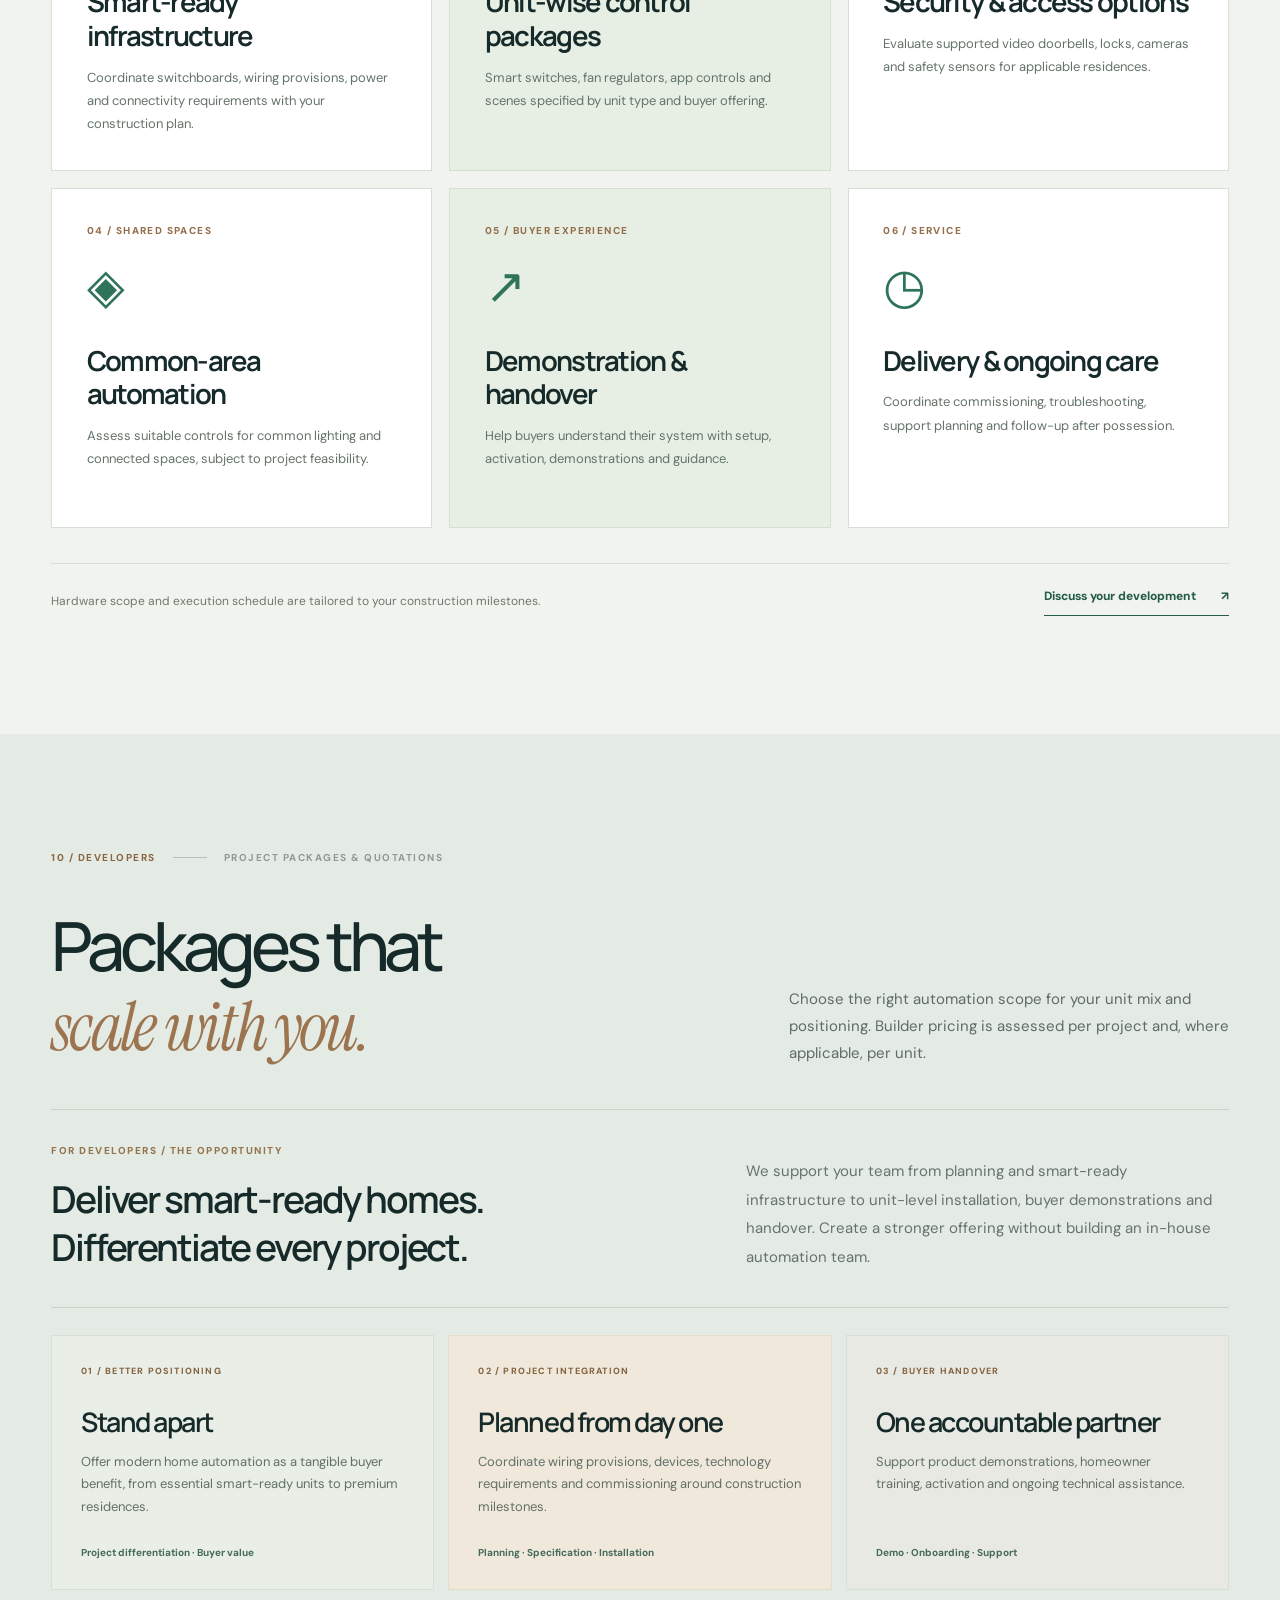
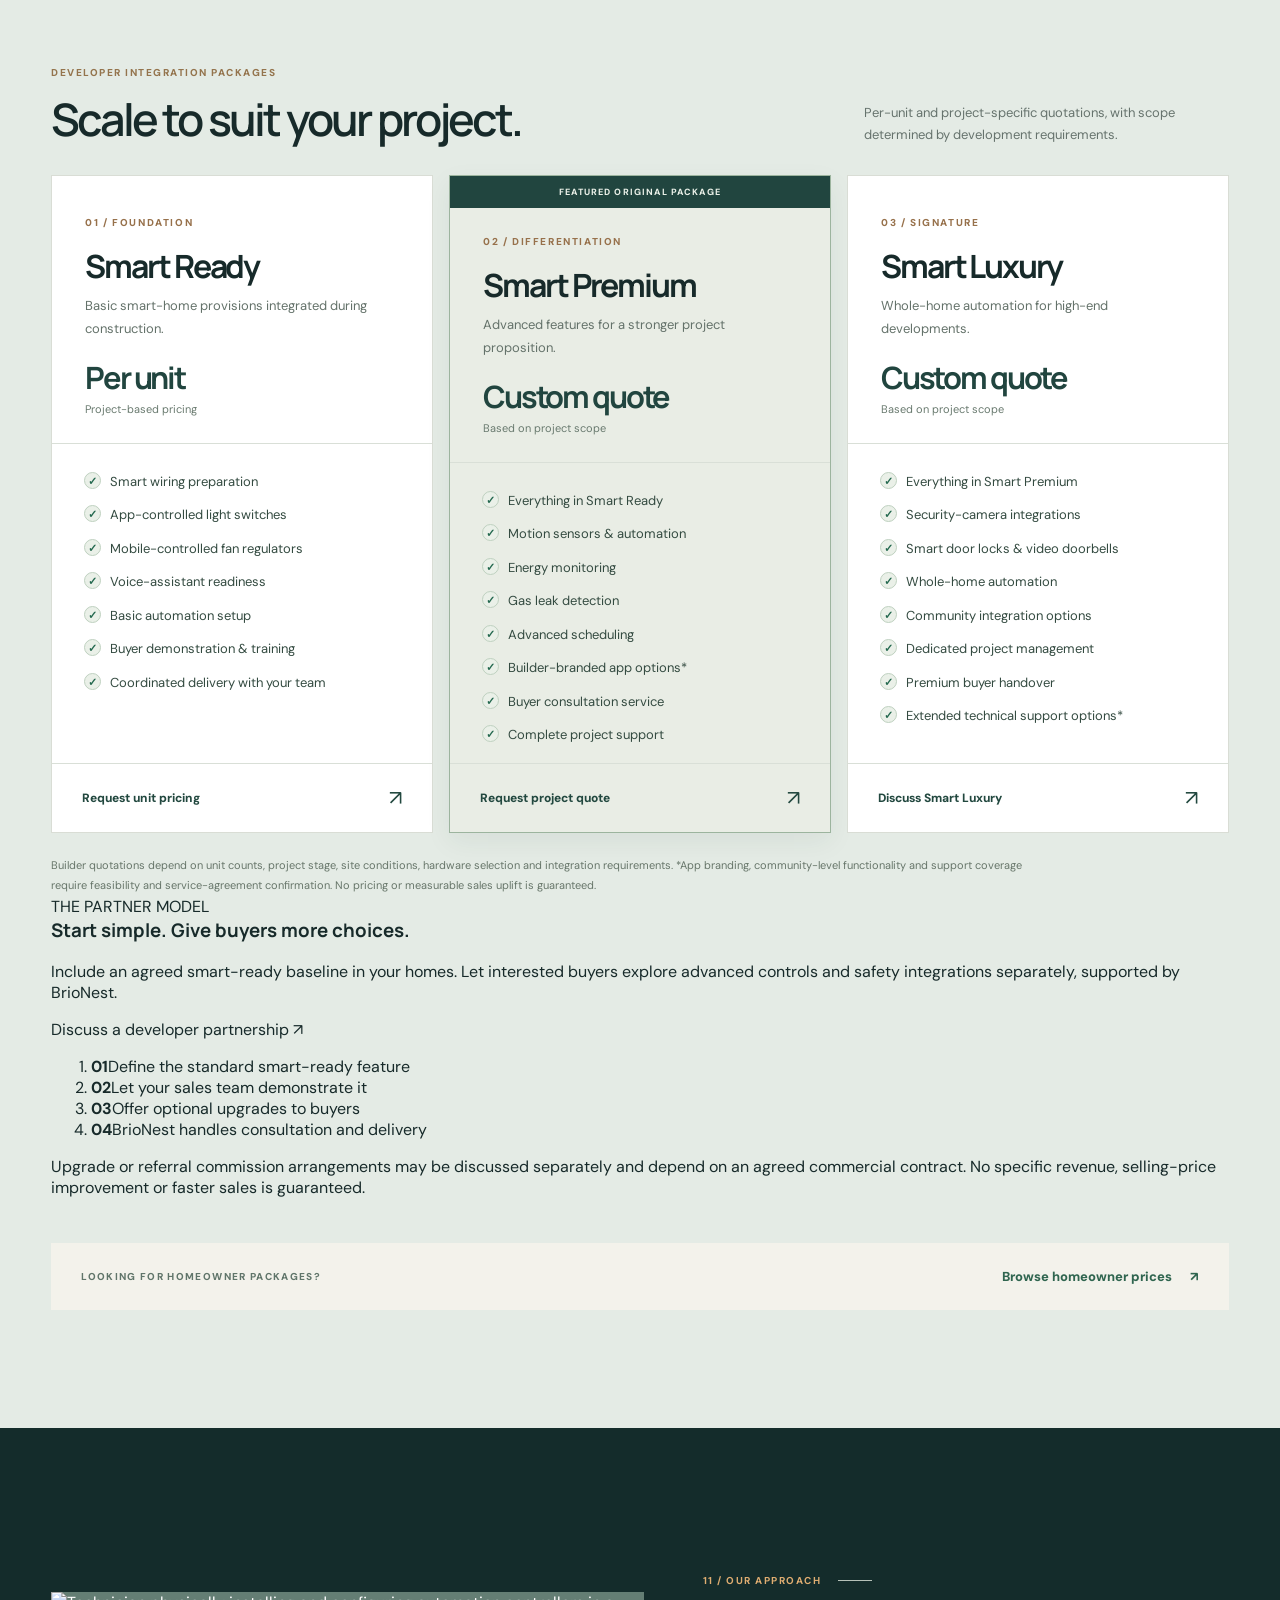
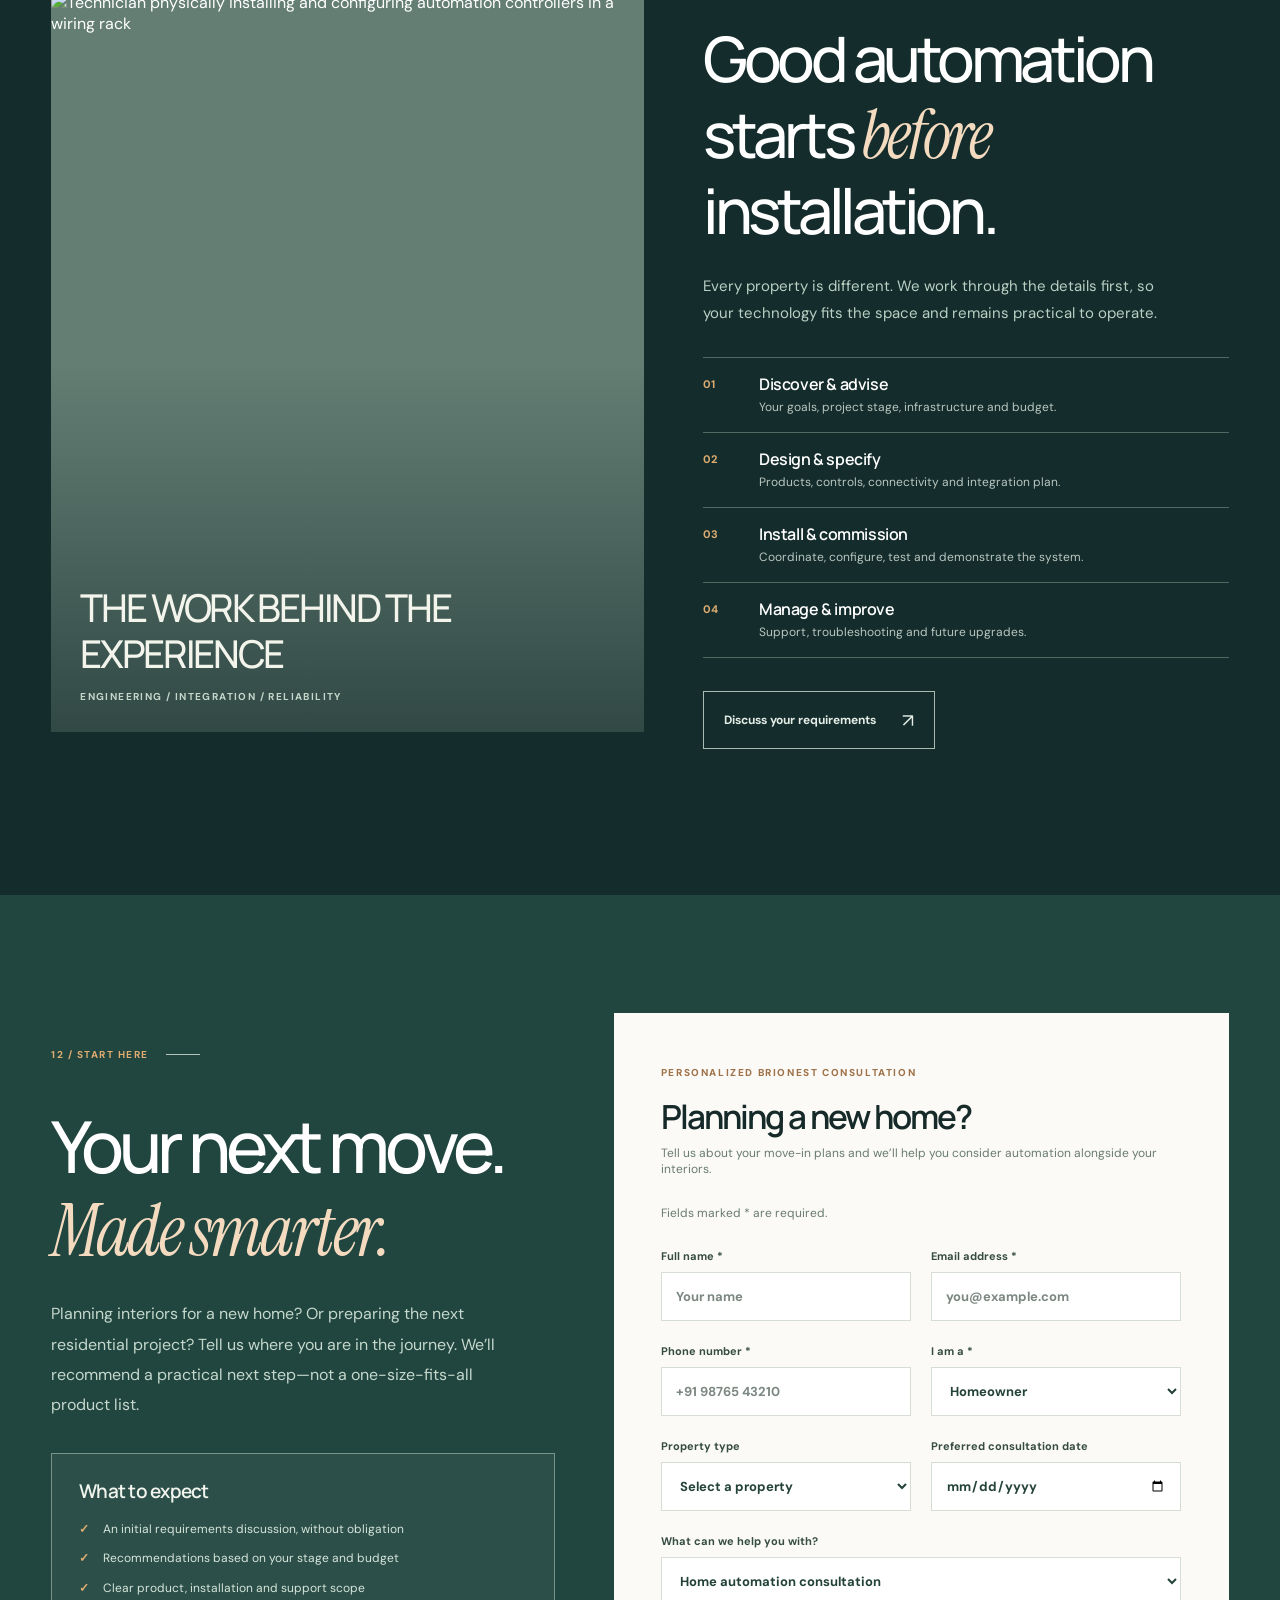
==== commit ba29b4ea: "feat: add stage-aware home/builder enquiry fields and commercial partnership explanation" ====
--- a/index.html
+++ b/index.html
@@ -319,7 +319,13 @@
         <p class="pricing-fineprint">Builder quotations depend on unit counts, project stage, site conditions, hardware selection and integration requirements. *App branding, community-level functionality and support coverage require feasibility and service-agreement confirmation. No pricing or measurable sales uplift is guaranteed.</p>
       
 </div>
-      <div class="pricing-bridge"><span>LOOKING FOR HOMEOWNER PACKAGES?</span><a href="#pricing">Browse homeowner prices <span aria-hidden="true">↗</span></a></div>
+      
+      <div class="partner-opportunity" data-reveal>
+        <div class="partner-opportunity-lead"><span>THE PARTNER MODEL</span><h3>Start simple. Give buyers more choices.</h3><p>Include an agreed smart-ready baseline in your homes. Let interested buyers explore advanced controls and safety integrations separately, supported by BrioNest.</p><a href="#contact" data-audience="builder" data-interest="Builder project automation">Discuss a developer partnership <span aria-hidden="true">↗</span></a></div>
+        <ol class="partner-opportunity-steps"><li><b>01</b><span>Define the standard smart-ready feature</span></li><li><b>02</b><span>Let your sales team demonstrate it</span></li><li><b>03</b><span>Offer optional upgrades to buyers</span></li><li><b>04</b><span>BrioNest handles consultation and delivery</span></li></ol>
+        <p class="partner-opportunity-note">Upgrade or referral commission arrangements may be discussed separately and depend on an agreed commercial contract. No specific revenue, selling-price improvement or faster sales is guaranteed.</p>
+      </div>
+<div class="pricing-bridge"><span>LOOKING FOR HOMEOWNER PACKAGES?</span><a href="#pricing">Browse homeowner prices <span aria-hidden="true">↗</span></a></div>
     </div>
   </section>
   <section class="process section-space" id="process">
@@ -344,10 +350,10 @@
 
   <section class="contact-section section-space" id="contact">
     <div class="shell contact-layout">
-      <div class="contact-copy" data-reveal><div class="section-kicker light-kicker"><span>12 / START HERE</span><span class="kicker-line"></span></div><h2>Let's build a<br><em>smarter space.</em></h2><p>Planning a home? Retrofitting an existing space? Building a residential project? Tell us a little about it—we'll help identify the right next step. Your initial consultation is free, without pressure or obligation.</p><div class="expect-panel"><strong>What to expect</strong><ul><li>Free initial home assessment</li><li>A customized plan for your space</li><li>Transparent package and installation pricing</li><li>Live product demonstration where available</li><li>Answers to your questions, with no obligation</li></ul></div><div class="contact-direct"><span>CONTACT BRIONEST SOLUTIONS</span><a href="tel:+919833574794">+91 98335 74794</a><a href="mailto:info@brionest.com">info@brionest.com</a></div><div class="contact-promise"><span class="promise-icon">✳</span><span>PRODUCTS + CONSULTANCY + EXECUTION + ONGOING CARE</span></div></div>
+      <div class="contact-copy" data-reveal><div class="section-kicker light-kicker"><span>12 / START HERE</span><span class="kicker-line"></span></div><h2>Your next move.<br><em>Made smarter.</em></h2><p>Planning interiors for a new home? Or preparing the next residential project? Tell us where you are in the journey. We’ll recommend a practical next step—not a one-size-fits-all product list.</p><div class="expect-panel"><strong>What to expect</strong><ul><li>An initial requirements discussion, without obligation</li><li>Recommendations based on your stage and budget</li><li>Clear product, installation and support scope</li><li>A demo or project proposal where appropriate</li></ul></div><div class="contact-direct"><span>CONTACT BRIONEST SOLUTIONS</span><a href="tel:+919833574794">+91 98335 74794</a><a href="mailto:info@brionest.com">info@brionest.com</a></div><div class="contact-promise"><span class="promise-icon">✳</span><span>PRODUCTS + CONSULTANCY + EXECUTION + ONGOING CARE</span></div></div>
       <div class="contact-form-panel" data-reveal>
         <form id="consultation-form" novalidate>
-          <div class="form-heading"><span>PROJECT ENQUIRY</span><h3>Tell us what you have in mind.</h3><p>Fields marked * are required.</p></div>
+          <div class="form-heading"><span>PERSONALIZED BRIONEST CONSULTATION</span><h3 id="enquiry-heading">Planning a new home?</h3><p id="enquiry-subheading">Tell us about your move-in plans and we’ll help you consider automation alongside your interiors.</p><p class="form-required-note">Fields marked * are required.</p></div>
           <div class="fields">
             <label>Full name *<input type="text" name="name" required maxlength="120" autocomplete="name" placeholder="Your name"></label>
             <label>Email address *<input type="email" name="email" required maxlength="254" autocomplete="email" placeholder="you@example.com"></label>
@@ -356,7 +362,22 @@
             <label>Property type<select name="propertyType"><option value="">Select a property</option><option value="apartment">Apartment</option><option value="villa">Independent villa</option><option value="builder-project">Builder project</option><option value="office">Office / commercial</option></select></label>
             <label>Preferred consultation date<input type="date" name="preferredDate"></label>
             <label class="full-field">What can we help you with?<select name="interest"><option value="Home automation consultation">Home automation consultation</option><option value="Products and system design">Products & system design</option><option value="Installation and integration">Installation & integration</option><option value="Maintenance and support">Maintenance & support</option><option value="Builder project automation">Builder project automation</option></select></label>
-            <label class="full-field">Tell us about your project<textarea name="message" maxlength="1800" rows="3" placeholder="Your property, current stage, requirements..."></textarea></label>
+
+            <div class="full-field journey-fields" id="homeowner-details" data-form-for="homeowner">
+              <div class="journey-fields-heading"><strong>Where are you on your home journey?</strong><span>We'll tailor the recommendation to your timeline.</span></div>
+              <div class="journey-input-grid">
+                <label>Home stage<select name="homeStage"><option value="">Choose your current stage</option><option value="Planning to buy / possession soon">Planning to buy / possession soon</option><option value="Interiors being planned">Interiors being planned</option><option value="Electrical work underway">Electrical work underway</option><option value="Already moved in / retrofit">Already moved in / retrofit</option></select></label>
+                <label>What matters most?<select name="homeFocus"><option value="">Choose a priority</option><option value="Lighting and everyday convenience">Lighting & everyday convenience</option><option value="Security and safety">Security & safety</option><option value="Energy monitoring / scheduling">Energy monitoring / scheduling</option><option value="Whole-home experience">Whole-home experience</option></select></label>
+              </div>
+            </div>
+            <div class="full-field journey-fields" id="builder-details" data-form-for="builder" hidden>
+              <div class="journey-fields-heading"><strong>Tell us about your upcoming development.</strong><span>We can plan a smart-ready offer that fits your construction stage.</span></div>
+              <div class="journey-input-grid">
+                <label>Project stage<select name="builderStage" disabled><option value="">Choose a project stage</option><option value="Concept / planning">Concept / planning</option><option value="Design / approvals">Design / approvals</option><option value="Construction / electrical stage">Construction / electrical stage</option><option value="Sales launch / model flat">Sales launch / model flat</option><option value="Near handover">Near handover</option></select></label>
+                <label>Approximate number of units<input type="number" name="approxUnits" disabled min="1" max="50000" step="1" inputmode="numeric" placeholder="e.g. 120"></label>
+              </div>
+            </div>
+            <label class="full-field">Anything else we should know?<textarea name="message" maxlength="1800" rows="3" placeholder="Your location, requirements, questions or preferred products..."></textarea></label>
           </div>
           <div class="form-bottom"><span>By submitting, you agree we may contact you about your enquiry.</span><button class="button button-primary" type="submit" id="submit-button">Book free consultation <span aria-hidden="true">↗</span></button></div>
           <p class="form-feedback" id="form-feedback" aria-live="polite" role="status"></p>
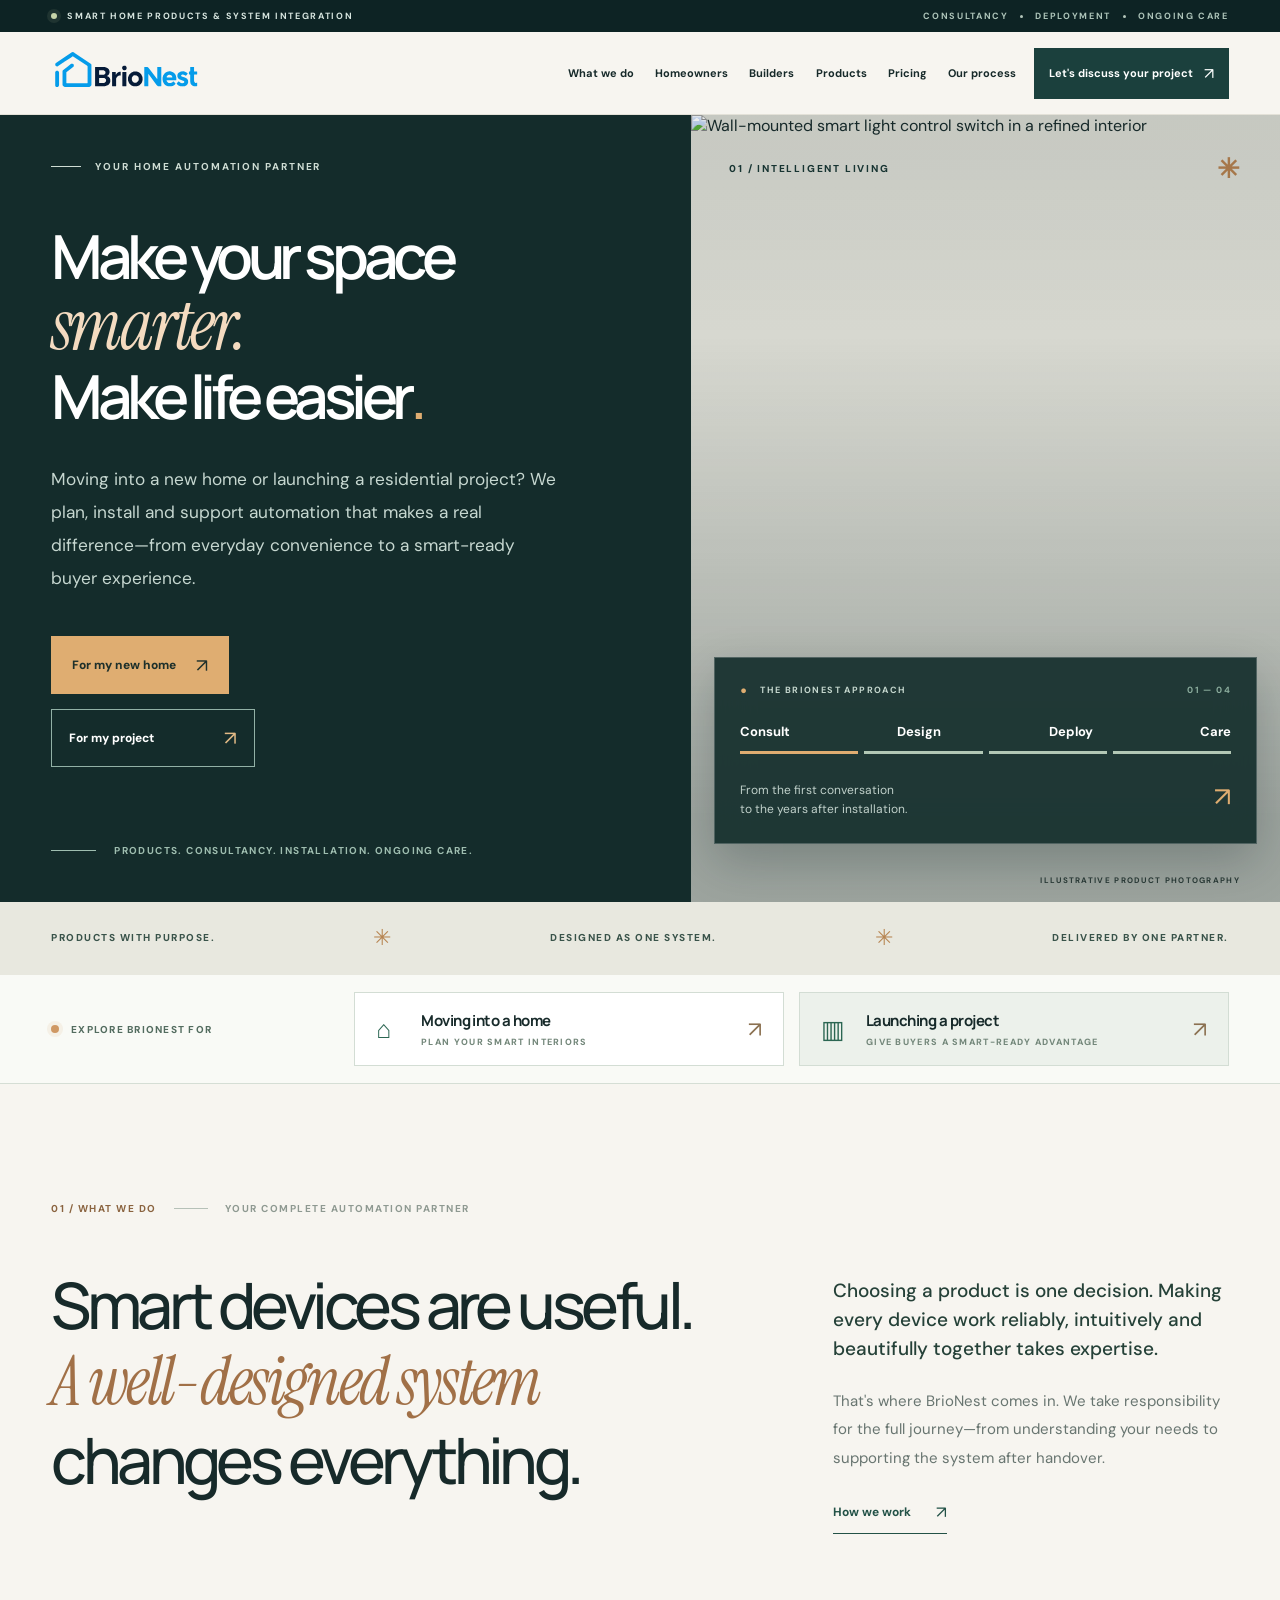
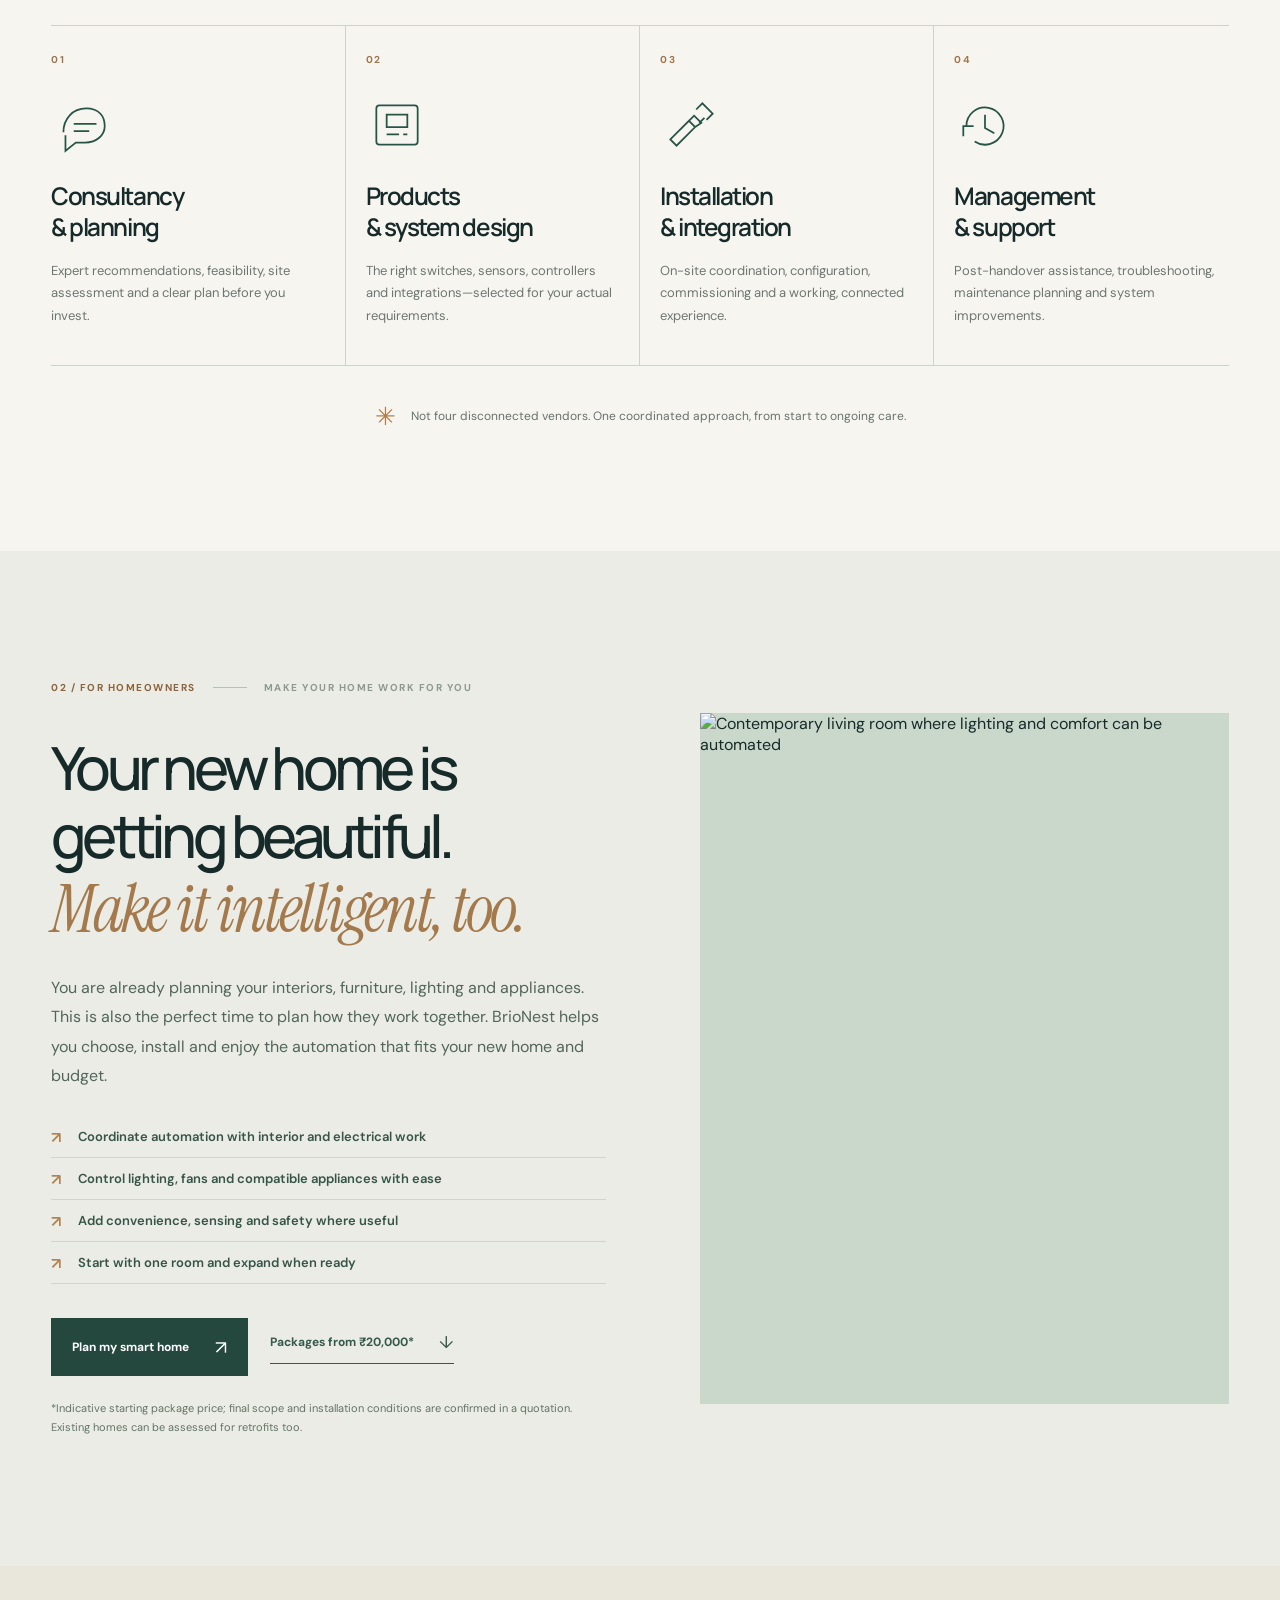
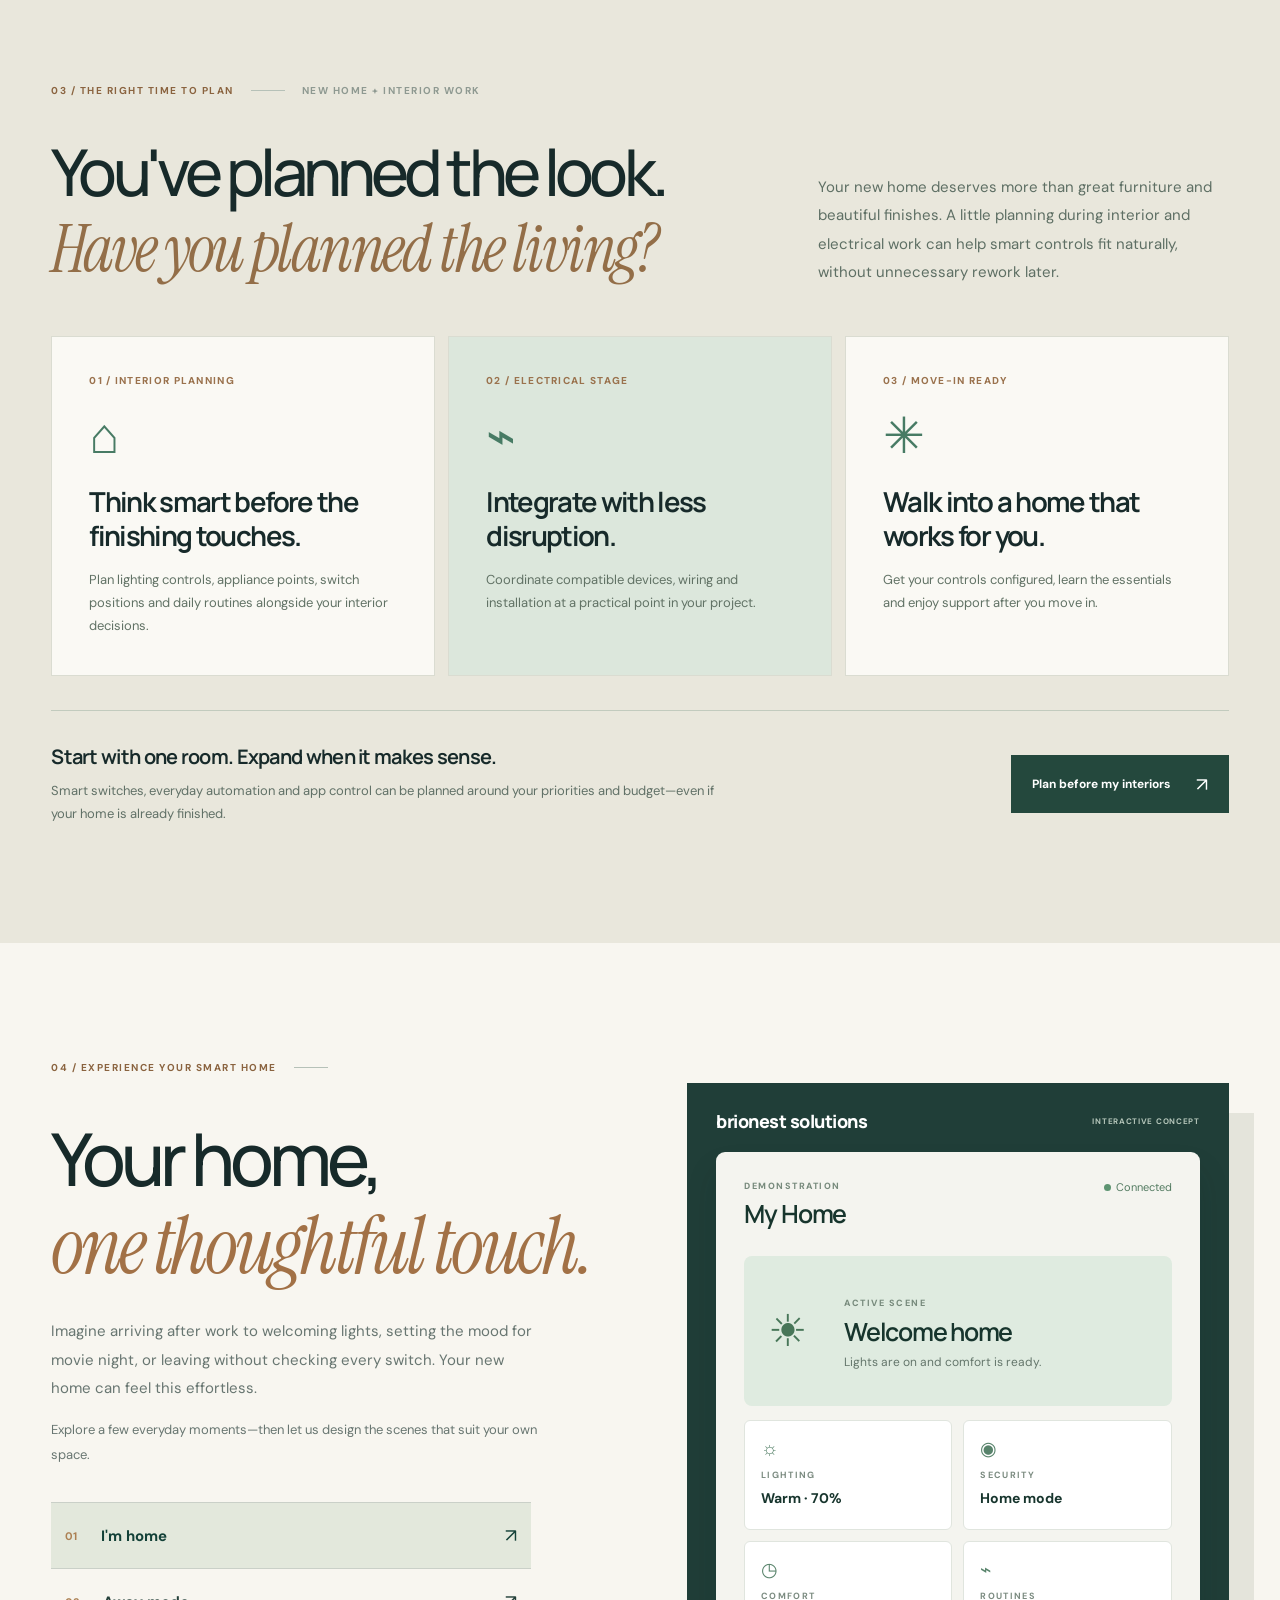
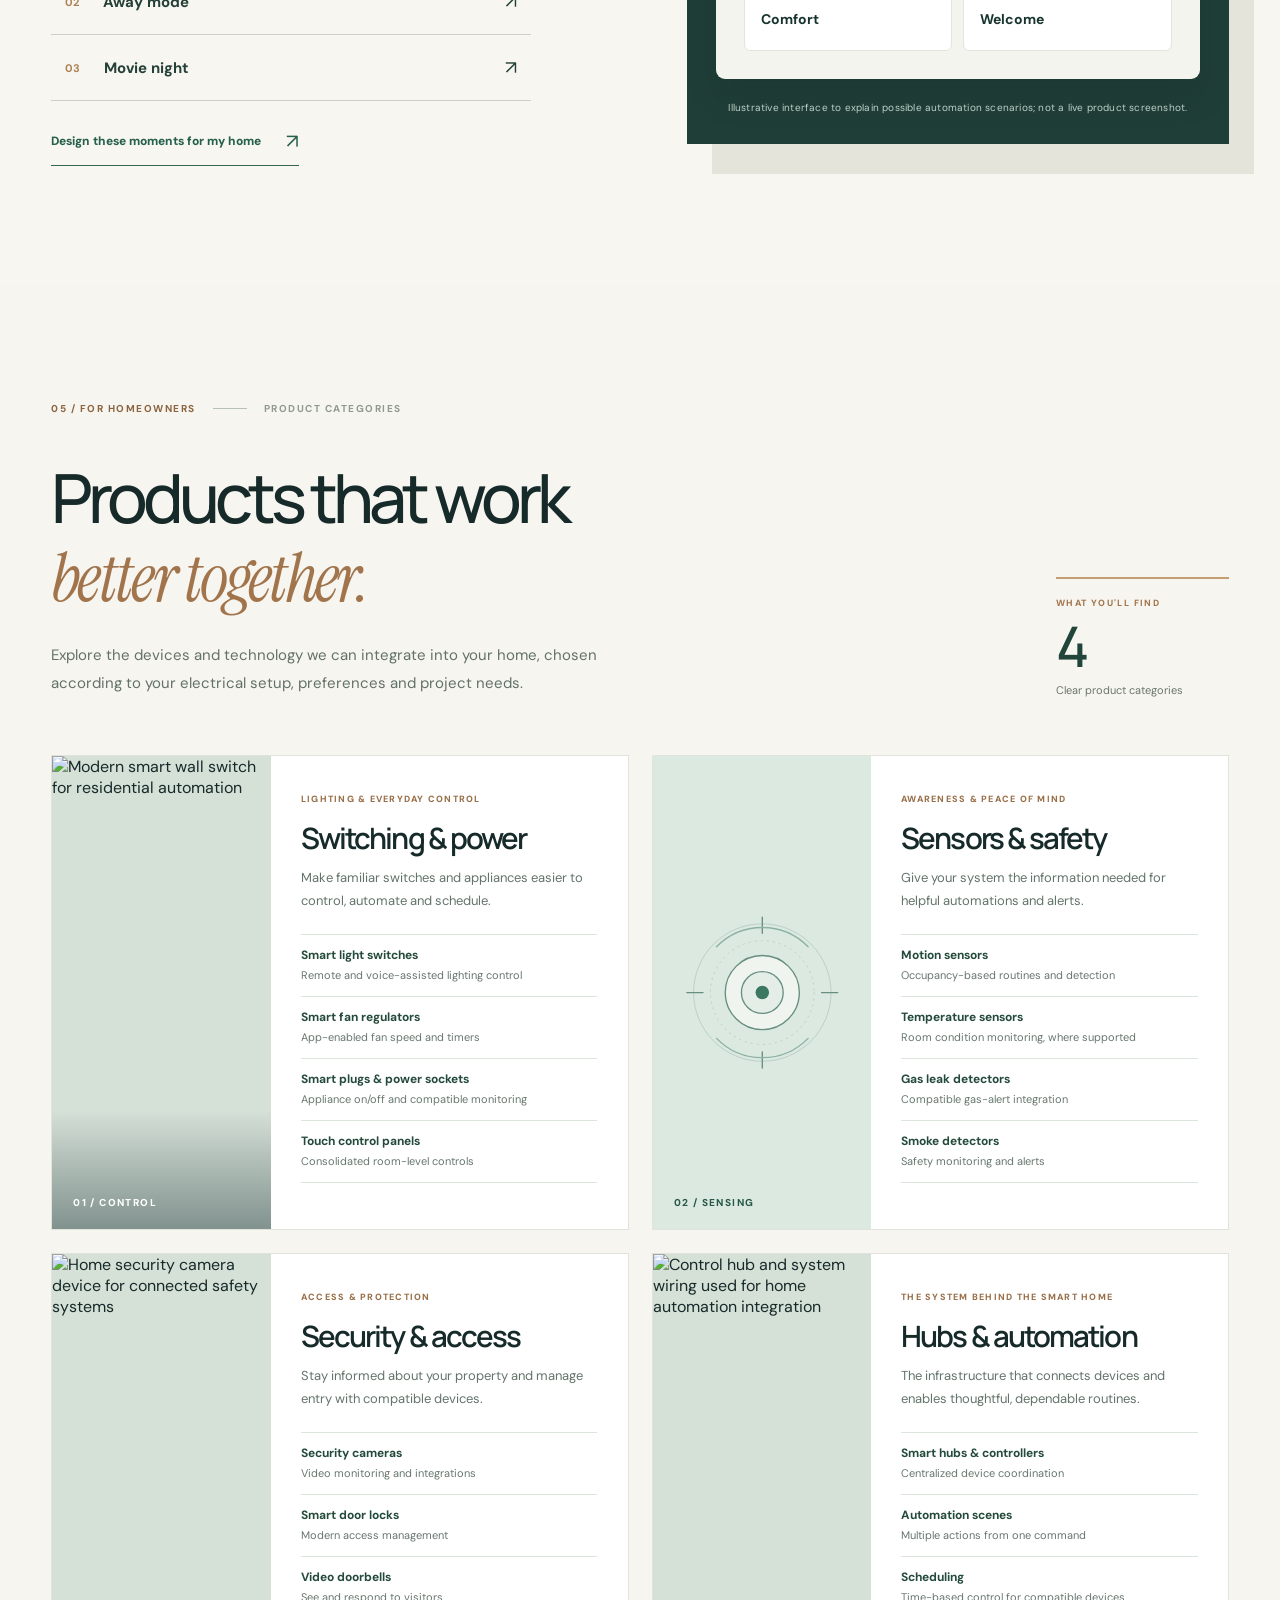
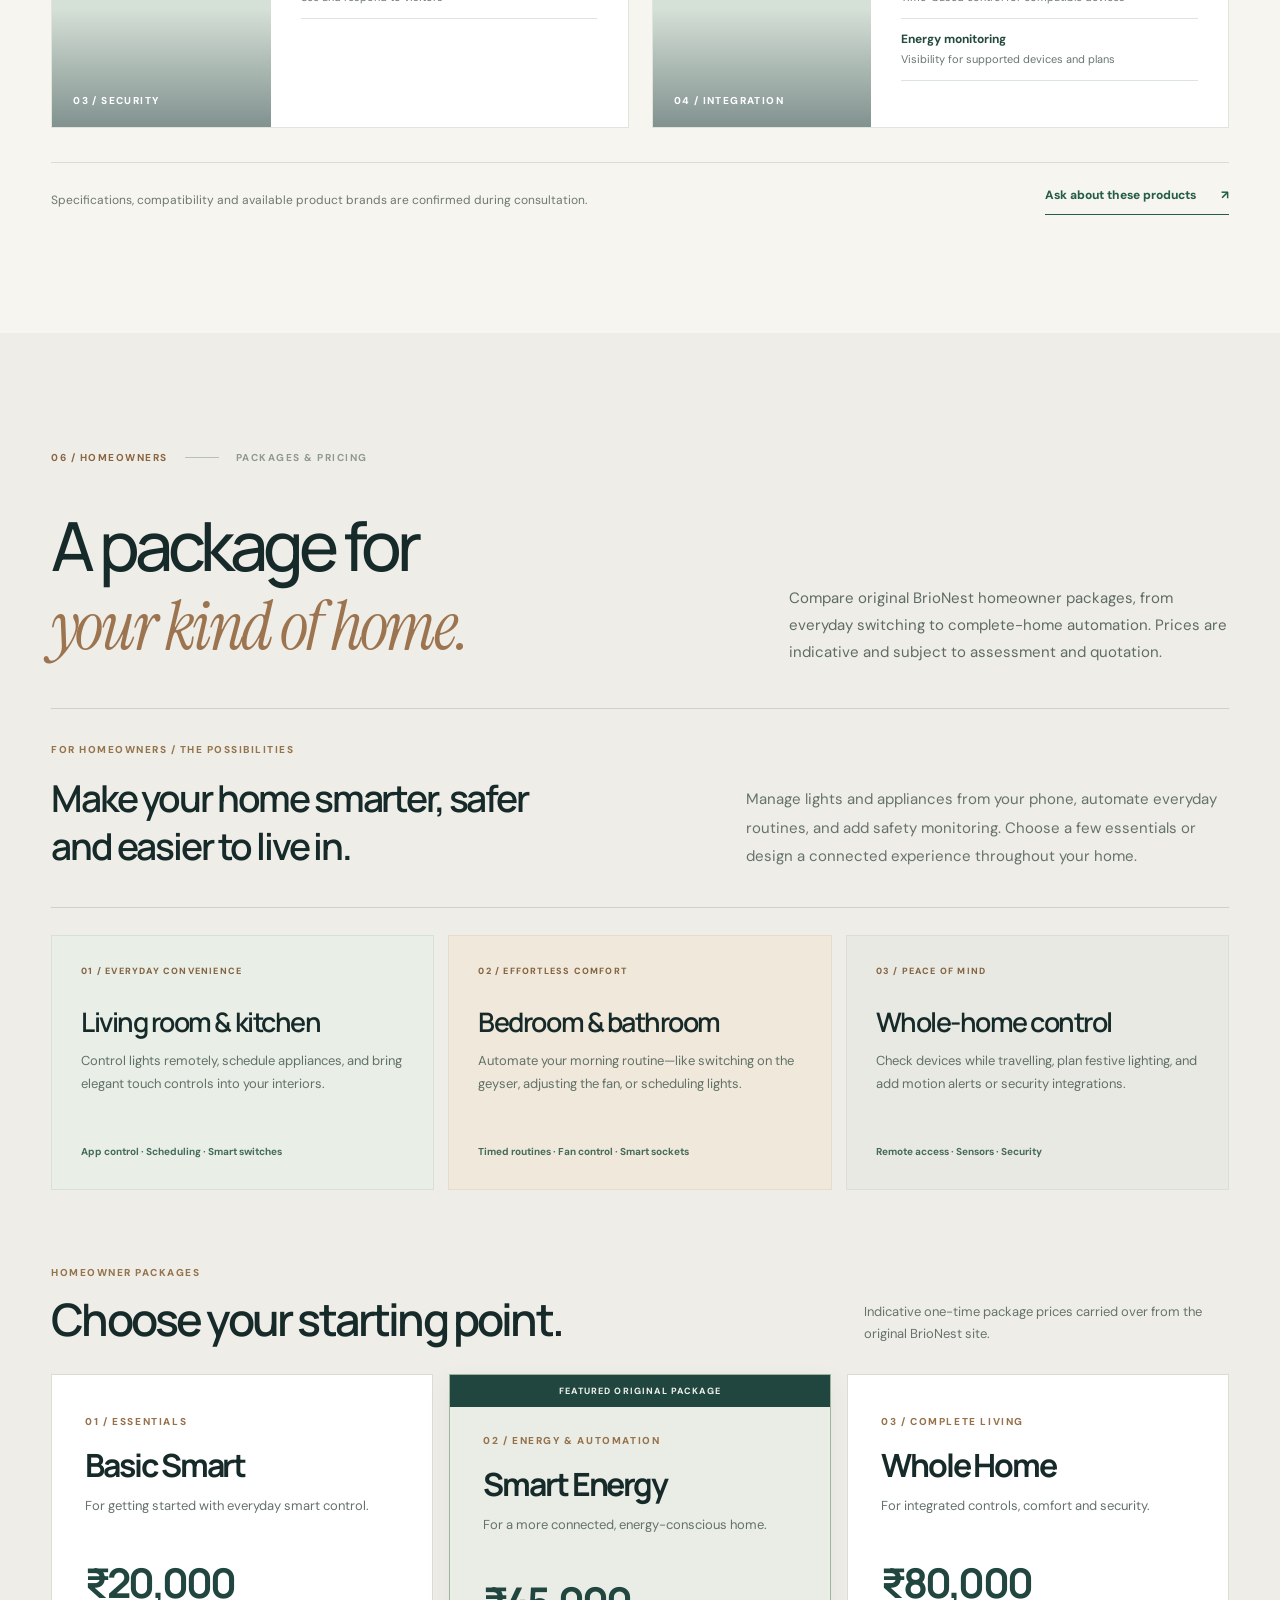
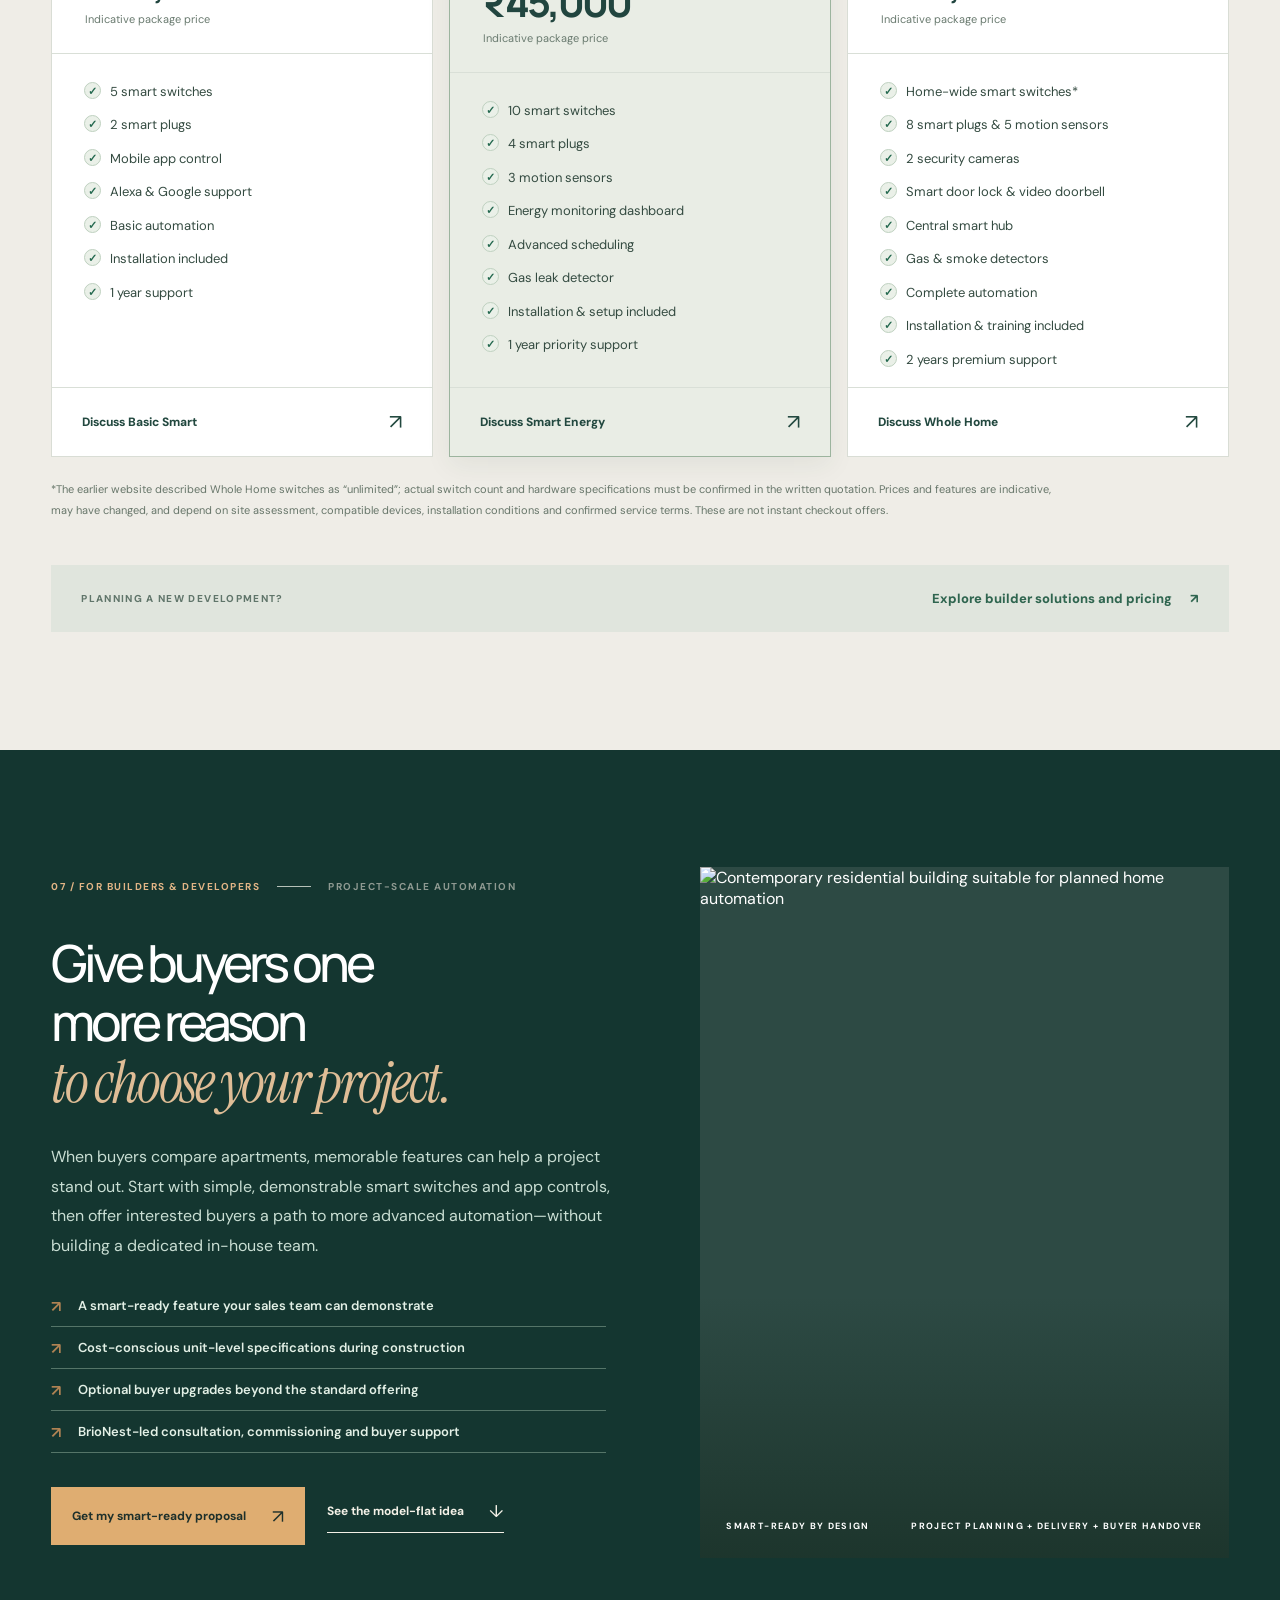
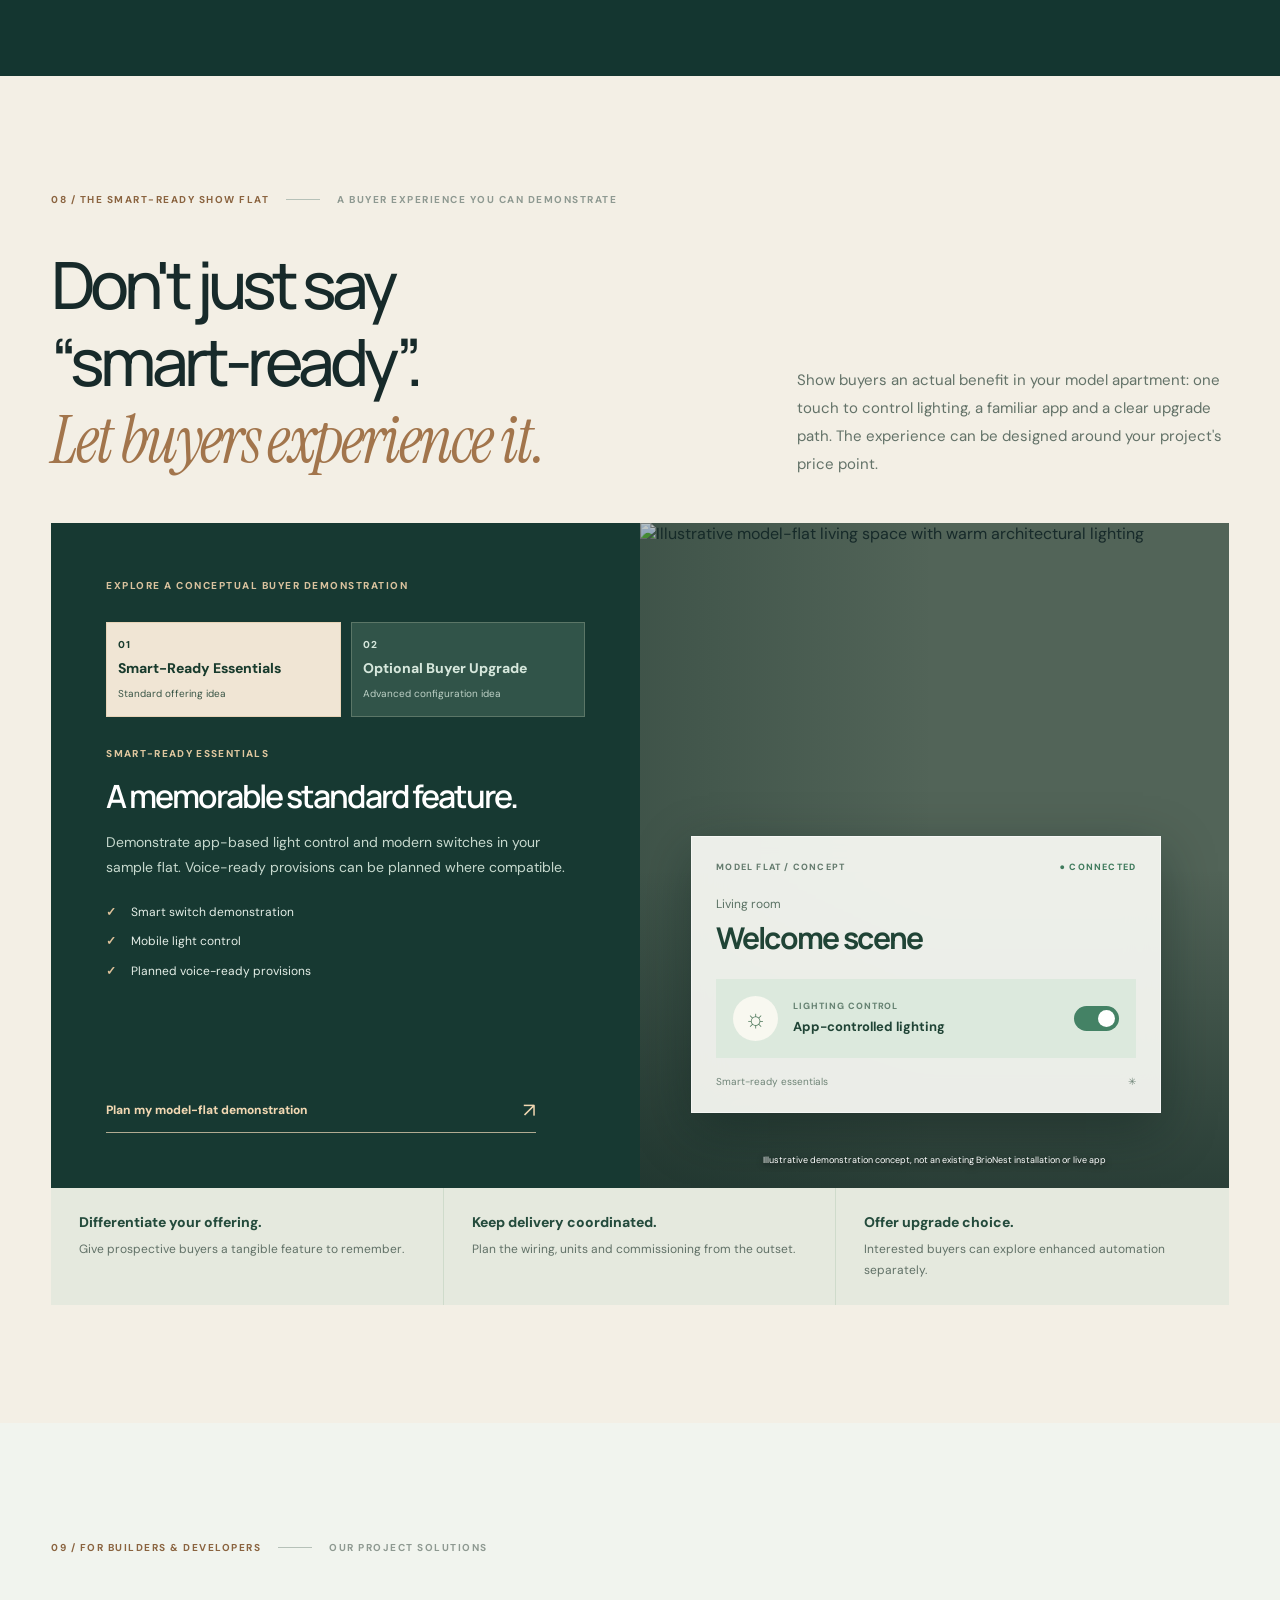
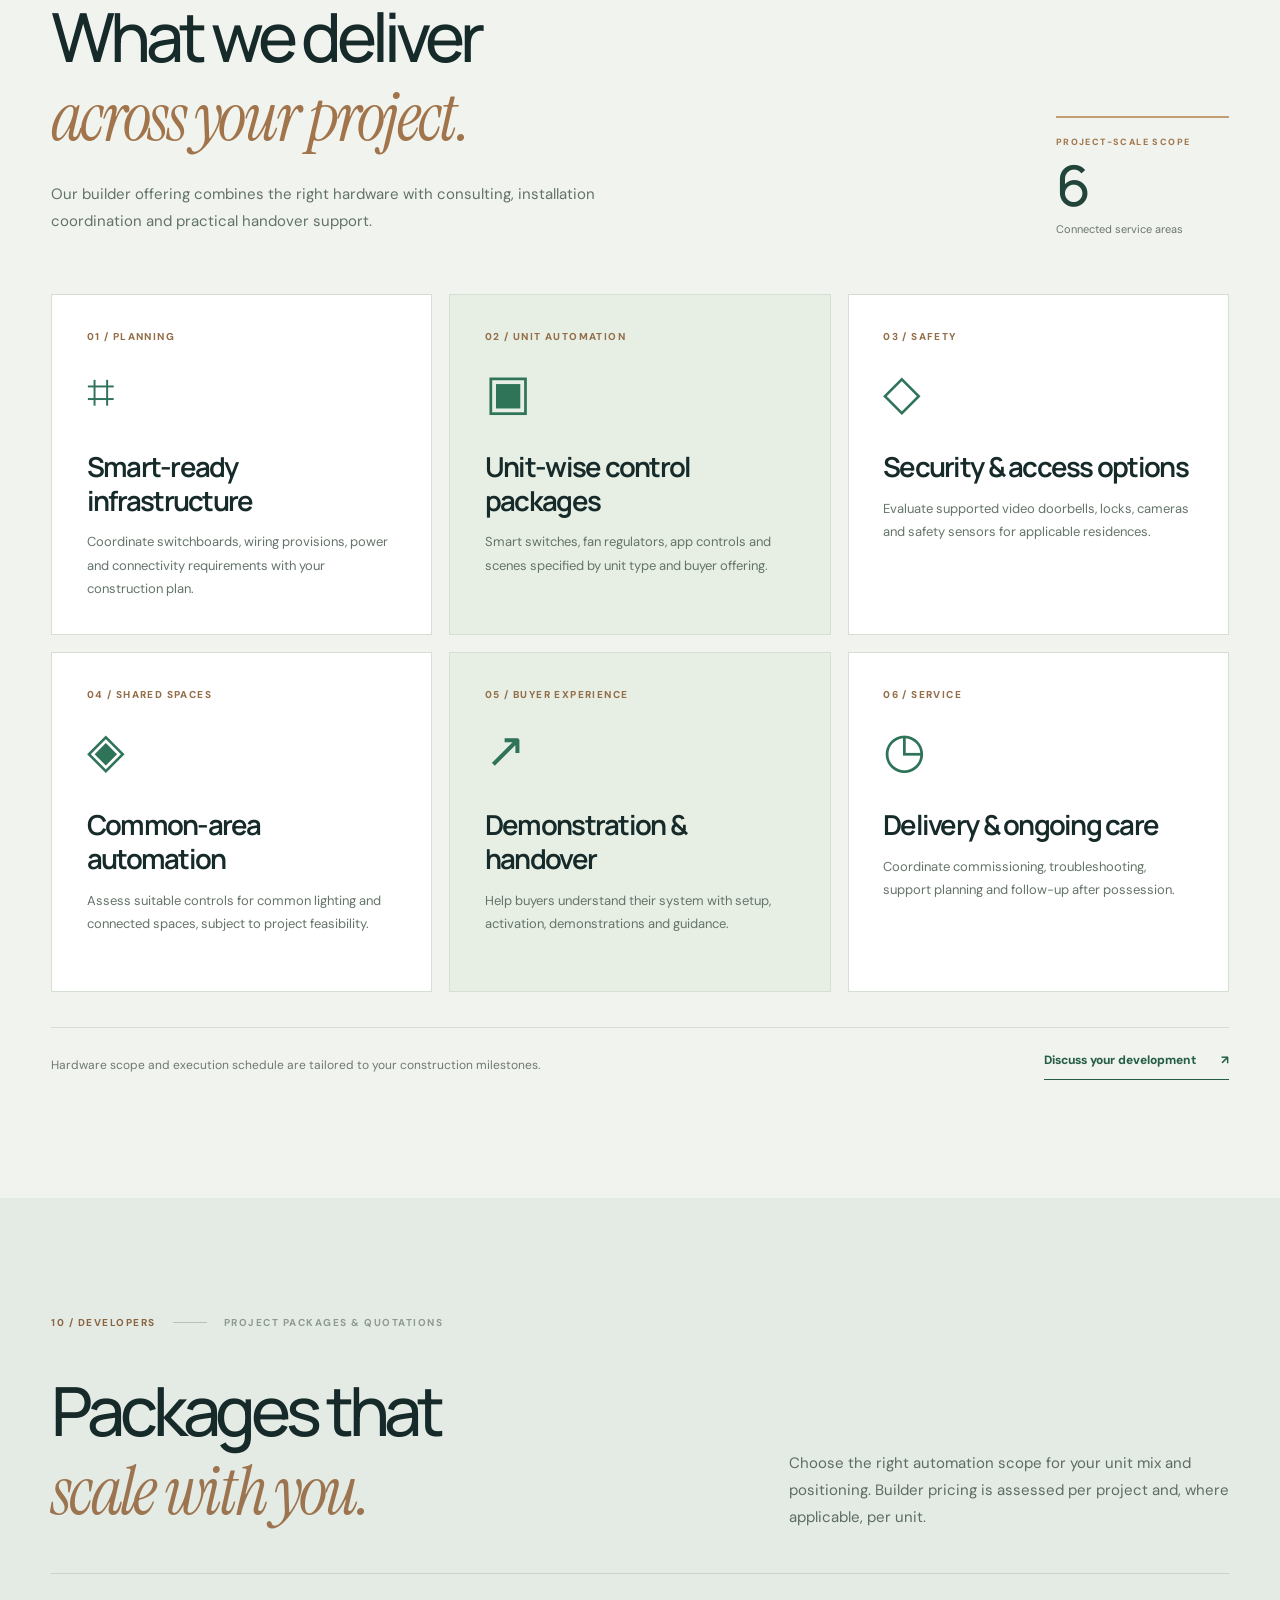
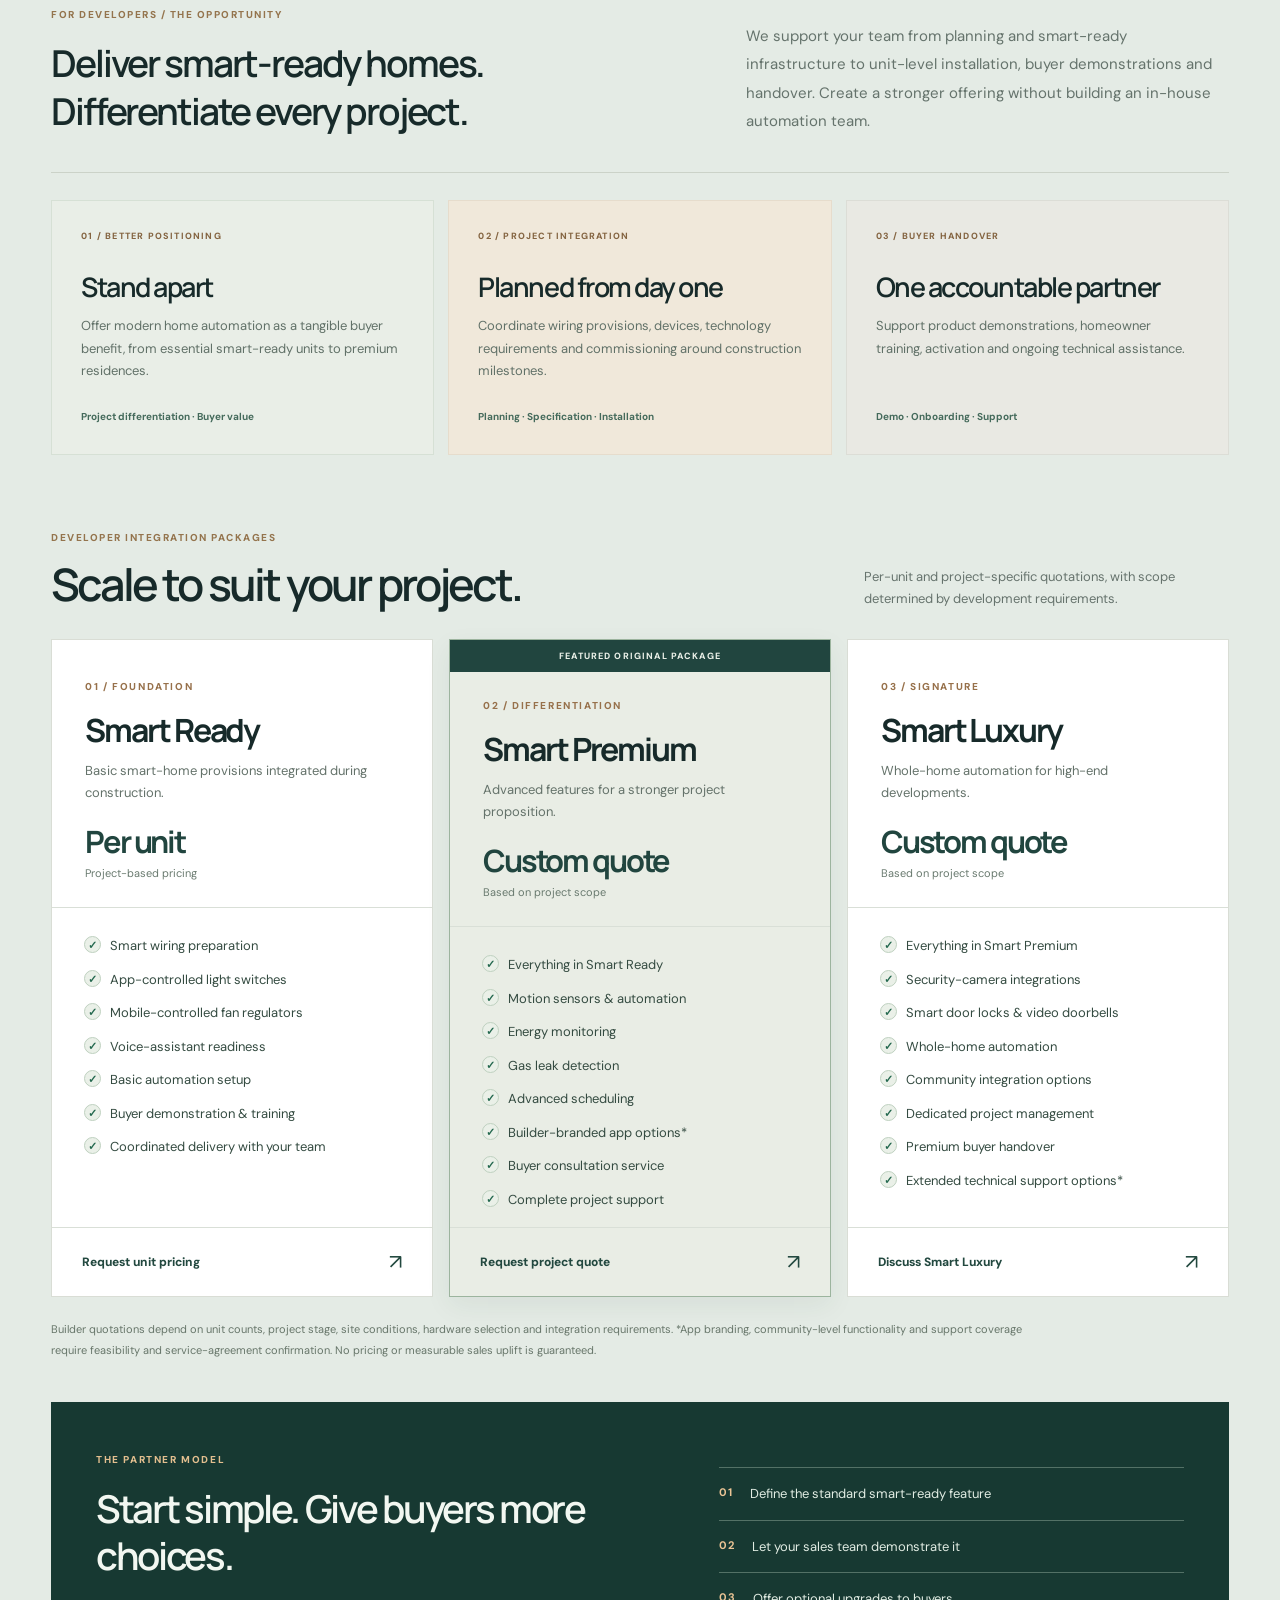
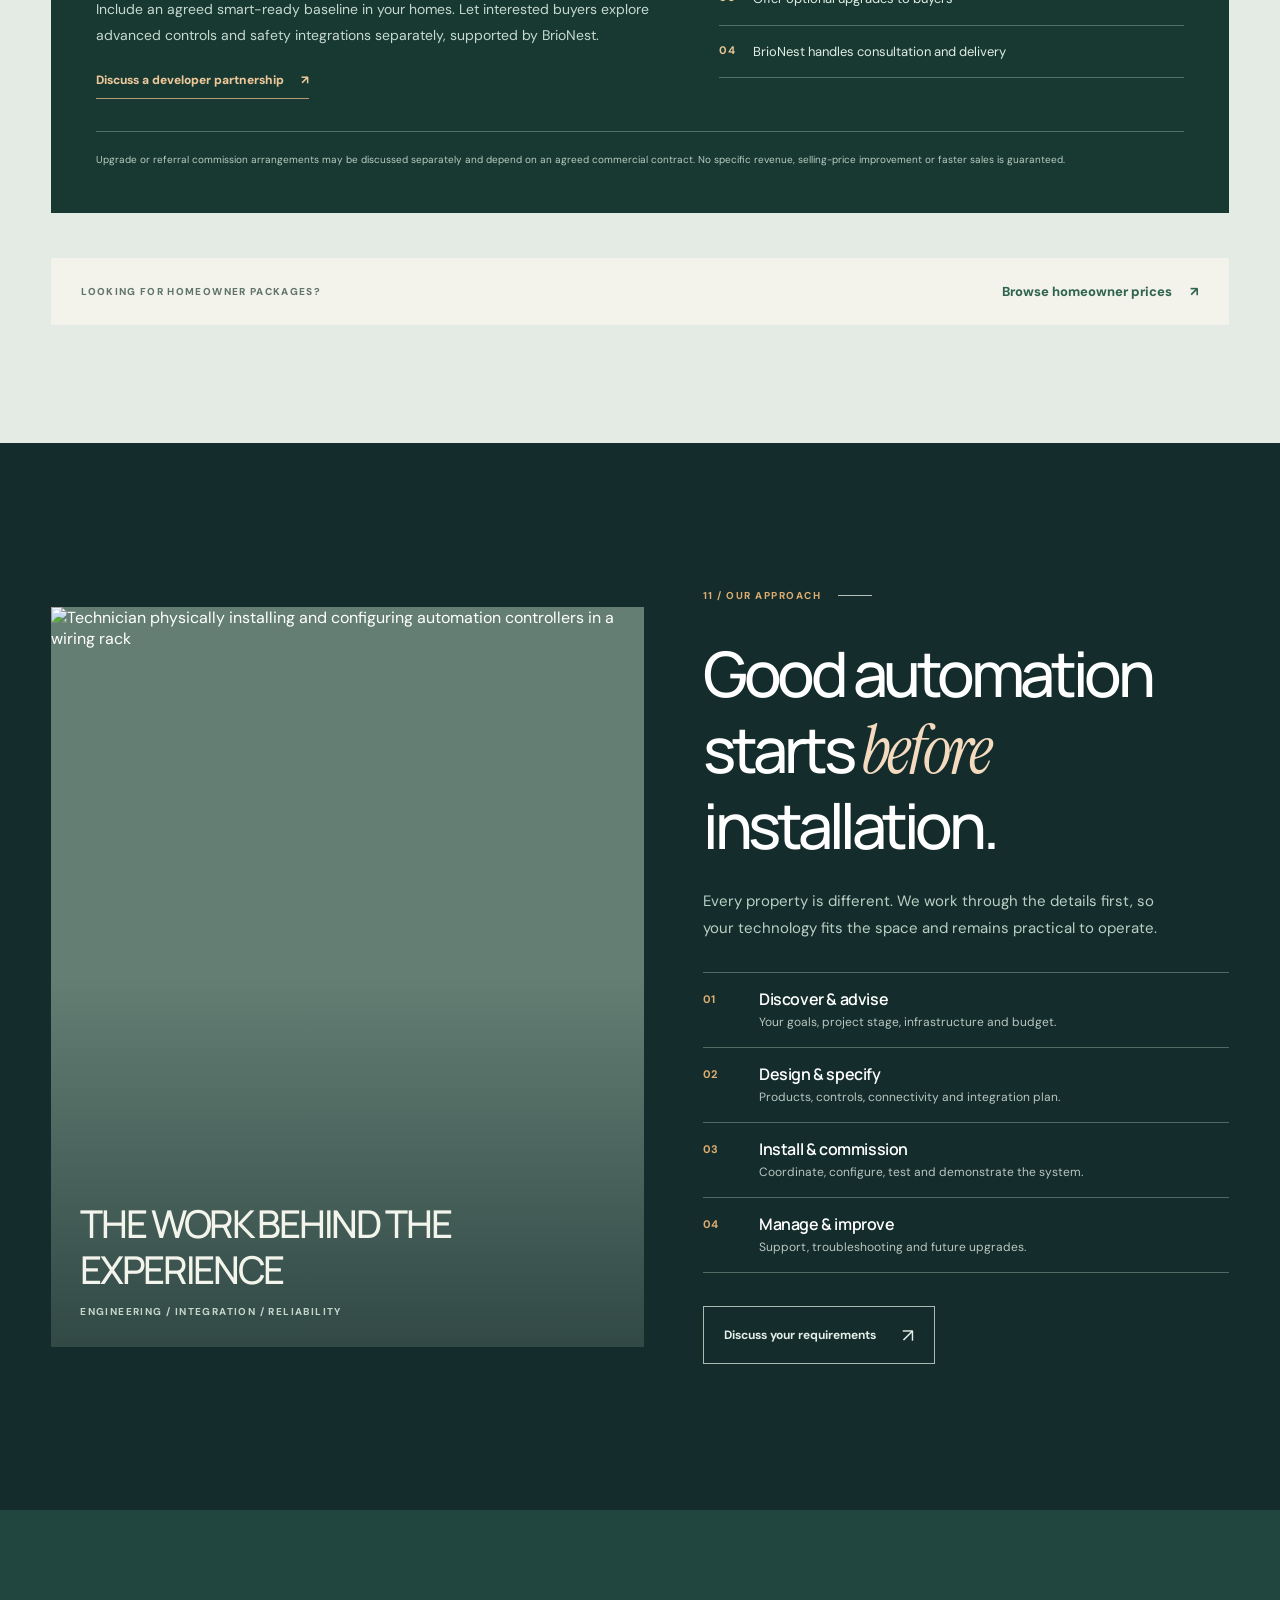
==== commit 182a7205: "deploy: load the conversion journey visual styles" ====
--- a/index.html
+++ b/index.html
@@ -18,6 +18,7 @@
   <link rel="stylesheet" href="styles.css">
   <link rel="stylesheet" href="audience.css">
   <link rel="stylesheet" href="segments.css">
+  <link rel="stylesheet" href="conversion.css">
   <script defer src="config.js"></script>
   <script defer src="site.js"></script>
   <script defer src="audience.js"></script>
--- a/conversion.css
+++ b/conversion.css
@@ -0,0 +1,160 @@
+/* BrioNest — conversion-focused new-home and developer journeys */
+.hero h1{font-size:clamp(50px,4.75vw,83px);line-height:1.11}
+.hero-audience-actions{gap:15px}
+.hero-audience-actions .button{gap:20px}
+.hero-audience-actions .hero-action-main{font-size:12px;font-weight:800}
+.hero-second-cta{display:inline-flex;align-items:center;justify-content:space-between;gap:25px;min-height:58px;padding:14px 17px;border:1px solid #92b1a6;color:#fff;font-size:12px;font-weight:800;transition:background .25s,transform .25s}
+.hero-second-cta:hover{background:#21483d;transform:translateY(-3px)}
+.hero-second-cta span:last-child{font-size:20px;font-weight:400;color:#e2ba86}
+.homeowner-chapter .chapter-copy h2{font-size:clamp(48px,4.65vw,77px);text-wrap:balance}
+.builder-chapter .chapter-copy h2{font-size:clamp(45px,4.45vw,74px);text-wrap:balance}
+.chapter-disclaimer{font-size:11px!important;line-height:1.68!important;max-width:520px;margin:23px 0 0!important;color:#637567!important}
+
+/* Timely new-home reason to act, without fake countdown pressure. */
+.home-timing{background:#e9e7dc}
+.timing-intro{display:grid;grid-template-columns:1.25fr .75fr;gap:7%;align-items:end;margin:37px 0 49px}
+.timing-intro h2{font:500 clamp(46px,5.05vw,82px)/1.16 var(--display);letter-spacing:-.075em;margin:0;text-wrap:balance}
+.timing-intro h2 em{color:#936e48}
+.timing-intro>p{font-size:15px;line-height:1.9;color:#5e6f64;margin:0;max-width:445px}
+.timing-steps{display:grid;grid-template-columns:repeat(3,minmax(0,1fr));gap:13px}
+.timing-card{background:#faf9f4;border:1px solid #dadcd1;padding:clamp(24px,2.9vw,40px);min-height:335px;display:flex;flex-direction:column;transition:transform .25s,box-shadow .25s}
+.timing-card:nth-child(2){background:#dce7dc}
+.timing-card:hover{transform:translateY(-4px);box-shadow:0 12px 25px #30462912}
+.timing-number{color:#9a724d;font-size:10px;letter-spacing:1.3px;font-weight:800}
+.timing-symbol{font:400 50px/1 var(--serif);color:#477b64;margin:24px 0}
+.timing-card h3{font:650 clamp(24px,2.15vw,33px)/1.23 var(--display);letter-spacing:-.06em;margin:0 0 15px}
+.timing-card p{font-size:13px;line-height:1.8;color:#617265;margin:0}
+.timing-bottom{border-top:1px solid #c2cbbe;padding-top:32px;margin-top:34px;display:flex;gap:35px;justify-content:space-between;align-items:center}
+.timing-bottom strong{font:650 20px/1.4 var(--display);letter-spacing:-.035em}
+.timing-bottom p{font-size:13px;line-height:1.75;color:#617167;max-width:680px;margin:9px 0 0}
+.timing-bottom .button{flex-shrink:0}
+
+/* The existing interactive home-scenes experience now lives inside homeowner conversion. */
+.experience{background:#f8f6f0}
+.experience-cta{display:inline-flex;margin-top:27px;gap:25px;align-items:center;border-bottom:1px solid #356650;color:#25604d;padding-bottom:11px;font-weight:800;font-size:12px}
+.experience-cta span{font-weight:400;font-size:20px}
+.experience-copy .small-experience{margin-top:15px}
+
+/* Builder-only show-flat demonstration — no fake conversion metrics. */
+.showflat-section{background:#f3efe5}
+.showflat-heading{display:grid;grid-template-columns:1.22fr .78fr;gap:6%;align-items:end;margin:40px 0 45px}
+.showflat-heading h2{font:500 clamp(47px,5.1vw,84px)/1.17 var(--display);letter-spacing:-.075em;margin:0;text-wrap:balance}
+.showflat-heading h2 em{color:#a2754c}
+.showflat-heading p{font-size:15px;line-height:1.85;color:#637268;margin:0;max-width:470px}
+.showflat-grid{display:grid;grid-template-columns:.9fr 1.1fr;background:#173932;min-height:665px}
+.showflat-panel{padding:clamp(31px,4.3vw,69px);display:flex;flex-direction:column;color:white}
+.showflat-eyebrow{color:#d9c29e;letter-spacing:1.5px;font-size:10px;font-weight:800;line-height:1.65}
+.showflat-selector{display:grid;grid-template-columns:1fr 1fr;gap:10px;margin:27px 0 37px}
+.showflat-button{background:#315449;border:1px solid #5b7667;padding:17px 15px;color:#d6e7dc;text-align:left;display:flex;flex-direction:column;align-items:start;gap:8px;transition:background .2s,border-color .2s}
+.showflat-button:hover{background:#43695a}
+.showflat-button.active{background:#f0e5d4;border-color:#e8d4b8;color:#193b2d}
+.showflat-button>span{font-size:10px;letter-spacing:1.2px;font-weight:800;color:inherit}
+.showflat-button strong{font-size:14px;line-height:1.35;font-weight:800}
+.showflat-button small{font-size:10px;line-height:1.5;opacity:.85}
+.showflat-explainer{flex:1}
+.showflat-explainer>span{font-size:10px;letter-spacing:1.35px;color:#dfc79f;font-weight:800}
+.showflat-explainer h3{font:600 clamp(27px,2.5vw,39px)/1.25 var(--display);letter-spacing:-.062em;margin:14px 0}
+.showflat-explainer p{color:#c7d9ce;line-height:1.8;font-size:14px;margin-bottom:23px}
+.showflat-explainer ul{list-style:none;margin:0;padding:0;display:grid;gap:10px}
+.showflat-explainer li{font-size:12px;color:#e4eee7;line-height:1.6;padding-left:25px;position:relative}
+.showflat-explainer li:before{content:"✓";position:absolute;left:0;color:#dfc29b;font-weight:800}
+.showflat-cta{display:inline-flex;justify-content:space-between;align-items:center;gap:23px;padding:15px 0 9px;color:#f1d7b2;border-bottom:1px solid #b1ab92;font-size:12px;font-weight:800;margin-top:27px;max-width:430px}
+.showflat-cta span{font-size:20px;font-weight:400}
+.showflat-stage{position:relative;min-height:665px;overflow:hidden;background:#526458;isolation:isolate;transition:filter .3s}
+.showflat-stage>img{width:100%;height:100%;object-fit:cover;position:absolute;inset:0;z-index:-2;transition:filter .3s}
+.showflat-stage-shade{position:absolute;inset:0;background:linear-gradient(0deg,#081f1b89,transparent 48%),linear-gradient(90deg,#0f2a2347,transparent 50%);z-index:-1}
+.showflat-stage.showflat-upgrade>img{filter:saturate(.85) brightness(.87)}
+.showflat-mini-interface{position:absolute;left:clamp(22px,4vw,55px);right:clamp(22px,4vw,55px);bottom:75px;background:#f8f9f4ef;color:#204436;padding:24px;border:1px solid #fff8;box-shadow:0 17px 50px #091a1761;backdrop-filter:blur(17px);max-width:470px}
+.showflat-app-head{display:flex;justify-content:space-between;gap:14px;align-items:center;font-size:9px;font-weight:800;letter-spacing:1.2px;color:#647b6e}
+.showflat-app-connection{color:#407b5d}
+.showflat-app-room{display:flex;flex-direction:column;gap:8px;margin:23px 0}
+.showflat-app-room>span{font-size:12px;color:#5a7164}
+.showflat-app-room strong{font:700 30px/1.2 var(--display);letter-spacing:-.055em}
+.showflat-app-control{display:flex;gap:15px;align-items:center;padding:17px;background:#dce9dd}
+.showflat-app-bulb{width:45px;height:45px;border-radius:50%;display:grid;place-items:center;background:#f8f8f0;color:#517a5e;font-size:25px;flex-shrink:0}
+.showflat-app-control>div{display:flex;flex-direction:column;gap:6px;min-width:0}
+.showflat-app-control small{font-size:9px;letter-spacing:.95px;font-weight:800;color:#668272}
+.showflat-app-control b{font-size:13px;line-height:1.45}
+.showflat-toggle-sim{width:45px;height:25px;border-radius:17px;background:#448265;margin-left:auto;flex-shrink:0;padding:4px;display:flex;justify-content:flex-end}
+.showflat-toggle-sim i{display:block;height:17px;width:17px;border-radius:50%;background:#fff}
+.showflat-app-foot{display:flex;justify-content:space-between;gap:20px;font-size:10px;color:#6f8477;margin-top:17px}
+.showflat-concept-caption{position:absolute;left:24px;right:24px;bottom:21px;color:white;text-align:center;font-size:9px;line-height:1.5;text-shadow:0 2px 6px #000b}
+.builder-value-strip{display:grid;grid-template-columns:repeat(3,minmax(0,1fr));background:#e5e9de}
+.builder-value-strip>div{padding:25px 28px;border-right:1px solid #cfdbcb;display:flex;flex-direction:column;gap:8px}
+.builder-value-strip>div:last-child{border-right:none}
+.builder-value-strip strong{font-size:14px;color:#244b3c;font-weight:800}
+.builder-value-strip span{font-size:12px;line-height:1.7;color:#617167}
+
+/* Commission and upgrade opportunities are described as a negotiable model, not a guaranteed return. */
+.partner-opportunity{background:#173932;color:#f2f7f1;padding:clamp(28px,3.5vw,54px);display:grid;grid-template-columns:1.1fr .9fr;gap:15px 55px;margin:42px 0 34px}
+.partner-opportunity-lead>span{font-size:10px;font-weight:800;letter-spacing:1.6px;color:#e3bf8f}
+.partner-opportunity h3{font:600 clamp(30px,3vw,47px)/1.22 var(--display);letter-spacing:-.06em;margin:18px 0}
+.partner-opportunity-lead p{color:#c7d9ce;font-size:14px;line-height:1.85;max-width:590px}
+.partner-opportunity-lead>a{font-size:12px;font-weight:800;color:#efc89a;border-bottom:1px solid #b99b76;padding-bottom:10px;display:inline-flex;gap:17px;align-items:center;margin-top:9px}
+.partner-opportunity-steps{list-style:none;margin:0;padding:0;border-top:1px solid #537166;align-self:center}
+.partner-opportunity-steps li{display:flex;gap:18px;border-bottom:1px solid #537166;padding:16px 0;font-size:13px;line-height:1.5;color:#e1ece3}
+.partner-opportunity-steps li b{color:#ecc596;font-size:11px;letter-spacing:.6px}
+.partner-opportunity-note{grid-column:1/-1;color:#bbcbc0;font-size:10px;line-height:1.75;border-top:1px solid #537166;padding-top:19px;margin:17px 0 0}
+
+/* Separate intake details without changing the /api/consultation body schema. */
+.form-heading .form-required-note{margin-top:8px;font-size:11px;color:#708072}
+.journey-fields{padding:22px;background:#eaf0e8;border:1px solid #d1dfd1}
+.journey-fields-heading{display:flex;flex-direction:column;gap:5px;margin-bottom:20px}
+.journey-fields-heading strong{font-size:15px;line-height:1.45;color:#264e3e}
+.journey-fields-heading span{font-size:12px;color:#687c6c;line-height:1.5}
+.journey-input-grid{display:grid;grid-template-columns:repeat(2,minmax(0,1fr));gap:18px}
+.journey-input-grid label{font-size:11px}
+.journey-input-grid input,.journey-input-grid select{background:white}
+@media(max-width:1280px){
+ .hero-audience-actions{align-items:flex-start;flex-direction:column}
+ .hero-second-cta{min-width:204px}
+ .builder-chapter .chapter-copy h2{font-size:clamp(44px,4vw,63px)}
+ .showflat-grid{grid-template-columns:1fr 1fr}
+ .showflat-selector{margin-bottom:24px}
+ .showflat-button{padding:15px 11px}
+}
+@media(max-width:820px){
+ .hero-audience-actions{flex-direction:row}
+ .timing-intro,.showflat-heading{grid-template-columns:1fr;gap:20px}
+ .timing-intro h2,.showflat-heading h2{font-size:clamp(48px,7.4vw,73px)}
+ .timing-steps{gap:10px}
+ .timing-card{padding:24px;min-height:335px}
+ .timing-card h3{font-size:24px}
+ .timing-bottom{align-items:flex-start;flex-direction:column}
+ .showflat-grid{grid-template-columns:1fr}
+ .showflat-stage{min-height:510px}
+ .showflat-panel{padding:42px}
+ .showflat-selector{max-width:530px}
+ .builder-value-strip{grid-template-columns:1fr}
+ .builder-value-strip>div{border-right:0;border-bottom:1px solid #cfdacb;padding:18px 25px}
+ .partner-opportunity{grid-template-columns:1fr}
+ .partner-opportunity-note{grid-column:auto}
+}
+@media(max-width:560px){
+ .hero h1{font-size:clamp(45px,10.25vw,61px);line-height:1.15}
+ .hero-audience-actions{flex-direction:column;width:100%}
+ .hero-audience-actions .button,.hero-second-cta{min-width:240px}
+ .homeowner-chapter .chapter-copy h2,.builder-chapter .chapter-copy h2{font-size:clamp(43px,9.5vw,59px);overflow-wrap:break-word}
+ .timing-intro h2,.showflat-heading h2{font-size:clamp(43px,9.4vw,60px)}
+ .timing-steps{grid-template-columns:1fr}
+ .timing-card{min-height:0}
+ .timing-card h3{font-size:27px}
+ .timing-bottom .button{width:100%}
+ .showflat-panel{padding:28px 22px}
+ .showflat-selector{grid-template-columns:1fr}
+ .showflat-button{padding:15px 18px}
+ .showflat-stage{min-height:460px}
+ .showflat-mini-interface{left:16px;right:16px;bottom:62px;padding:20px}
+ .showflat-app-room strong{font-size:26px}
+ .showflat-app-head{font-size:8px;letter-spacing:.55px}
+ .showflat-app-control{padding:12px;gap:10px}
+ .showflat-app-control b{font-size:12px}
+ .showflat-concept-caption{font-size:8px}
+ .partner-opportunity{padding:26px 21px}
+ .partner-opportunity h3{font-size:33px}
+ .journey-input-grid{grid-template-columns:1fr}
+ .journey-fields{padding:20px 17px}
+}
+@media(prefers-reduced-motion:reduce){
+ .timing-card,.hero-second-cta,.showflat-button,.showflat-stage>img{transition:none}
+}
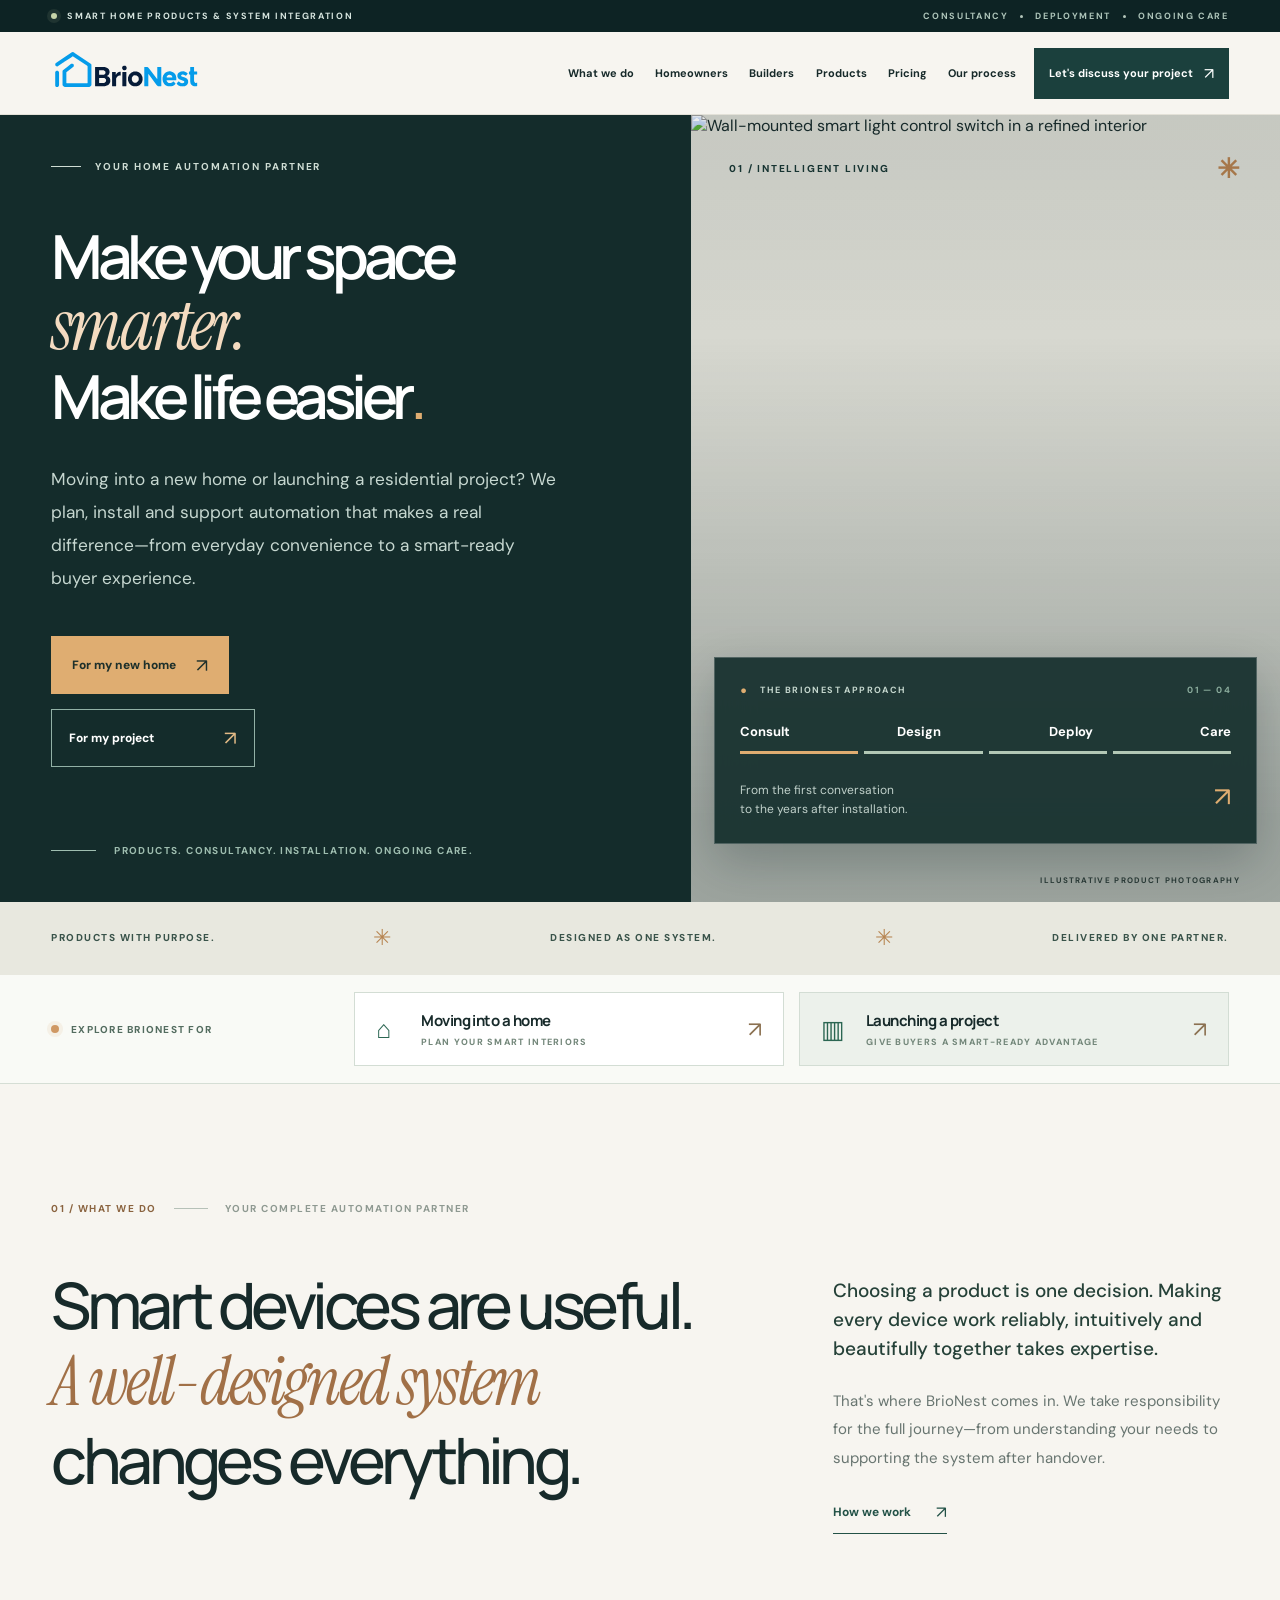
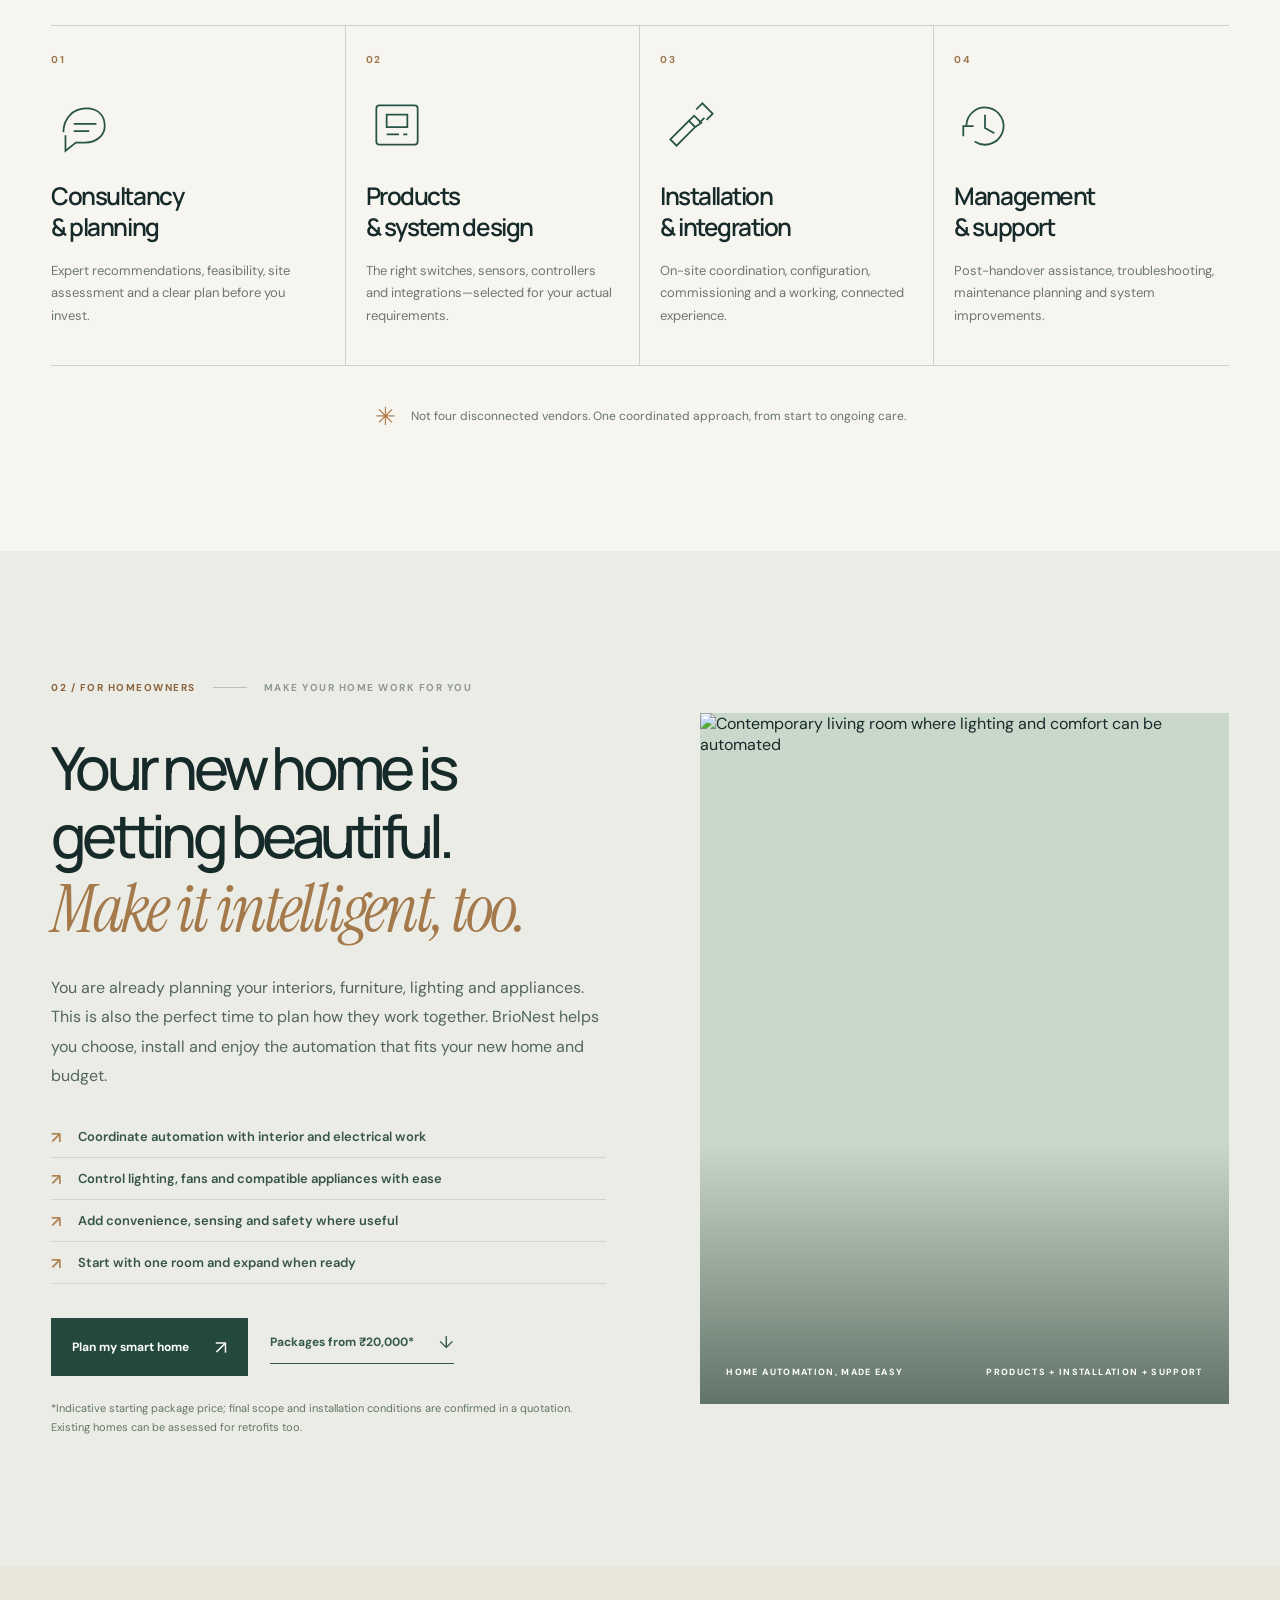
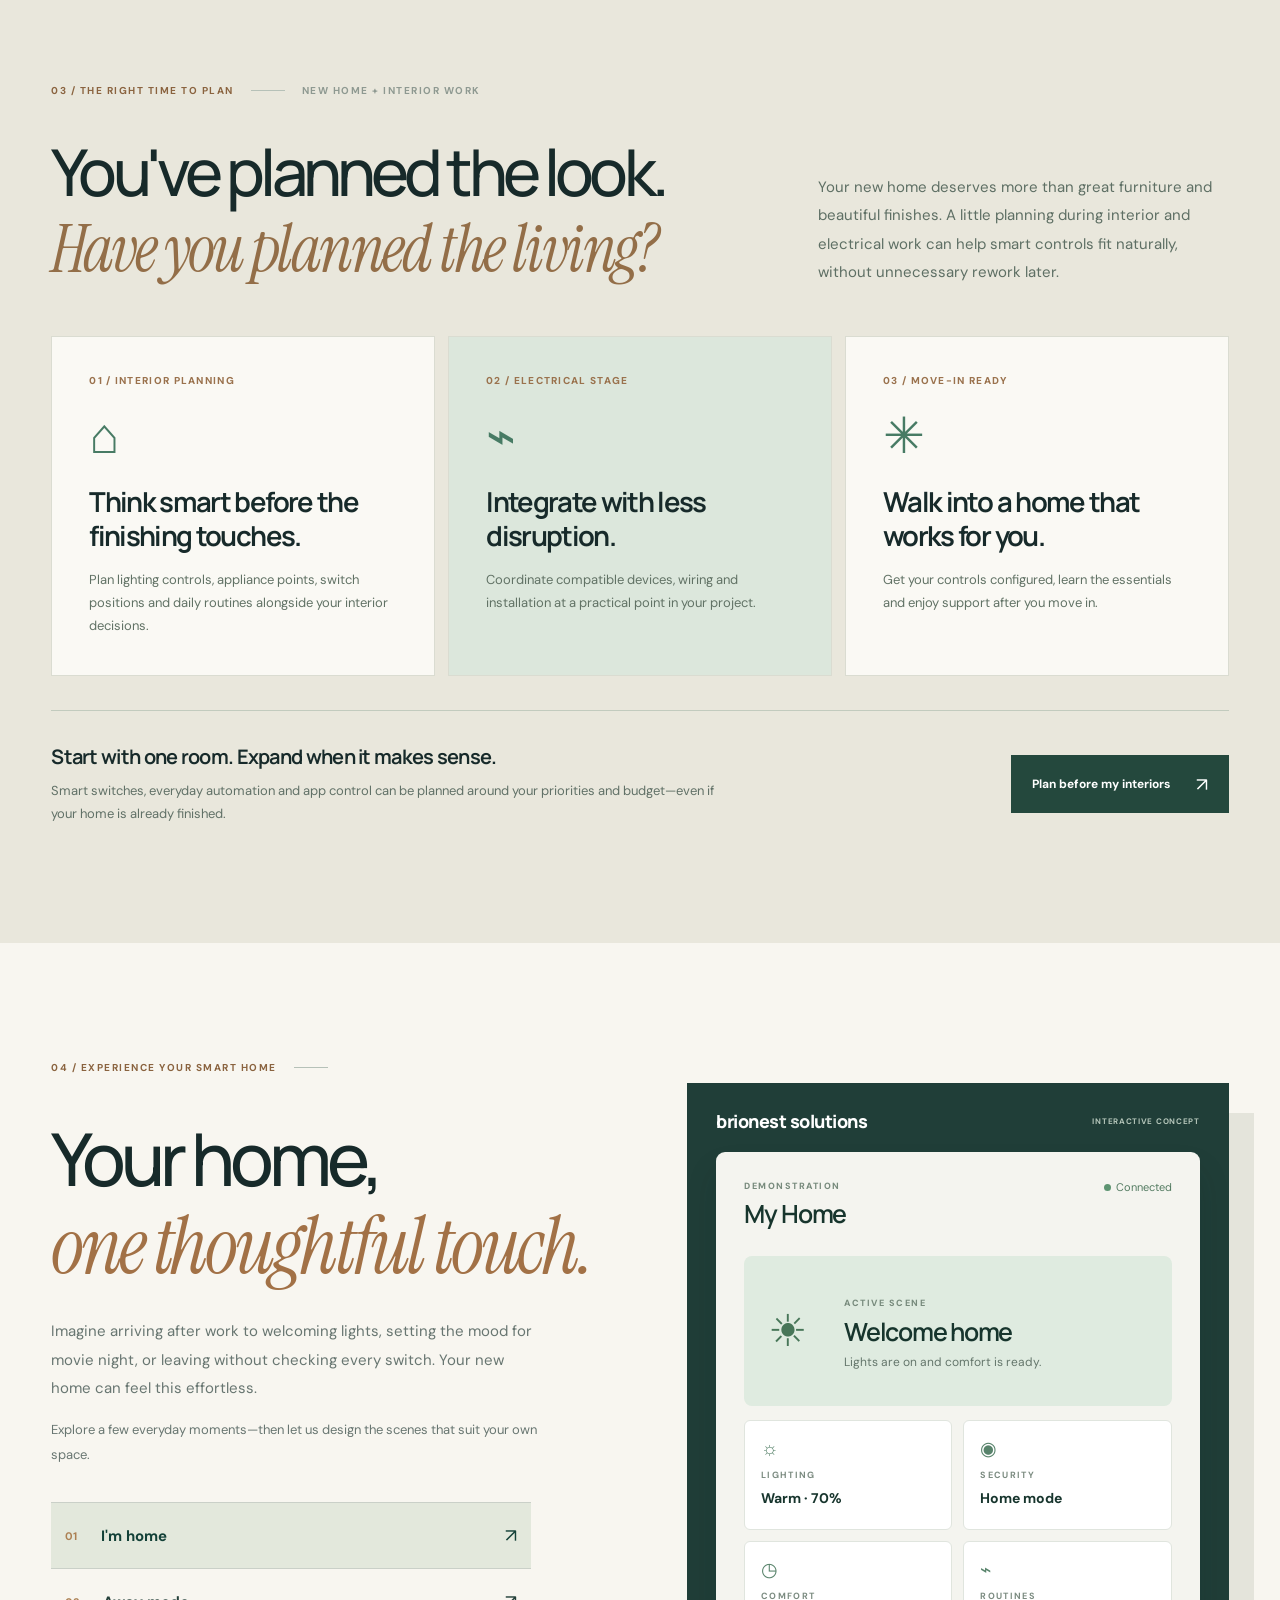
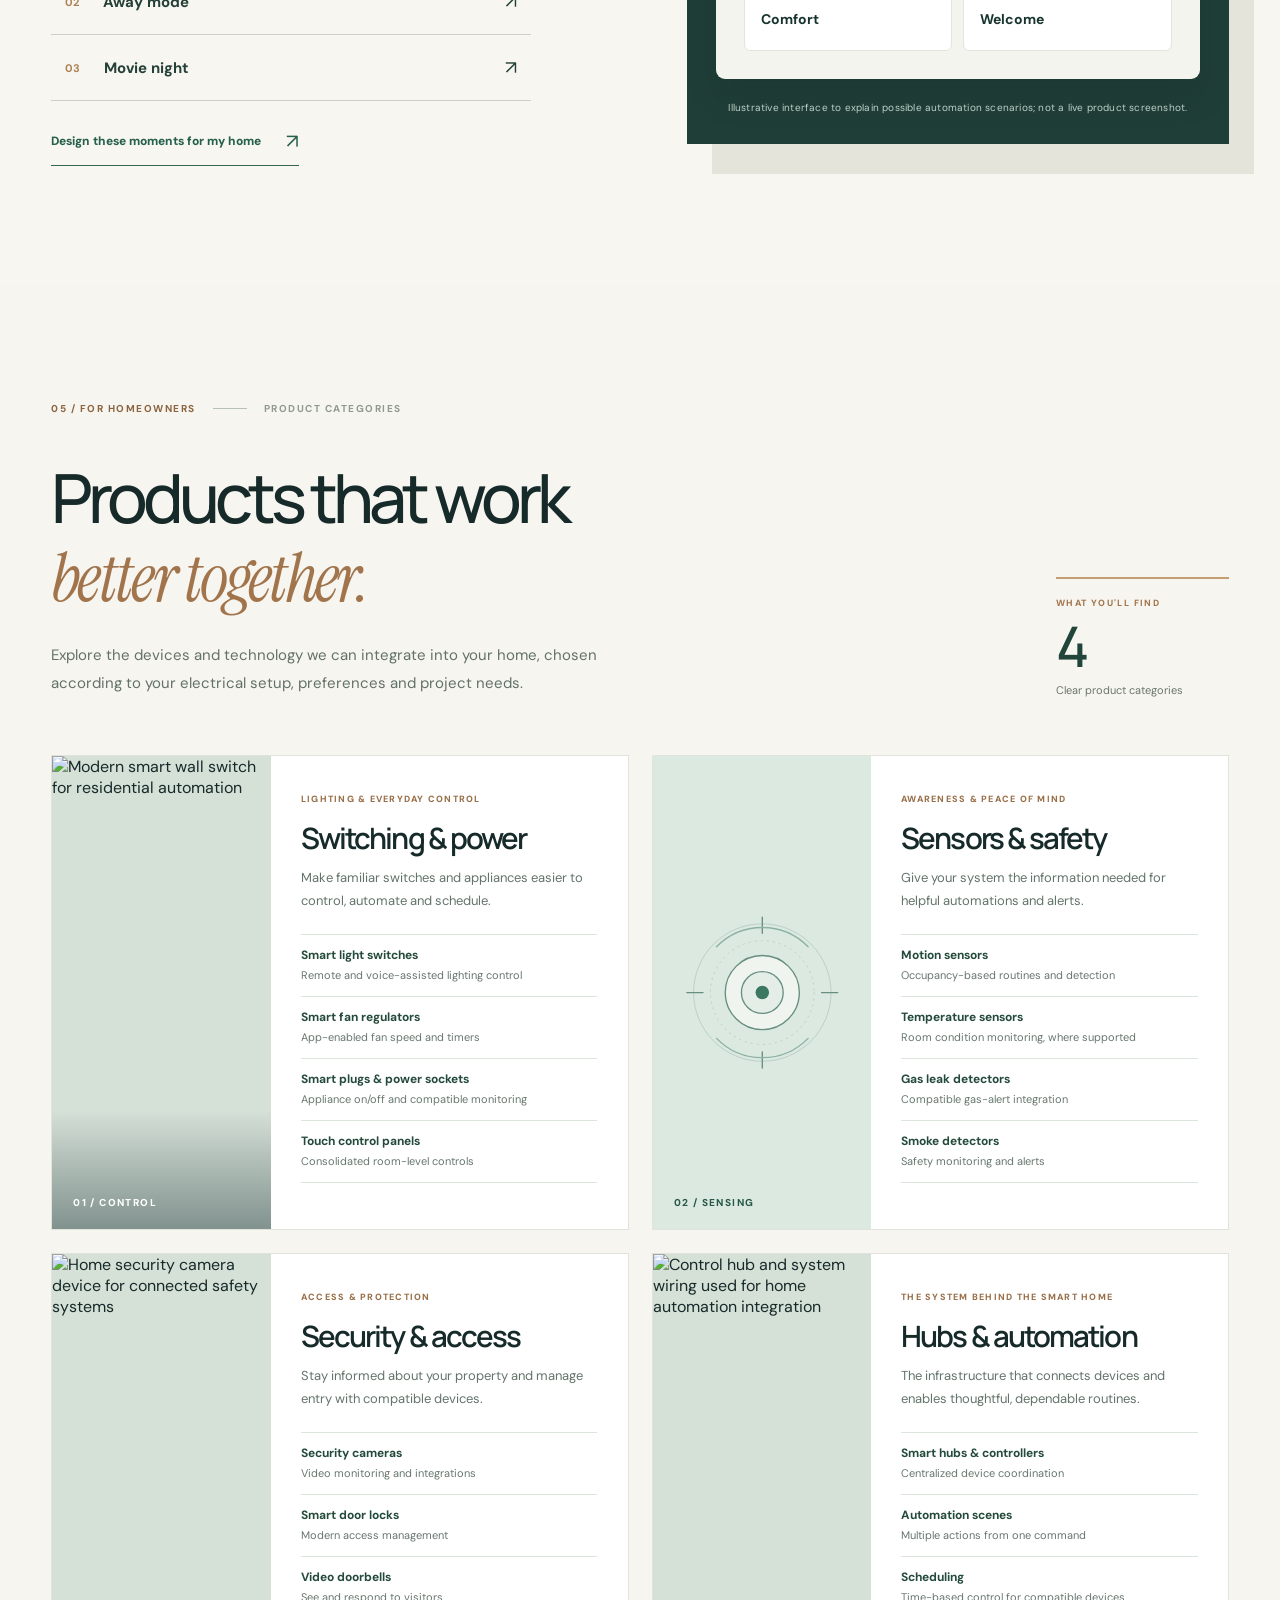
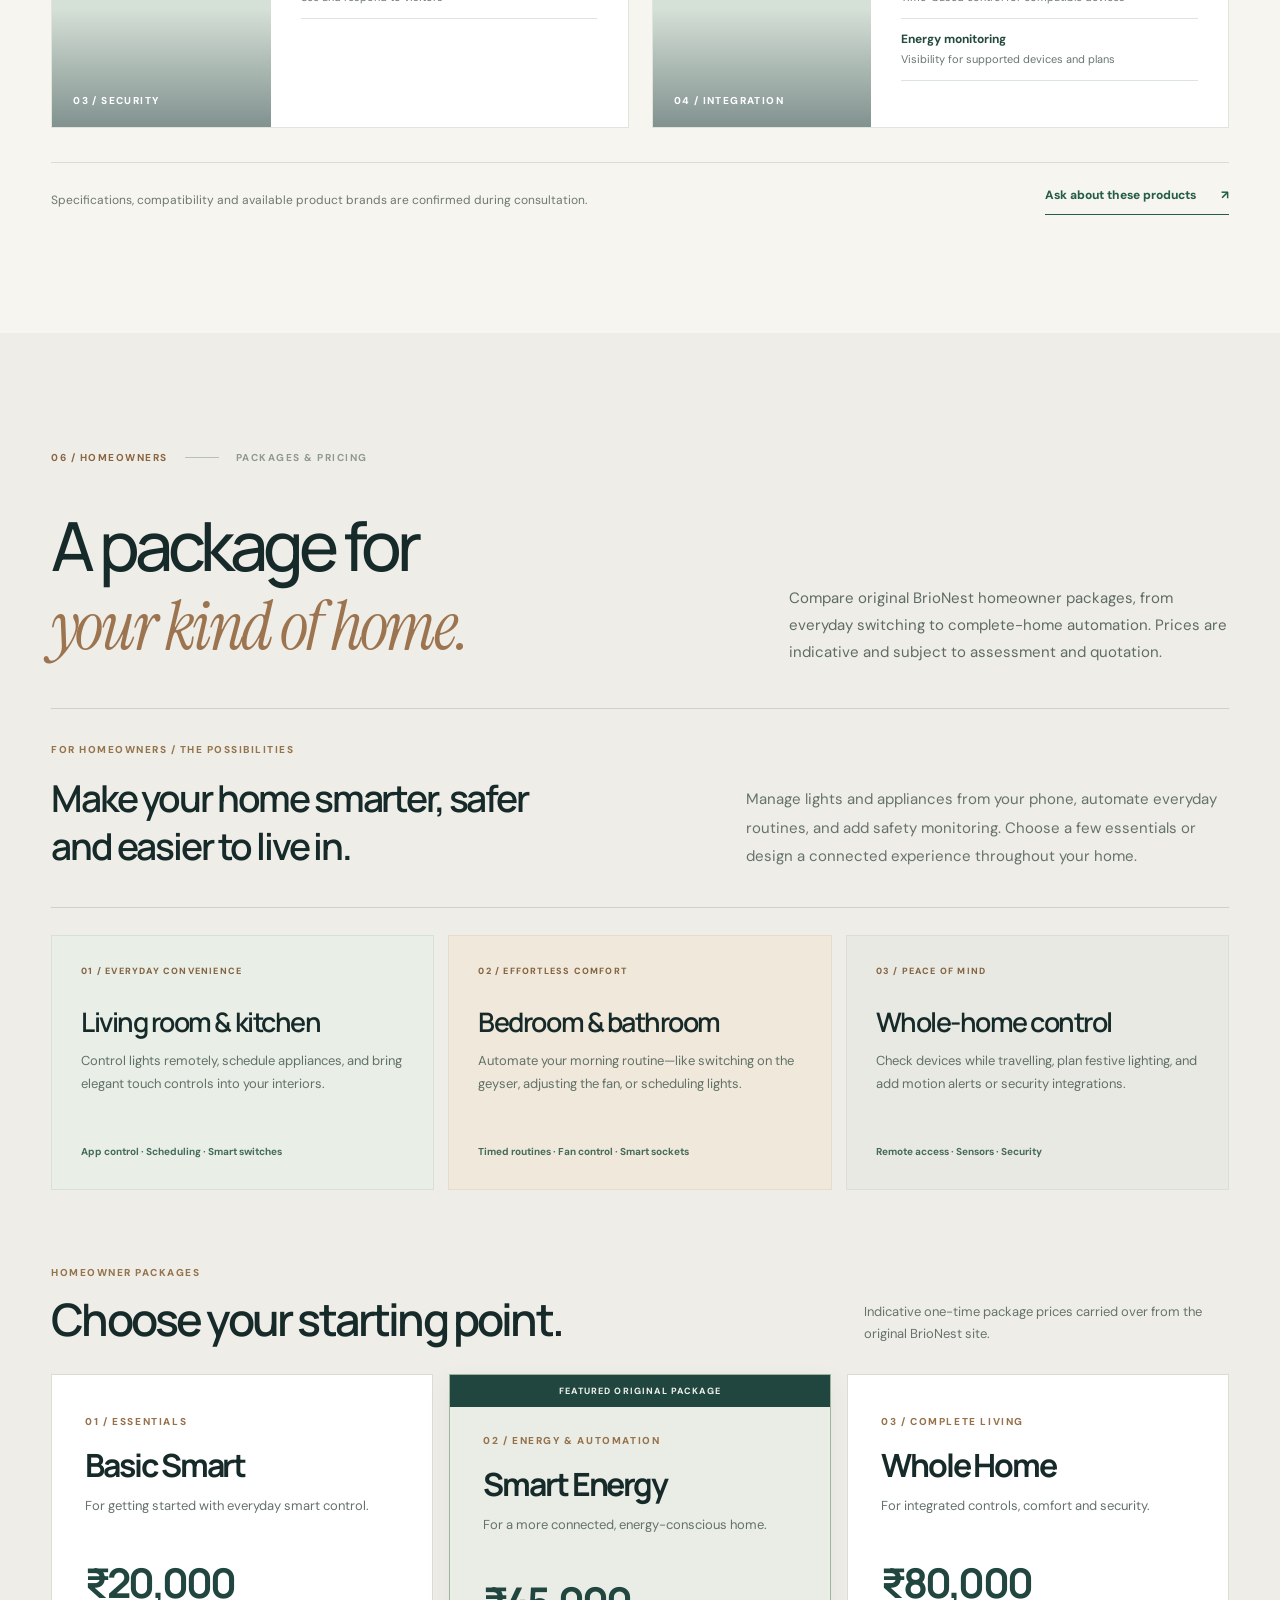
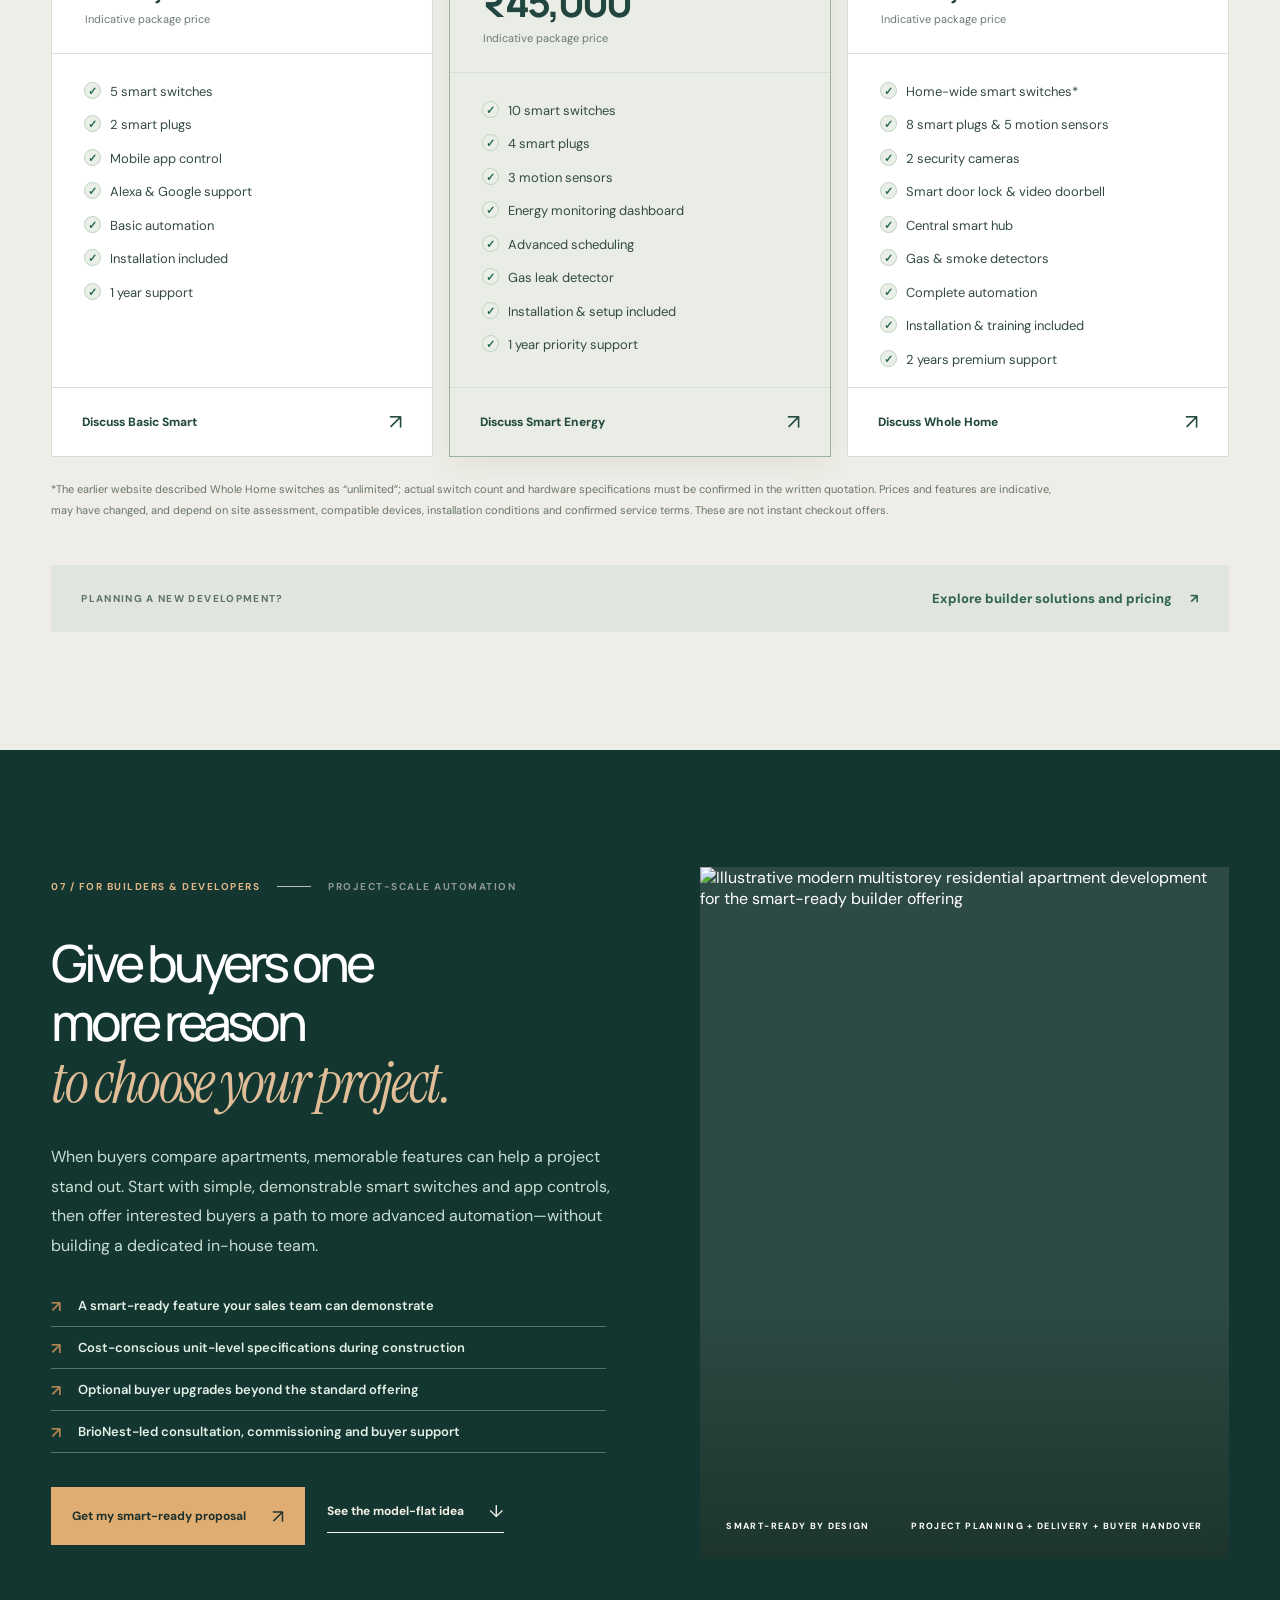
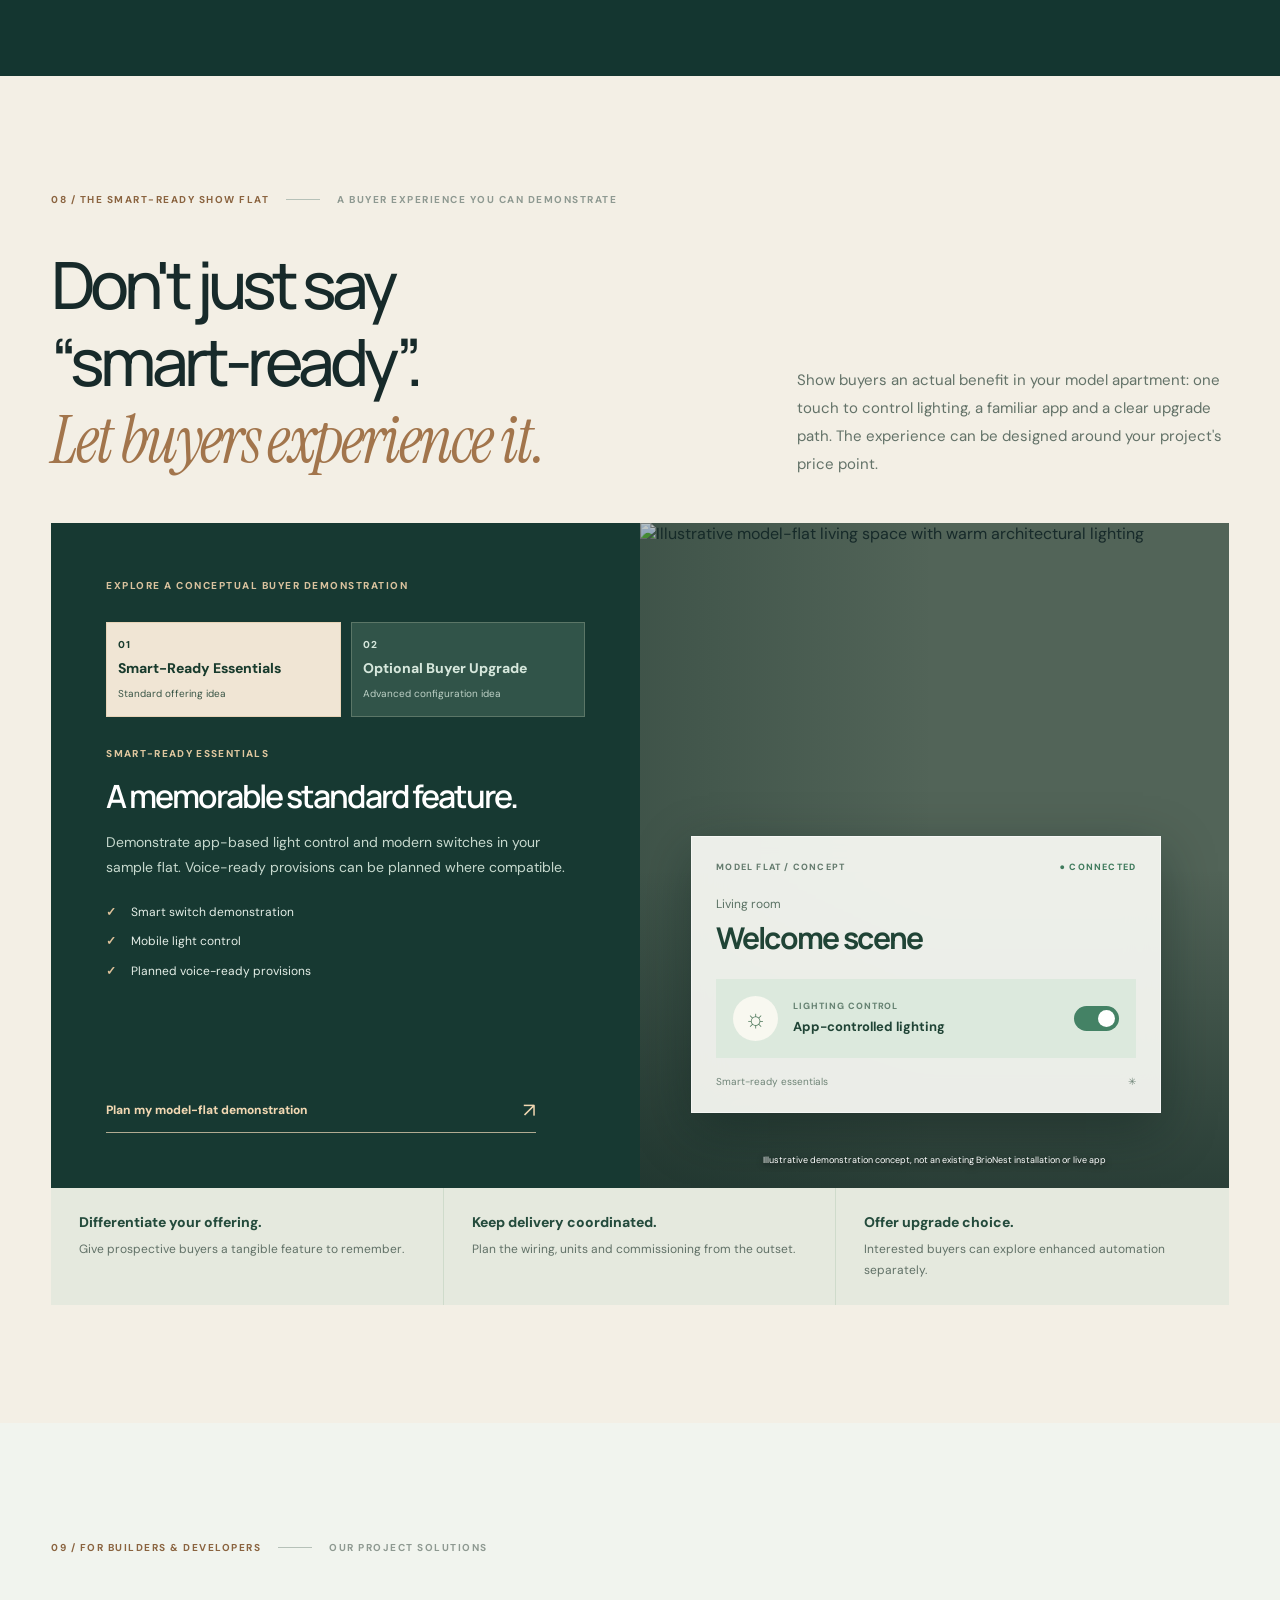
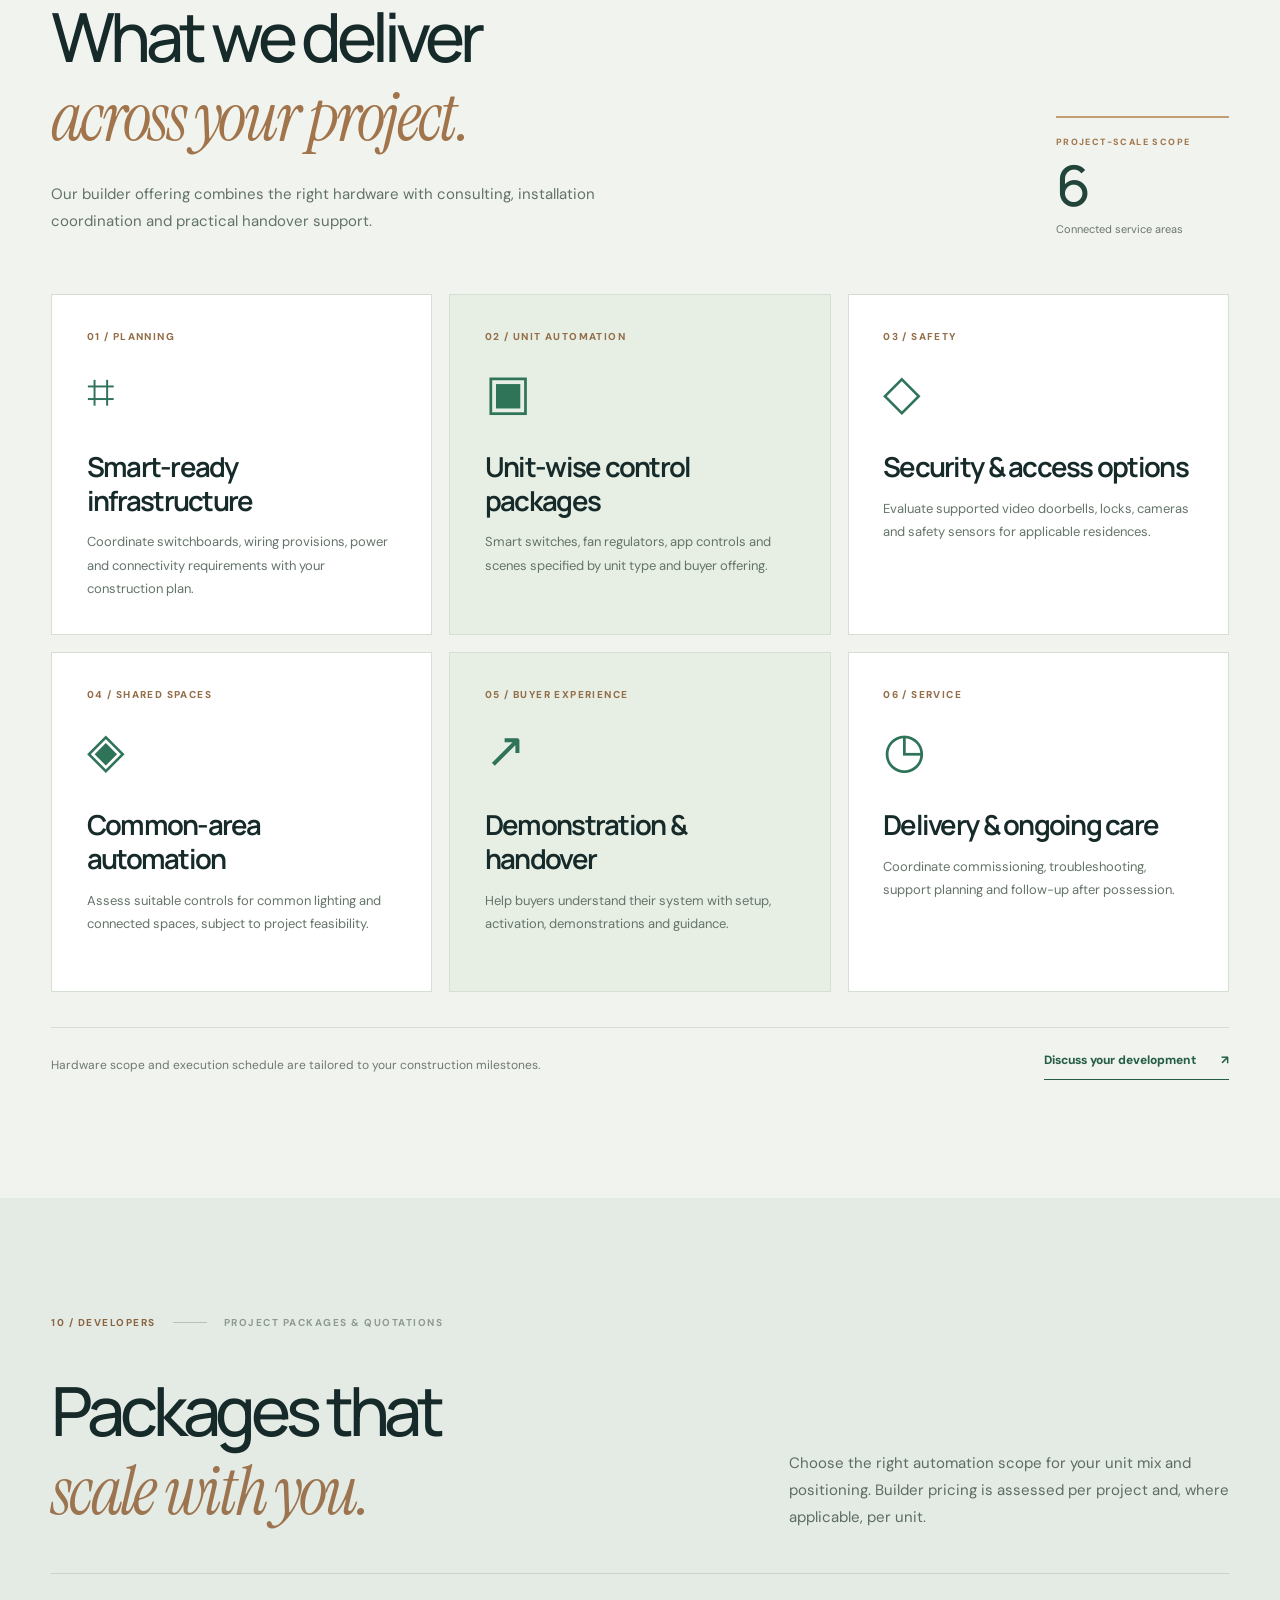
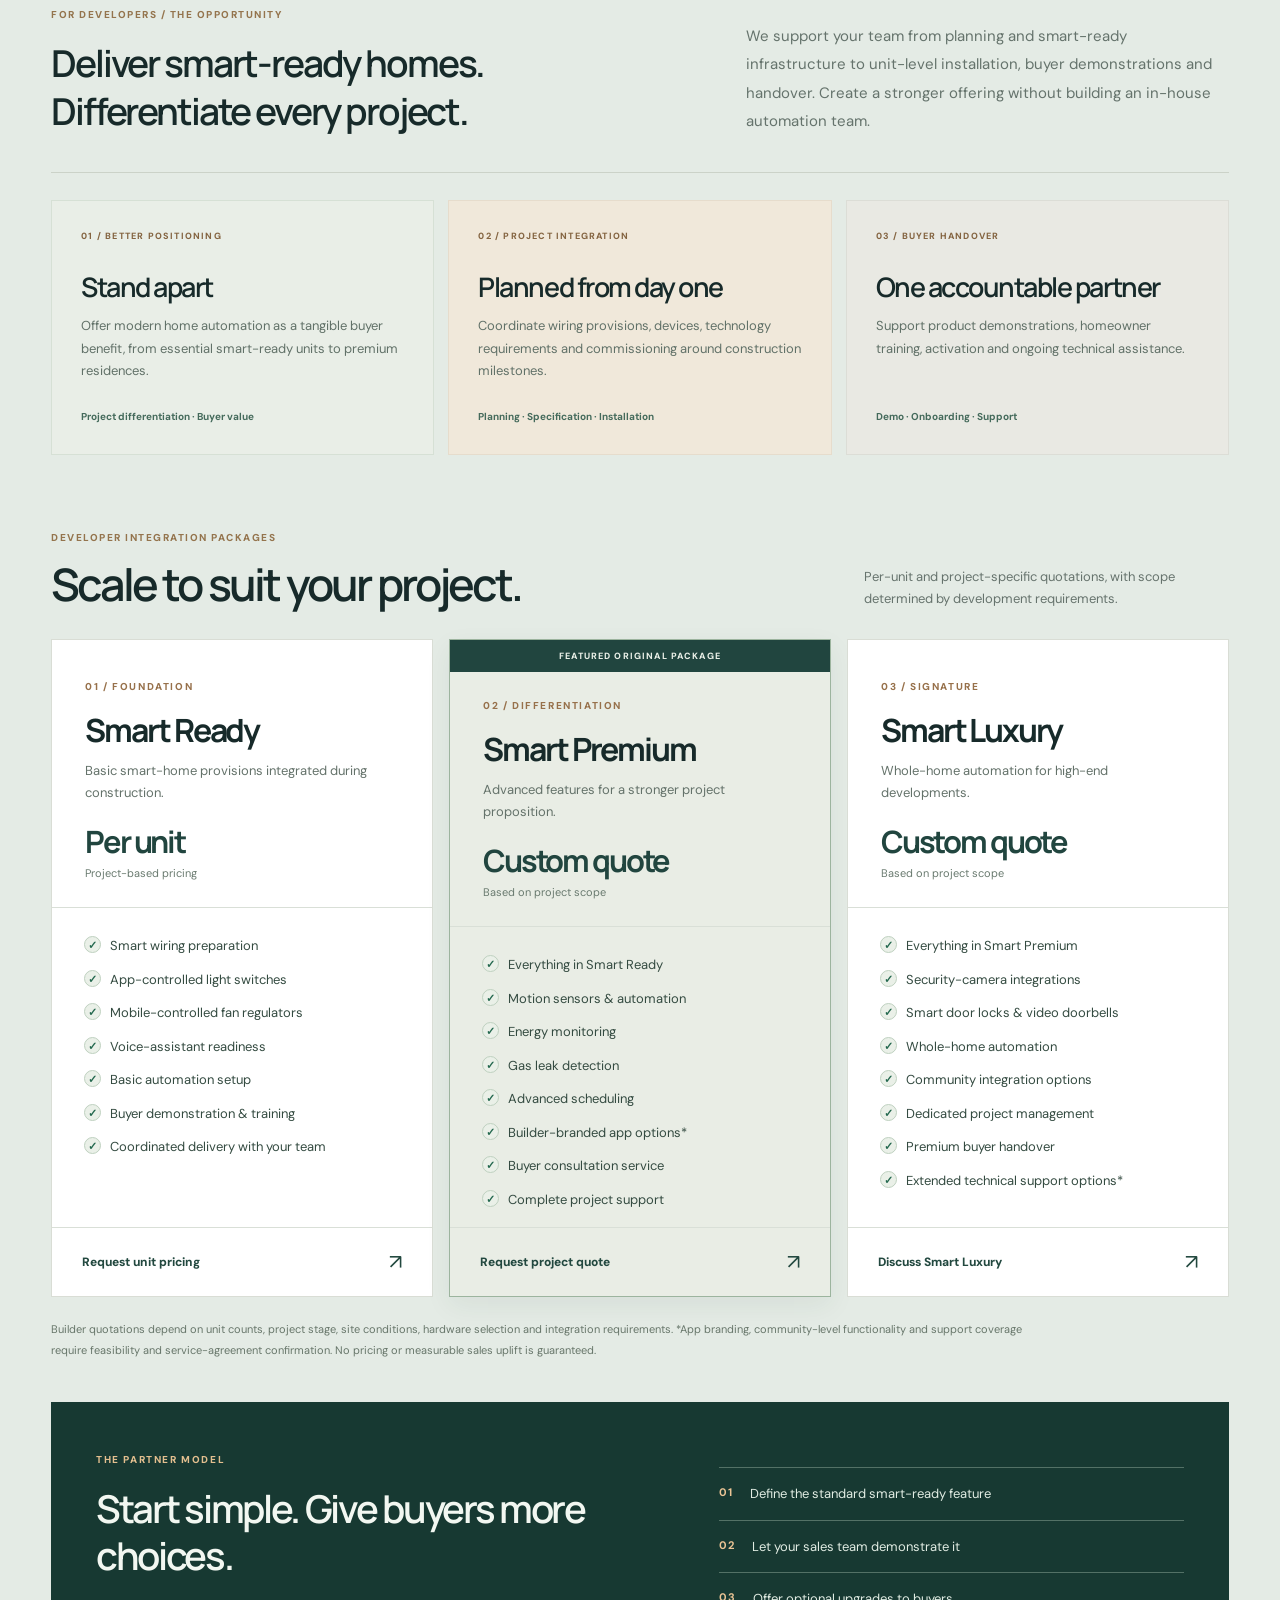
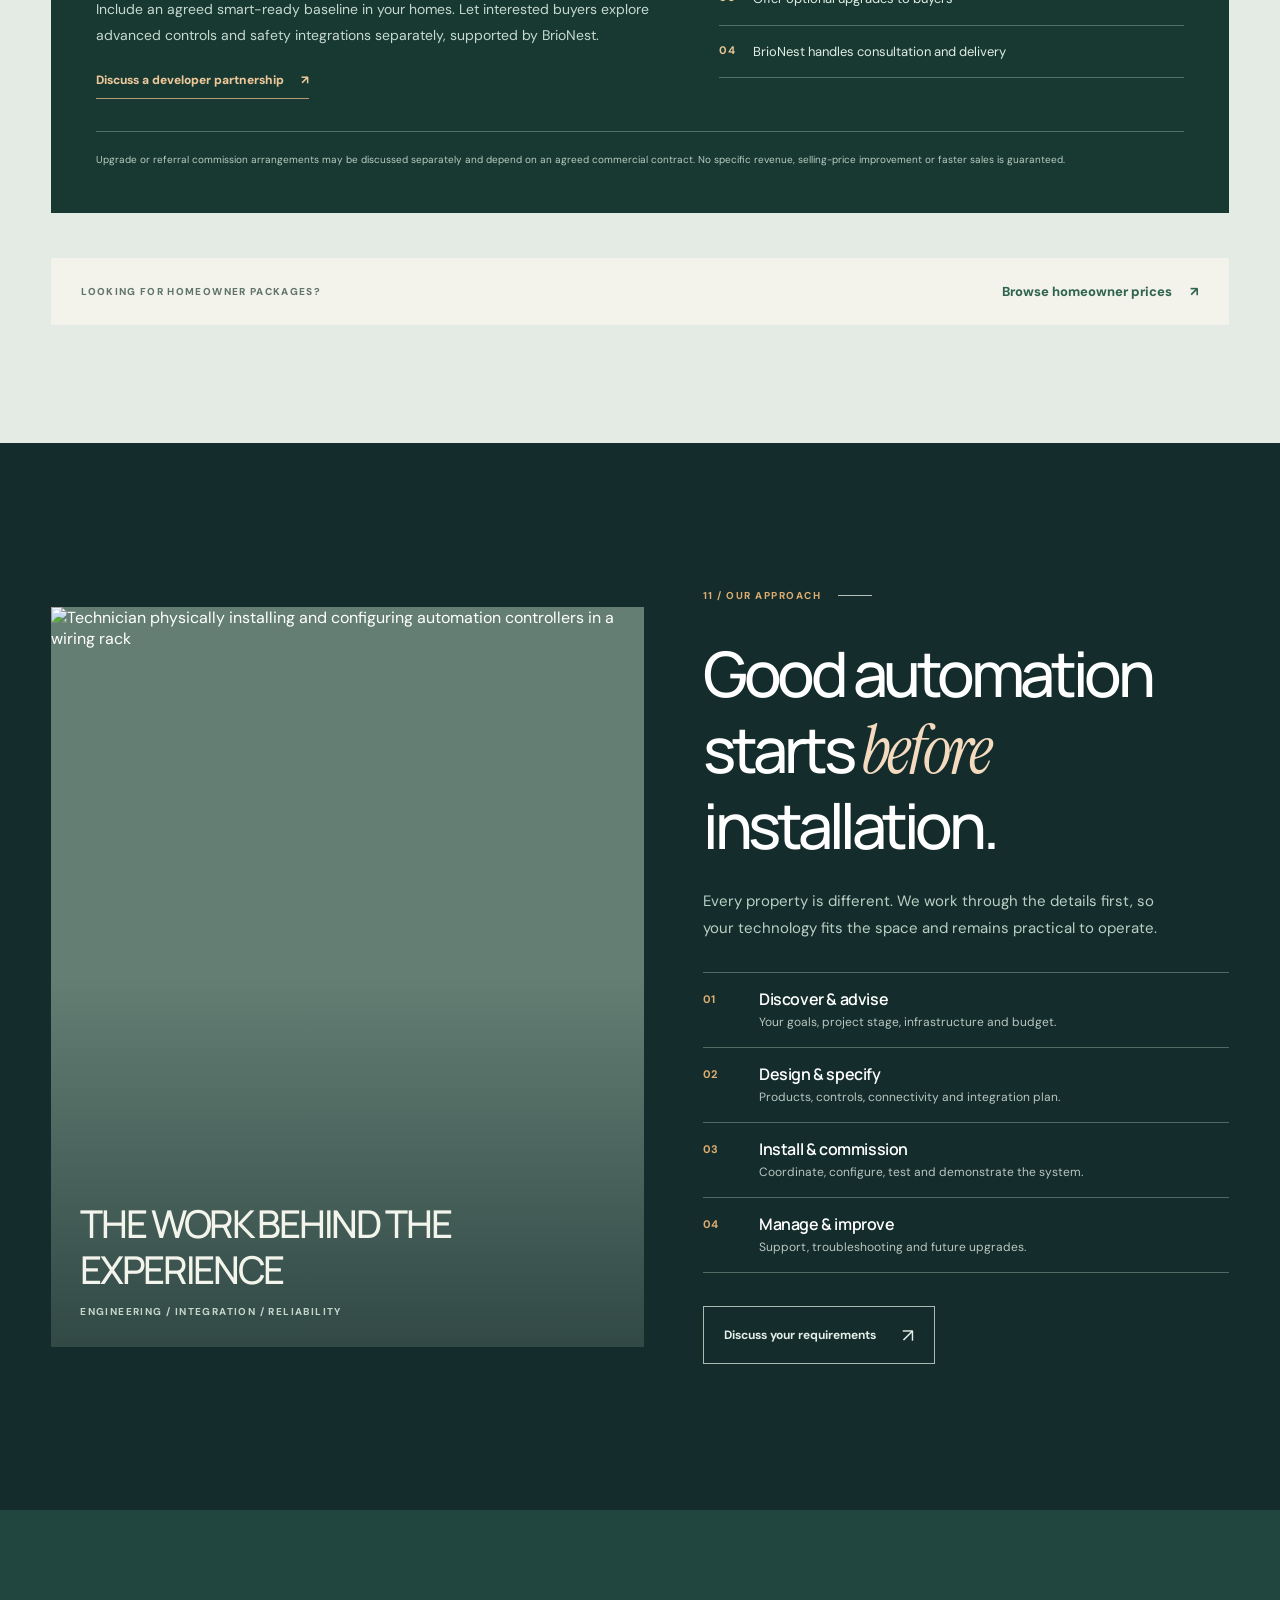
==== commit 6142b8d1: "images: replace villa exterior with relevant residential apartment project imagery" ====
--- a/index.html
+++ b/index.html
@@ -227,7 +227,7 @@
         <ul class="chapter-benefits"><li>A smart-ready feature your sales team can demonstrate</li><li>Cost-conscious unit-level specifications during construction</li><li>Optional buyer upgrades beyond the standard offering</li><li>BrioNest-led consultation, commissioning and buyer support</li></ul>
         <div class="chapter-links"><a class="button button-warm" href="#contact" data-audience="builder" data-interest="Builder project automation">Get my smart-ready proposal <span aria-hidden="true">↗</span></a><a class="text-link" href="#showflat">See the model-flat idea <span aria-hidden="true">↓</span></a></div>
       </div>
-      <div class="chapter-media" data-reveal><img src="https://images.unsplash.com/photo-1600585154340-be6161a56a0c?w=1300&q=85" loading="lazy" alt="Contemporary residential building suitable for planned home automation"><div class="chapter-media-label"><span>SMART-READY BY DESIGN</span><span>PROJECT PLANNING + DELIVERY + BUYER HANDOVER</span></div></div>
+      <div class="chapter-media" data-reveal><img src="https://images.unsplash.com/photo-1758448511487-15f69dd6107b?w=1300&q=85" loading="lazy" alt="Illustrative modern multistorey residential apartment development for the smart-ready builder offering"><div class="chapter-media-label"><span>SMART-READY BY DESIGN</span><span>PROJECT PLANNING + DELIVERY + BUYER HANDOVER</span></div></div>
     </div>
   </section>
 
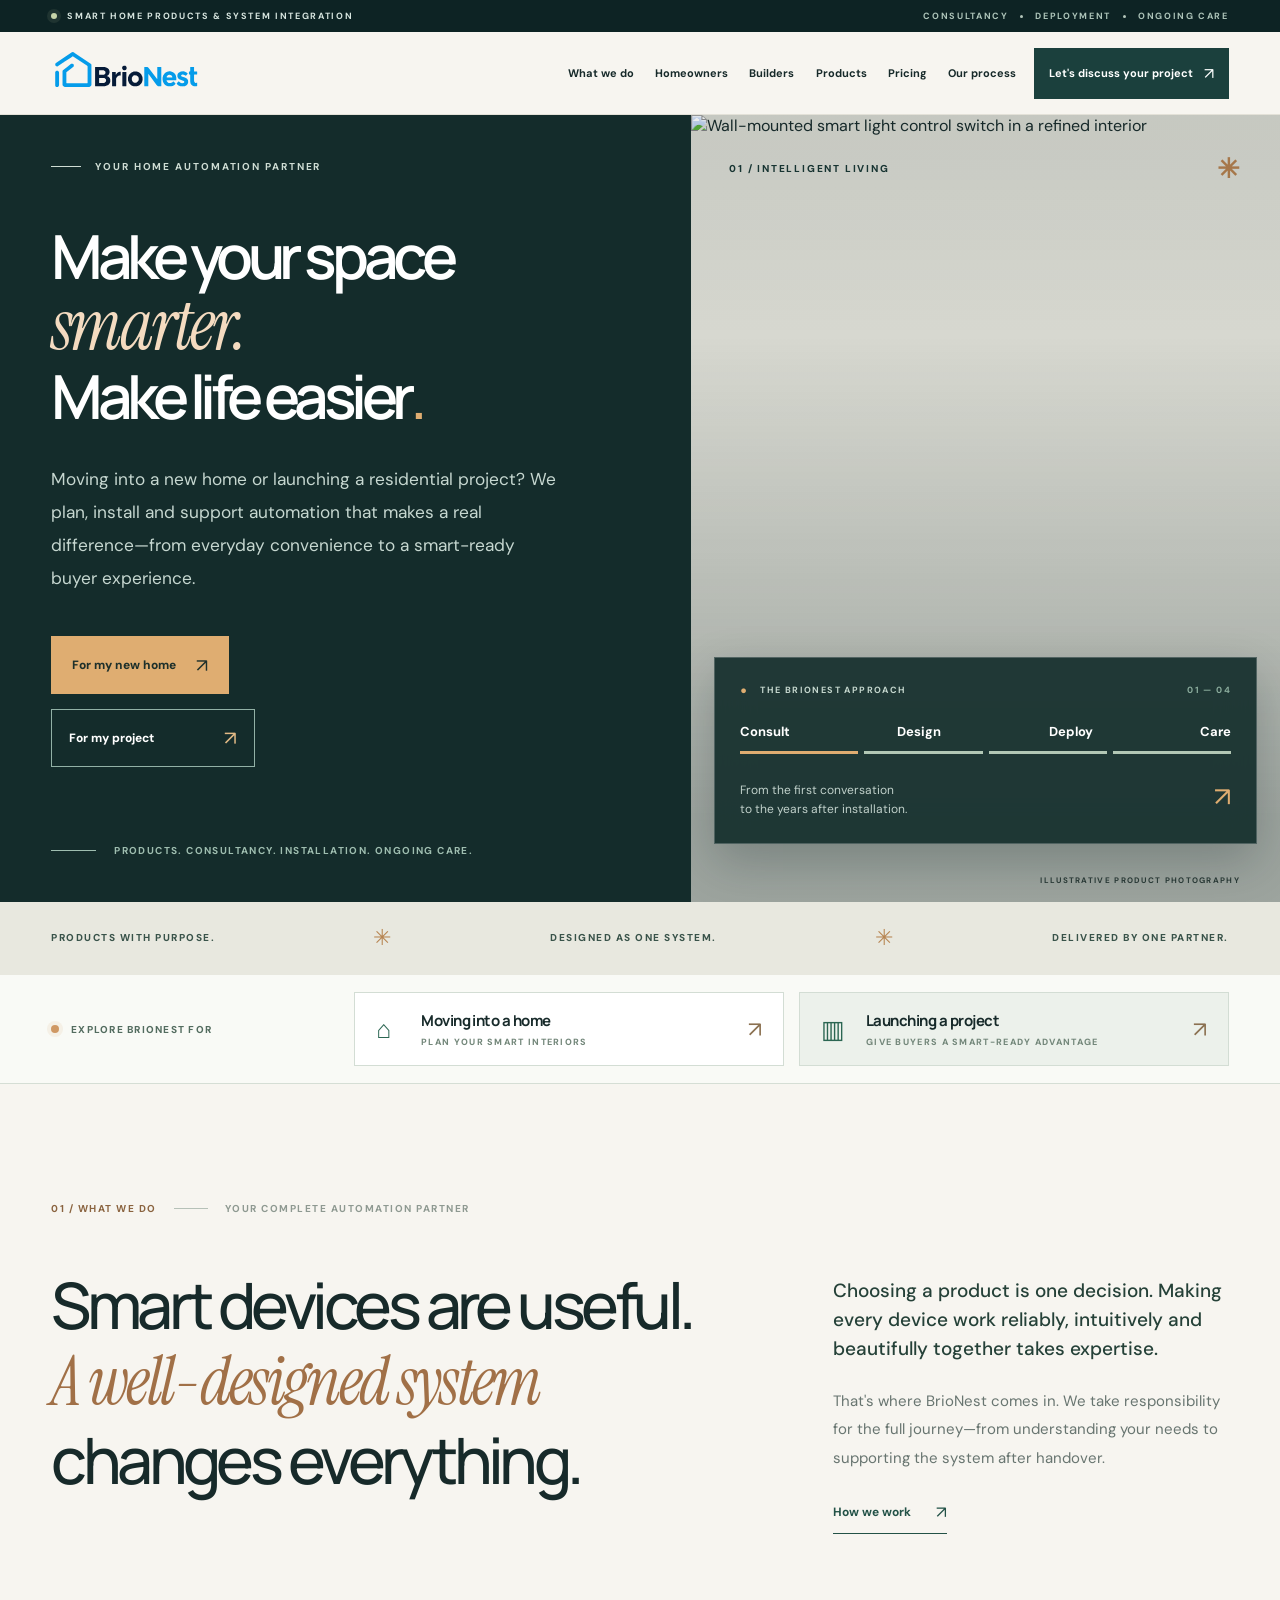
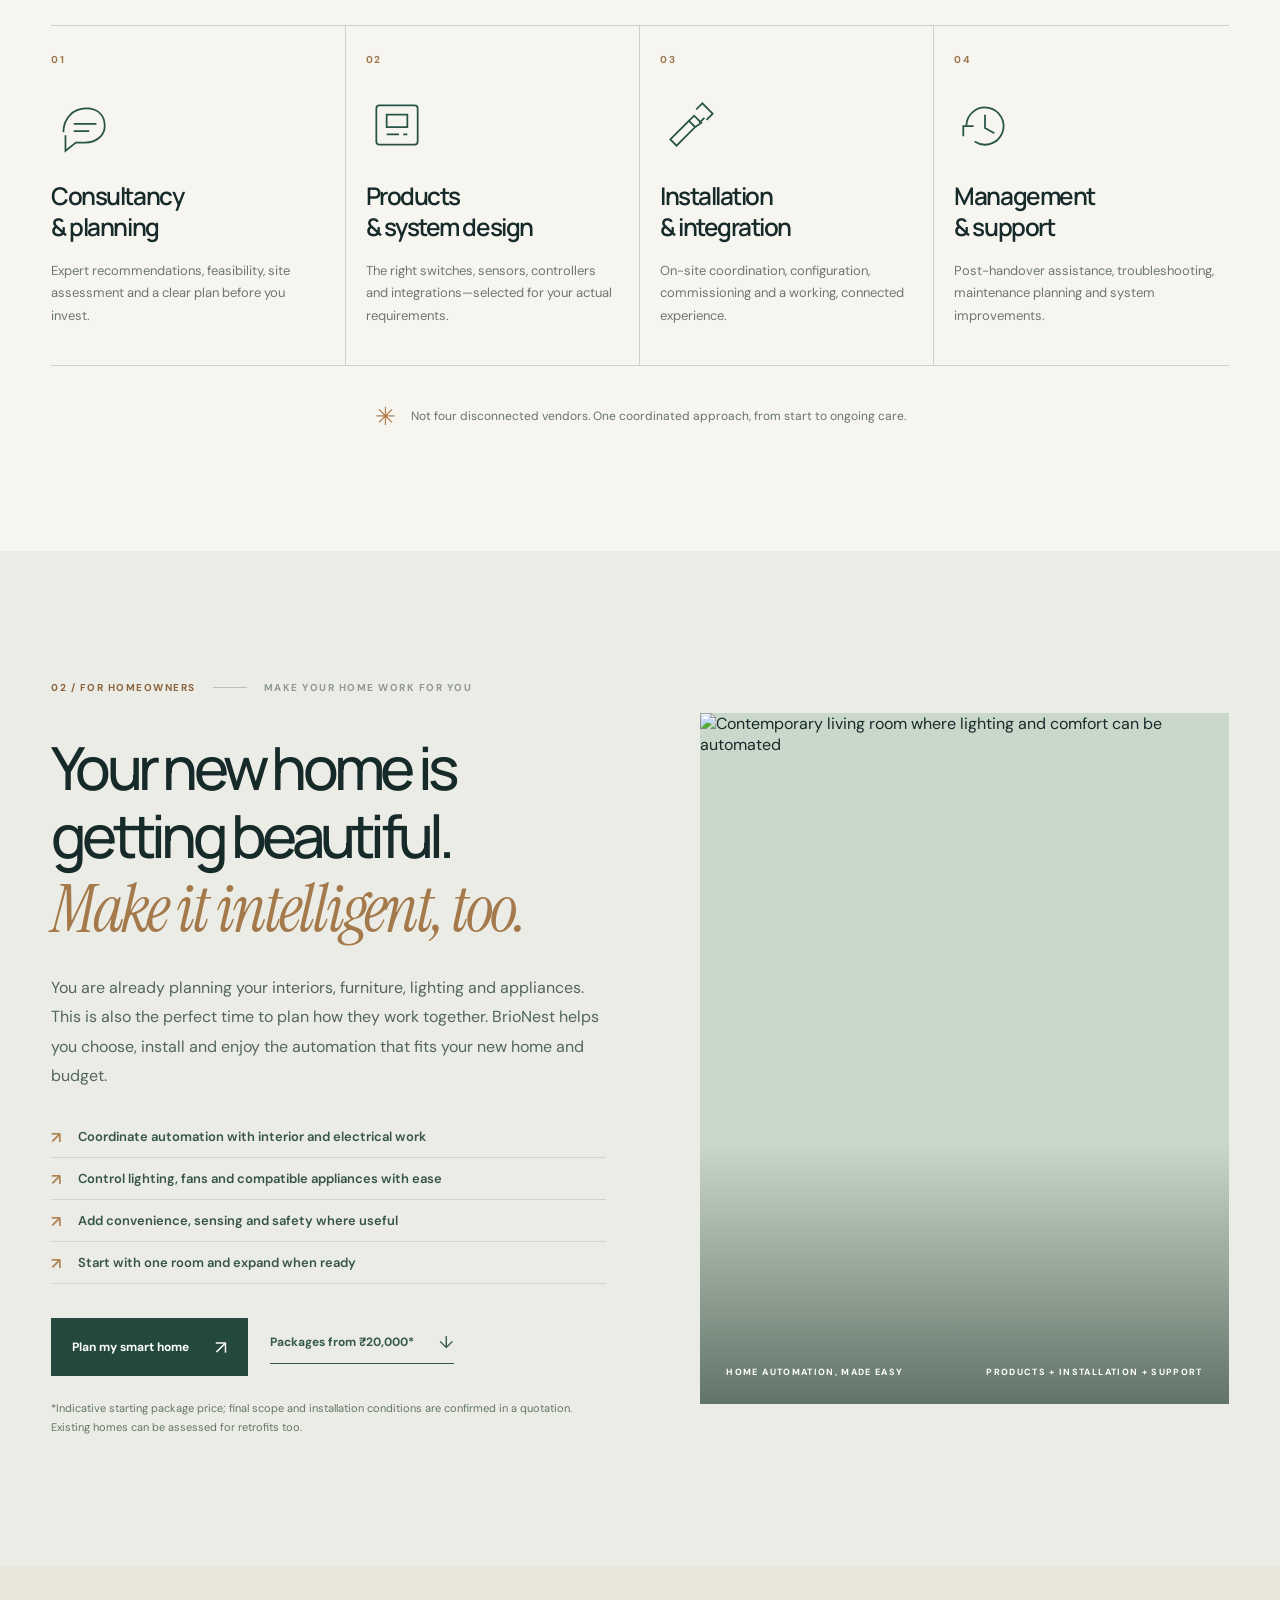
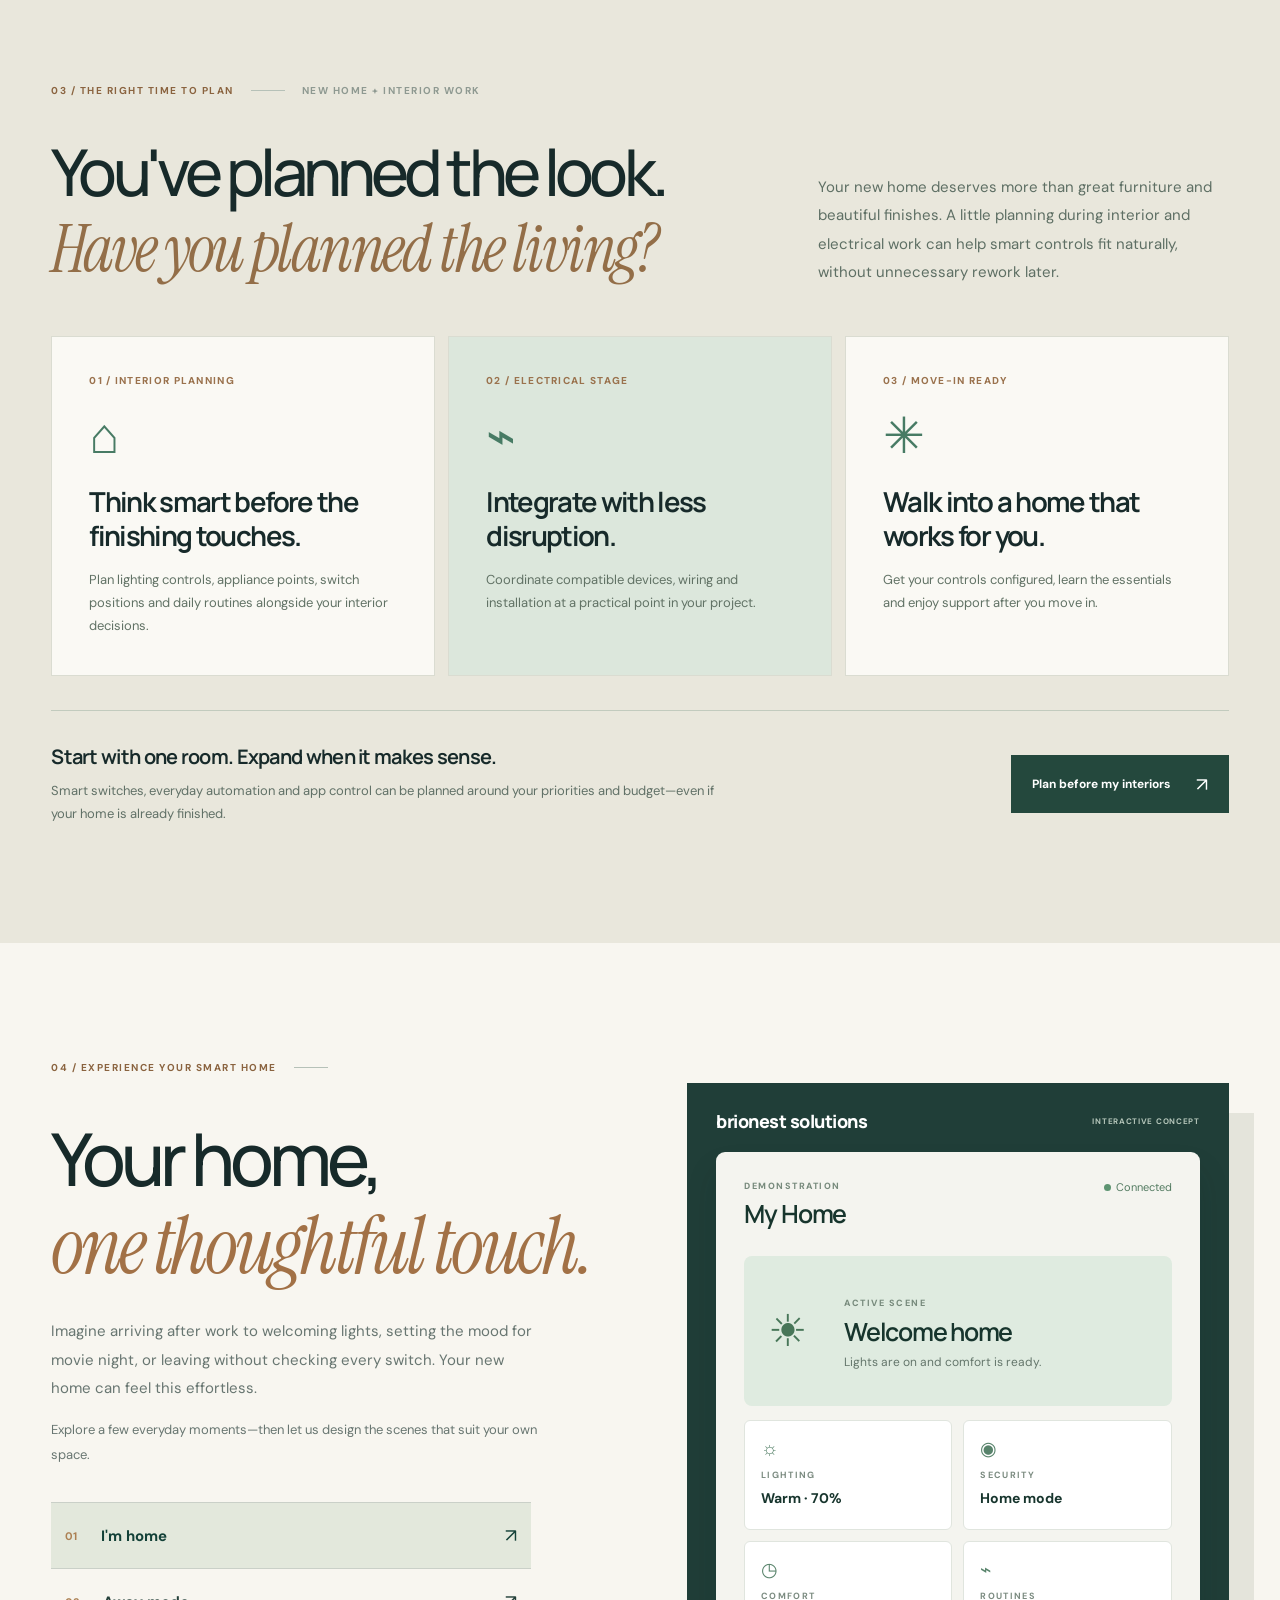
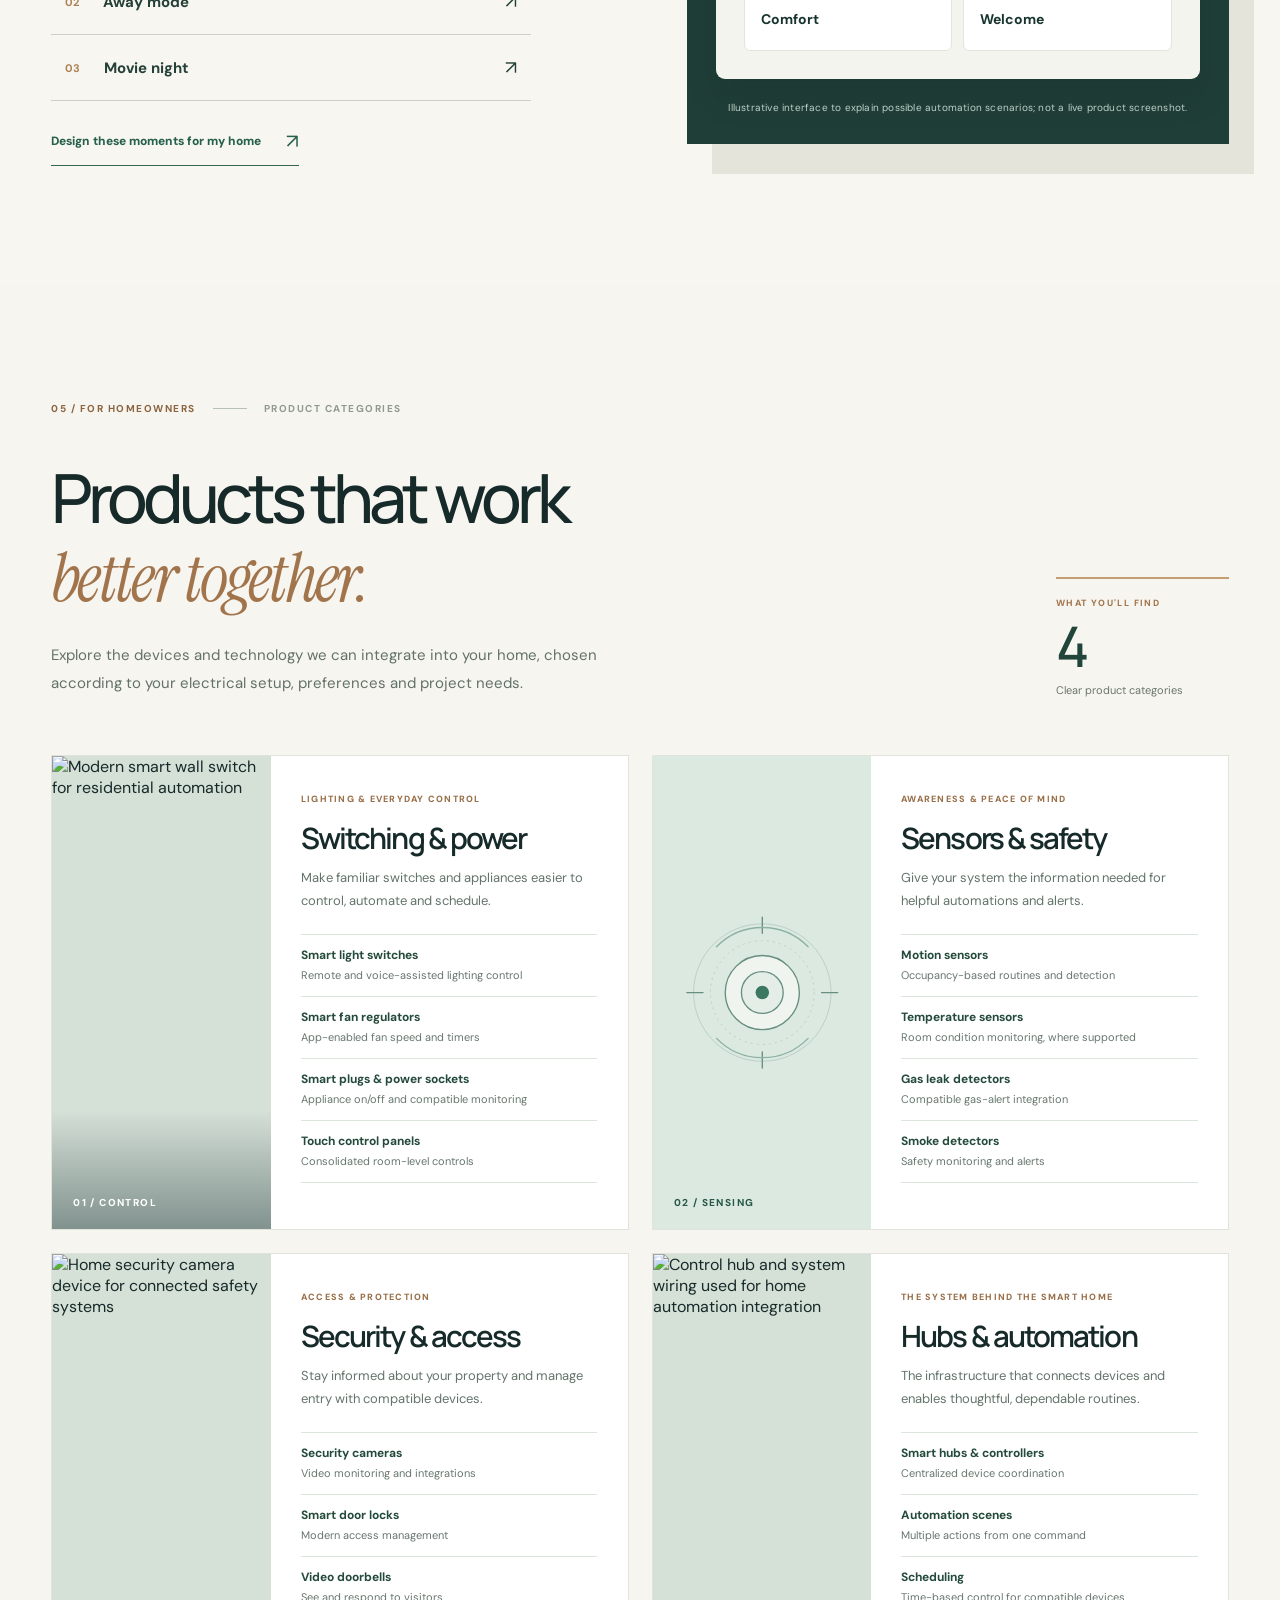
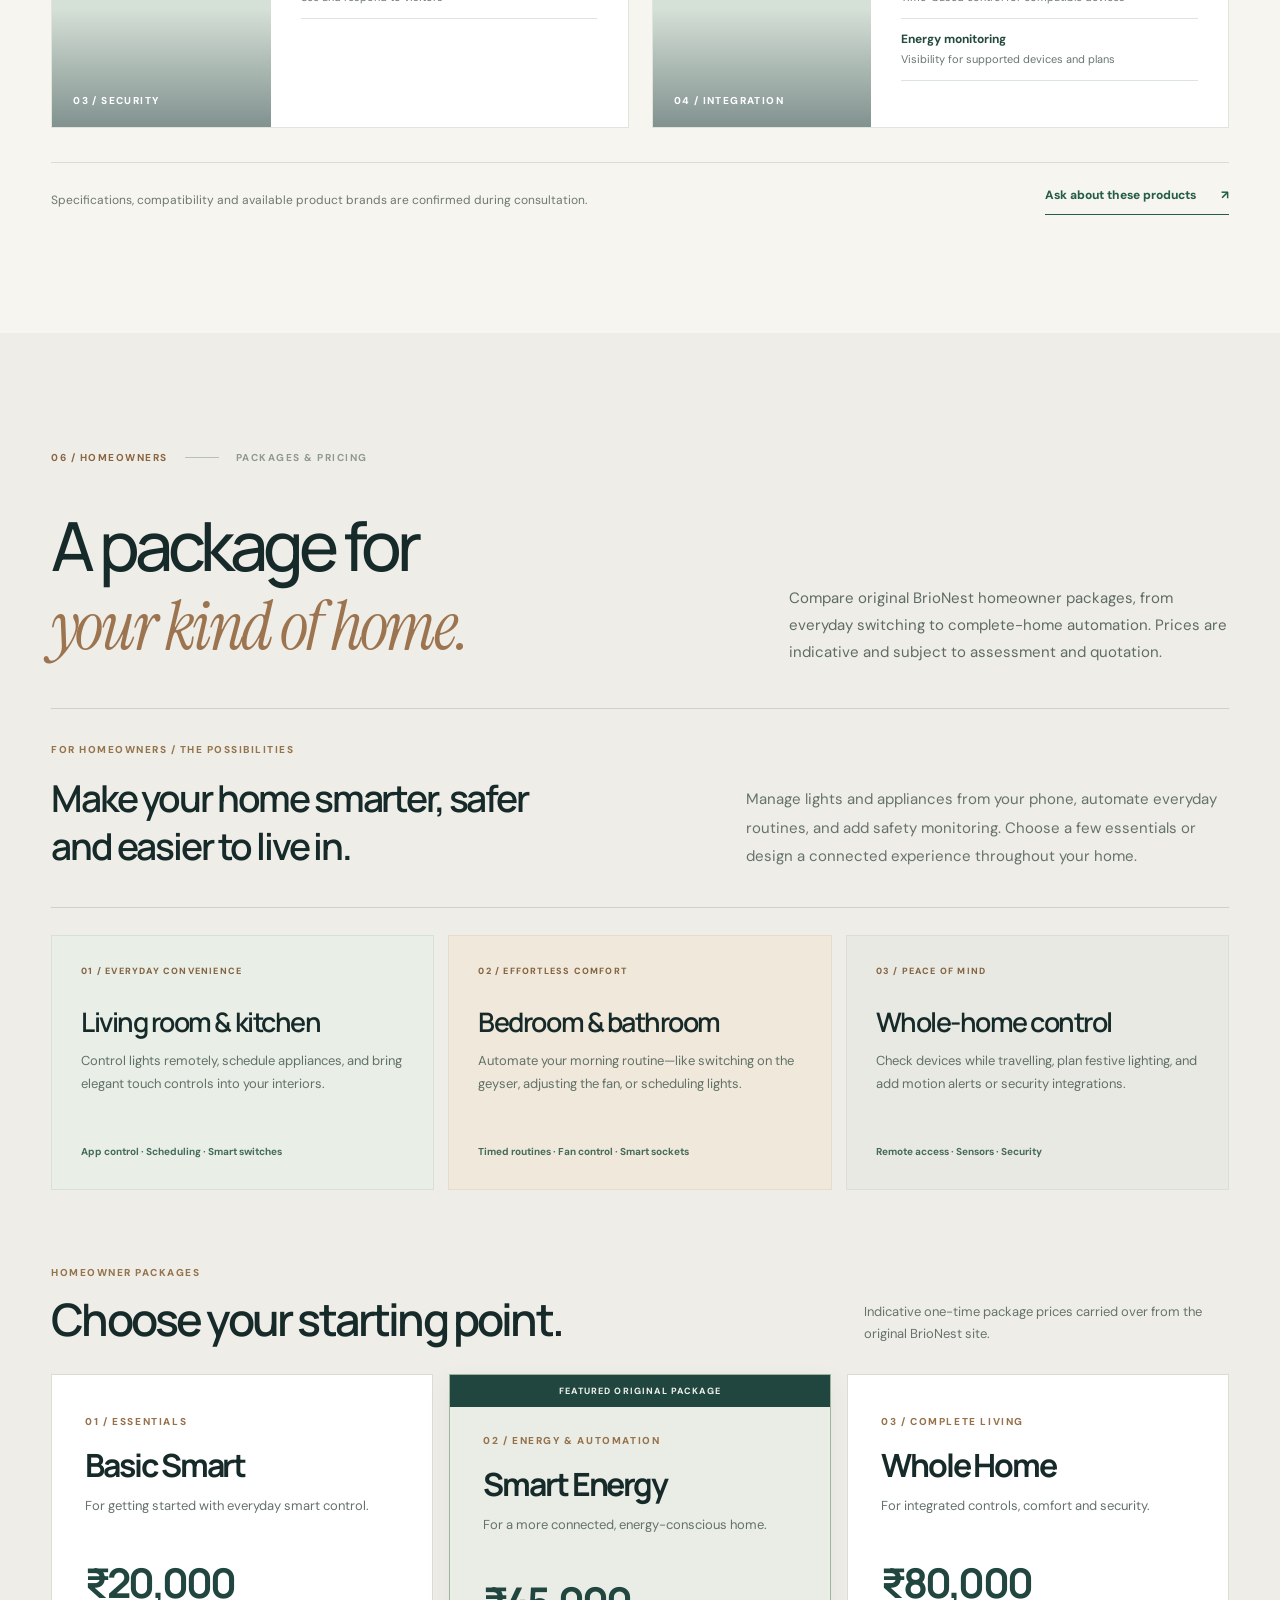
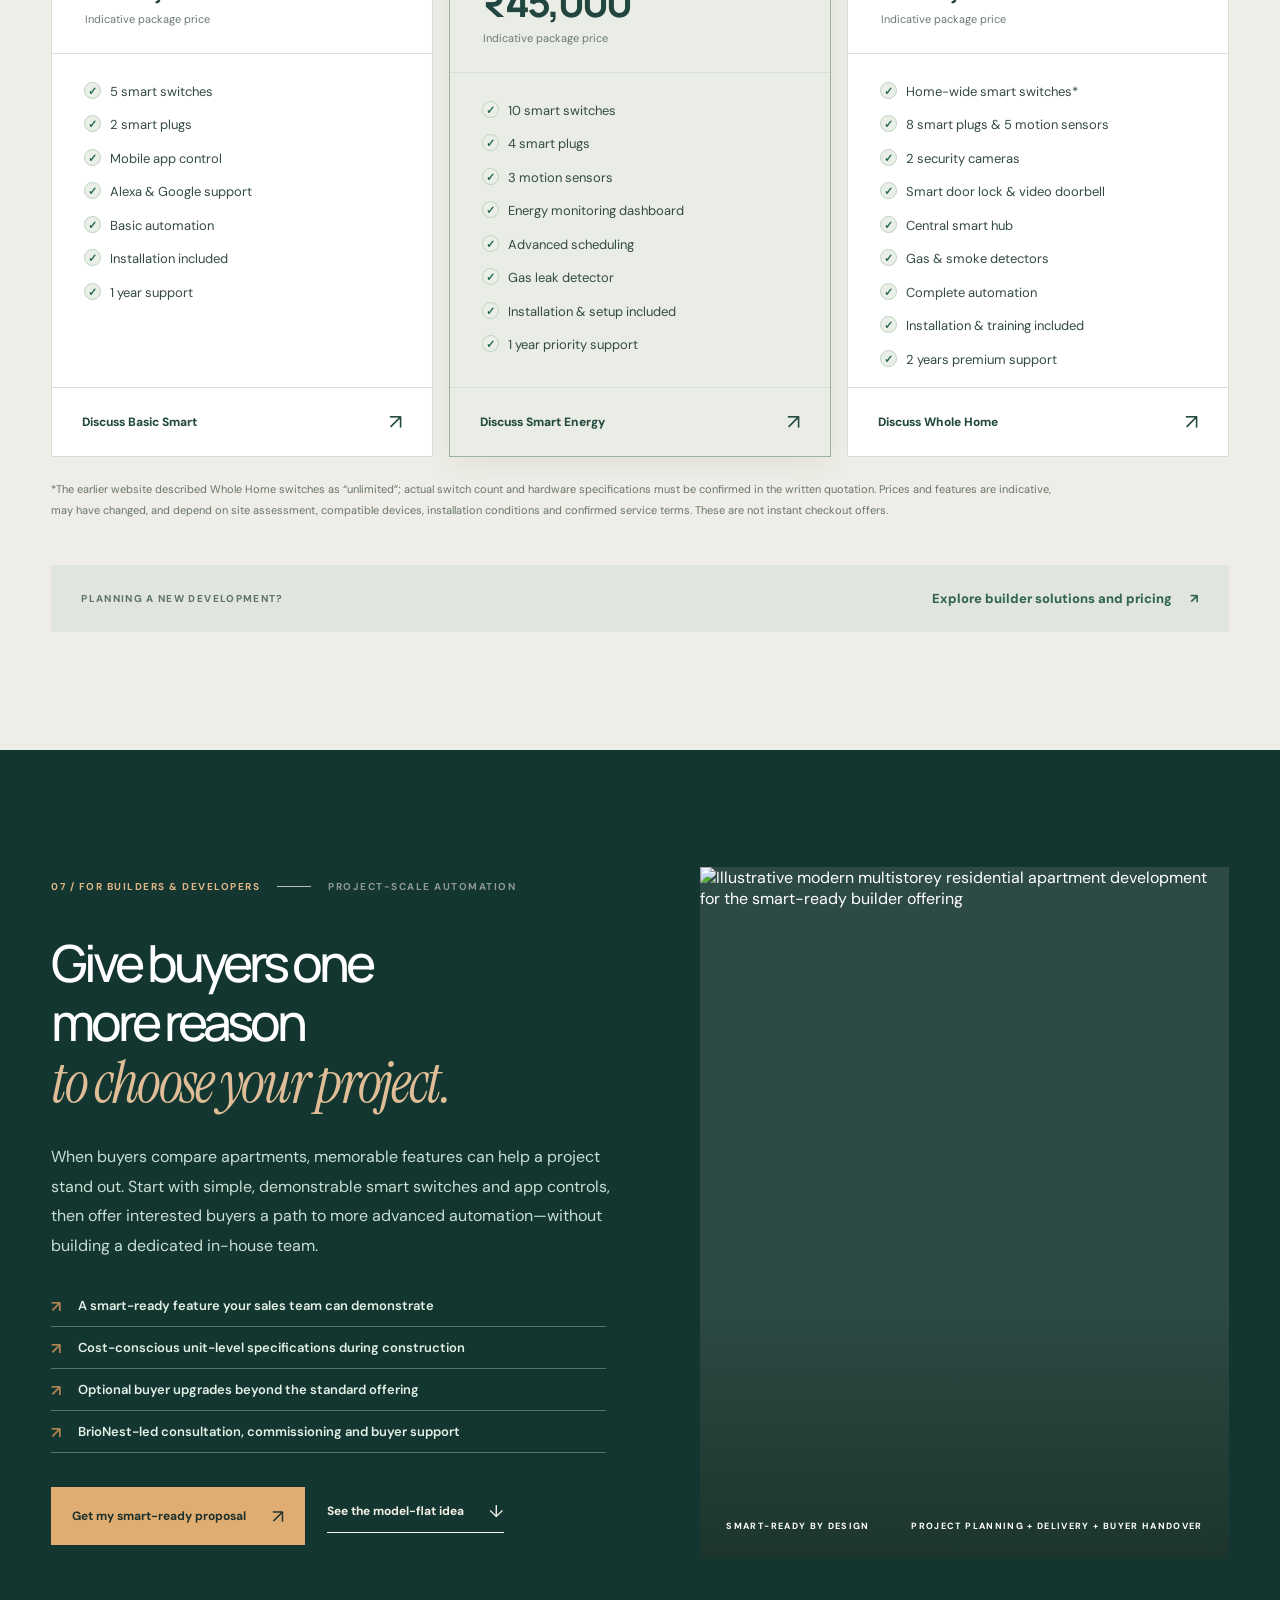
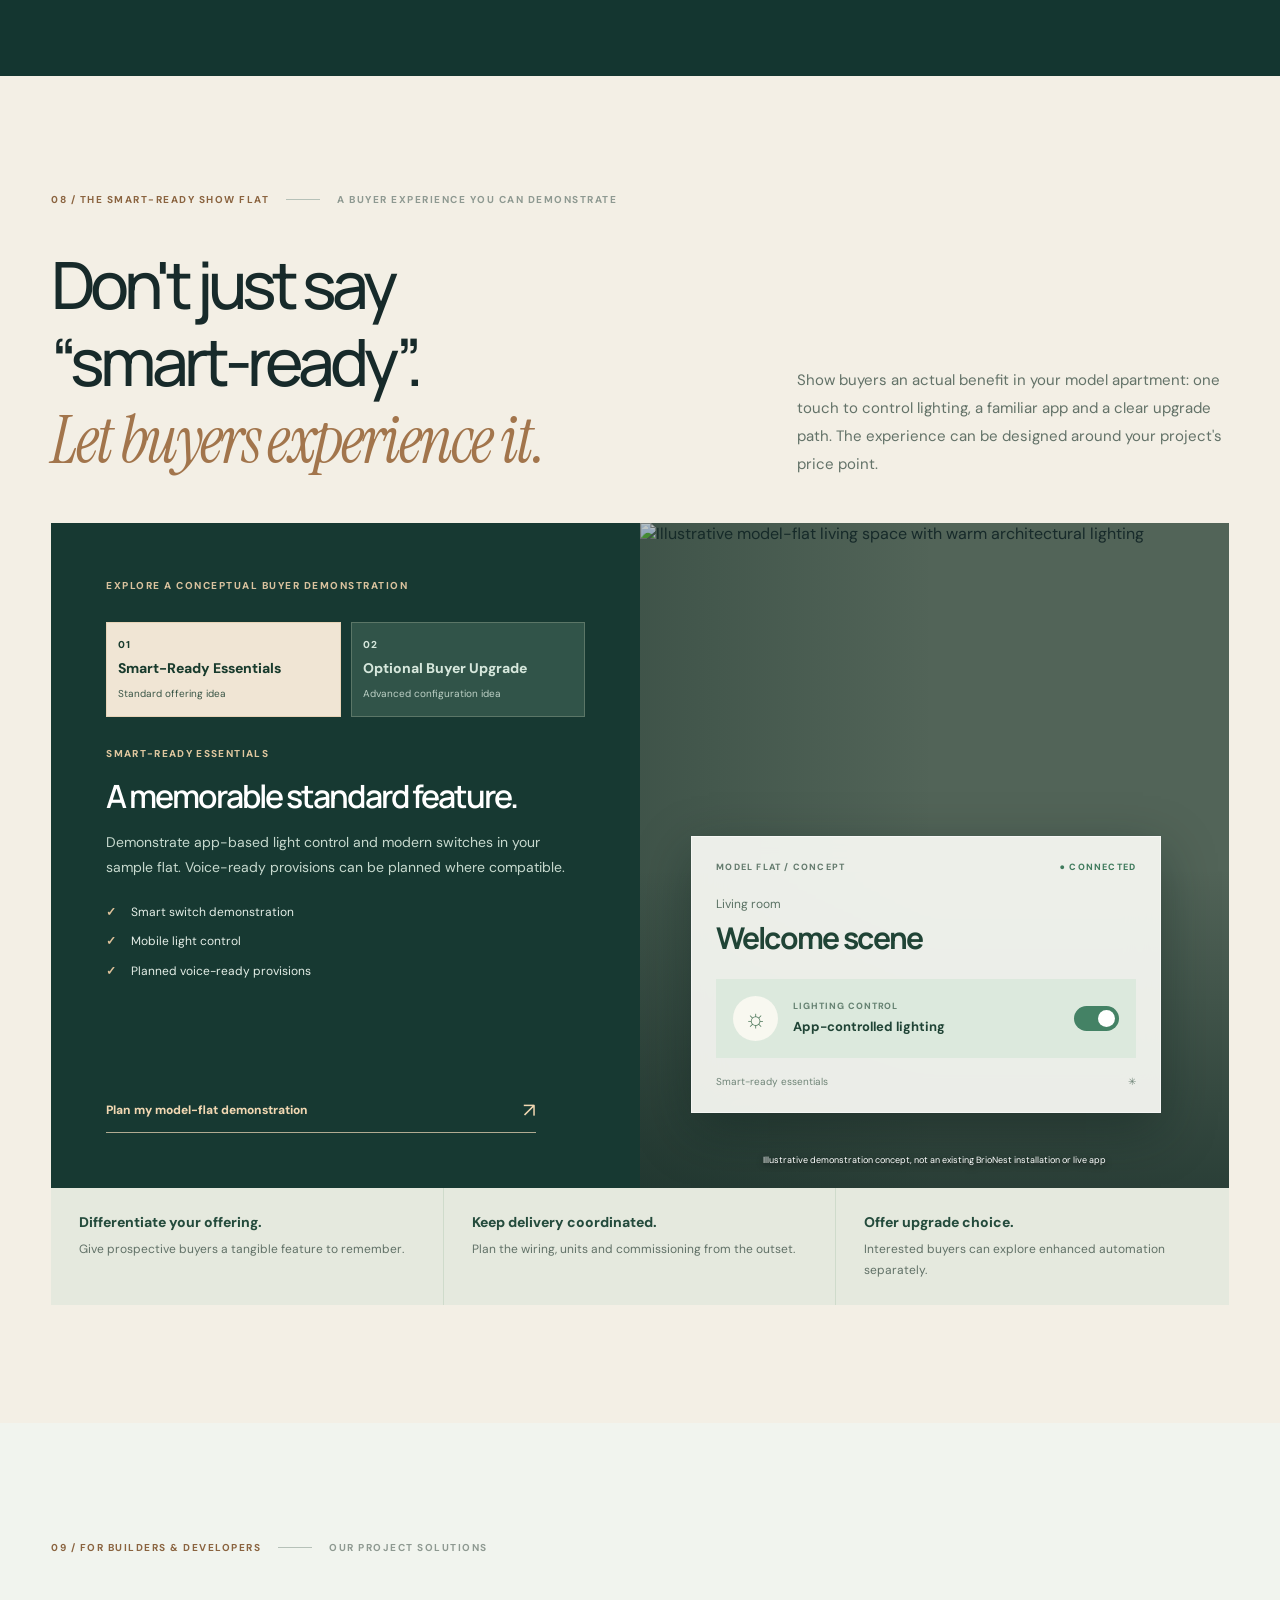
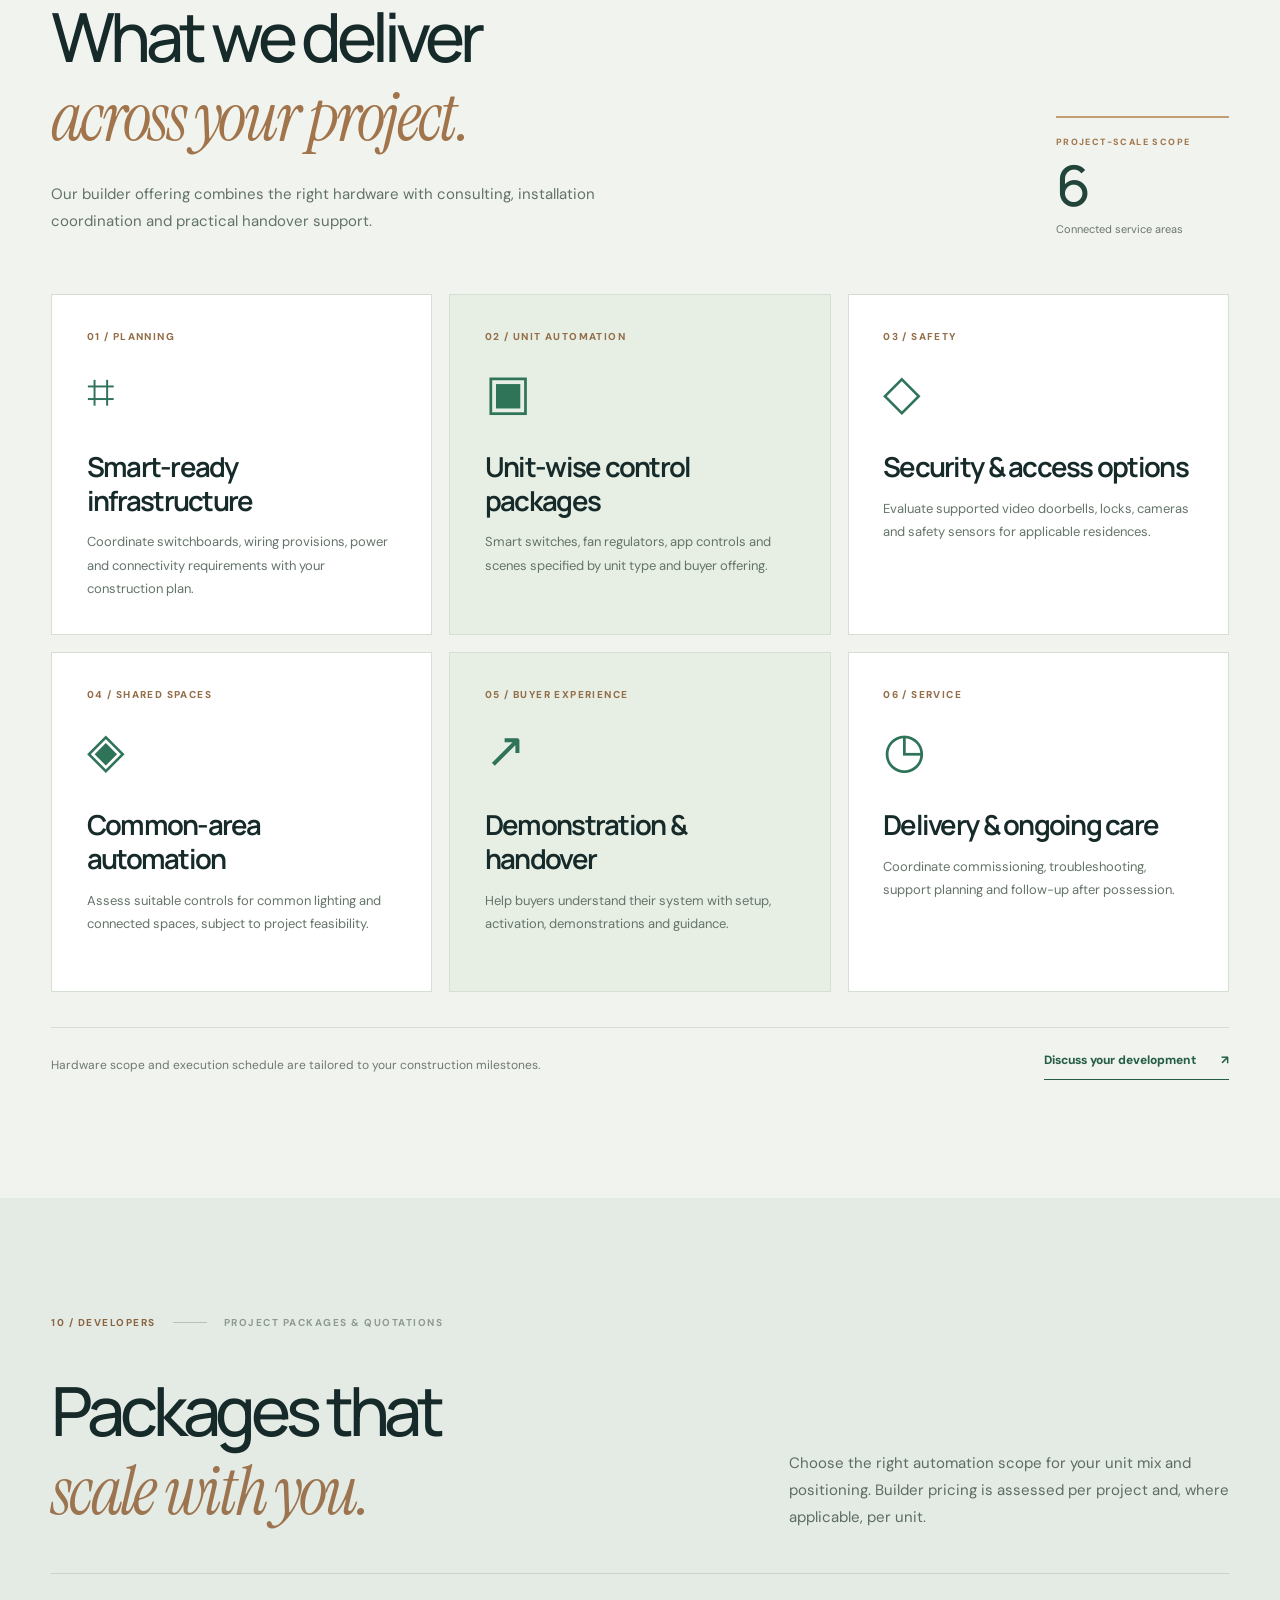
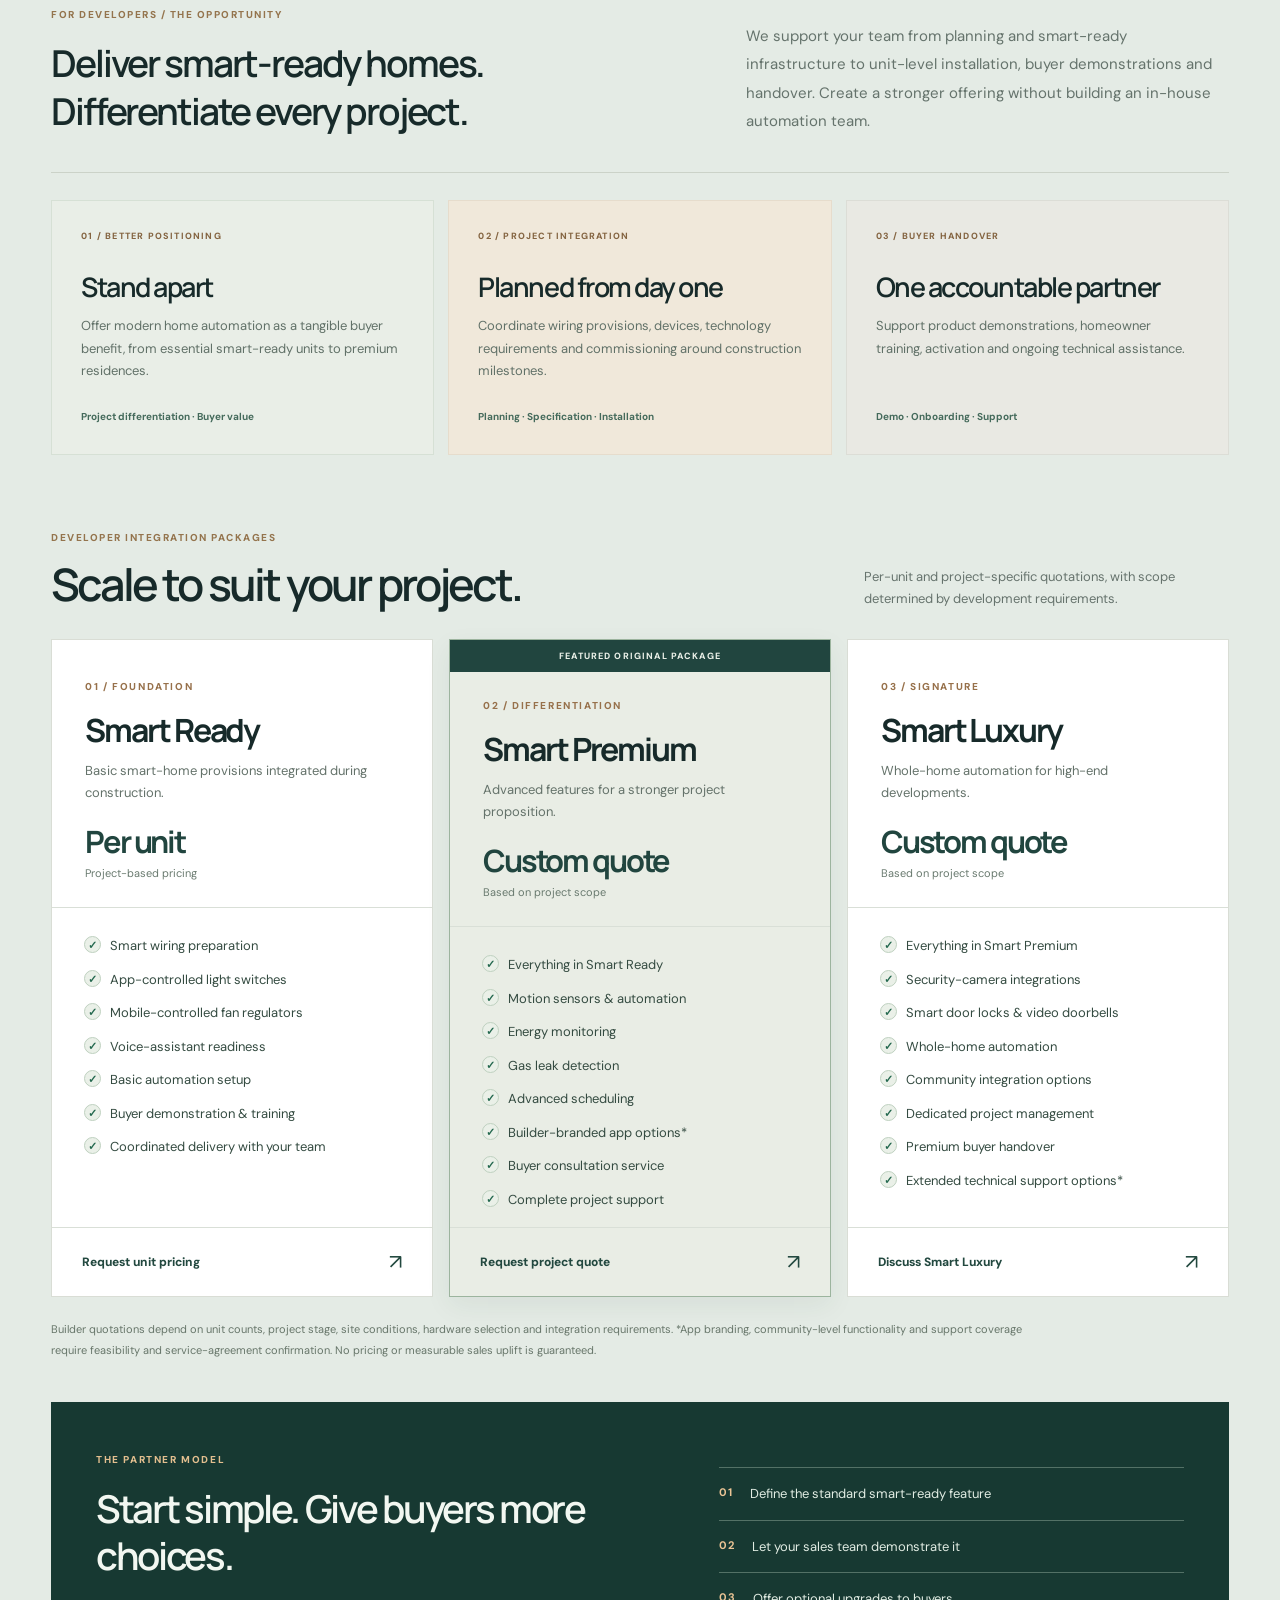
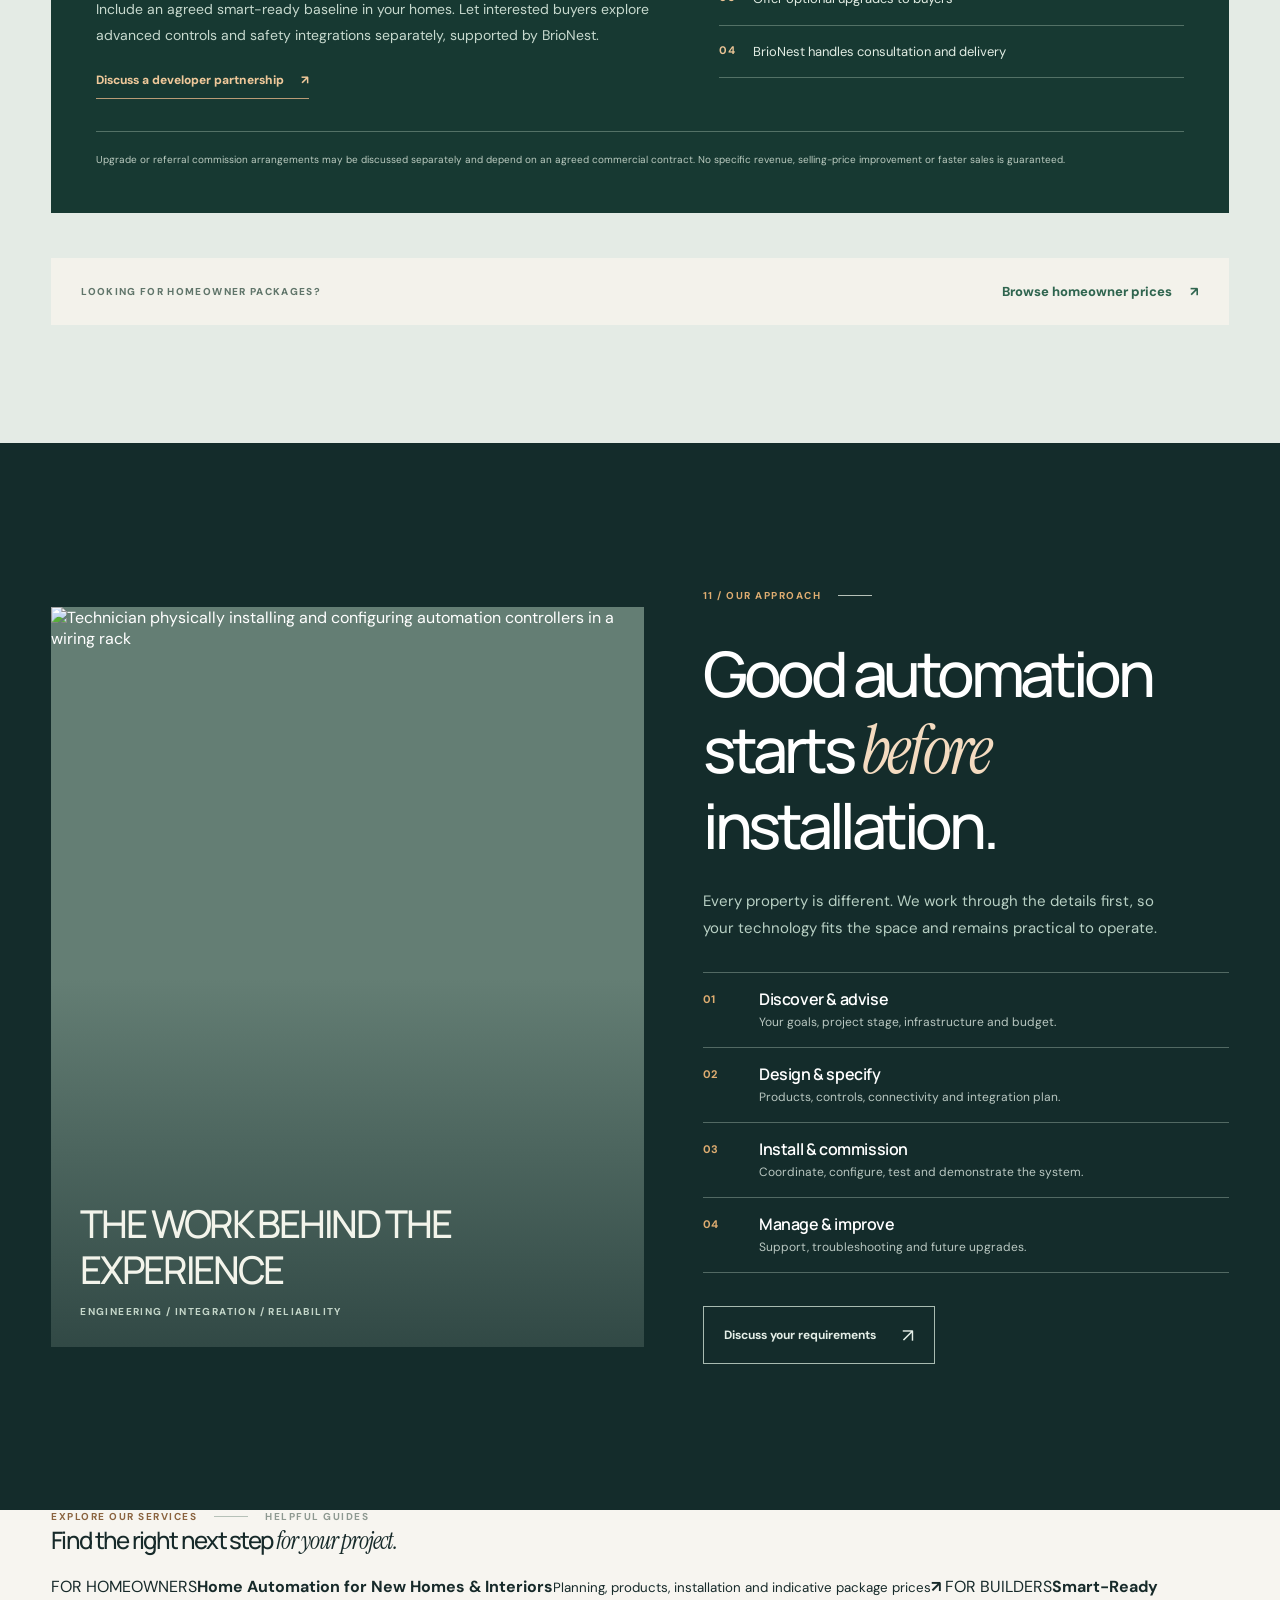
==== commit 4c0849f2: "seo: link two focused organic service guides from the homepage" ====
--- a/index.html
+++ b/index.html
@@ -349,6 +349,16 @@
     </div>
   </section>
 
+
+  <div class="seo-guides" aria-label="Explore BrioNest service guides">
+    <div class="shell"><div class="section-kicker"><span>EXPLORE OUR SERVICES</span><span class="kicker-line"></span><span>HELPFUL GUIDES</span></div>
+      <h2>Find the right next step <em>for your project.</em></h2>
+      <div class="seo-guide-grid">
+        <a href="home-automation/"><span>FOR HOMEOWNERS</span><strong>Home Automation for New Homes & Interiors</strong><small>Planning, products, installation and indicative package prices</small><b aria-hidden="true">↗</b></a>
+        <a href="smart-ready-apartments/"><span>FOR BUILDERS</span><strong>Smart-Ready Apartments for Developers</strong><small>Project integration, buyer demonstrations and unit-level packages</small><b aria-hidden="true">↗</b></a>
+      </div>
+    </div>
+  </div>
   <section class="contact-section section-space" id="contact">
     <div class="shell contact-layout">
       <div class="contact-copy" data-reveal><div class="section-kicker light-kicker"><span>12 / START HERE</span><span class="kicker-line"></span></div><h2>Your next move.<br><em>Made smarter.</em></h2><p>Planning interiors for a new home? Or preparing the next residential project? Tell us where you are in the journey. We’ll recommend a practical next step—not a one-size-fits-all product list.</p><div class="expect-panel"><strong>What to expect</strong><ul><li>An initial requirements discussion, without obligation</li><li>Recommendations based on your stage and budget</li><li>Clear product, installation and support scope</li><li>A demo or project proposal where appropriate</li></ul></div><div class="contact-direct"><span>CONTACT BRIONEST SOLUTIONS</span><a href="tel:+919833574794">+91 98335 74794</a><a href="mailto:info@brionest.com">info@brionest.com</a></div><div class="contact-promise"><span class="promise-icon">✳</span><span>PRODUCTS + CONSULTANCY + EXECUTION + ONGOING CARE</span></div></div>
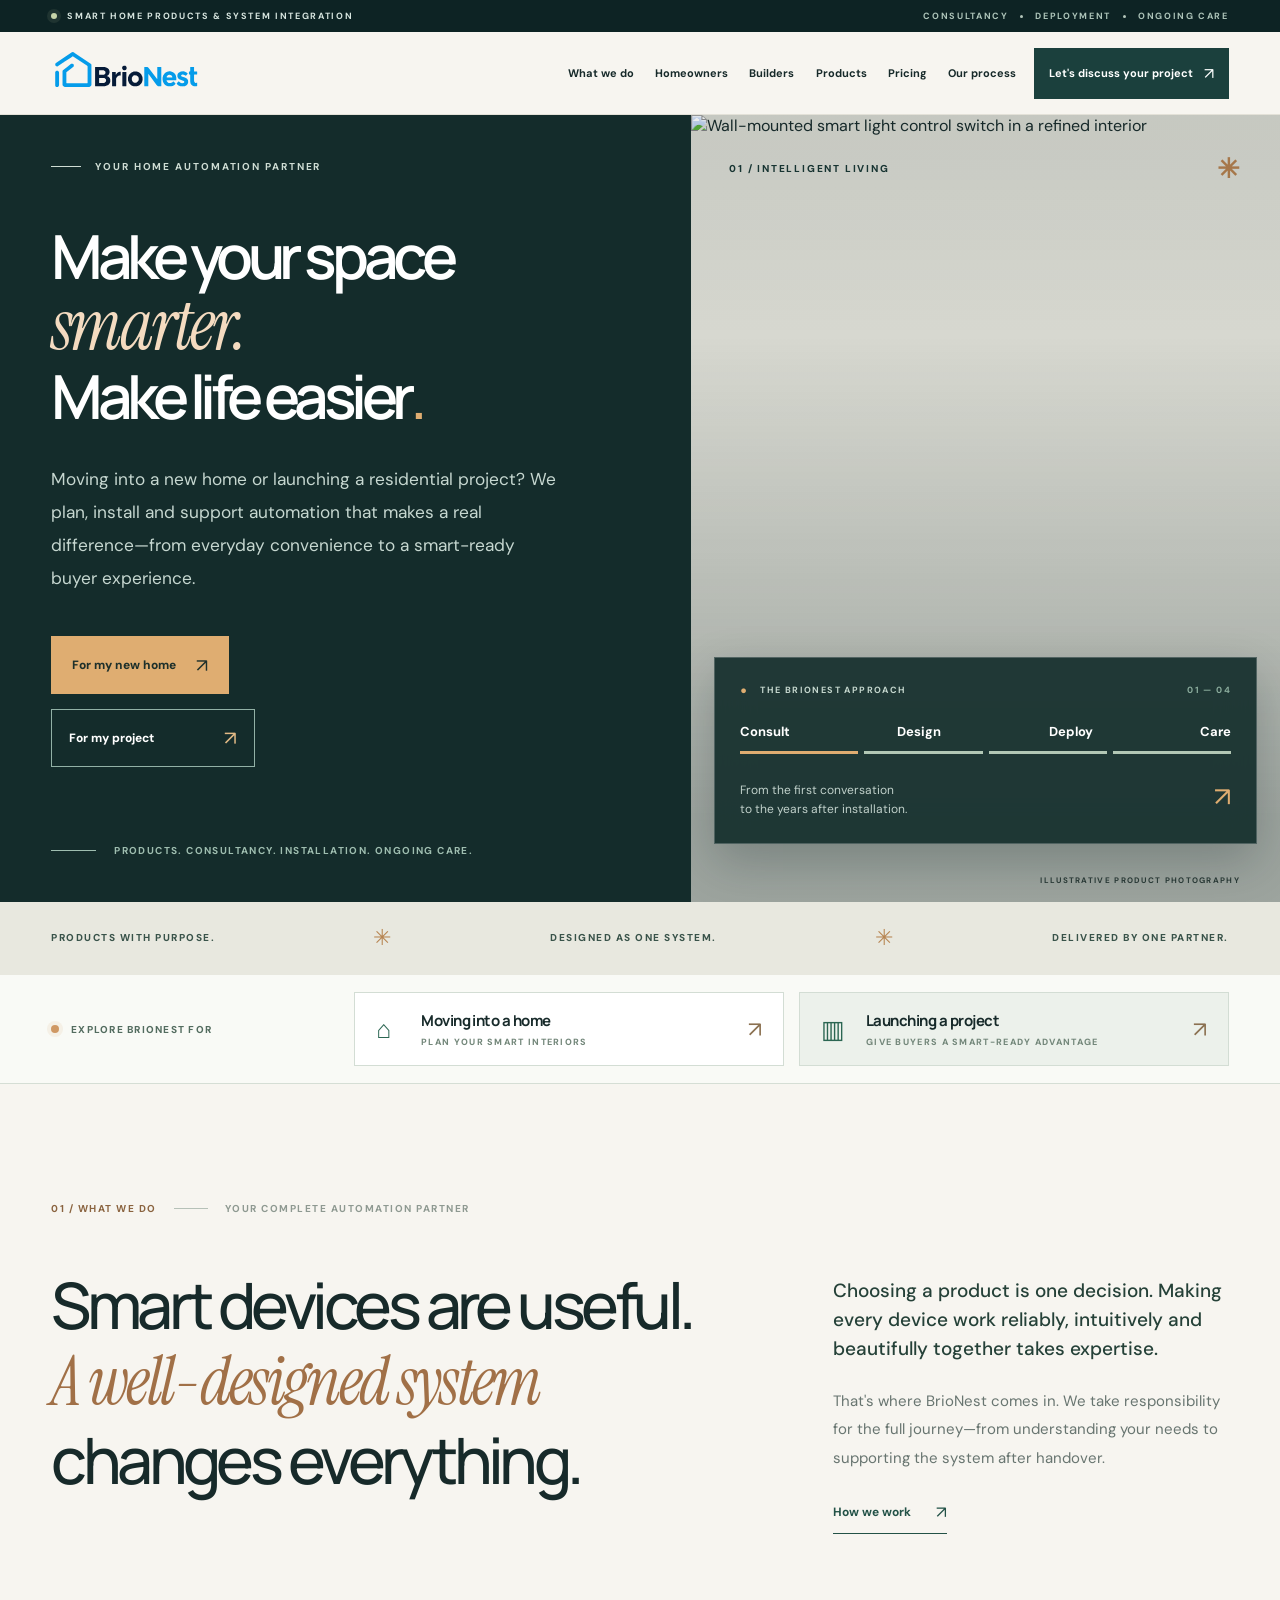
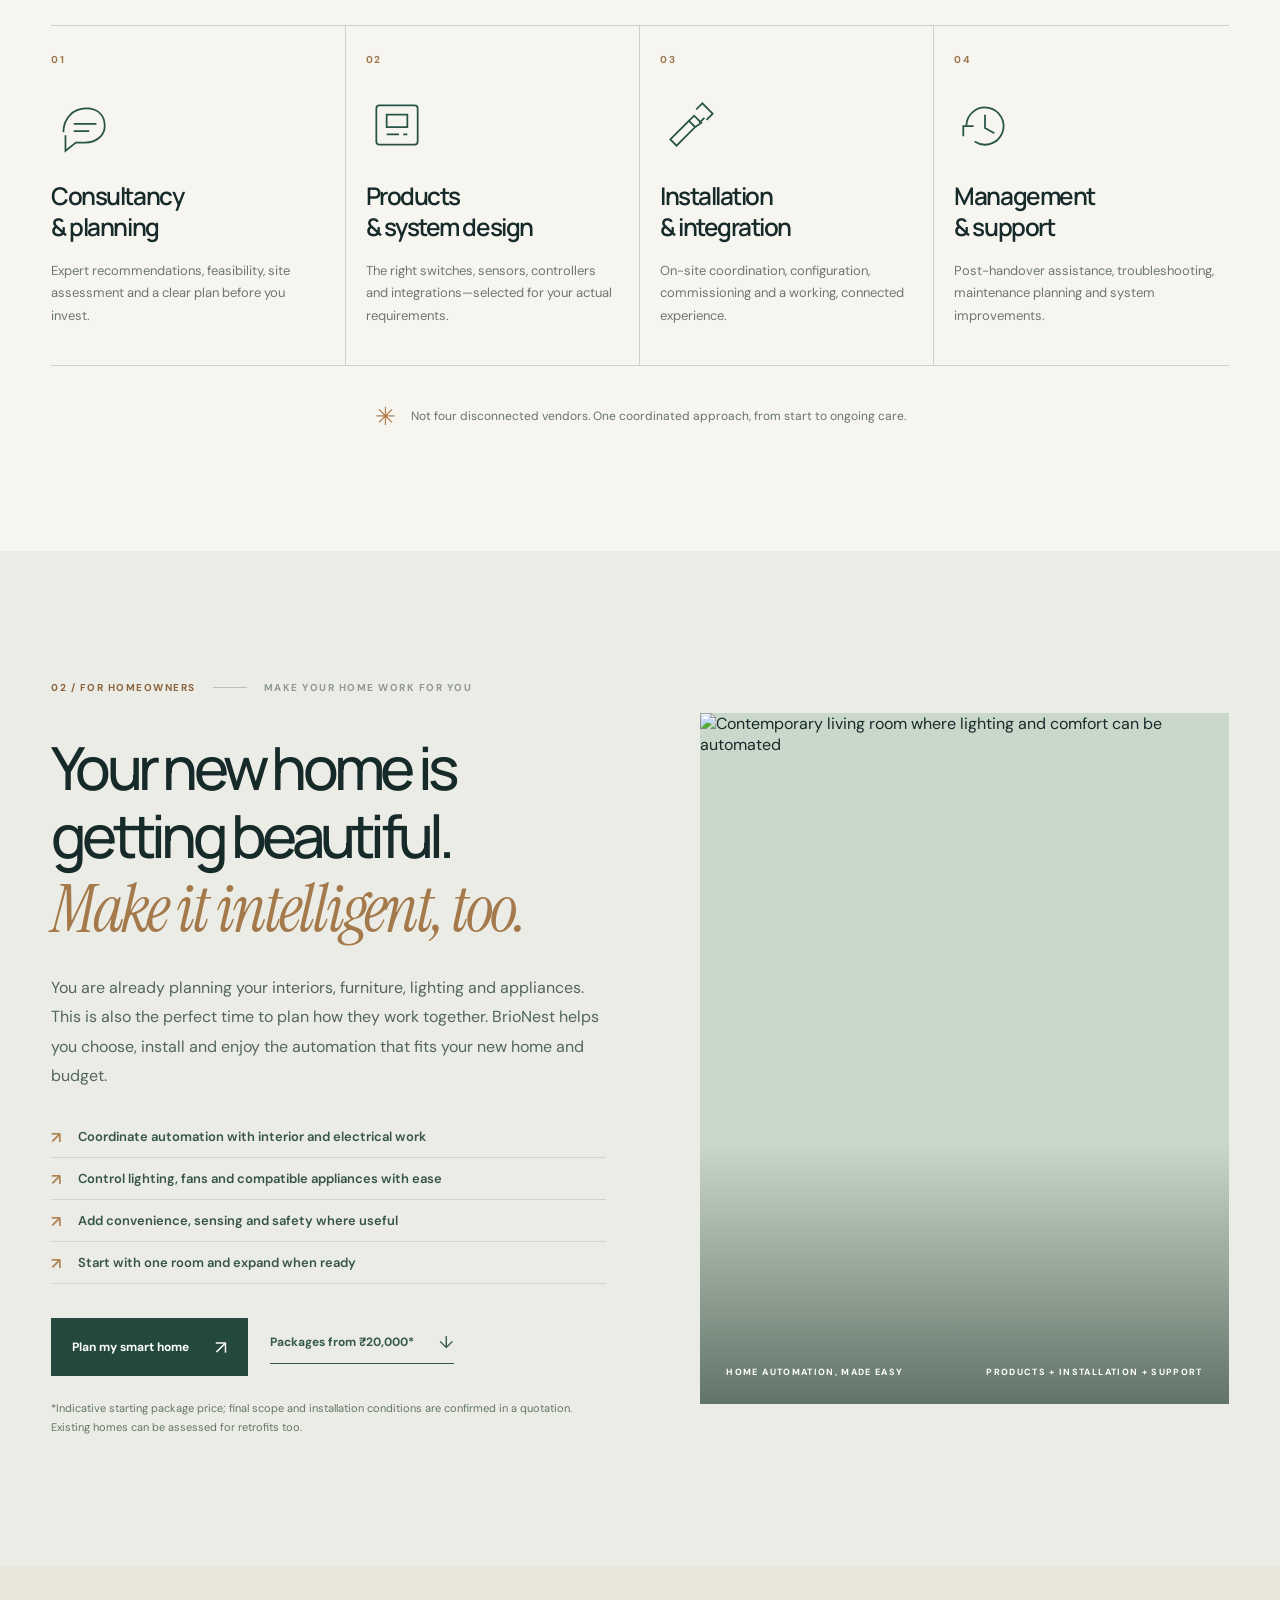
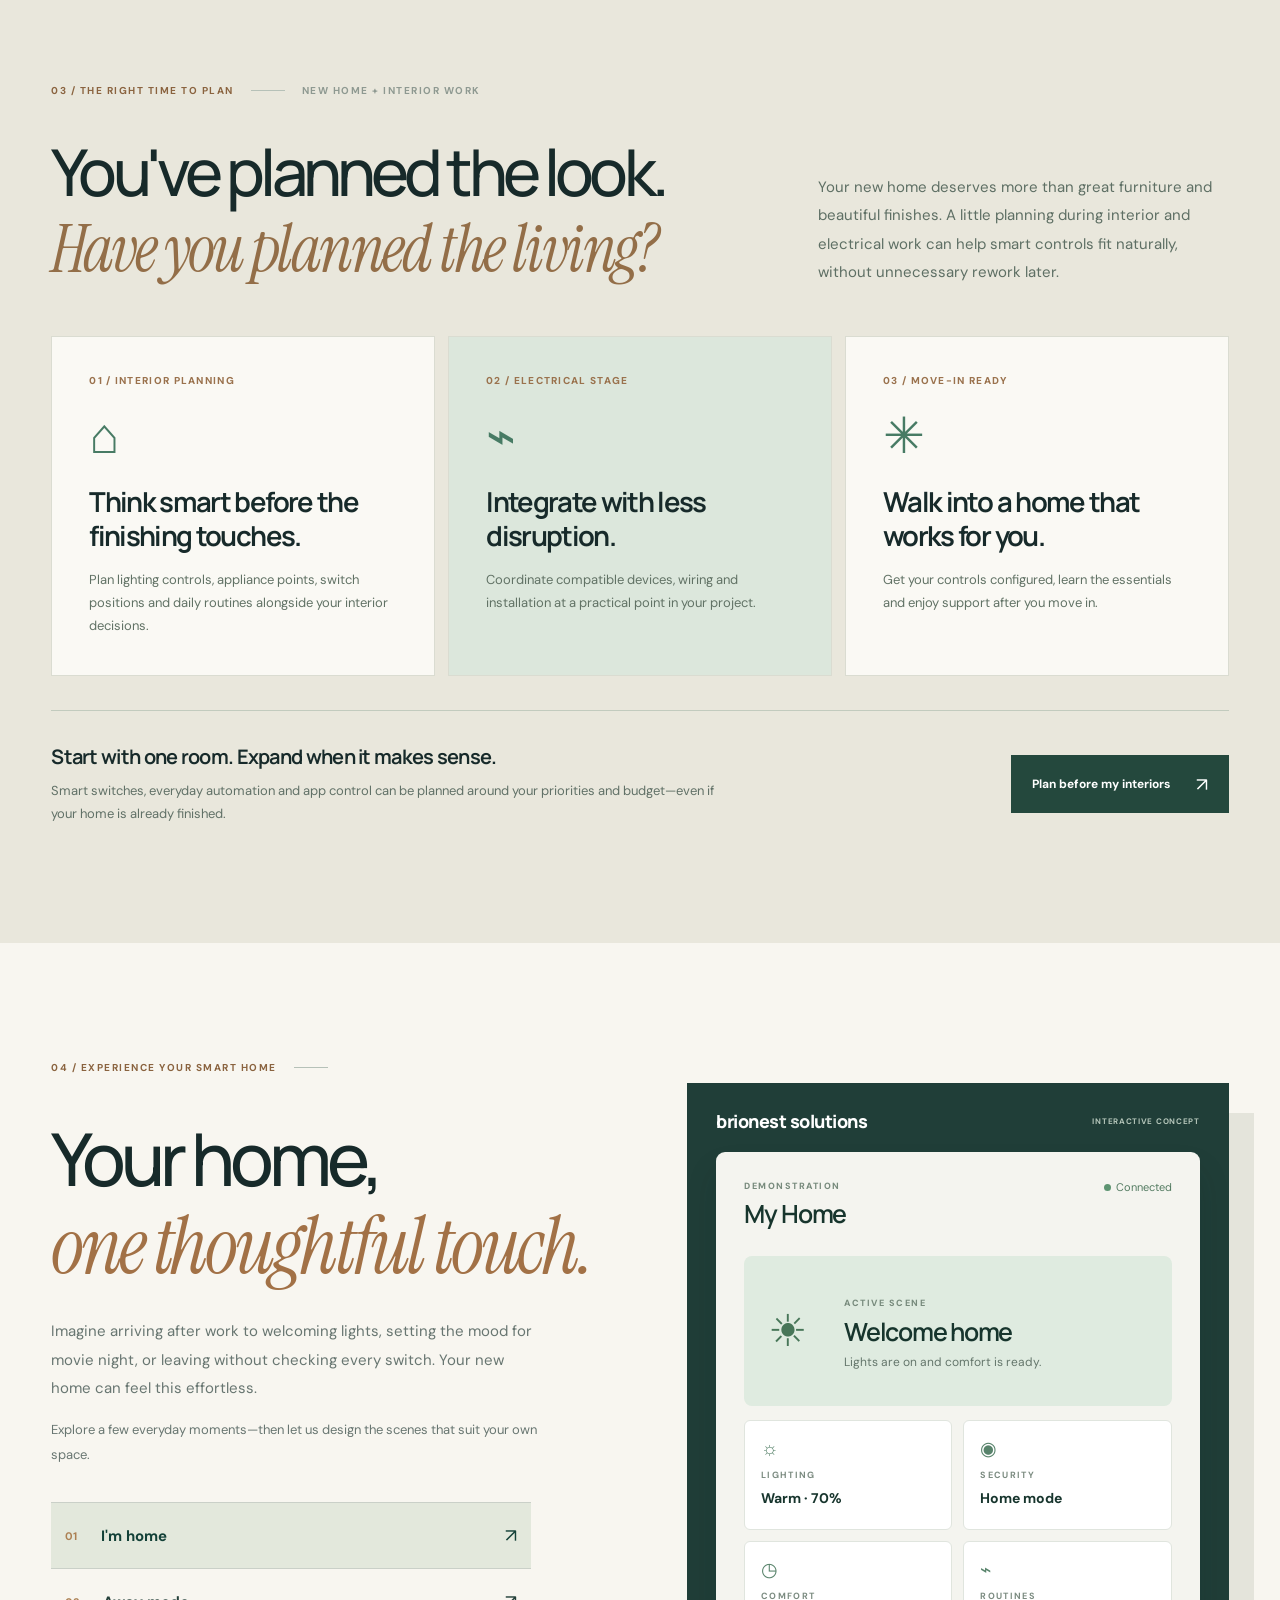
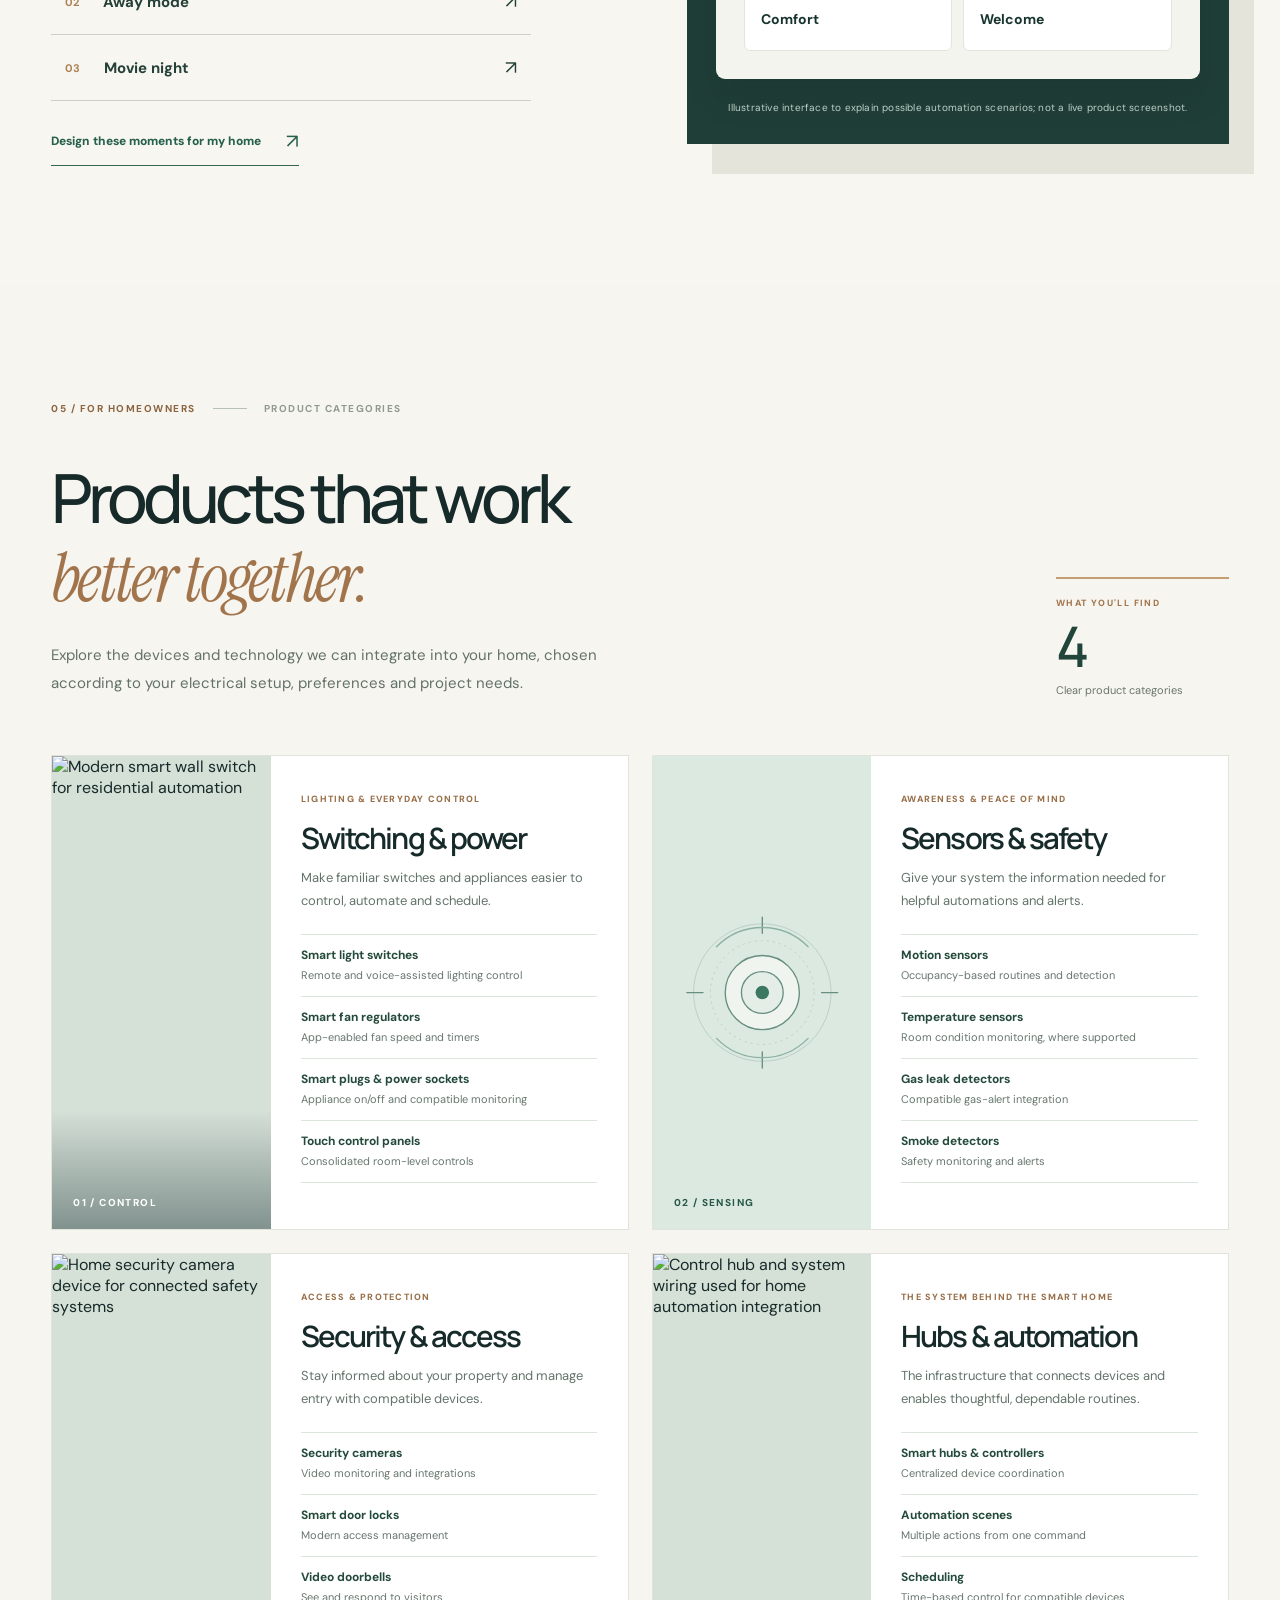
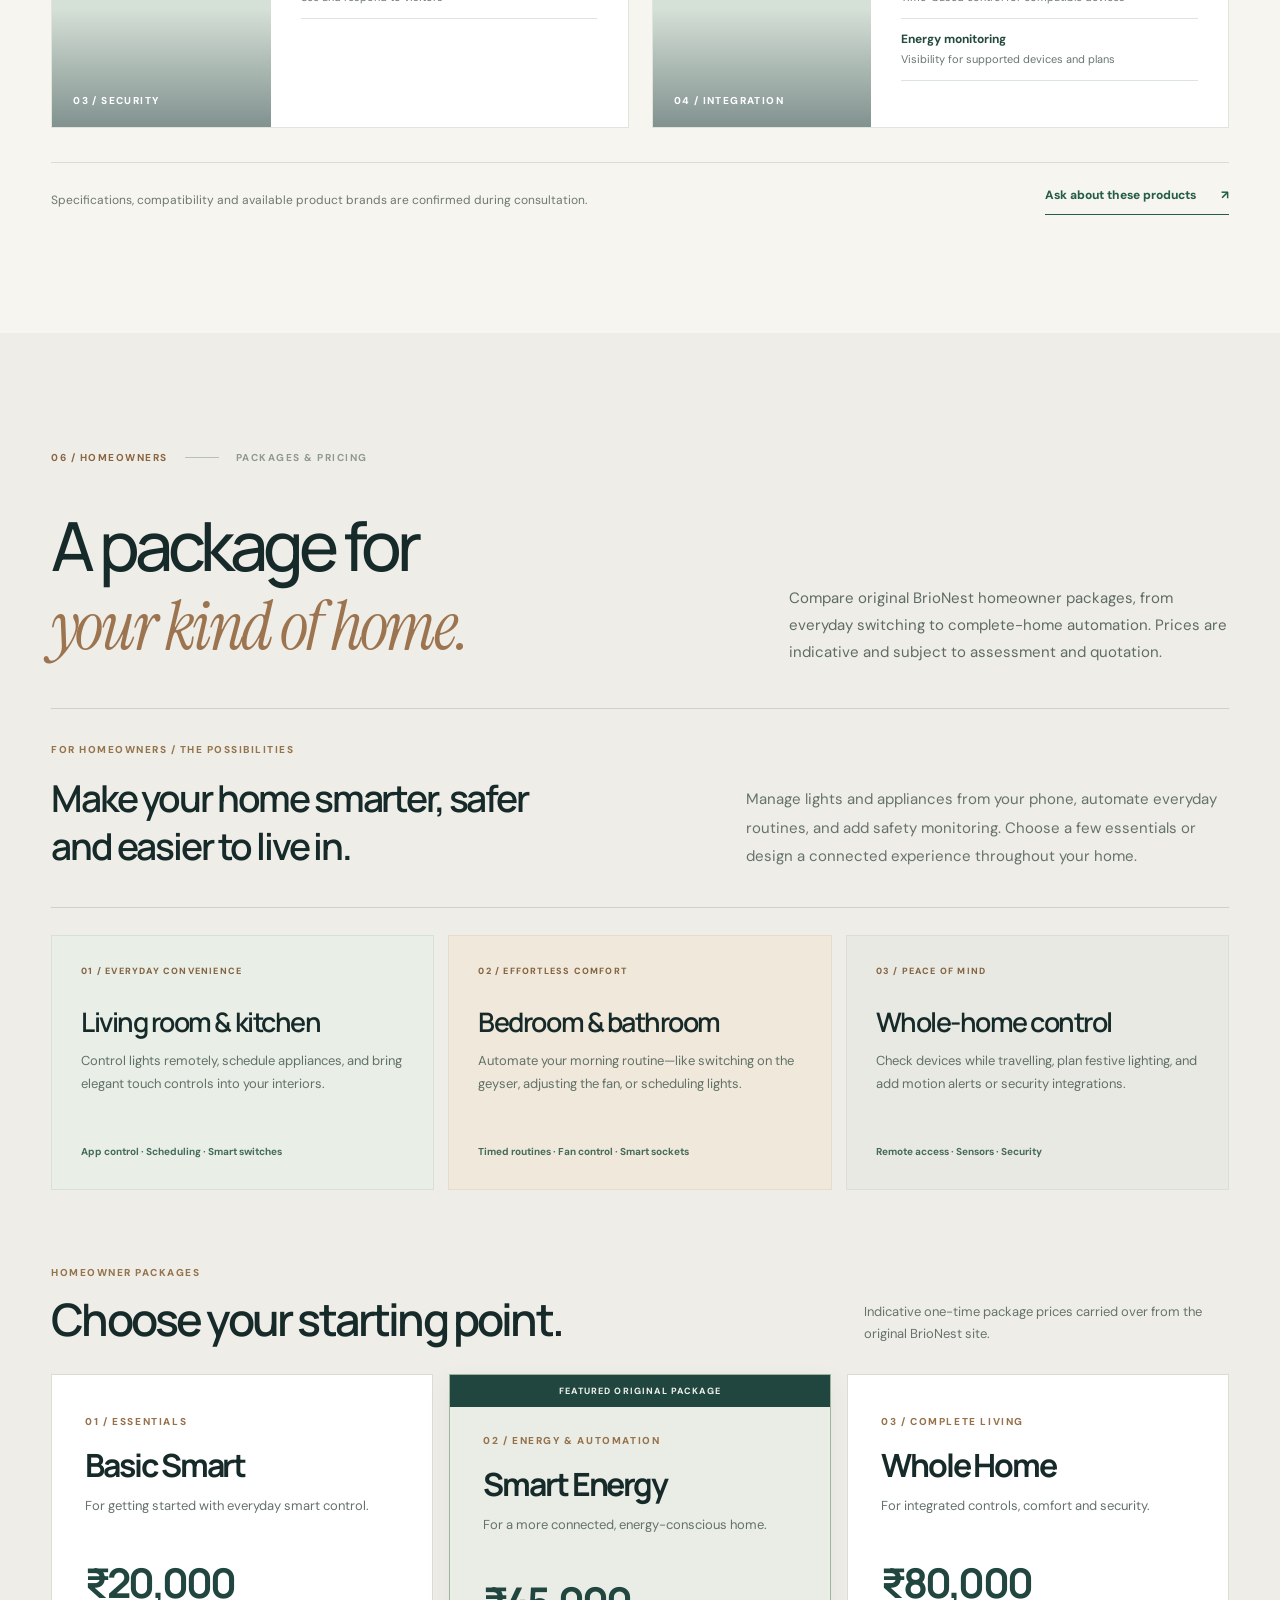
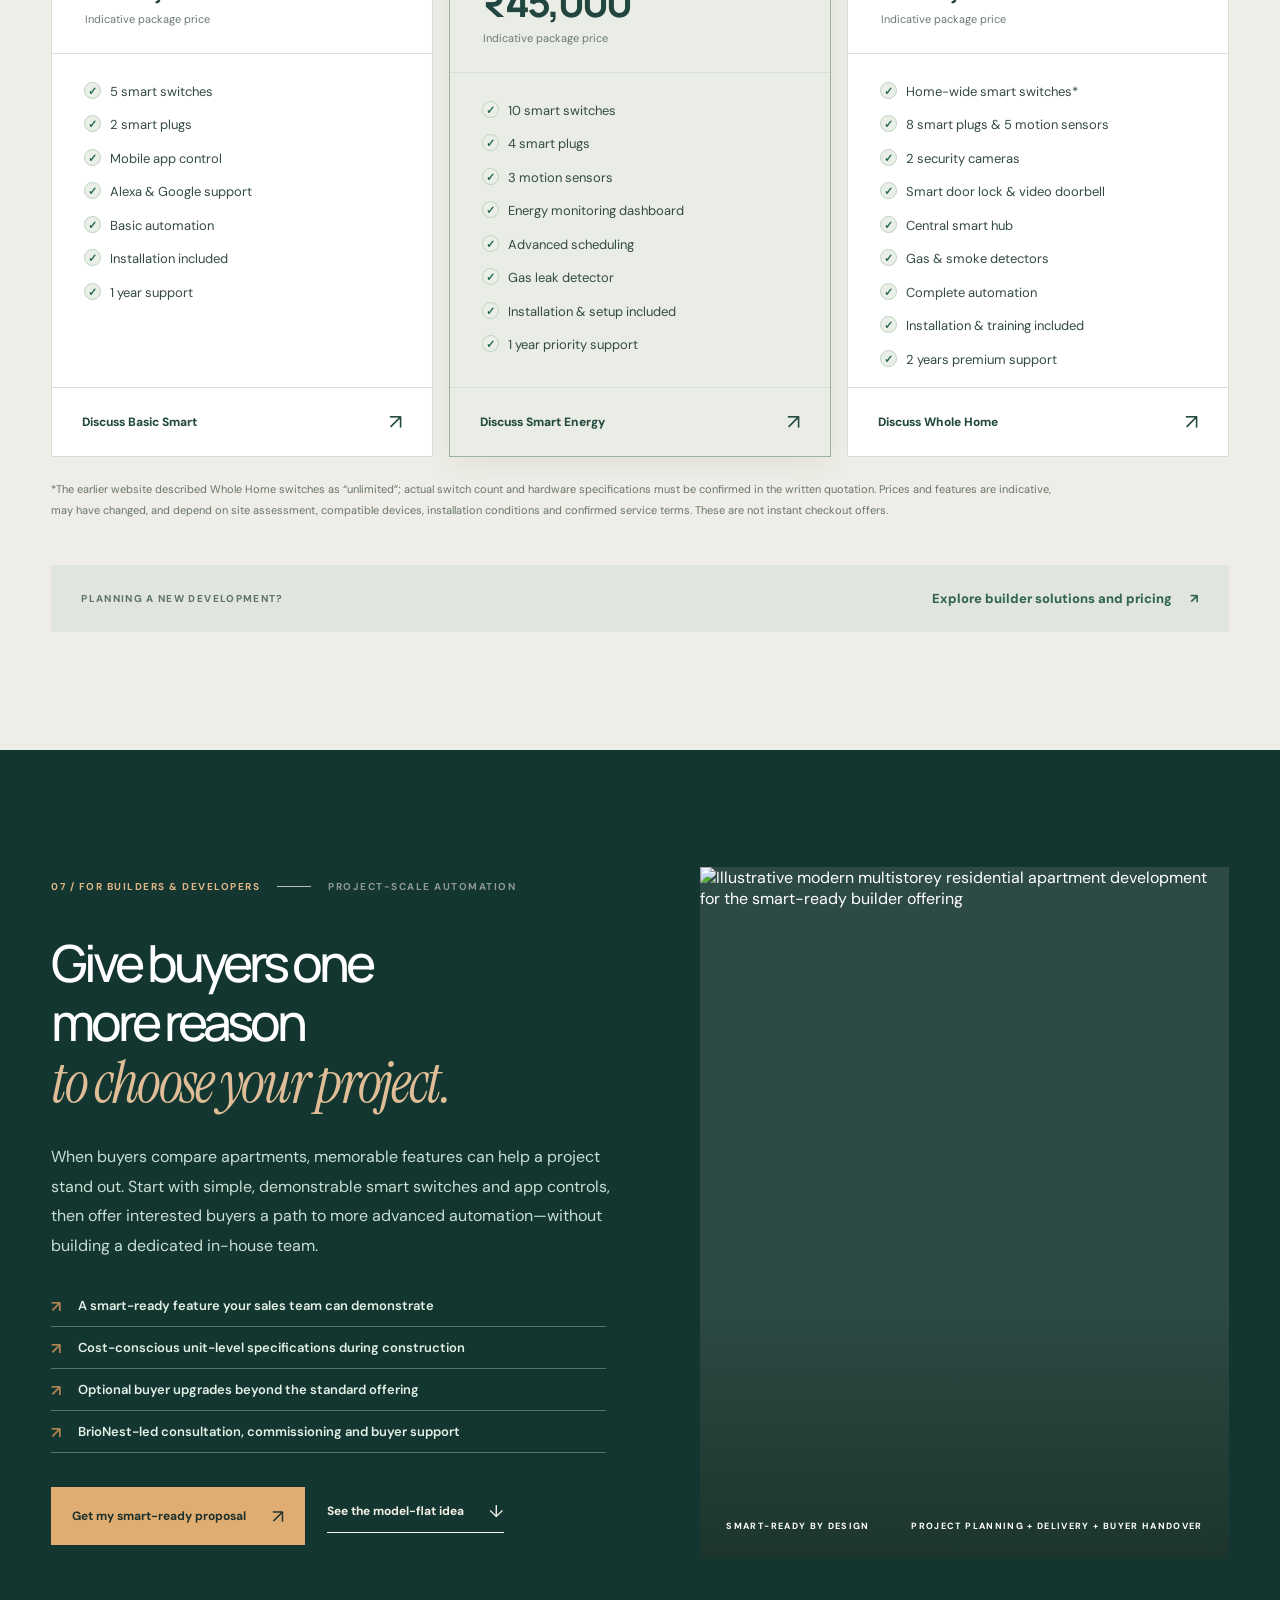
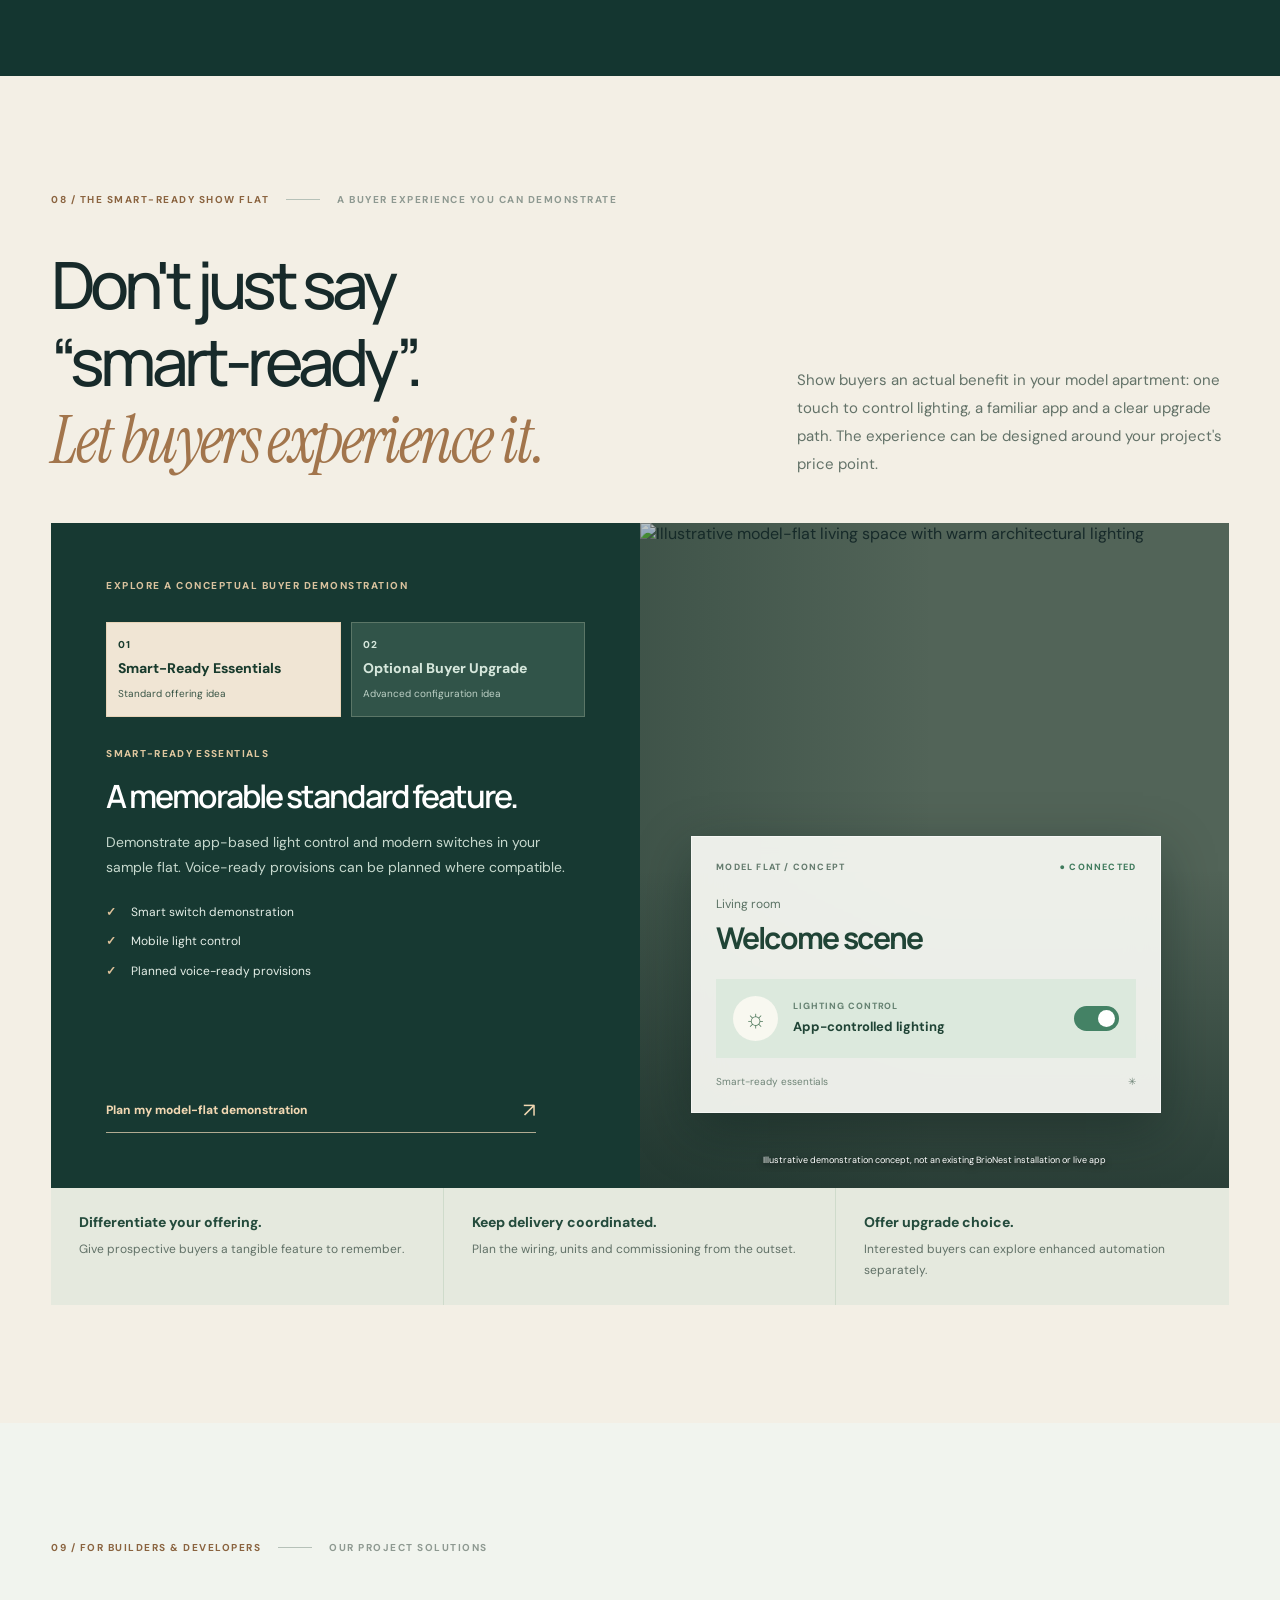
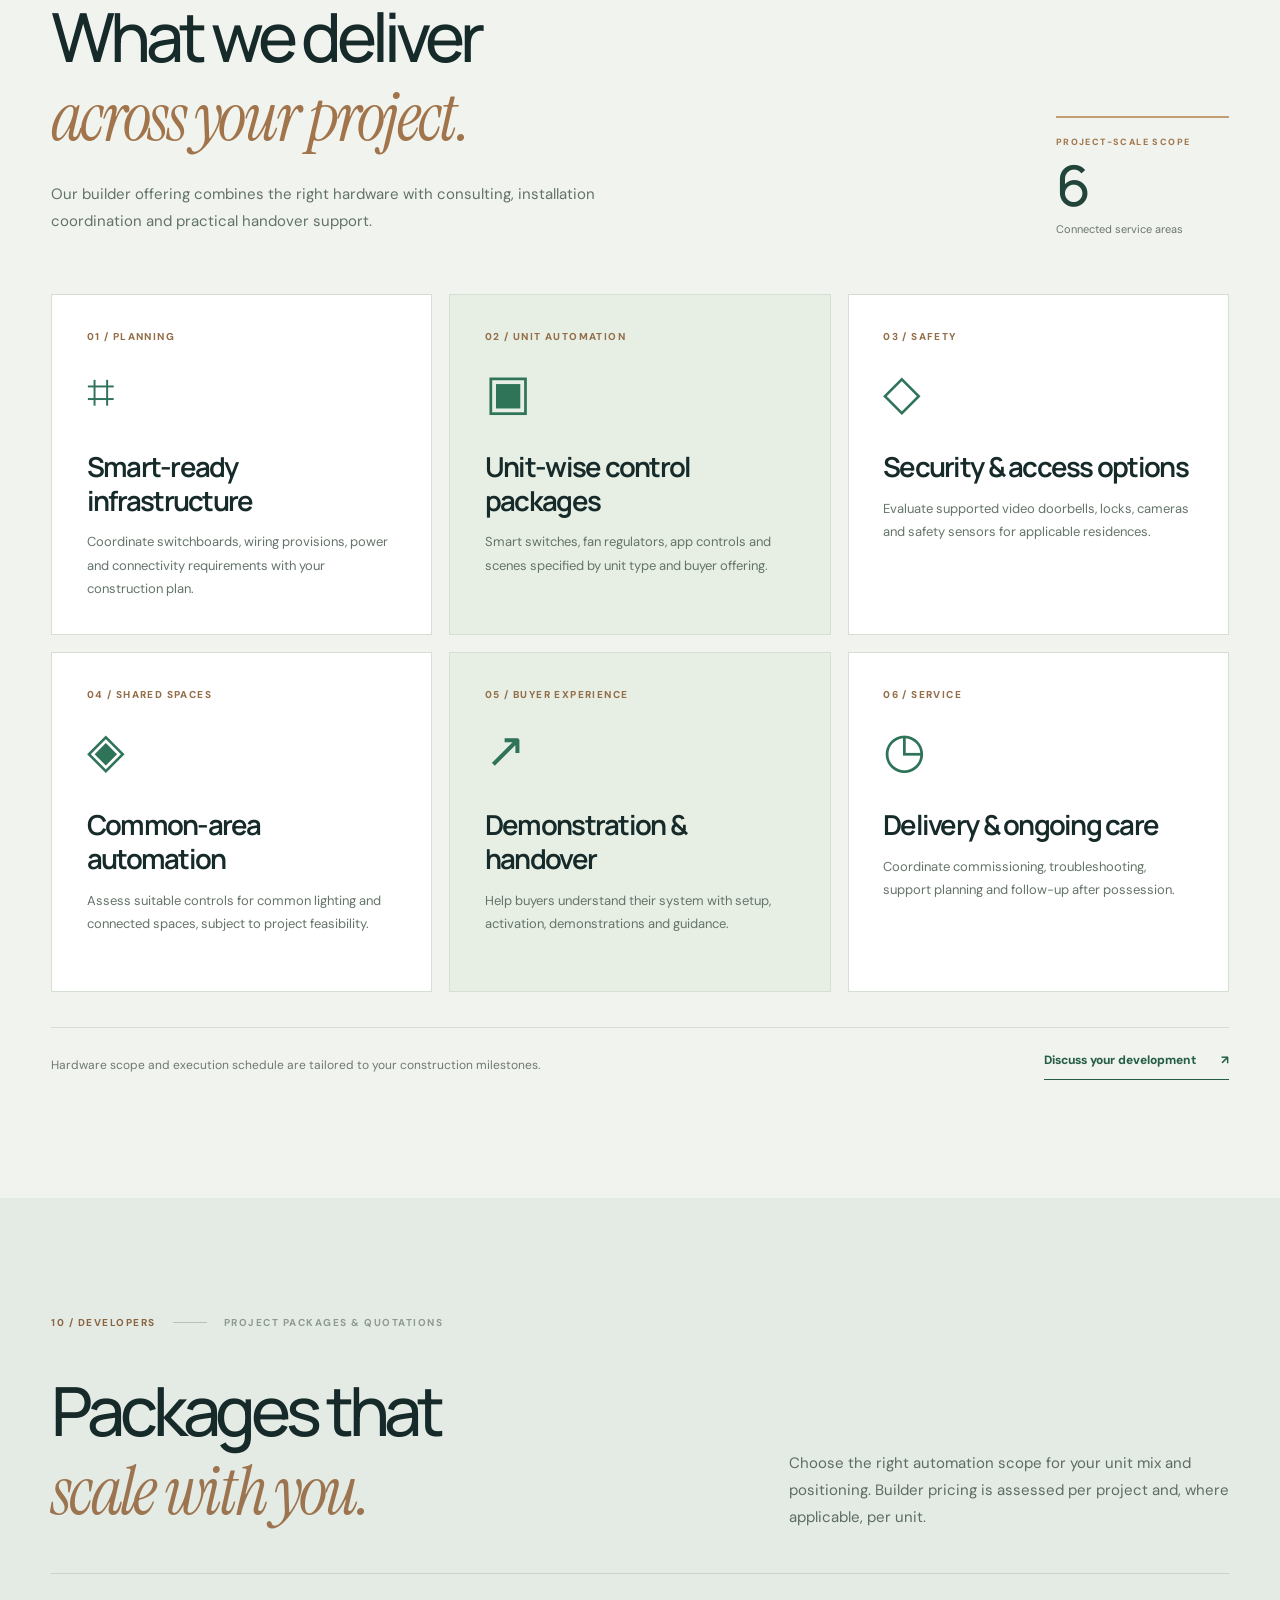
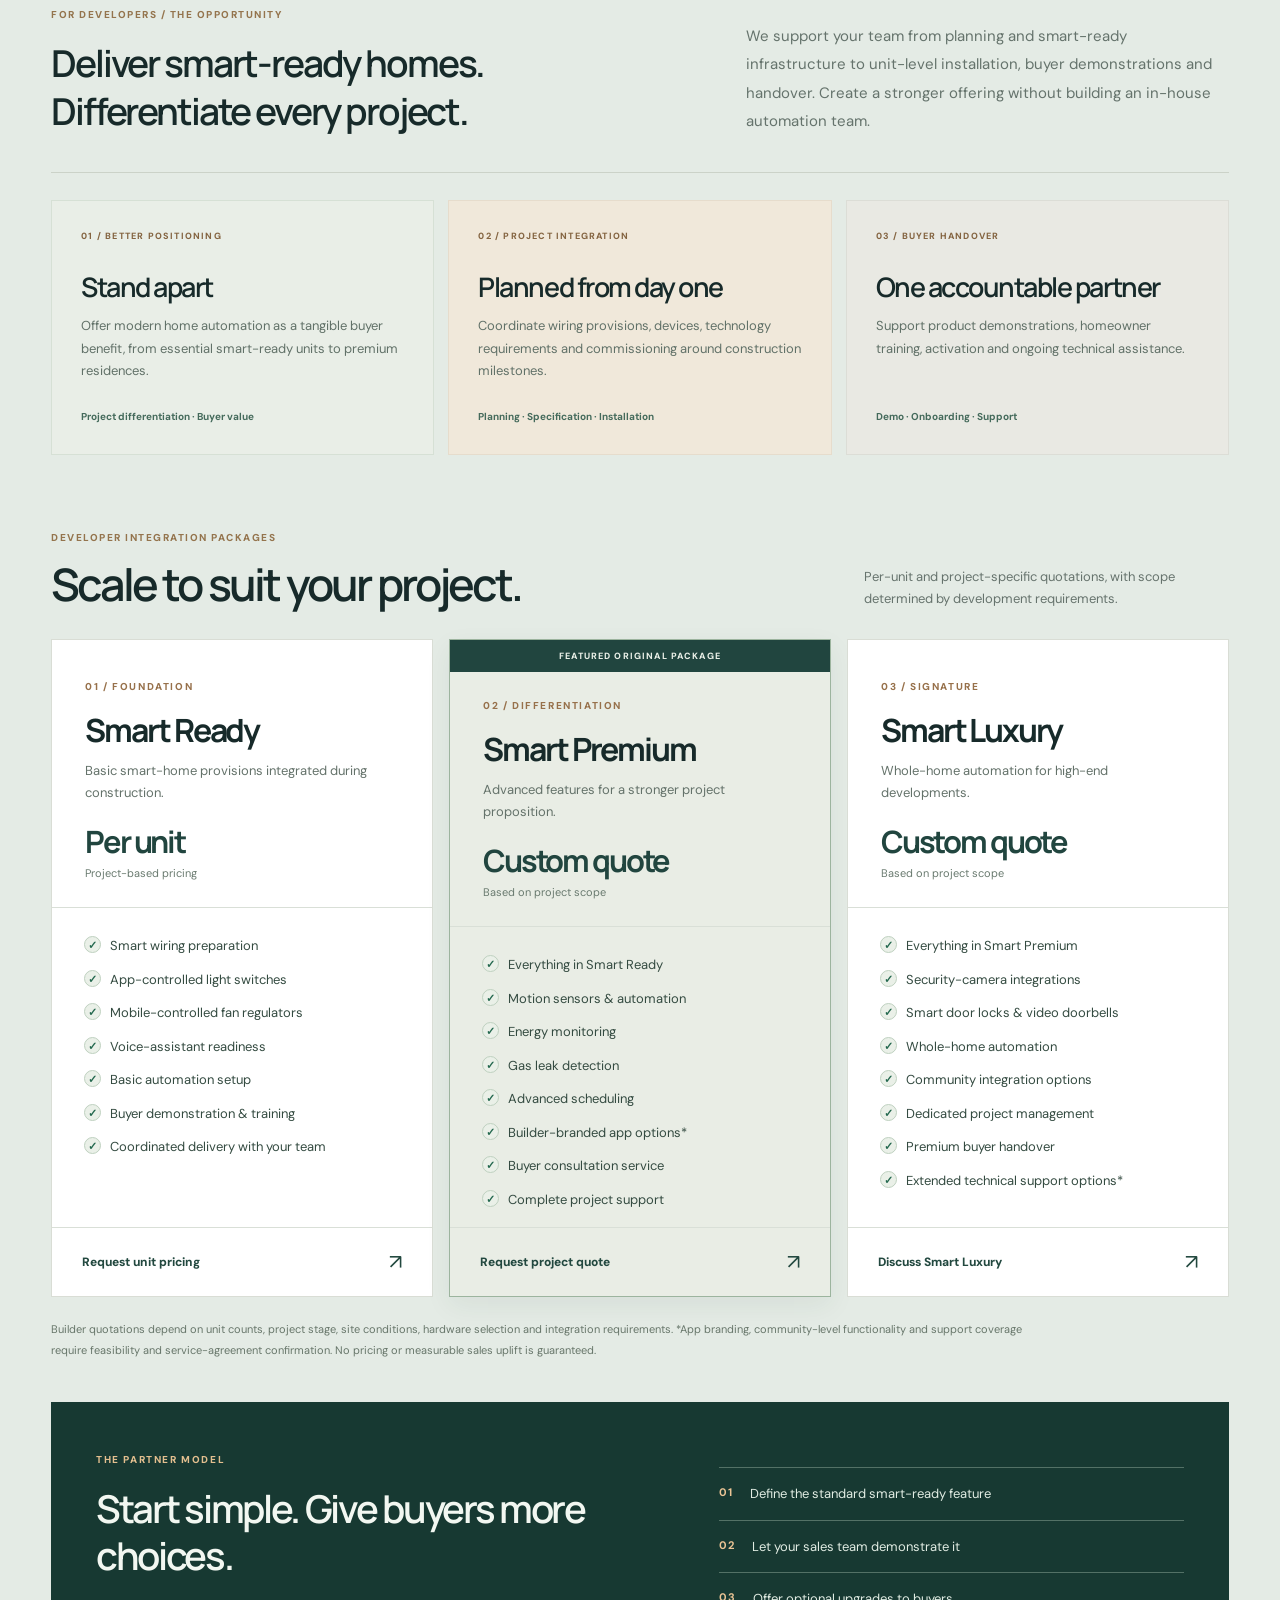
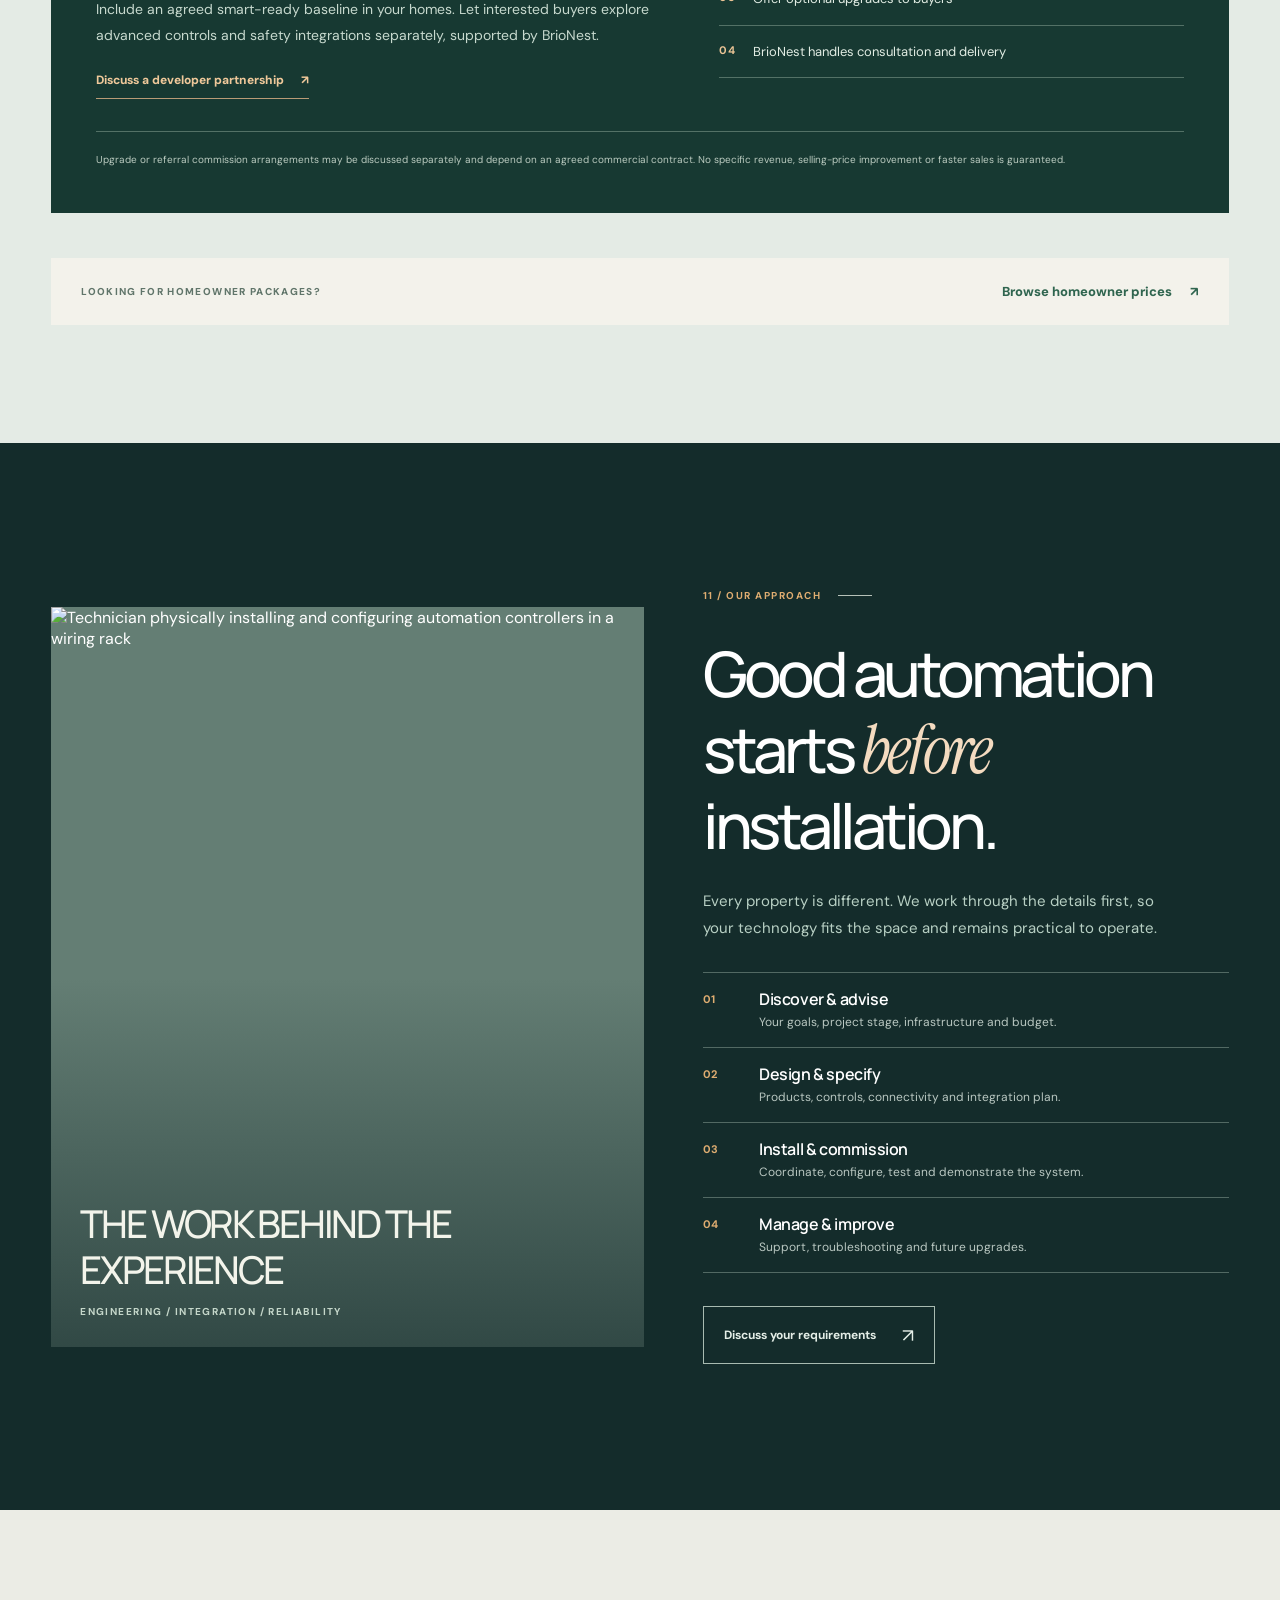
==== commit a28a3ac7: "seo: link first practical homeowner guide from homepage" ====
--- a/index.html
+++ b/index.html
@@ -356,6 +356,7 @@
       <div class="seo-guide-grid">
         <a href="home-automation/"><span>FOR HOMEOWNERS</span><strong>Home Automation for New Homes & Interiors</strong><small>Planning, products, installation and indicative package prices</small><b aria-hidden="true">↗</b></a>
         <a href="smart-ready-apartments/"><span>FOR BUILDERS</span><strong>Smart-Ready Apartments for Developers</strong><small>Project integration, buyer demonstrations and unit-level packages</small><b aria-hidden="true">↗</b></a>
+      <p class="seo-guide-followup">About to start interiors? <a href="guides/home-automation-before-interiors/">Read the BrioNest electrical-stage planning guide ↗</a></p>
       </div>
     </div>
   </div>
--- a/conversion.css
+++ b/conversion.css
@@ -158,3 +158,18 @@
 @media(prefers-reduced-motion:reduce){
  .timing-card,.hero-second-cta,.showflat-button,.showflat-stage>img{transition:none}
 }
+
+/* Search-focused service pages: prominent internal pathways, without changing audience flows. */
+.seo-guides{background:#ebece5;padding:clamp(76px,7vw,115px) 0}
+.seo-guides h2{font:550 clamp(40px,4.2vw,68px)/1.19 var(--display);letter-spacing:-.065em;margin:33px 0 36px}
+.seo-guides h2 em{color:#a27952}
+.seo-guide-grid{display:grid;grid-template-columns:repeat(2,minmax(0,1fr));gap:16px}
+.seo-guide-grid>a{background:#f8f8f3;padding:clamp(24px,3vw,44px);border:1px solid #d1d9cf;display:flex;flex-direction:column;gap:15px;min-height:260px;position:relative;transition:transform .25s,background .25s}
+.seo-guide-grid>a:nth-child(2){background:#e0e9df}
+.seo-guide-grid>a:hover{transform:translateY(-4px);background:white}
+.seo-guide-grid>a>span{font-size:10px;letter-spacing:1.4px;color:#966f4b;font-weight:800}
+.seo-guide-grid>a>strong{font:650 clamp(24px,2.25vw,36px)/1.22 var(--display);letter-spacing:-.055em;max-width:470px}
+.seo-guide-grid>a>small{font-size:13px;line-height:1.7;color:#657569;max-width:470px}
+.seo-guide-grid>a>b{font-size:23px;position:absolute;right:28px;bottom:27px;font-weight:400;color:#28664f}
+@media(max-width:560px){.seo-guide-grid{grid-template-columns:1fr}.seo-guide-grid>a{min-height:245px}.seo-guides h2{font-size:clamp(40px,9vw,55px)}}
+@media(prefers-reduced-motion:reduce){.seo-guide-grid>a{transition:none}}
